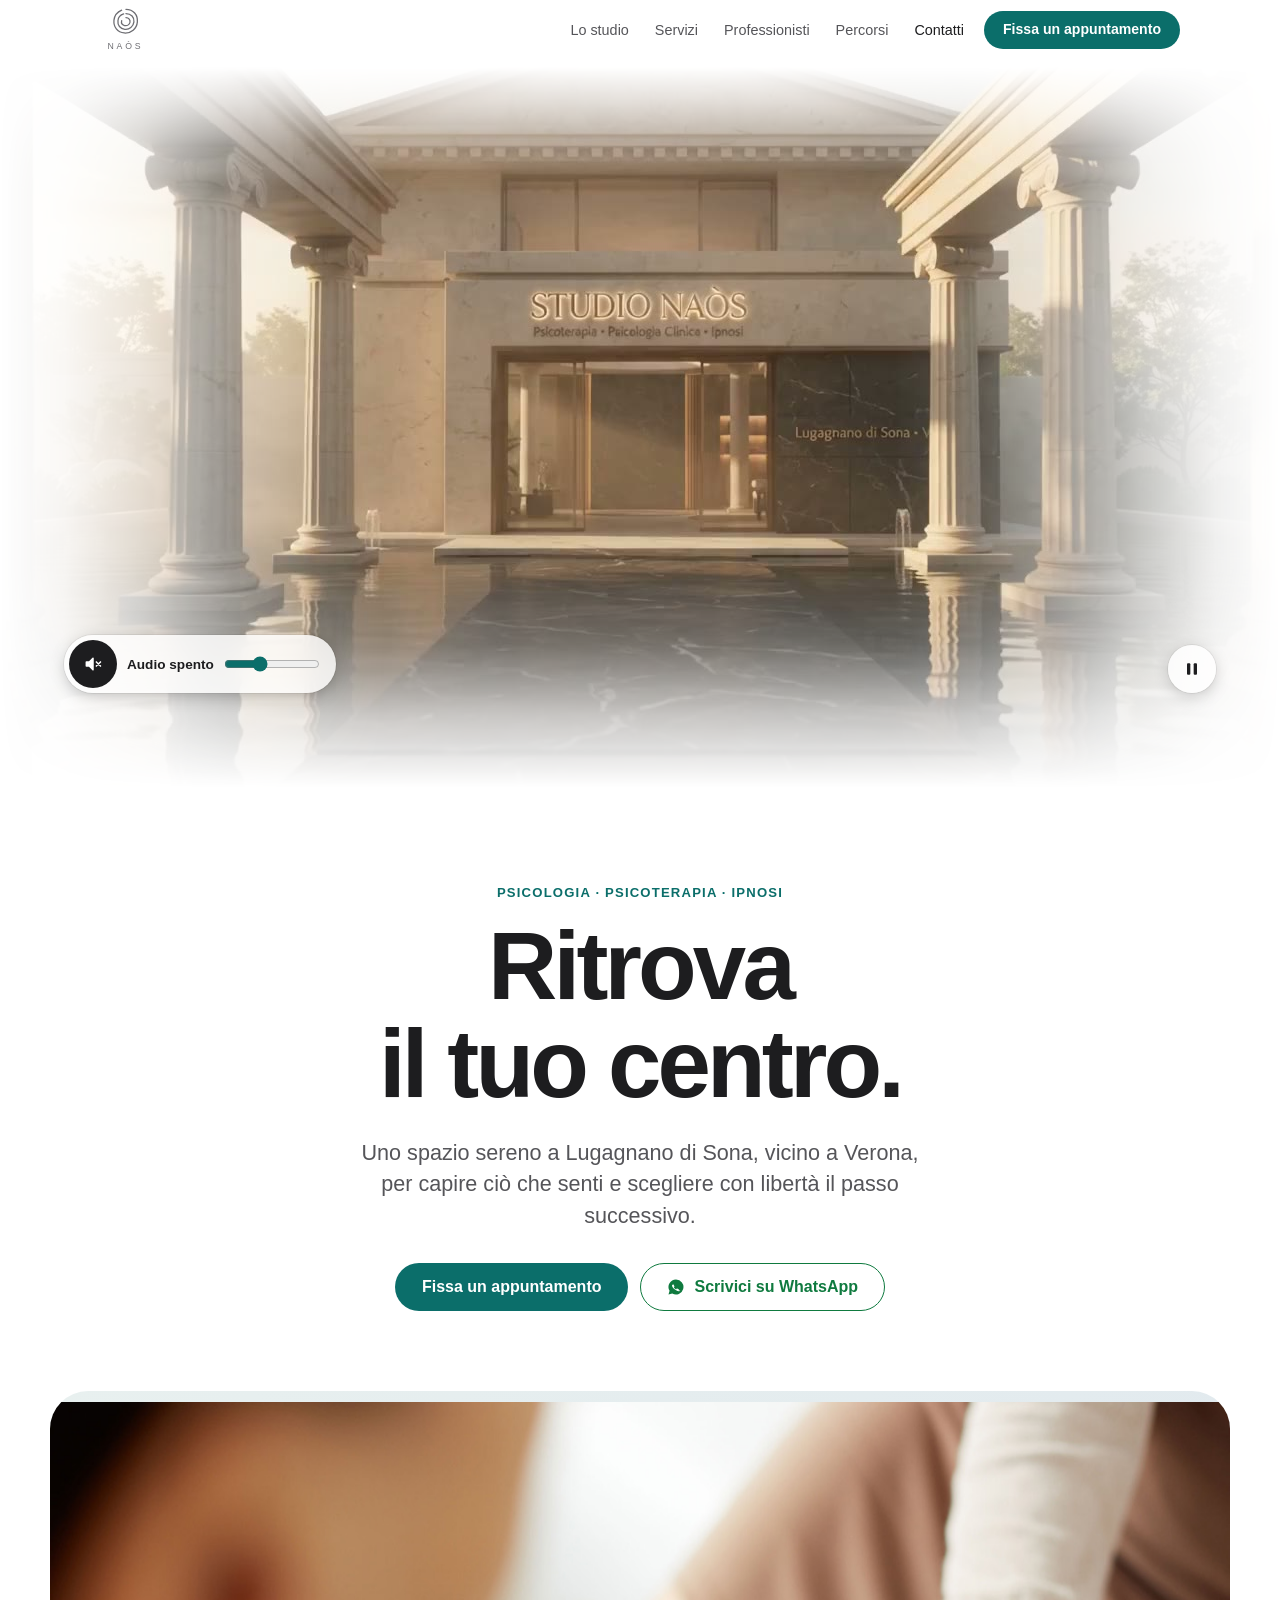
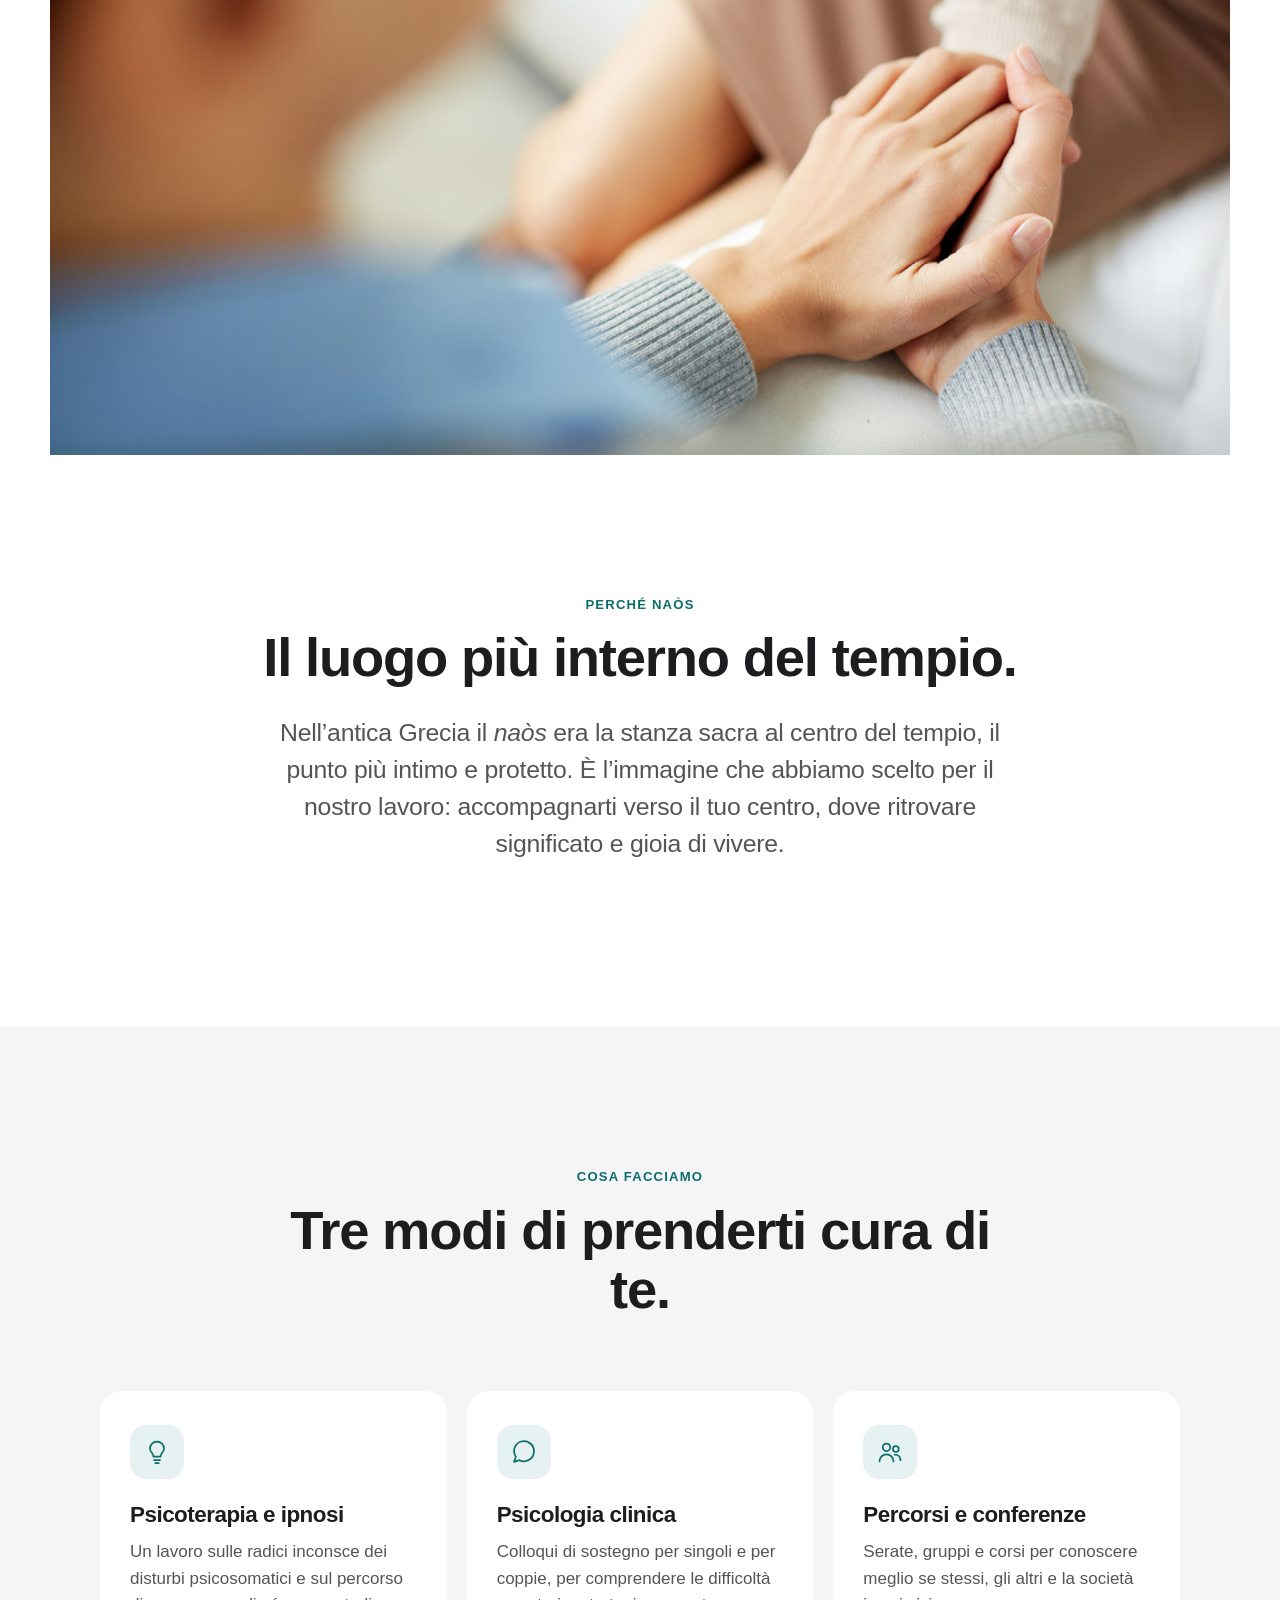
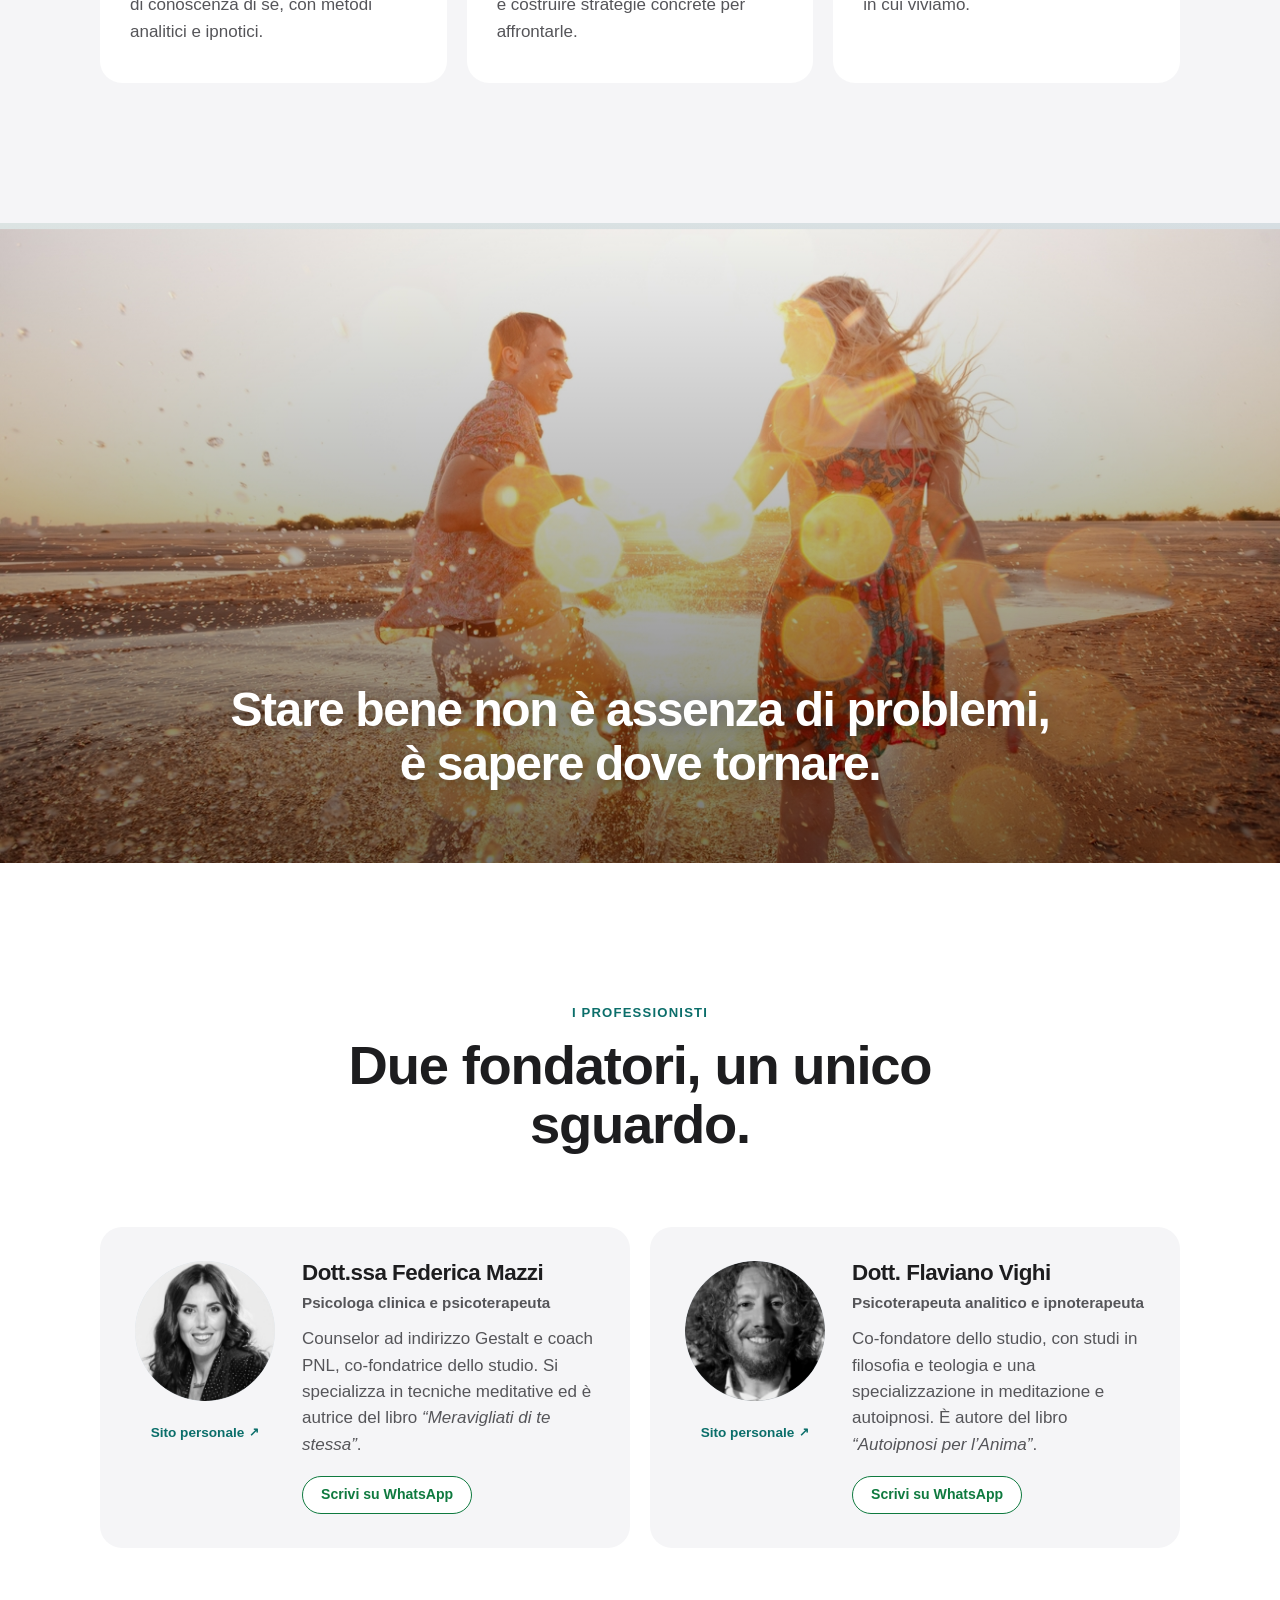
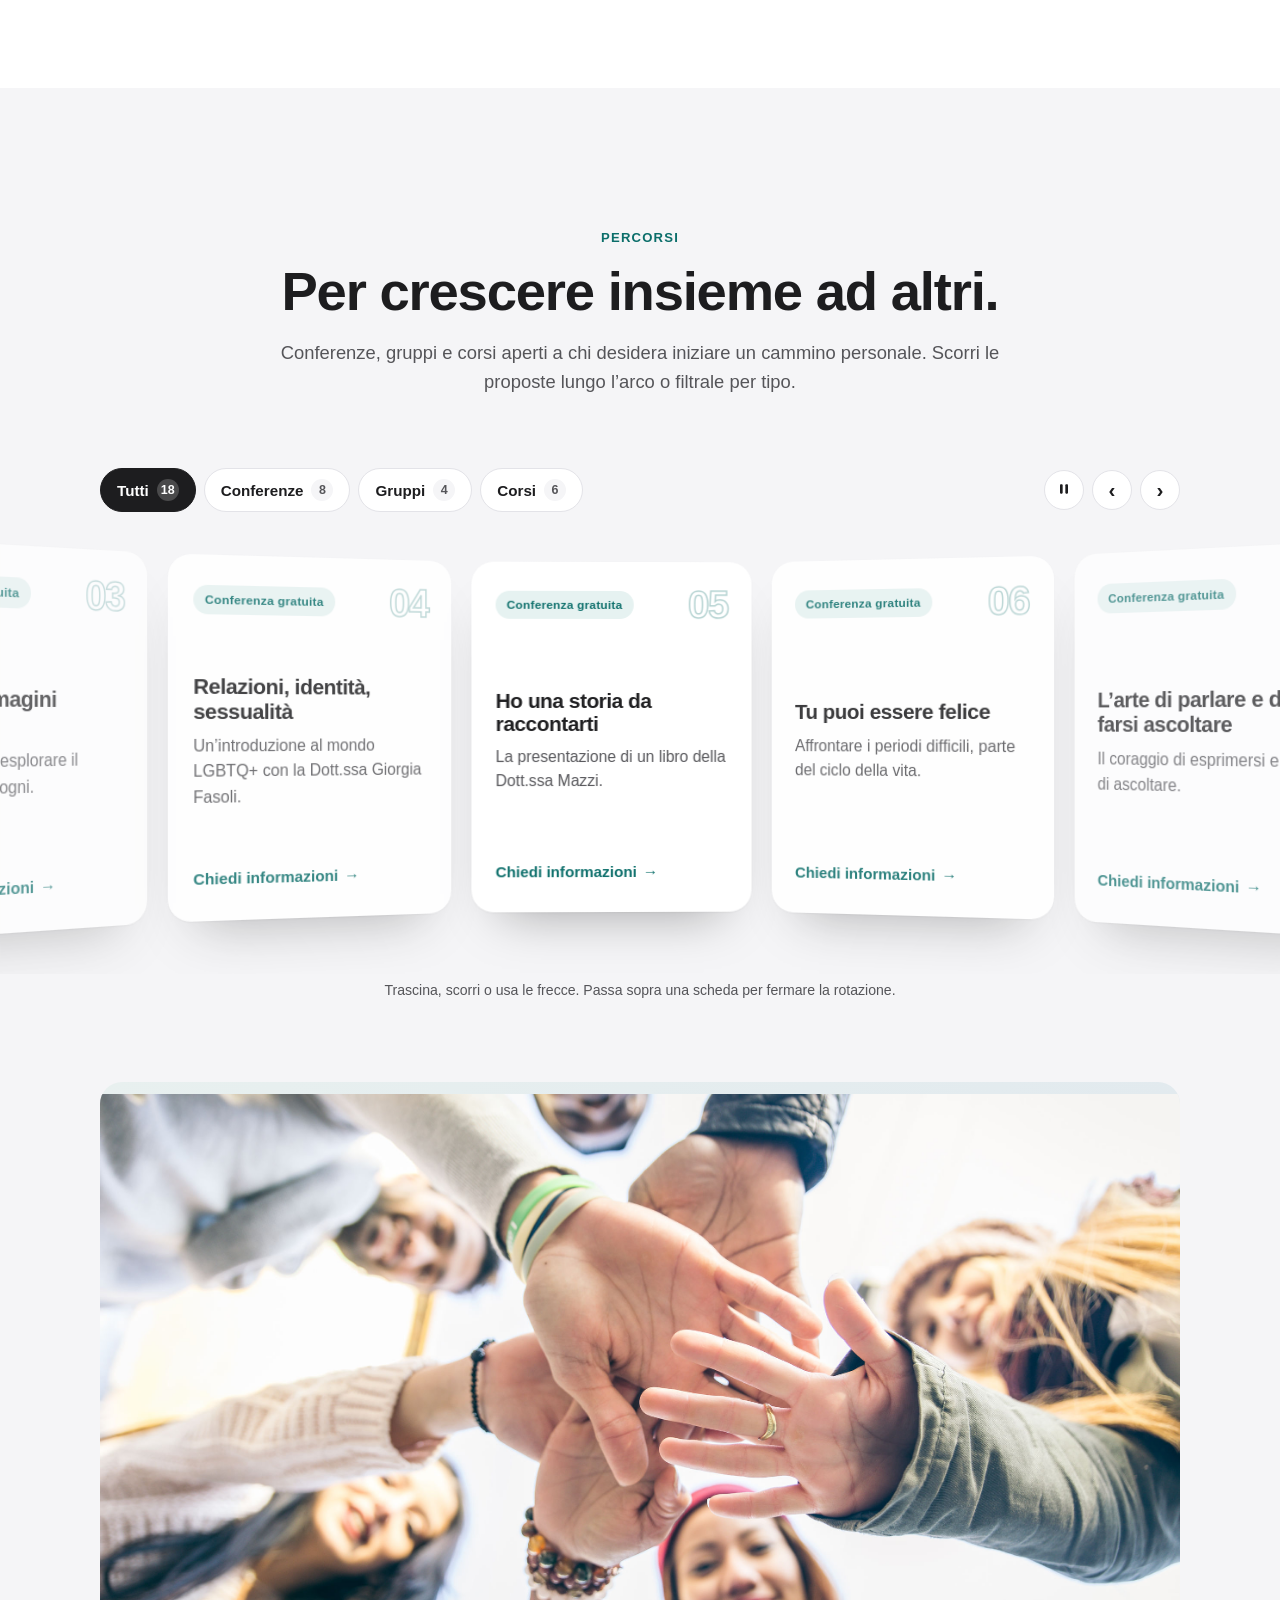
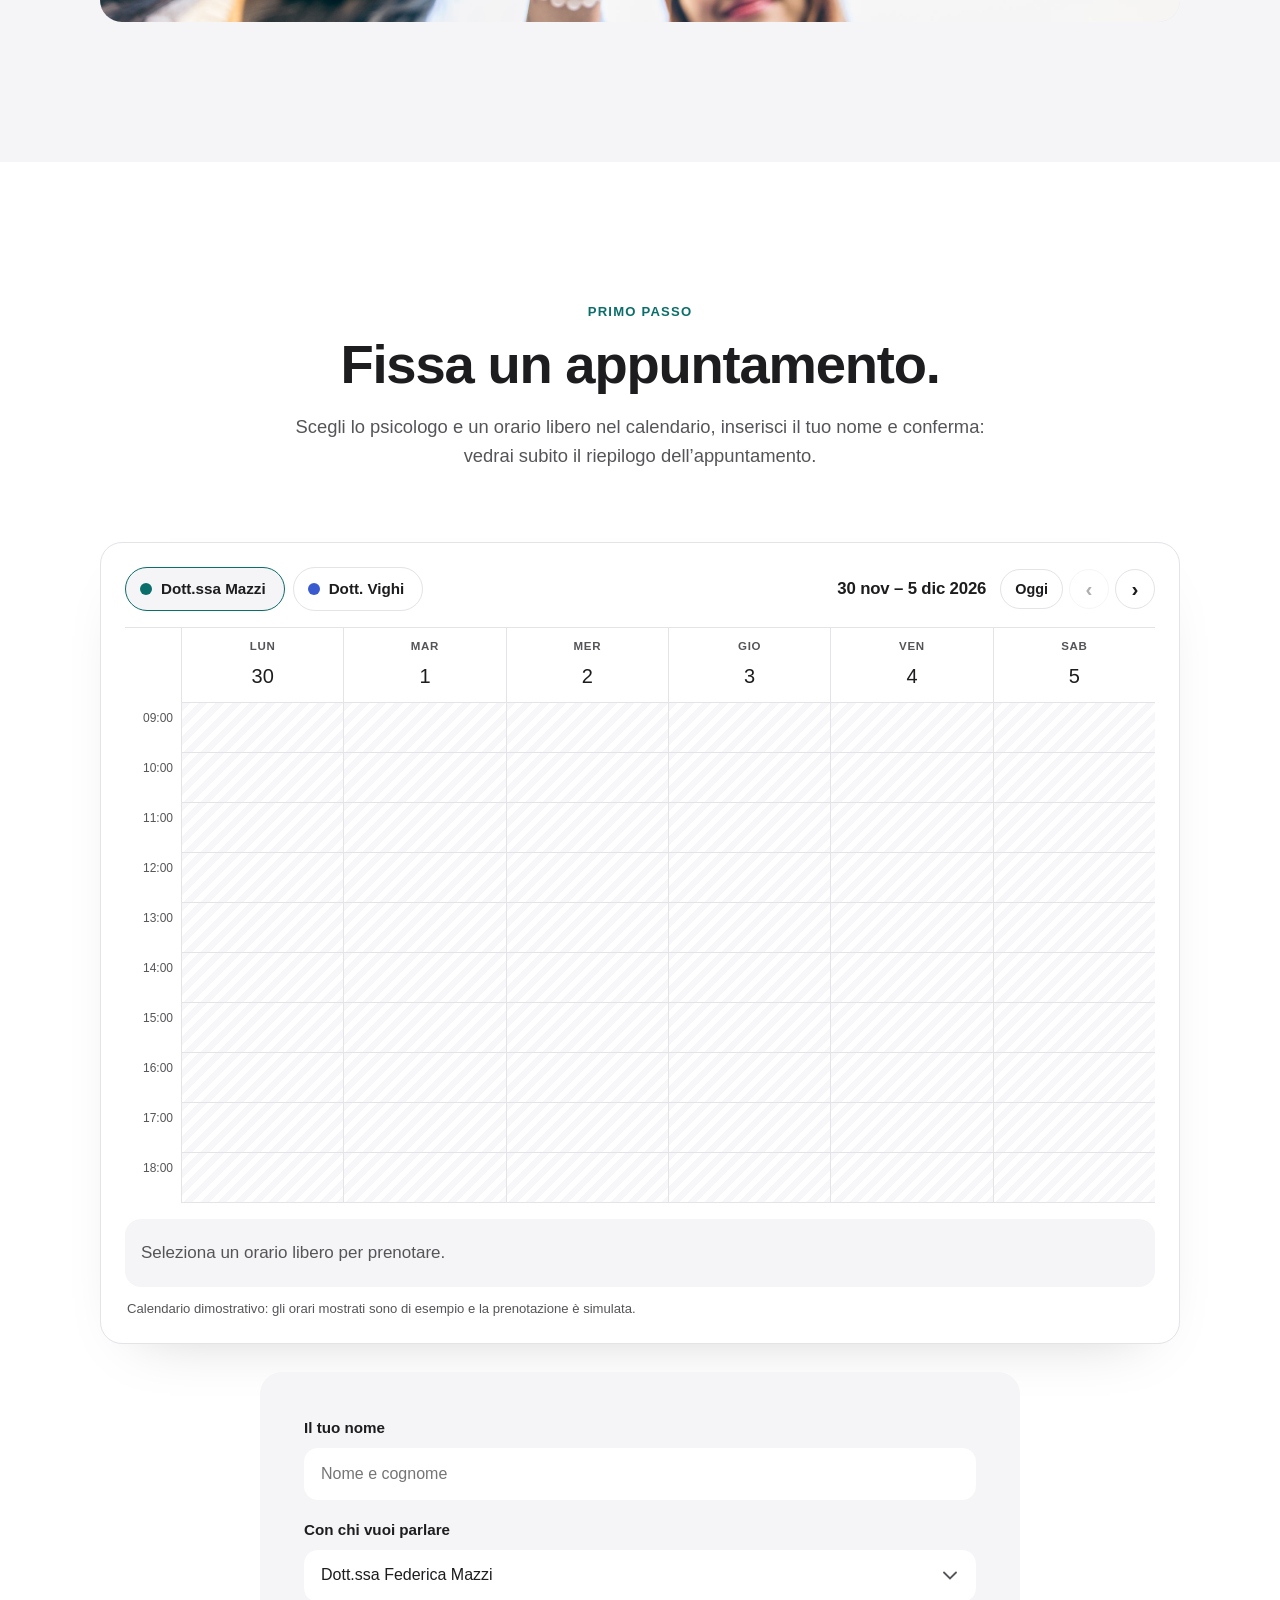
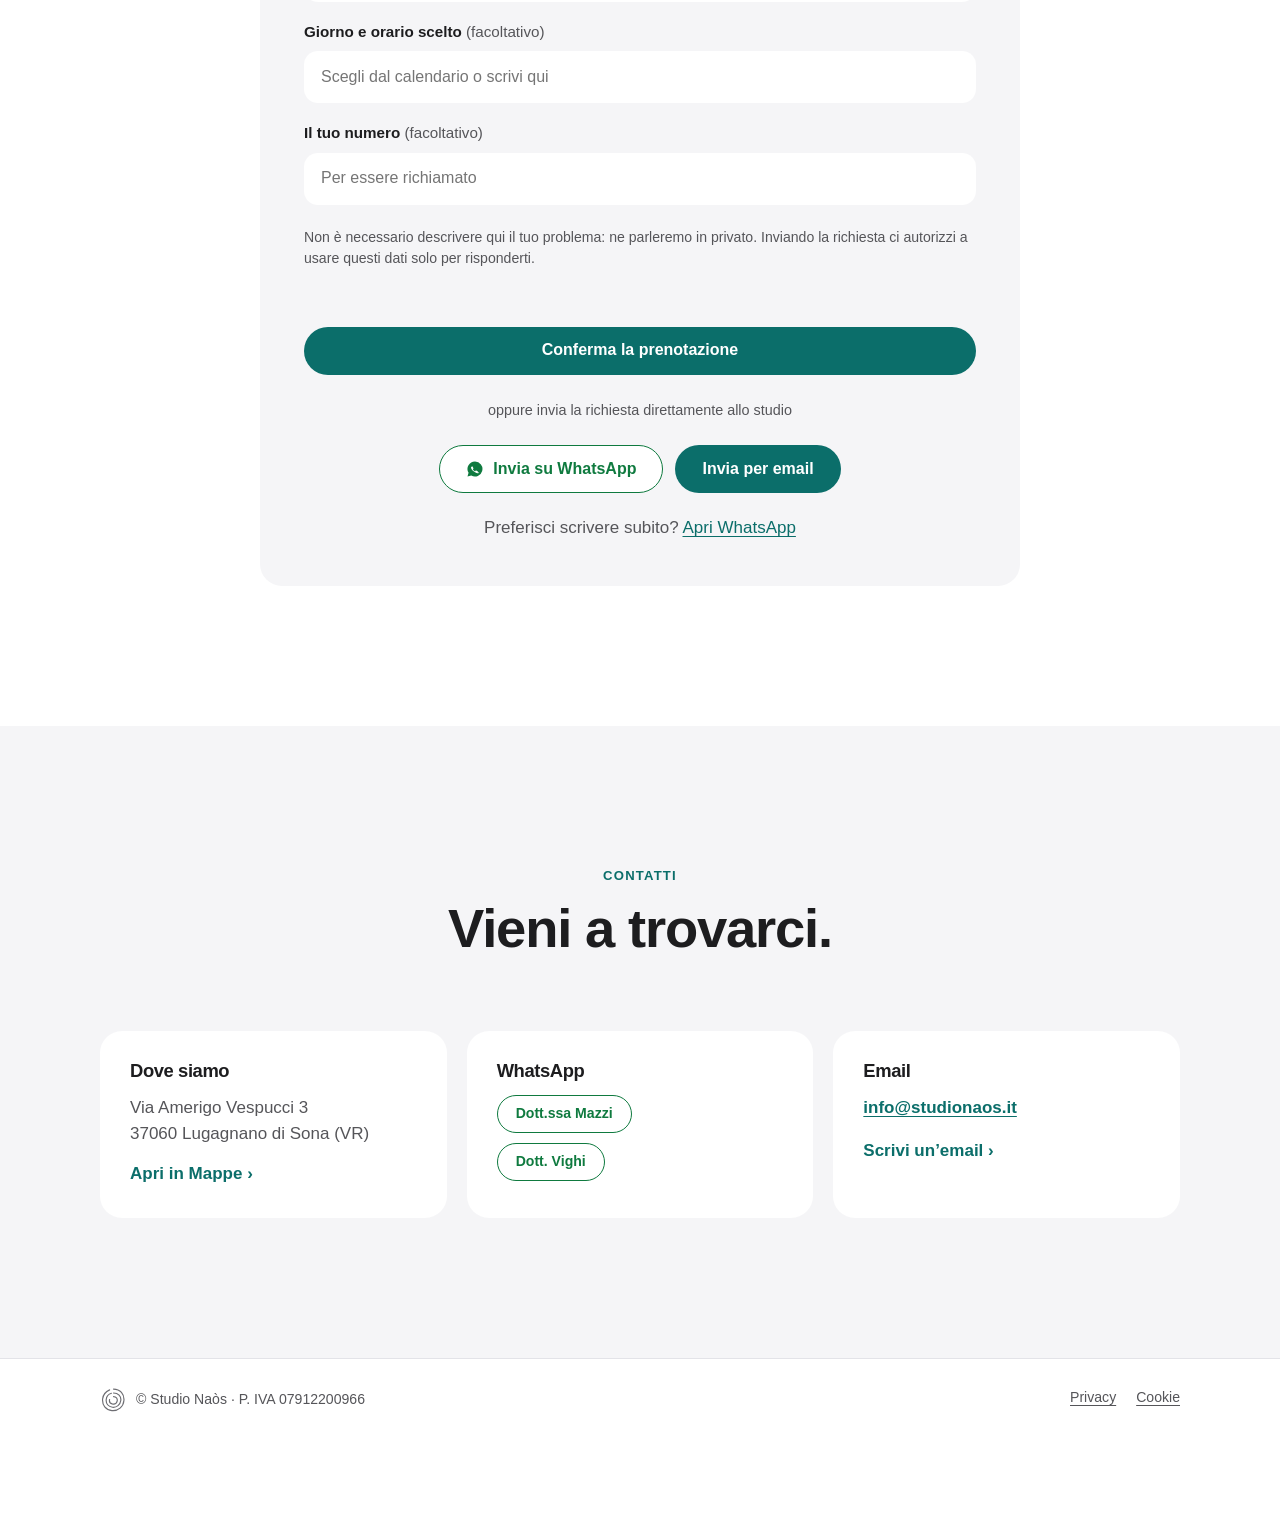
==== index.html @ 04831ac6 "Audio del video ripristinato con comando e volume, pagina sempre dall'alto, link alle sezioni Co-Aut" ====
<!doctype html>
<html lang="it">
<head>
<meta charset="utf-8">
<meta name="viewport" content="width=device-width, initial-scale=1, viewport-fit=cover">
<title>Studio Naòs – Psicologia e psicoterapia a Verona</title>
<meta name="description" content="Studio Naòs a Lugagnano di Sona (Verona): psicoterapia, ipnosi, psicologia clinica, percorsi di gruppo e conferenze con la Dott.ssa Federica Mazzi e il Dott. Flaviano Vighi.">
<meta name="theme-color" content="#ffffff">
<meta property="og:title" content="Studio Naòs – Psicologia e psicoterapia a Verona">
<meta property="og:description" content="Ritrova il tuo centro. Psicoterapia, ipnosi, psicologia clinica e percorsi di crescita personale.">
<meta property="og:type" content="website">
<meta property="og:locale" content="it_IT">
<link rel="icon" type="image/svg+xml" href="assets/favicon.svg">
<script>if("scrollRestoration" in history)history.scrollRestoration="manual";if(!location.hash)window.scrollTo(0,0);</script>
<link rel="stylesheet" href="styles.css?v=snd2">
<script type="application/ld+json">
{
  "@context": "https://schema.org",
  "@type": "MedicalBusiness",
  "name": "Studio Naòs",
  "logo": "assets/favicon.svg",
  "description": "Studio di psicologia, psicoterapia e ipnosi a Lugagnano di Sona (Verona).",
  "email": "info@studionaos.it",
  "address": {
    "@type": "PostalAddress",
    "streetAddress": "Via Amerigo Vespucci 3",
    "postalCode": "37060",
    "addressLocality": "Lugagnano di Sona",
    "addressRegion": "VR",
    "addressCountry": "IT"
  },
  "geo": {
    "@type": "GeoCoordinates",
    "latitude": 45.4351404,
    "longitude": 10.8882377
  },
  "hasMap": "https://maps.app.goo.gl/pe1WX2bRQaBid67b8"
}
</script>
</head>
<body>
<svg width="0" height="0" style="position:absolute" aria-hidden="true" focusable="false">
  <symbol id="naos-mark" viewBox="0 0 100 100">
    <g fill="none" stroke="currentColor" stroke-width="4.500" stroke-linecap="round" stroke-linejoin="round">
      <path d="M52 8C78 8 94 28 92 52C90 76 70 93 46 91C22 89 8 70 10 46C12 30 23 17 37 11"/>
      <path d="M52 23C70 23 82 36 80 52C78 68 64 80 48 78C32 76 22 64 24 48C25 36 33 27 44 24"/>
      <path d="M52 37C62 37 68 45 66 54C64 62 56 67 47 65C39 63 35 56 37 48"/>
    </g>
  </symbol>
</svg>
<a class="skip" href="#contenuto">Vai al contenuto</a>

<header class="site-header" id="top">
  <div class="bar">
    <a class="brand" href="#top" aria-label="Studio Naòs, torna in alto">
      <svg class="brand-logo" viewBox="0 0 64 58" role="img" aria-hidden="true">
        <use href="#naos-mark" x="14" y="0" width="36" height="36"/>
        <text x="32" y="53" text-anchor="middle">NAÒS</text>
      </svg>
    </a>
    <nav class="nav" id="nav" aria-label="Principale">
      <a href="#studio">Lo studio</a>
      <a href="#servizi">Servizi</a>
      <a href="#team">Professionisti</a>
      <a href="#percorsi">Percorsi</a>
      <a href="#contatti">Contatti</a>
    </nav>
    <div class="bar-actions">
      <a class="btn btn-small btn-primary" href="#appuntamento">Fissa un appuntamento</a>
      <button class="menu-btn" id="menuBtn" aria-expanded="false" aria-controls="nav" aria-label="Apri il menu">
        <span></span><span></span>
      </button>
    </div>
  </div>
</header>

<main id="contenuto">

  <!-- VIDEO DI PRESENTAZIONE -->
  <section class="film" aria-label="Video di presentazione">
    <div class="film-frame">
      <div class="film-media">
        <video id="filmVideo" muted playsinline preload="auto" controls poster="assets/intro-poster.jpg" aria-label="Video di presentazione: dall'esterno del tempio all'ingresso dello Studio Naòs, fino al logo dello studio">
          <source src="assets/intro.mp4" type="video/mp4">
        </video>
      </div>
      <button type="button" class="film-btn" id="filmBtn" data-state="paused" aria-label="Riproduci il video" hidden>
        <svg class="i-play" viewBox="0 0 24 24" width="20" height="20" aria-hidden="true"><path fill="currentColor" d="M8 5.500v13a1 1 0 0 0 1.500.9l10.500-6.500a1 1 0 0 0 0-1.700L9.500 4.600A1 1 0 0 0 8 5.500Z"/></svg>
        <svg class="i-pause" viewBox="0 0 24 24" width="20" height="20" aria-hidden="true"><rect x="6" y="5" width="4" height="14" rx="1.200" fill="currentColor"/><rect x="14" y="5" width="4" height="14" rx="1.200" fill="currentColor"/></svg>
        <svg class="i-replay" viewBox="0 0 24 24" width="20" height="20" fill="none" stroke="currentColor" stroke-width="2" stroke-linecap="round" stroke-linejoin="round" aria-hidden="true"><path d="M3.500 12a8.500 8.500 0 1 0 2.800-6.300M3.500 4v5h5"/></svg>
      </button>
      <div class="film-sound" id="filmSound" role="group" aria-label="Audio del video" hidden>
        <button type="button" class="film-snd-btn" id="soundBtn" aria-pressed="false" aria-label="Attiva l'audio del video">
          <svg class="i-off" viewBox="0 0 24 24" width="20" height="20" fill="none" stroke="currentColor" stroke-width="1.8" stroke-linecap="round" stroke-linejoin="round" aria-hidden="true"><path d="M4 9.500v5h3.500L12 19V5L7.500 9.500H4Z" fill="currentColor"/><path d="M16 9.500l5 5M21 9.500l-5 5"/></svg>
          <svg class="i-on" viewBox="0 0 24 24" width="20" height="20" fill="none" stroke="currentColor" stroke-width="1.8" stroke-linecap="round" stroke-linejoin="round" aria-hidden="true"><path d="M4 9.500v5h3.500L12 19V5L7.500 9.500H4Z" fill="currentColor"/><path d="M15.500 9a4 4 0 0 1 0 6M18.500 6.500a8 8 0 0 1 0 11"/></svg>
        </button>
        <span class="film-snd-label" id="soundLabel">Audio spento</span>
        <label class="film-vol"><span class="sr">Volume del video</span><input type="range" id="soundVol" min="0" max="100" step="1" value="35" aria-label="Volume del video"></label>
      </div>
    </div>
  </section>

  <!-- HERO -->
  <section class="hero" id="hero">
    <div class="wrap hero-text reveal">
      <p class="eyebrow">Psicologia · Psicoterapia · Ipnosi</p>
      <h1>Ritrova<br>il tuo centro.</h1>
      <p class="lead">Uno spazio sereno a Lugagnano di Sona, vicino a Verona, per capire ciò che senti e scegliere con libertà il passo successivo.</p>
      <div class="cta-row">
        <a class="btn btn-primary" href="#appuntamento">Fissa un appuntamento</a>
        <a class="btn btn-wa" href="https://wa.me/393772609553?text=Buongiorno%2C%20vorrei%20informazioni%20sullo%20Studio%20Na%C3%B2s." target="_blank" rel="noopener">
          <svg viewBox="0 0 24 24" width="18" height="18" aria-hidden="true"><path fill="currentColor" d="M12 2a10 10 0 0 0-8.6 15.1L2 22l5-1.3A10 10 0 1 0 12 2Zm5.8 14.2c-.2.7-1.4 1.3-1.9 1.3-.5.1-1.1.1-1.8-.1a14 14 0 0 1-4.9-3 10 10 0 0 1-2.2-3c-.3-.7-.5-1.600 0-2.200.2-.3.600-.6.900-.6h.5c.2 0 .4 0 .6.500l.8 1.900c.1.200.1.400 0 .5l-.4.600c-.2.200-.3.300-.1.600.600 1 1.400 1.800 2.400 2.300.3.200.5.100.700-.1l.6-.8c.2-.2.400-.2.600-.1l1.800.9c.2.100.4.200.4.400.100.200.1.800-.1 1.400Z"/></svg>
          Scrivici su WhatsApp
        </a>
      </div>
    </div>
    <figure class="hero-photo reveal" data-parallax>
      <img src="assets/hero.jpg" alt="Due mani che si stringono con delicatezza, immagine di ascolto e sostegno" fetchpriority="high" width="1200" height="700">
    </figure>
  </section>

  <!-- STUDIO -->
  <section class="section" id="studio">
    <div class="wrap narrow reveal">
      <p class="eyebrow">Perché Naòs</p>
      <h2>Il luogo più interno del tempio.</h2>
      <p class="big">Nell’antica Grecia il <em>naòs</em> era la stanza sacra al centro del tempio, il punto più intimo e protetto. È l’immagine che abbiamo scelto per il nostro lavoro: accompagnarti verso il tuo centro, dove ritrovare significato e gioia di vivere.</p>
    </div>
  </section>

  <!-- SERVIZI -->
  <section class="section tint" id="servizi">
    <div class="wrap">
      <div class="section-head reveal">
        <p class="eyebrow">Cosa facciamo</p>
        <h2>Tre modi di prenderti cura di te.</h2>
      </div>
      <div class="cards">
        <article class="card reveal">
          <div class="card-ico" aria-hidden="true">
            <svg viewBox="0 0 24 24" width="28" height="28" fill="none" stroke="currentColor" stroke-width="1.5" stroke-linecap="round"><path d="M12 3a6 6 0 0 0-6 6c0 2 1 3.200 2 4.300.700.800 1 1.500 1 2.700h6c0-1.200.3-1.900 1-2.700 1-1.100 2-2.300 2-4.300a6 6 0 0 0-6-6Z"/><path d="M9.500 19h5M10.500 21.500h3"/></svg>
          </div>
          <h3>Psicoterapia e ipnosi</h3>
          <p>Un lavoro sulle radici inconsce dei disturbi psicosomatici e sul percorso di conoscenza di sé, con metodi analitici e ipnotici.</p>
        </article>
        <article class="card reveal">
          <div class="card-ico" aria-hidden="true">
            <svg viewBox="0 0 24 24" width="28" height="28" fill="none" stroke="currentColor" stroke-width="1.5" stroke-linecap="round" stroke-linejoin="round"><path d="M20.500 11.500a8.500 8.500 0 0 1-12.400 7.500L3.500 20.500 5 16A8.500 8.500 0 1 1 20.500 11.500Z"/></svg>
          </div>
          <h3>Psicologia clinica</h3>
          <p>Colloqui di sostegno per singoli e per coppie, per comprendere le difficoltà e costruire strategie concrete per affrontarle.</p>
        </article>
        <article class="card reveal">
          <div class="card-ico" aria-hidden="true">
            <svg viewBox="0 0 24 24" width="28" height="28" fill="none" stroke="currentColor" stroke-width="1.5" stroke-linecap="round" stroke-linejoin="round"><circle cx="9" cy="8" r="3.200"/><circle cx="17" cy="9.500" r="2.500"/><path d="M3 20c0-3.300 2.700-6 6-6s6 2.700 6 6M16 14.200c2.800 0 5 2 5 4.800"/></svg>
          </div>
          <h3>Percorsi e conferenze</h3>
          <p>Serate, gruppi e corsi per conoscere meglio se stessi, gli altri e la società in cui viviamo.</p>
        </article>
      </div>
    </div>
  </section>

  <!-- IMMAGINE A TUTTA LARGHEZZA -->
  <section class="band" aria-hidden="false">
    <figure class="band-photo" data-parallax>
      <img src="assets/coppia.jpg" alt="Una coppia che corre felice sulla spiaggia, immagine di leggerezza e relazione" loading="lazy" width="1200" height="700">
      <figcaption class="band-caption reveal">
        <p>Stare bene non è assenza di problemi,<br>è sapere dove tornare.</p>
      </figcaption>
    </figure>
  </section>

  <!-- TEAM -->
  <section class="section" id="team">
    <div class="wrap">
      <div class="section-head reveal">
        <p class="eyebrow">I professionisti</p>
        <h2>Due fondatori, un unico sguardo.</h2>
      </div>
      <div class="people">
        <article class="person reveal">
          <div class="person-photo">
            <img src="assets/mazzi.png" alt="Ritratto della Dott.ssa Federica Mazzi" loading="lazy" width="160" height="160">
            <a class="site-link" href="https://www.federicamazzi.it" target="_blank" rel="noopener" aria-label="Sito personale della Dott.ssa Federica Mazzi (si apre in una nuova scheda)">Sito personale</a>
          </div>
          <div>
            <h3>Dott.ssa Federica Mazzi</h3>
            <p class="role">Psicologa clinica e psicoterapeuta</p>
            <p>Counselor ad indirizzo Gestalt e coach PNL, co-fondatrice dello studio. Si specializza in tecniche meditative ed è autrice del libro <em>“Meravigliati di te stessa”</em>.</p>
            <p class="person-links">
              <a class="btn btn-wa btn-small" href="https://wa.me/393772609553?text=Buongiorno%20Dott.ssa%20Mazzi%2C%20vorrei%20fissare%20un%20appuntamento." target="_blank" rel="noopener" aria-label="Scrivi alla Dott.ssa Mazzi su WhatsApp">Scrivi su WhatsApp</a>
            </p>
          </div>
        </article>
        <article class="person reveal">
          <div class="person-photo">
            <img src="assets/vighi.png" alt="Ritratto del Dott. Flaviano Vighi" loading="lazy" width="160" height="160">
            <a class="site-link" href="https://www.dottorflavianovighi.com" target="_blank" rel="noopener" aria-label="Sito personale del Dott. Flaviano Vighi (si apre in una nuova scheda)">Sito personale</a>
          </div>
          <div>
            <h3>Dott. Flaviano Vighi</h3>
            <p class="role">Psicoterapeuta analitico e ipnoterapeuta</p>
            <p>Co-fondatore dello studio, con studi in filosofia e teologia e una specializzazione in meditazione e autoipnosi. È autore del libro <em>“Autoipnosi per l’Anima”</em>.</p>
            <p class="person-links">
              <a class="btn btn-wa btn-small" href="https://wa.me/393356822198?text=Buongiorno%20Dott.%20Vighi%2C%20vorrei%20fissare%20un%20appuntamento." target="_blank" rel="noopener" aria-label="Scrivi al Dott. Vighi su WhatsApp">Scrivi su WhatsApp</a>
            </p>
          </div>
        </article>
      </div>
    </div>
  </section>

  <!-- PERCORSI -->
  <section class="section tint" id="percorsi">
    <div class="wrap">
      <div class="section-head reveal">
        <p class="eyebrow">Percorsi</p>
        <h2>Per crescere insieme ad altri.</h2>
        <p class="sub">Conferenze, gruppi e corsi aperti a chi desidera iniziare un cammino personale. Scorri le proposte lungo l’arco o filtrale per tipo.</p>
      </div>
      <div class="p-controls reveal">
        <div class="chips" role="group" aria-label="Filtra i percorsi">
          <button type="button" class="chip-f" data-filter="all" aria-pressed="true">Tutti <span>18</span></button>
          <button type="button" class="chip-f" data-filter="conf" aria-pressed="false">Conferenze <span>8</span></button>
          <button type="button" class="chip-f" data-filter="grup" aria-pressed="false">Gruppi <span>4</span></button>
          <button type="button" class="chip-f" data-filter="cors" aria-pressed="false">Corsi <span>6</span></button>
        </div>
        <div class="p-arrows">
          <button type="button" class="cal-btn cal-arrow" id="trackPrev" aria-label="Scheda precedente">‹</button>
          <button type="button" class="cal-btn cal-arrow" id="trackNext" aria-label="Scheda successiva">›</button>
        </div>
      </div>
    </div>

    <ul class="track reveal" id="track" tabindex="0" aria-label="Elenco dei percorsi, scorri in orizzontale">
          <li class="pcard" data-cat="conf" style="--i:0">
            <article>
              <div class="pc-top"><span class="tag tag-conf">Conferenza gratuita</span><span class="pc-num" aria-hidden="true">01</span></div>
              <h3>Non vivo più senza te</h3>
              <p>Riconoscere la dipendenza affettiva e imparare a volersi bene.</p>
              <a class="pc-link" href="https://wa.me/393772609553?text=Buongiorno%2C%20vorrei%20informazioni%20su%20%C2%ABNon%20vivo%20pi%C3%B9%20senza%20te%C2%BB." target="_blank" rel="noopener" aria-label="Chiedi informazioni su Non vivo più senza te su WhatsApp">Chiedi informazioni</a>
            </article>
          </li>
          <li class="pcard" data-cat="conf" style="--i:1">
            <article>
              <div class="pc-top"><span class="tag tag-conf">Conferenza gratuita</span><span class="pc-num" aria-hidden="true">02</span></div>
              <h3>Le carezze che nutrono</h3>
              <p>Il bisogno di riconoscimento e la motivazione nelle relazioni.</p>
              <a class="pc-link" href="https://wa.me/393772609553?text=Buongiorno%2C%20vorrei%20informazioni%20su%20%C2%ABLe%20carezze%20che%20nutrono%C2%BB." target="_blank" rel="noopener" aria-label="Chiedi informazioni su Le carezze che nutrono su WhatsApp">Chiedi informazioni</a>
            </article>
          </li>
          <li class="pcard" data-cat="conf" style="--i:2">
            <article>
              <div class="pc-top"><span class="tag tag-conf">Conferenza gratuita</span><span class="pc-num" aria-hidden="true">03</span></div>
              <h3>I sogni: immagini dell’anima</h3>
              <p>Una serata per esplorare il significato dei sogni.</p>
              <a class="pc-link" href="https://wa.me/393772609553?text=Buongiorno%2C%20vorrei%20informazioni%20su%20%C2%ABI%20sogni%3A%20immagini%20dell%E2%80%99anima%C2%BB." target="_blank" rel="noopener" aria-label="Chiedi informazioni su I sogni: immagini dell’anima su WhatsApp">Chiedi informazioni</a>
            </article>
          </li>
          <li class="pcard" data-cat="conf" style="--i:3">
            <article>
              <div class="pc-top"><span class="tag tag-conf">Conferenza gratuita</span><span class="pc-num" aria-hidden="true">04</span></div>
              <h3>Relazioni, identità, sessualità</h3>
              <p>Un’introduzione al mondo LGBTQ+ con la Dott.ssa Giorgia Fasoli.</p>
              <a class="pc-link" href="https://wa.me/393772609553?text=Buongiorno%2C%20vorrei%20informazioni%20su%20%C2%ABRelazioni%2C%20identit%C3%A0%2C%20sessualit%C3%A0%C2%BB." target="_blank" rel="noopener" aria-label="Chiedi informazioni su Relazioni, identità, sessualità su WhatsApp">Chiedi informazioni</a>
            </article>
          </li>
          <li class="pcard" data-cat="conf" style="--i:4">
            <article>
              <div class="pc-top"><span class="tag tag-conf">Conferenza gratuita</span><span class="pc-num" aria-hidden="true">05</span></div>
              <h3>Ho una storia da raccontarti</h3>
              <p>La presentazione di un libro della Dott.ssa Mazzi.</p>
              <a class="pc-link" href="https://wa.me/393772609553?text=Buongiorno%2C%20vorrei%20informazioni%20su%20%C2%ABHo%20una%20storia%20da%20raccontarti%C2%BB." target="_blank" rel="noopener" aria-label="Chiedi informazioni su Ho una storia da raccontarti su WhatsApp">Chiedi informazioni</a>
            </article>
          </li>
          <li class="pcard" data-cat="conf" style="--i:5">
            <article>
              <div class="pc-top"><span class="tag tag-conf">Conferenza gratuita</span><span class="pc-num" aria-hidden="true">06</span></div>
              <h3>Tu puoi essere felice</h3>
              <p>Affrontare i periodi difficili, parte del ciclo della vita.</p>
              <a class="pc-link" href="https://wa.me/393772609553?text=Buongiorno%2C%20vorrei%20informazioni%20su%20%C2%ABTu%20puoi%20essere%20felice%C2%BB." target="_blank" rel="noopener" aria-label="Chiedi informazioni su Tu puoi essere felice su WhatsApp">Chiedi informazioni</a>
            </article>
          </li>
          <li class="pcard" data-cat="conf" style="--i:6">
            <article>
              <div class="pc-top"><span class="tag tag-conf">Conferenza gratuita</span><span class="pc-num" aria-hidden="true">07</span></div>
              <h3>L’arte di parlare e di farsi ascoltare</h3>
              <p>Il coraggio di esprimersi e quello di ascoltare.</p>
              <a class="pc-link" href="https://wa.me/393772609553?text=Buongiorno%2C%20vorrei%20informazioni%20su%20%C2%ABL%E2%80%99arte%20di%20parlare%20e%20di%20farsi%20ascoltare%C2%BB." target="_blank" rel="noopener" aria-label="Chiedi informazioni su L’arte di parlare e di farsi ascoltare su WhatsApp">Chiedi informazioni</a>
            </article>
          </li>
          <li class="pcard" data-cat="conf" style="--i:7">
            <article>
              <div class="pc-top"><span class="tag tag-conf">Conferenza gratuita</span><span class="pc-num" aria-hidden="true">08</span></div>
              <h3>Meravigliati di te stesso</h3>
              <p>Amarsi e accettarsi, scegliendo con libertà ciò che è meglio per sé.</p>
              <a class="pc-link" href="https://wa.me/393772609553?text=Buongiorno%2C%20vorrei%20informazioni%20su%20%C2%ABMeravigliati%20di%20te%20stesso%C2%BB." target="_blank" rel="noopener" aria-label="Chiedi informazioni su Meravigliati di te stesso su WhatsApp">Chiedi informazioni</a>
            </article>
          </li>
          <li class="pcard" data-cat="grup" style="--i:8">
            <article>
              <div class="pc-top"><span class="tag tag-grup">Gruppo terapeutico</span><span class="pc-num" aria-hidden="true">09</span></div>
              <h3>Costellazioni sistemiche</h3>
              <p>Un metodo psicoterapeutico ispirato alle dinamiche dei sistemi familiari.</p>
              <a class="pc-link" href="https://wa.me/393772609553?text=Buongiorno%2C%20vorrei%20informazioni%20su%20%C2%ABCostellazioni%20sistemiche%C2%BB." target="_blank" rel="noopener" aria-label="Chiedi informazioni su Costellazioni sistemiche su WhatsApp">Chiedi informazioni</a>
            </article>
          </li>
          <li class="pcard" data-cat="grup" style="--i:9">
            <article>
              <div class="pc-top"><span class="tag tag-grup">Gruppo terapeutico</span><span class="pc-num" aria-hidden="true">10</span></div>
              <h3>La sabbiera di gruppo</h3>
              <p>Lavoro sui simboli creati nella sabbia per esplorare l’inconscio.</p>
              <a class="pc-link" href="https://wa.me/393772609553?text=Buongiorno%2C%20vorrei%20informazioni%20su%20%C2%ABLa%20sabbiera%20di%20gruppo%C2%BB." target="_blank" rel="noopener" aria-label="Chiedi informazioni su La sabbiera di gruppo su WhatsApp">Chiedi informazioni</a>
            </article>
          </li>
          <li class="pcard" data-cat="grup" style="--i:10">
            <article>
              <div class="pc-top"><span class="tag tag-grup">Gruppo terapeutico</span><span class="pc-num" aria-hidden="true">11</span></div>
              <h3>Donne al centro</h3>
              <p>Un percorso riservato alle donne, ispirato alle figure femminili delle antiche civiltà.</p>
              <a class="pc-link" href="https://wa.me/393772609553?text=Buongiorno%2C%20vorrei%20informazioni%20su%20%C2%ABDonne%20al%20centro%C2%BB." target="_blank" rel="noopener" aria-label="Chiedi informazioni su Donne al centro su WhatsApp">Chiedi informazioni</a>
            </article>
          </li>
          <li class="pcard" data-cat="grup" style="--i:11">
            <article>
              <div class="pc-top"><span class="tag tag-grup">Gruppo terapeutico</span><span class="pc-num" aria-hidden="true">12</span></div>
              <h3>La scatola delle meraviglie</h3>
              <p>Gruppo esperienziale di crescita personale con metodi artistici e creativi.</p>
              <a class="pc-link" href="https://wa.me/393772609553?text=Buongiorno%2C%20vorrei%20informazioni%20su%20%C2%ABLa%20scatola%20delle%20meraviglie%C2%BB." target="_blank" rel="noopener" aria-label="Chiedi informazioni su La scatola delle meraviglie su WhatsApp">Chiedi informazioni</a>
            </article>
          </li>
          <li class="pcard" data-cat="cors" style="--i:12">
            <article>
              <div class="pc-top"><span class="tag tag-cors">Corso</span><span class="tag tag-online">Online</span><span class="pc-num" aria-hidden="true">13</span></div>
              <h3>Meravigliati!</h3>
              <p>Riconoscere e attivare il proprio potere trasformativo.</p>
              <a class="pc-link" href="https://wa.me/393772609553?text=Buongiorno%2C%20vorrei%20informazioni%20su%20%C2%ABMeravigliati%21%C2%BB." target="_blank" rel="noopener" aria-label="Chiedi informazioni su Meravigliati! su WhatsApp">Chiedi informazioni</a>
            </article>
          </li>
          <li class="pcard" data-cat="cors" style="--i:13">
            <article>
              <div class="pc-top"><span class="tag tag-cors">Corso</span><span class="tag tag-online">Online</span><span class="pc-num" aria-hidden="true">14</span></div>
              <h3>Autoipnosi per l’Anima</h3>
              <p>Tecniche di autoipnosi per gestire ansia, stress e disturbi psicosomatici.</p>
              <a class="pc-link" href="https://wa.me/393772609553?text=Buongiorno%2C%20vorrei%20informazioni%20su%20%C2%ABAutoipnosi%20per%20l%E2%80%99Anima%C2%BB." target="_blank" rel="noopener" aria-label="Chiedi informazioni su Autoipnosi per l’Anima su WhatsApp">Chiedi informazioni</a>
            </article>
          </li>
          <li class="pcard" data-cat="cors" style="--i:14">
            <article>
              <div class="pc-top"><span class="tag tag-cors">Corso</span><span class="pc-num" aria-hidden="true">15</span></div>
              <h3>L’arte del rilassamento</h3>
              <p>Primo e secondo livello: autoipnosi per ansia e stress.</p>
              <a class="pc-link" href="https://wa.me/393772609553?text=Buongiorno%2C%20vorrei%20informazioni%20su%20%C2%ABL%E2%80%99arte%20del%20rilassamento%C2%BB." target="_blank" rel="noopener" aria-label="Chiedi informazioni su L’arte del rilassamento su WhatsApp">Chiedi informazioni</a>
            </article>
          </li>
          <li class="pcard" data-cat="cors" style="--i:15">
            <article>
              <div class="pc-top"><span class="tag tag-cors">Corso</span><span class="pc-num" aria-hidden="true">16</span></div>
              <h3>Gruppo di auto-aiuto sulle dipendenze</h3>
              <p>Per chi vive una dipendenza da sostanze, legali o illegali.</p>
              <a class="pc-link" href="https://wa.me/393772609553?text=Buongiorno%2C%20vorrei%20informazioni%20su%20%C2%ABGruppo%20di%20auto-aiuto%20sulle%20dipendenze%C2%BB." target="_blank" rel="noopener" aria-label="Chiedi informazioni su Gruppo di auto-aiuto sulle dipendenze su WhatsApp">Chiedi informazioni</a>
            </article>
          </li>
          <li class="pcard" data-cat="cors" style="--i:16">
            <article>
              <div class="pc-top"><span class="tag tag-cors">Corso</span><span class="pc-num" aria-hidden="true">17</span></div>
              <h3>Dimagrire con l’autoipnosi</h3>
              <p>Cinque incontri su tecniche di autoipnosi per metabolismo e peso.</p>
              <a class="pc-link" href="https://wa.me/393772609553?text=Buongiorno%2C%20vorrei%20informazioni%20su%20%C2%ABDimagrire%20con%20l%E2%80%99autoipnosi%C2%BB." target="_blank" rel="noopener" aria-label="Chiedi informazioni su Dimagrire con l’autoipnosi su WhatsApp">Chiedi informazioni</a>
            </article>
          </li>
          <li class="pcard" data-cat="cors" style="--i:17">
            <article>
              <div class="pc-top"><span class="tag tag-cors">Corso</span><span class="pc-num" aria-hidden="true">18</span></div>
              <h3>Crescere insieme</h3>
              <p>Comprendere le dinamiche di coppia e migliorare la comunicazione.</p>
              <a class="pc-link" href="https://wa.me/393772609553?text=Buongiorno%2C%20vorrei%20informazioni%20su%20%C2%ABCrescere%20insieme%C2%BB." target="_blank" rel="noopener" aria-label="Chiedi informazioni su Crescere insieme su WhatsApp">Chiedi informazioni</a>
            </article>
          </li>
    </ul>
    <div class="drum-wrap" id="drumWrap" hidden></div>
    <div class="wrap">
      <div class="track-progress" aria-hidden="true"><span id="trackBar"></span></div>

      <figure class="wide-photo reveal" data-parallax>
        <img src="assets/corsi.jpg" alt="Immagine dedicata ai corsi e ai percorsi di gruppo" loading="lazy" width="1200" height="600">
      </figure>
    </div>
  </section>

  <!-- APPUNTAMENTO -->
  <section class="section" id="appuntamento">
    <div class="wrap narrow">
      <div class="section-head reveal">
        <p class="eyebrow">Primo passo</p>
        <h2>Fissa un appuntamento.</h2>
        <p class="sub">Scegli lo psicologo e un orario libero nel calendario, inserisci il tuo nome e conferma: vedrai subito il riepilogo dell’appuntamento.</p>
      </div>
    </div>

    <!-- Calendario di prenotazione (dimostrativo) -->
    <div class="wrap">
      <div class="cal reveal" id="cal" hidden>
        <div class="cal-top">
          <fieldset class="cal-who">
            <legend class="sr">Calendario dello psicologo</legend>
            <label class="who who-m"><input type="radio" name="cal-who" value="m" checked><span class="dot" aria-hidden="true"></span>Dott.ssa Mazzi</label>
            <label class="who who-v"><input type="radio" name="cal-who" value="v"><span class="dot" aria-hidden="true"></span>Dott. Vighi</label>
          </fieldset>
          <div class="cal-nav">
            <button type="button" class="cal-btn" id="calToday">Oggi</button>
            <button type="button" class="cal-btn cal-arrow" id="calPrev" aria-label="Settimana precedente">‹</button>
            <button type="button" class="cal-btn cal-arrow" id="calNext" aria-label="Settimana successiva">›</button>
            <h3 class="cal-title" id="calTitle" aria-live="polite"></h3>
          </div>
        </div>
        <div class="cal-days" id="calDays" role="group" aria-label="Giorni della settimana"></div>
        <div class="cal-grid" id="calGrid"></div>
        <div class="cal-pick" id="calPick" aria-live="polite"></div>
        <p class="cal-note">Calendario dimostrativo: gli orari mostrati sono di esempio e la prenotazione è simulata.</p>
      </div>
    </div>

    <div class="wrap narrow">
      <form class="booking reveal" id="booking" novalidate>
        <div class="field">
          <label for="f-name">Il tuo nome</label>
          <input id="f-name" name="name" type="text" autocomplete="name" placeholder="Nome e cognome" aria-describedby="formErr">
        </div>
        <div class="field">
          <label for="f-who">Con chi vuoi parlare</label>
          <select id="f-who" name="who">
            <option value="393772609553|Dott.ssa Mazzi">Dott.ssa Federica Mazzi</option>
            <option value="393356822198|Dott. Vighi">Dott. Flaviano Vighi</option>
            <option value="393772609553|Studio Naòs">Non so, mi consigliate voi</option>
          </select>
        </div>
        <div class="field">
          <label for="f-when">Giorno e orario scelto <span class="opt">(facoltativo)</span></label>
          <input id="f-when" name="when" type="text" placeholder="Scegli dal calendario o scrivi qui">
        </div>
        <div class="field">
          <label for="f-tel">Il tuo numero <span class="opt">(facoltativo)</span></label>
          <input id="f-tel" name="tel" type="tel" autocomplete="tel" inputmode="tel" placeholder="Per essere richiamato">
        </div>
        <p class="privacy-note">Non è necessario descrivere qui il tuo problema: ne parleremo in privato. Inviando la richiesta ci autorizzi a usare questi dati solo per risponderti.</p>
        <p class="form-err" id="formErr" role="alert"></p>
        <button type="button" class="btn btn-primary btn-block" id="confirmBtn" hidden>Conferma la prenotazione</button>
        <p class="or" id="orLine" hidden>oppure invia la richiesta direttamente allo studio</p>
        <div class="cta-row">
          <a class="btn btn-wa" id="send-wa" href="https://wa.me/393772609553" target="_blank" rel="noopener">
            <svg viewBox="0 0 24 24" width="18" height="18" aria-hidden="true"><path fill="currentColor" d="M12 2a10 10 0 0 0-8.6 15.1L2 22l5-1.3A10 10 0 1 0 12 2Zm5.8 14.2c-.2.7-1.4 1.3-1.9 1.3-.5.1-1.1.1-1.8-.1a14 14 0 0 1-4.9-3 10 10 0 0 1-2.2-3c-.3-.7-.5-1.600 0-2.200.2-.3.600-.6.900-.6h.5c.2 0 .4 0 .6.500l.8 1.900c.1.200.1.400 0 .5l-.4.600c-.2.200-.3.300-.1.600.600 1 1.400 1.800 2.400 2.300.3.200.5.100.700-.1l.6-.8c.2-.2.400-.2.600-.1l1.800.9c.2.100.4.200.4.400.100.200.1.800-.1 1.400Z"/></svg>
            Invia su WhatsApp
          </a>
          <a class="btn btn-primary" id="send-mail" href="mailto:info@studionaos.it">Invia per email</a>
        </div>
        <p class="alt-call">Preferisci scrivere subito? <a href="https://wa.me/393772609553?text=Buongiorno%2C%20vorrei%20informazioni%20sullo%20Studio%20Na%C3%B2s." target="_blank" rel="noopener">Apri WhatsApp</a></p>
      </form>

      <!-- Conferma simulata: cosa vede il cliente dopo aver prenotato -->
      <div class="confirm" id="confirm" hidden tabindex="-1" aria-live="polite">
        <div class="confirm-check" aria-hidden="true">
          <svg viewBox="0 0 24 24" width="30" height="30" fill="none" stroke="currentColor" stroke-width="2.4" stroke-linecap="round" stroke-linejoin="round"><path d="M5 12.500l4.500 4.500L19 7.500"/></svg>
        </div>
        <h3>Appuntamento confermato</h3>
        <p class="confirm-lead" id="confLead"></p>
        <dl class="confirm-list">
          <div><dt>Quando</dt><dd id="confWhen"></dd></div>
          <div><dt>Con</dt><dd id="confWho"></dd></div>
          <div><dt>Dove</dt><dd>Via Amerigo Vespucci 3, 37060 Lugagnano di Sona (VR)</dd></div>
          <div><dt>A nome di</dt><dd id="confName"></dd></div>
        </dl>
        <div class="bubble-wrap">
          <p class="bubble-label">Il messaggio di conferma che riceveresti</p>
          <div class="bubble" id="confMsg"></div>
        </div>
        <div class="cta-row">
          <button type="button" class="btn btn-primary" id="confIcs">Aggiungi al calendario</button>
          <a class="btn btn-wa" id="confWa" href="https://wa.me/393772609553" target="_blank" rel="noopener">Scrivi allo studio</a>
        </div>
        <p class="confirm-actions"><button type="button" class="linklike" id="confCancel">Annulla appuntamento</button></p>
        <p class="cal-note">Simulazione dimostrativa: nessun appuntamento è stato realmente registrato.</p>
      </div>
    </div>
  </section>

  <!-- CONTATTI -->
  <section class="section tint" id="contatti">
    <div class="wrap">
      <div class="section-head reveal">
        <p class="eyebrow">Contatti</p>
        <h2>Vieni a trovarci.</h2>
      </div>
      <div class="contact-grid">
        <div class="contact-card reveal">
          <h3>Dove siamo</h3>
          <address>Via Amerigo Vespucci 3<br>37060 Lugagnano di Sona (VR)</address>
          <a class="link-arrow" href="https://maps.app.goo.gl/pe1WX2bRQaBid67b8" target="_blank" rel="noopener">Apri in Mappe</a>
        </div>
        <div class="contact-card reveal">
          <h3>WhatsApp</h3>
          <div class="wa-stack">
            <a class="btn btn-wa btn-small" href="https://wa.me/393772609553?text=Buongiorno%20Dott.ssa%20Mazzi%2C%20vorrei%20fissare%20un%20appuntamento." target="_blank" rel="noopener">Dott.ssa Mazzi</a>
            <a class="btn btn-wa btn-small" href="https://wa.me/393356822198?text=Buongiorno%20Dott.%20Vighi%2C%20vorrei%20fissare%20un%20appuntamento." target="_blank" rel="noopener">Dott. Vighi</a>
          </div>
        </div>
        <div class="contact-card reveal">
          <h3>Email</h3>
          <p><a href="mailto:info@studionaos.it">info@studionaos.it</a></p>
          <a class="link-arrow" href="mailto:info@studionaos.it?subject=Richiesta%20di%20appuntamento">Scrivi un’email</a>
        </div>
      </div>
    </div>
  </section>
</main>

<footer class="site-footer">
  <div class="wrap foot">
    <p class="foot-brand"><svg class="foot-mark" viewBox="0 0 100 100" aria-hidden="true"><use href="#naos-mark"/></svg>© Studio Naòs · P. IVA 07912200966</p>
    <p class="foot-links">
      <a href="https://www.studionaos.it/informativa-privacy/" target="_blank" rel="noopener">Privacy</a>
      <a href="https://www.studionaos.it/informativa-cookie/" target="_blank" rel="noopener">Cookie</a>
    </p>
  </div>
</footer>

<!-- Barra azioni mobile -->
<nav class="mobile-cta" aria-label="Azioni rapide">
  <a href="mailto:info@studionaos.it?subject=Richiesta%20di%20appuntamento">Email</a>
  <a href="https://wa.me/393772609553?text=Buongiorno%2C%20vorrei%20informazioni%20sullo%20Studio%20Na%C3%B2s." target="_blank" rel="noopener">WhatsApp</a>
  <a href="#appuntamento" class="accent">Prenota</a>
</nav>

<script src="script.js?v=snd2"></script>
<script src="calendar.js?v=snd2"></script>
</body>
</html>
---- styles.css ----
/* Studio Naòs – stile essenziale, ispirazione Apple */
:root{
  --bg:#ffffff;
  --tint:#f5f5f7;
  --ink:#1d1d1f;
  --ink-2:#555559;
  --line:#e3e3e8;
  --accent:#0b6e6a;
  --accent-ink:#ffffff;
  --accent-soft:#e6f2f1;
  --wa:#0f7a3f;
  --radius:22px;
  --ease:cubic-bezier(.22,.61,.36,1);
  --font:-apple-system,BlinkMacSystemFont,"SF Pro Display","SF Pro Text","Inter","Segoe UI",Roboto,"Helvetica Neue",Arial,sans-serif;
  --header-h:60px;
}
*,*::before,*::after{box-sizing:border-box}
html{scroll-behavior:smooth;scroll-padding-top:calc(var(--header-h) + 12px);-webkit-text-size-adjust:100%}
body{
  margin:0;background:var(--bg);color:var(--ink);font-family:var(--font);
  font-size:1.0625rem;line-height:1.55;-webkit-font-smoothing:antialiased;text-rendering:optimizeLegibility;
  padding-bottom:calc(76px + env(safe-area-inset-bottom));
}
img{max-width:100%;display:block}
a{color:var(--accent);text-underline-offset:3px}
a:hover{text-decoration:none}
h1,h2,h3{font-weight:650;letter-spacing:-.022em;line-height:1.08;margin:0}
p{margin:0 0 1em}
em{font-style:italic}
.sr{position:absolute;width:1px;height:1px;overflow:hidden;clip:rect(0 0 0 0);white-space:nowrap}
.wrap{width:min(1080px,100% - 40px);margin-inline:auto}
.wrap.narrow{width:min(760px,100% - 40px)}

:focus-visible{outline:3px solid #0a84ff;outline-offset:3px;border-radius:6px}
.skip{position:fixed;left:12px;top:-60px;background:var(--ink);color:#fff;padding:10px 16px;border-radius:10px;z-index:200;transition:top .2s}
.skip:focus{top:12px}

/* Header */
.site-header{position:sticky;top:0;z-index:50;background:rgba(255,255,255,.78);
  -webkit-backdrop-filter:saturate(180%) blur(20px);backdrop-filter:saturate(180%) blur(20px);
  border-bottom:1px solid transparent;transition:border-color .3s}
.site-header.scrolled{border-bottom-color:var(--line)}
.bar{width:min(1080px,100% - 32px);margin-inline:auto;height:var(--header-h);display:flex;align-items:center;gap:20px}
.brand{display:flex;align-items:center;gap:10px;color:var(--ink);text-decoration:none;font-weight:650;letter-spacing:-.01em;font-size:1.05rem;margin-right:auto}
.brand{color:#6e6e73}
.brand-logo{height:46px;width:auto;display:block}
.brand-logo text{font-family:var(--font);font-weight:500;font-size:11px;letter-spacing:.32em;fill:currentColor;text-anchor:middle}
.foot-brand{display:flex;align-items:center;gap:10px}
.foot-mark{width:26px;height:26px;color:#6e6e73;flex:none}
.nav{display:flex;gap:26px}
.nav a{color:var(--ink-2);text-decoration:none;font-size:.9rem;transition:color .2s}
.nav a:hover,.nav a[aria-current="true"]{color:var(--ink)}
.bar-actions{display:flex;align-items:center;gap:10px}
.menu-btn{display:none;width:44px;height:44px;border:0;background:none;border-radius:50%;cursor:pointer;position:relative}
.menu-btn span{position:absolute;left:12px;right:12px;height:1.5px;background:var(--ink);transition:transform .3s var(--ease),top .3s var(--ease)}
.menu-btn span:first-child{top:18px}.menu-btn span:last-child{top:25px}
.menu-btn[aria-expanded="true"] span:first-child{top:21.5px;transform:rotate(45deg)}
.menu-btn[aria-expanded="true"] span:last-child{top:21.5px;transform:rotate(-45deg)}

/* Pulsanti */
.btn{display:inline-flex;align-items:center;justify-content:center;gap:9px;min-height:48px;padding:0 26px;border-radius:999px;
  font:inherit;font-weight:560;font-size:1rem;text-decoration:none;border:1.5px solid transparent;cursor:pointer;
  transition:transform .25s var(--ease),background-color .25s,box-shadow .25s}
.btn:active{transform:scale(.97)}
.btn-primary{background:var(--accent);color:var(--accent-ink)}
.btn-primary:hover{background:#095c58;box-shadow:0 8px 24px -10px rgba(11,110,106,.7)}
.btn-wa{background:#fff;color:var(--wa);border-color:var(--wa)}
.btn-wa:hover{background:var(--wa);color:#fff}
.btn-small{min-height:38px;padding:0 18px;font-size:.88rem}
.cta-row{display:flex;flex-wrap:wrap;gap:12px;justify-content:center}

/* Tipografia di sezione */
.eyebrow{font-size:.82rem;font-weight:600;letter-spacing:.09em;text-transform:uppercase;color:var(--accent);margin-bottom:14px}
.section{padding:clamp(72px,12vw,140px) 0}
.tint{background:var(--tint)}
.section-head{text-align:center;max-width:720px;margin:0 auto clamp(40px,6vw,72px)}
.section-head h2,.narrow h2{font-size:clamp(2rem,5.4vw,3.4rem)}
.sub{color:var(--ink-2);font-size:1.15rem;margin:18px auto 0}
.big{font-size:clamp(1.2rem,2.6vw,1.55rem);line-height:1.5;color:var(--ink-2);margin-top:26px;letter-spacing:-.01em}
.narrow{text-align:center}

/* Video di presentazione, sfumato ai bordi come il colore della pagina */
.film{padding-top:6px;text-align:center}
.film-frame{position:relative;margin:0 auto;width:min(100%,1400px);width:min(100%,calc((100vh - 110px) * 1.7778),1400px);width:min(100%,calc((100svh - 110px) * 1.7778),1400px)}
.film-media{aspect-ratio:16/9;background:#fff;
  -webkit-mask-image:linear-gradient(to right,transparent 0,rgba(0,0,0,.08) 5%,rgba(0,0,0,.3) 11%,rgba(0,0,0,.65) 18%,rgba(0,0,0,.92) 25%,#000 30%,#000 70%,rgba(0,0,0,.92) 75%,rgba(0,0,0,.65) 82%,rgba(0,0,0,.3) 89%,rgba(0,0,0,.08) 95%,transparent 100%),linear-gradient(to bottom,transparent 0,rgba(0,0,0,.3) 5%,rgba(0,0,0,.75) 11%,#000 17%,#000 70%,rgba(0,0,0,.75) 80%,rgba(0,0,0,.3) 90%,transparent 100%);
  -webkit-mask-composite:source-in;
  mask-image:linear-gradient(to right,transparent 0,rgba(0,0,0,.08) 5%,rgba(0,0,0,.3) 11%,rgba(0,0,0,.65) 18%,rgba(0,0,0,.92) 25%,#000 30%,#000 70%,rgba(0,0,0,.92) 75%,rgba(0,0,0,.65) 82%,rgba(0,0,0,.3) 89%,rgba(0,0,0,.08) 95%,transparent 100%),linear-gradient(to bottom,transparent 0,rgba(0,0,0,.3) 5%,rgba(0,0,0,.75) 11%,#000 17%,#000 70%,rgba(0,0,0,.75) 80%,rgba(0,0,0,.3) 90%,transparent 100%);
  mask-composite:intersect}
.film video{display:block;width:100%;height:100%;object-fit:cover}
.film-btn{position:absolute;right:max(5%,12px);bottom:13%;width:48px;height:48px;border-radius:50%;border:0;cursor:pointer;color:var(--ink);
  background:rgba(255,255,255,.82);-webkit-backdrop-filter:saturate(180%) blur(14px);backdrop-filter:saturate(180%) blur(14px);
  box-shadow:0 4px 18px -4px rgba(0,0,0,.3),0 0 0 1px rgba(0,0,0,.06);display:grid;place-items:center;transition:transform .25s var(--ease),background-color .25s}
.film-btn:hover{background:#fff}
.film-btn:active{transform:scale(.92)}
.film-btn svg{display:none}
.film-btn[data-state="playing"] .i-pause,.film-btn[data-state="paused"] .i-play,.film-btn[data-state="ended"] .i-replay{display:block}
.film-sound{position:absolute;left:max(5%,12px);bottom:13%;display:flex;align-items:center;gap:10px;padding:5px 16px 5px 5px;border-radius:999px;color:var(--ink);
  background:rgba(255,255,255,.82);-webkit-backdrop-filter:saturate(180%) blur(14px);backdrop-filter:saturate(180%) blur(14px);
  box-shadow:0 4px 18px -4px rgba(0,0,0,.3),0 0 0 1px rgba(0,0,0,.06)}
.film-snd-btn{width:48px;height:48px;border-radius:50%;border:0;background:var(--ink);color:#fff;display:grid;place-items:center;cursor:pointer;flex:none;transition:transform .25s var(--ease),background-color .25s}
.film-snd-btn:hover{background:var(--accent)}
.film-snd-btn:active{transform:scale(.92)}
.film-snd-btn svg{display:none}
.film-snd-btn[aria-pressed="false"] .i-off,.film-snd-btn[aria-pressed="true"] .i-on{display:block}
.film-snd-btn[aria-pressed="true"]{background:var(--accent)}
.film-snd-label{font-size:.85rem;font-weight:600;white-space:nowrap}
.film-vol input{width:96px;height:28px;accent-color:var(--accent);cursor:pointer;margin:0;display:block}
@media (max-width:560px){.film-snd-label{display:none}.film-vol input{width:76px}.film-sound{padding-right:12px}}
@media (max-width:560px){.film-frame{margin-bottom:62px}.film-sound,.film-btn{bottom:-62px}.film-btn{right:16px}.film-sound{left:16px}}

/* Hero */
.hero{padding-top:clamp(40px,9vw,96px);text-align:center;overflow:hidden}
.hero h1{font-size:clamp(2.9rem,10vw,6rem);letter-spacing:-.04em;line-height:1.02;margin-bottom:24px}
.lead{max-width:560px;margin:0 auto 32px;font-size:clamp(1.1rem,2.4vw,1.35rem);color:var(--ink-2);line-height:1.45}
.hero-photo{margin:clamp(44px,8vw,80px) auto 0;width:min(1180px,100% - 24px);aspect-ratio:16/9;border-radius:clamp(22px,4vw,38px) clamp(22px,4vw,38px) 0 0;overflow:hidden;background:linear-gradient(135deg,#e8f0ef,#dfe7ee)}
.hero-photo img{width:100%;height:100%;object-fit:cover;animation:drift 28s ease-in-out infinite alternate;will-change:transform}

/* Foto in movimento delicato */
@keyframes drift{from{transform:scale(1.04) translate3d(-1%,0,0)}to{transform:scale(1.12) translate3d(1%,-1.5%,0)}}
[data-parallax] img{transition:transform .2s linear}
.wide-photo,.band-photo{margin:0;overflow:hidden;background:linear-gradient(135deg,#e8f0ef,#dfe7ee)}
.wide-photo{margin-top:clamp(40px,7vw,80px);border-radius:var(--radius);aspect-ratio:16/8}
.wide-photo img,.band-photo img{width:100%;height:100%;object-fit:cover;animation:drift 32s ease-in-out infinite alternate}

/* Fascia con immagine */
.band-photo{position:relative;aspect-ratio:16/10;max-height:640px;width:100%}
.band-photo::after{content:"";position:absolute;inset:0;background:linear-gradient(180deg,rgba(0,0,0,.05),rgba(0,0,0,.55))}
.band-caption{position:absolute;z-index:1;left:0;right:0;bottom:clamp(24px,6vw,72px);text-align:center;color:#fff;padding:0 24px}
.band-caption p{margin:0;font-size:clamp(1.5rem,4.6vw,3rem);font-weight:650;letter-spacing:-.03em;line-height:1.12;text-shadow:0 2px 18px rgba(0,0,0,.35)}

/* Schede */
.cards{display:grid;gap:20px;grid-template-columns:repeat(3,1fr)}
.card{background:#fff;border-radius:var(--radius);padding:34px 30px 38px;transition:transform .5s var(--ease),box-shadow .5s var(--ease)}
.card:hover{transform:translateY(-4px);box-shadow:0 24px 50px -28px rgba(0,0,0,.25)}
.card-ico{width:54px;height:54px;border-radius:16px;display:grid;place-items:center;background:var(--accent-soft);color:var(--accent);margin-bottom:24px}
.card h3{font-size:1.4rem;margin-bottom:12px}
.card p{color:var(--ink-2);margin:0}

/* Professionisti */
.people{display:grid;gap:20px;grid-template-columns:repeat(2,1fr)}
.person{background:var(--tint);border-radius:var(--radius);padding:34px 30px;display:flex;gap:22px;align-items:flex-start}
.person-photo{flex:none;width:150px;display:flex;flex-direction:column;align-items:center;gap:10px}
.person img{width:140px;height:140px;border-radius:50%;object-fit:cover;flex:none;background:#dfe7ee}
.site-link{display:inline-flex;align-items:center;justify-content:center;gap:5px;white-space:nowrap;min-height:44px;padding:0 6px;font-size:.85rem;font-weight:600;color:var(--accent);text-decoration:none;text-align:center;line-height:1.2}
.site-link::after{content:"↗";font-size:.9em;transition:transform .3s var(--ease)}
.site-link:hover{text-decoration:underline;text-underline-offset:4px}
.site-link:hover::after{transform:translate(2px,-2px)}
.person h3{font-size:1.4rem}
.role{color:var(--accent);font-weight:560;font-size:.95rem;margin:6px 0 12px}
.person p{color:var(--ink-2)}
.person-links{display:flex;gap:12px;flex-wrap:wrap;margin:18px 0 0!important}
.wa-stack{display:flex;flex-direction:column;align-items:flex-start;gap:10px}
.contact-card .btn{font-weight:560;text-decoration:none}

/* Percorsi: galleria orizzontale dinamica */
.p-controls{display:flex;align-items:center;justify-content:space-between;gap:16px;flex-wrap:wrap;margin-bottom:22px}
.chips{display:flex;gap:8px;flex-wrap:wrap}
.chip-f{font:inherit;font-size:.95rem;font-weight:560;min-height:44px;padding:0 16px;border-radius:999px;border:1.5px solid var(--line);background:#fff;color:var(--ink);cursor:pointer;display:inline-flex;align-items:center;gap:8px;transition:background-color .3s,color .3s,border-color .3s,transform .2s}
.chip-f span{font-size:.78rem;min-width:22px;height:22px;border-radius:11px;display:grid;place-items:center;background:var(--tint);color:var(--ink-2);transition:background-color .3s,color .3s}
.chip-f:hover{border-color:#c8c8d0}
.chip-f:active{transform:scale(.96)}
.chip-f[aria-pressed="true"]{background:var(--ink);border-color:var(--ink);color:#fff}
.chip-f[aria-pressed="true"] span{background:rgba(255,255,255,.2);color:#fff}
.p-arrows{display:flex;gap:8px}
.track{list-style:none;margin:0;display:flex;gap:16px;overflow-x:auto;overscroll-behavior-x:contain;scroll-snap-type:x mandatory;
  padding:10px max(20px,calc((100% - 1080px) / 2)) 28px;scroll-padding-inline:max(20px,calc((100% - 1080px) / 2));
  scrollbar-width:none;-webkit-overflow-scrolling:touch;cursor:grab}
.track::-webkit-scrollbar{display:none}
.track.dragging{cursor:grabbing;scroll-snap-type:none;scroll-behavior:auto}
.track:focus-visible{outline-offset:-3px}
.pcard{flex:0 0 min(300px,80vw);scroll-snap-align:start;transition:opacity .45s var(--ease)}
.pcard[hidden]{display:none}
.pcard article{position:relative;height:100%;min-height:300px;display:flex;flex-direction:column;background:#fff;border-radius:var(--radius);padding:24px 24px 22px;overflow:hidden;
  box-shadow:0 1px 2px rgba(0,0,0,.04);transform:translateY(var(--lift,0px)) scale(var(--s,1));transform-origin:center bottom;transition:box-shadow .4s var(--ease),transform .45s var(--ease);--c:#0b6e6a;--cs:#e6f2f1}
.pcard[data-cat="grup"] article{--c:#3a5bd0;--cs:#e8edfc}
.pcard[data-cat="cors"] article{--c:#a85a06;--cs:#fdf0df}
.pcard article::before{content:"";position:absolute;inset:0;pointer-events:none;opacity:0;transition:opacity .4s;
  background:radial-gradient(260px circle at var(--mx,50%) var(--my,0%),var(--cs),transparent 70%)}
.pcard article:hover{--lift:-6px;box-shadow:0 28px 50px -28px rgba(0,0,0,.3)}
.pcard article:hover::before{opacity:1}
.pcard article>*{position:relative}
.pc-top{display:flex;align-items:center;gap:6px;flex-wrap:wrap;margin-bottom:22px}
.tag{font-size:.74rem;font-weight:600;letter-spacing:.02em;padding:5px 11px;border-radius:999px;background:var(--cs);color:var(--c)}
.tag-online{background:var(--ink);color:#fff}
.pc-num{margin-left:auto;font-size:2.4rem;font-weight:650;letter-spacing:-.04em;line-height:1;color:transparent;-webkit-text-stroke:1.5px var(--c);opacity:.3;transition:opacity .4s,transform .5s var(--ease)}
.pcard article:hover .pc-num{opacity:.8;transform:translateY(-3px) scale(1.06)}
.pcard h3{font-size:1.35rem;margin-bottom:10px}
.pcard p{color:var(--ink-2);margin:0 0 20px;flex:1}
.pc-link{align-self:flex-start;font-weight:600;font-size:.95rem;color:var(--c);text-decoration:none;display:inline-flex;align-items:center;gap:6px;min-height:44px}
.pc-link::after{content:"→";transition:transform .3s var(--ease)}
.pc-link:hover::after{transform:translateX(5px)}
.pc-link:hover{text-decoration:underline;text-underline-offset:4px}
.js .track.in .pcard:not([hidden]) article{animation:cardIn .8s var(--ease) backwards;animation-delay:calc(var(--d,0) * 70ms)}
@keyframes cardIn{from{opacity:0;transform:translateX(40px) scale(.96)}to{opacity:1;transform:none}}
.track-progress{height:3px;border-radius:2px;background:#e3e3e8;margin:0 auto;max-width:360px;overflow:hidden}
.track-progress span{display:block;height:100%;width:30%;border-radius:2px;background:var(--ink);transition:width .3s}

/* Percorsi: schede nel tamburo (colori del sito invariati) */
.has-drum .track-progress{display:none}
.drum-wrap{width:100%;margin:8px auto 0}
.drum-wrap[hidden]{display:none}
.drum-stage{--cw:280px;--ch:350px;position:relative;height:calc(var(--ch) + 90px);perspective:2200px;perspective-origin:50% 42%;overflow:hidden;
  touch-action:pan-y;cursor:grab;user-select:none;-webkit-user-select:none;outline:none}
.drum-stage.dragging{cursor:grabbing}
.drum-stage:focus-visible{outline:3px solid #0a84ff;outline-offset:-3px;border-radius:12px}
.drum{position:absolute;left:50%;top:46%;width:0;height:0;transform-style:preserve-3d;will-change:transform}
.dcard{position:absolute;left:calc(var(--cw) / -2);top:calc(var(--ch) / -2);width:var(--cw);height:var(--ch);
  display:flex;flex-direction:column;padding:24px 24px 18px;background:#fff;border-radius:var(--radius);
  box-shadow:0 1px 2px rgba(0,0,0,.05),0 30px 50px -30px rgba(0,0,0,.35);
  backface-visibility:hidden;-webkit-backface-visibility:hidden;--c:#0b6e6a;--cs:#e6f2f1}
.dcard[data-cat="grup"]{--c:#3a5bd0;--cs:#e8edfc}
.dcard[data-cat="cors"]{--c:#a85a06;--cs:#fdf0df}
.dcard .pc-top{margin-bottom:auto}
.dcard h3{font-size:1.3rem;line-height:1.12;margin:22px 0 10px}
.dcard p{color:var(--ink-2);font-size:.98rem;margin:0 0 14px}
.dcard .pc-link{margin-top:auto;color:var(--c)}
.drum-hint{text-align:center;color:var(--ink-2);font-size:.88rem;margin:6px 20px 0}
@media (hover:none){.hover-hint{display:none}}
@media (max-width:520px){
  .dcard{padding:20px 20px 14px}
  .dcard h3{font-size:1.2rem}
}

/* Calendario di prenotazione (stile calendario settimanale) */
.cal{--c:#0b6e6a;--c-soft:#e6f2f1;--c-ink:#064643;background:#fff;border:1px solid var(--line);border-radius:var(--radius);padding:clamp(14px,3vw,24px);margin-bottom:28px;box-shadow:0 24px 60px -40px rgba(0,0,0,.25)}
.cal[data-prof="v"]{--c:#3a5bd0;--c-soft:#e8edfc;--c-ink:#1f3489}
.cal-top{display:flex;flex-wrap:wrap;gap:14px 24px;align-items:center;justify-content:space-between;margin-bottom:16px}
.cal-who{border:0;padding:0;margin:0;display:flex;gap:8px;flex-wrap:wrap}
.who{position:relative;display:inline-flex;align-items:center;gap:9px;min-height:44px;padding:0 18px 0 14px;border-radius:999px;border:1.5px solid var(--line);font-weight:560;font-size:.95rem;cursor:pointer;transition:background-color .2s,border-color .2s}
.who input{position:absolute;opacity:0;inset:0;margin:0;cursor:pointer}
.who .dot{width:12px;height:12px;border-radius:50%;background:var(--d)}
.who-m{--d:#0b6e6a}.who-v{--d:#3a5bd0}
.who:has(input:checked){background:var(--tint);border-color:var(--d)}
.who:has(input:focus-visible){outline:3px solid #0a84ff;outline-offset:2px}
.cal-nav{display:flex;align-items:center;gap:6px}
.cal-title{order:-1;font-size:1.05rem;letter-spacing:-.01em;font-weight:600;margin-right:8px;white-space:nowrap}
.cal-btn{font:inherit;font-size:.9rem;font-weight:560;min-height:40px;min-width:40px;padding:0 14px;border-radius:999px;border:1.5px solid var(--line);background:#fff;color:var(--ink);cursor:pointer;transition:background-color .2s}
.cal-btn:hover:not(:disabled){background:var(--tint)}
.cal-btn:disabled{opacity:.35;cursor:default}
.cal-arrow{padding:0;font-size:1.3rem;line-height:1}
.cal-days{display:none}
.cal-grid{display:grid;grid-template-columns:56px repeat(6,minmax(0,1fr));border-top:1px solid var(--line)}
.cal-grid .tl{font-size:.75rem;color:var(--ink-2);padding:6px 8px 0 0;text-align:right;border-bottom:1px solid transparent;min-height:50px}
.cal-grid .tl.hd{min-height:0}
.cal-grid .c{border-left:1px solid var(--line);border-bottom:1px solid var(--line);padding:3px;min-height:50px;position:relative}
.cal-grid .c.hd{min-height:0;display:flex;flex-direction:column;align-items:center;padding:10px 0 8px;border-bottom:1px solid var(--line)}
.cal-grid .hd .wd{font-size:.72rem;font-weight:600;letter-spacing:.06em;text-transform:uppercase;color:var(--ink-2)}
.cal-grid .hd .dn{font-size:1.25rem;font-weight:500;width:36px;height:36px;display:grid;place-items:center;border-radius:50%;margin-top:2px}
.cal-grid .hd.today .dn{background:var(--c);color:#fff}
.cal-grid .closed{background:repeating-linear-gradient(135deg,#f7f7f9 0 6px,#fff 6px 12px)}
.cal-grid .closed .cl{display:none}
.slot,.ev{width:100%;height:100%;min-height:44px;border-radius:8px;display:flex;flex-direction:column;justify-content:center;align-items:flex-start;padding:0 9px;font:inherit;text-align:left}
.slot .t,.ev .t{font-size:.78rem;font-weight:600;line-height:1.1}
.slot .s,.ev .s{font-size:.72rem;line-height:1.2}
.ev{background:var(--c-soft);border-left:3px solid var(--c);color:var(--c-ink)}
.slot{border:1.5px dashed #cfcfd6;background:#fff;color:var(--ink-2);cursor:pointer;transition:background-color .2s,border-color .2s,color .2s,transform .2s}
.slot:hover{border:1.5px solid var(--c);background:var(--c-soft);color:var(--c-ink)}
.slot:active{transform:scale(.97)}
.slot.sel{background:var(--c);border:1.5px solid var(--c);color:#fff}
.cal-pick{display:flex;align-items:center;justify-content:space-between;gap:16px;margin-top:16px;padding:14px 16px;border-radius:16px;background:var(--tint);min-height:68px}
.pick-empty{margin:0;color:var(--ink-2)}
.pick-txt{display:flex;align-items:center;gap:14px}
.pick-txt b{display:block;font-size:1.02rem}
.pick-txt span:not(.pick-dot){display:block;font-size:.88rem;color:var(--ink-2)}
.pick-dot{width:14px;height:14px;border-radius:50%;flex:none}
.pick-dot.m{background:#0b6e6a}.pick-dot.v{background:#3a5bd0}
.cal-note{margin:12px 2px 0;font-size:.82rem;color:var(--ink-2)}

[hidden]{display:none!important}
.ev.mine{background:var(--c);border-left-color:var(--c-ink);color:#fff}
.slot:disabled{opacity:.45;cursor:default}
.slot:disabled:hover{border:1.5px dashed #cfcfd6;background:#fff;color:var(--ink-2)}
.btn-block{width:100%}
.form-err{min-height:1.4em;margin:0;color:#b3261e;font-size:.92rem;font-weight:560}
.field input[aria-invalid="true"]{border-color:#b3261e;box-shadow:0 0 0 4px rgba(179,38,30,.14)}
.or{text-align:center;color:var(--ink-2);font-size:.9rem;margin:6px 0 0}
.confirm{background:var(--tint);border-radius:var(--radius);padding:clamp(24px,5vw,44px);text-align:center;outline:none;animation:fadeUp .6s var(--ease)}
.confirm[hidden]{display:none}
.confirm-check{width:64px;height:64px;border-radius:50%;background:var(--accent);color:#fff;display:grid;place-items:center;margin:0 auto 18px;animation:pop .6s var(--ease)}
@keyframes pop{from{transform:scale(.4);opacity:0}to{transform:none;opacity:1}}
.confirm h3{font-size:clamp(1.6rem,4vw,2.1rem)}
.confirm-lead{color:var(--ink-2);margin:10px 0 24px}
.confirm-list{text-align:left;background:#fff;border-radius:18px;margin:0 0 22px;padding:6px 20px}
.confirm-list div{display:flex;gap:16px;padding:13px 0;border-bottom:1px solid var(--line)}
.confirm-list div:last-child{border-bottom:0}
.confirm-list dt{flex:0 0 84px;color:var(--ink-2);font-size:.9rem}
.confirm-list dd{margin:0;font-weight:560}
.bubble-wrap{text-align:left;margin-bottom:24px}
.bubble-label{font-size:.82rem;color:var(--ink-2);margin:0 0 8px 4px}
.bubble{background:#fff;border-radius:18px 18px 18px 6px;padding:14px 16px;max-width:92%;box-shadow:0 1px 2px rgba(0,0,0,.08);font-size:.95rem;line-height:1.45}
.confirm-actions{margin:18px 0 6px}
.linklike{font:inherit;background:none;border:0;padding:8px;color:var(--ink-2);text-decoration:underline;text-underline-offset:3px;cursor:pointer;min-height:44px}
.linklike:hover{color:var(--ink)}
@media (max-width:520px){.confirm-list div{flex-direction:column;gap:2px}.confirm-list dt{flex:none}}

/* Modulo */
.booking{background:var(--tint);border-radius:var(--radius);padding:clamp(24px,5vw,44px);text-align:left;display:grid;gap:18px}
.field label{display:block;font-weight:560;font-size:.95rem;margin-bottom:8px}
.opt{color:var(--ink-2);font-weight:400}
.field input,.field select{width:100%;font:inherit;font-size:1rem;min-height:52px;padding:0 16px;border-radius:14px;border:1.5px solid transparent;background:#fff;color:var(--ink);transition:border-color .2s,box-shadow .2s;appearance:none;-webkit-appearance:none}
.field select{background-image:url("data:image/svg+xml,%3Csvg xmlns='http://www.w3.org/2000/svg' width='14' height='9' fill='none' stroke='%23555559' stroke-width='1.8' stroke-linecap='round'%3E%3Cpath d='m1 1.500 6 6 6-6'/%3E%3C/svg%3E");background-repeat:no-repeat;background-position:right 18px center;padding-right:44px}
.field input:focus,.field select:focus{outline:none;border-color:var(--accent);box-shadow:0 0 0 4px rgba(11,110,106,.18)}
.privacy-note{font-size:.88rem;color:var(--ink-2);margin:4px 0 0}
.booking .cta-row{margin-top:6px}
.alt-call{text-align:center;margin:4px 0 0;color:var(--ink-2)}

/* Contatti */
.contact-grid{display:grid;gap:20px;grid-template-columns:repeat(3,1fr)}
.contact-card{background:#fff;border-radius:var(--radius);padding:30px}
.contact-card h3{font-size:1.15rem;margin-bottom:14px}
.contact-card address{font-style:normal;color:var(--ink-2);margin-bottom:14px}
.contact-card p,.plain{color:var(--ink-2)}
.plain{list-style:none;margin:0;padding:0;display:grid;gap:8px}
.contact-card a{font-weight:560}
.link-arrow{display:inline-block;text-decoration:none}
.link-arrow::after{content:" ›";transition:margin .25s}
.link-arrow:hover::after{margin-left:4px}

/* Footer */
.site-footer{border-top:1px solid var(--line);padding:28px 0;font-size:.88rem;color:var(--ink-2)}
.foot{display:flex;justify-content:space-between;gap:16px;flex-wrap:wrap}
.foot p{margin:0}
.foot-links{display:flex;gap:20px}
.foot-links a{color:var(--ink-2)}

/* Barra mobile */
.mobile-cta{display:none}

/* Reveal */
.js .reveal{opacity:0;transform:translateY(24px);transition:opacity .9s var(--ease),transform .9s var(--ease)}
.js .reveal.in{opacity:1;transform:none}
.js .cards .reveal:nth-child(2),.js .people .reveal:nth-child(2),.js .contact-grid .reveal:nth-child(2){transition-delay:.1s}
.js .cards .reveal:nth-child(3),.js .contact-grid .reveal:nth-child(3){transition-delay:.2s}

/* Tablet e mobile */
@media (max-width:760px){
  /* calendario: un solo giorno per volta, scelto dalla riga dei giorni */
  .cal-days{display:grid;grid-template-columns:repeat(6,1fr);gap:6px;margin-bottom:12px}
  .chip{font:inherit;display:flex;flex-direction:column;align-items:center;gap:2px;min-height:58px;padding:8px 0;border-radius:14px;border:1.5px solid var(--line);background:#fff;color:var(--ink);cursor:pointer}
  .chip span{font-size:.7rem;font-weight:600;letter-spacing:.05em;text-transform:uppercase;color:var(--ink-2)}
  .chip b{font-size:1.1rem;font-weight:600}
  .chip.on{background:var(--c);border-color:var(--c);color:#fff}
  .chip.on span{color:rgba(255,255,255,.85)}
  .chip:disabled{opacity:.35;cursor:default}
  .cal-grid{grid-template-columns:52px minmax(0,1fr)}
  .cal-grid .hd{display:none!important}
  .cal-grid .c:not(.onday){display:none}
  .cal-grid .tl{min-height:48px;padding-top:14px}
  .cal-grid .c{border-left:0;padding:3px 0 3px 4px}
  .slot,.ev{flex-direction:row;align-items:center;justify-content:space-between;padding:0 14px;min-height:44px}
  .slot .t,.ev .t{font-size:.9rem}
  .slot .s,.ev .s{font-size:.82rem}
  .cal-grid .closed .cl{display:flex;align-items:center;height:100%;padding-left:12px;font-size:.82rem;color:var(--ink-2)}
  .cal-nav{width:100%;flex-wrap:wrap}
  .cal-title{width:100%;order:-1;margin:0 0 6px}
  .cal-pick{flex-direction:column;align-items:stretch}
  .cal-pick .btn{width:100%}
}
@media (min-width:761px){
  .chip{display:none}
}
@media (max-width:900px){
  .cards,.contact-grid{grid-template-columns:1fr}
  .people{grid-template-columns:1fr}
}
@media (max-width:820px){
  .bar-actions .btn{display:none}
  .menu-btn{display:block}
  .nav{position:fixed;top:var(--header-h);left:0;right:0;flex-direction:column;gap:0;background:rgba(255,255,255,.97);
    -webkit-backdrop-filter:blur(20px);backdrop-filter:blur(20px);padding:8px 24px 24px;border-bottom:1px solid var(--line);
    transform:translateY(-8px);opacity:0;visibility:hidden;transition:opacity .3s,transform .3s var(--ease),visibility .3s}
  .nav.open{opacity:1;transform:none;visibility:visible}
  .nav a{padding:16px 0;font-size:1.25rem;color:var(--ink);border-bottom:1px solid var(--line)}
  .nav a:last-child{border-bottom:0}
  .bar{gap:8px}
  .hero-photo{aspect-ratio:4/3}
  .band-photo{aspect-ratio:4/5;max-height:none}
  .wide-photo{aspect-ratio:4/3}
  .mobile-cta{display:grid;grid-template-columns:1fr 1fr 1.2fr;gap:8px;position:fixed;z-index:55;left:0;right:0;bottom:0;
    padding:10px 12px calc(10px + env(safe-area-inset-bottom));background:rgba(255,255,255,.9);
    -webkit-backdrop-filter:saturate(180%) blur(20px);backdrop-filter:saturate(180%) blur(20px);border-top:1px solid var(--line)}
  .mobile-cta a{display:flex;align-items:center;justify-content:center;min-height:48px;border-radius:999px;font-weight:600;font-size:.95rem;text-decoration:none;color:var(--ink);background:var(--tint)}
  .mobile-cta a.accent{background:var(--accent);color:#fff}
}
@media (max-width:440px){
  .person{flex-direction:column}
  .person-photo{width:auto;align-items:flex-start}
  .person img{width:128px;height:128px}
  .tabs button{padding:10px 16px}
}

/* Movimento ridotto */
@media (prefers-reduced-motion:reduce){
  html{scroll-behavior:auto}
  *,*::before,*::after{animation:none!important;transition-duration:.01ms!important}
  .js .reveal{opacity:1;transform:none}
}
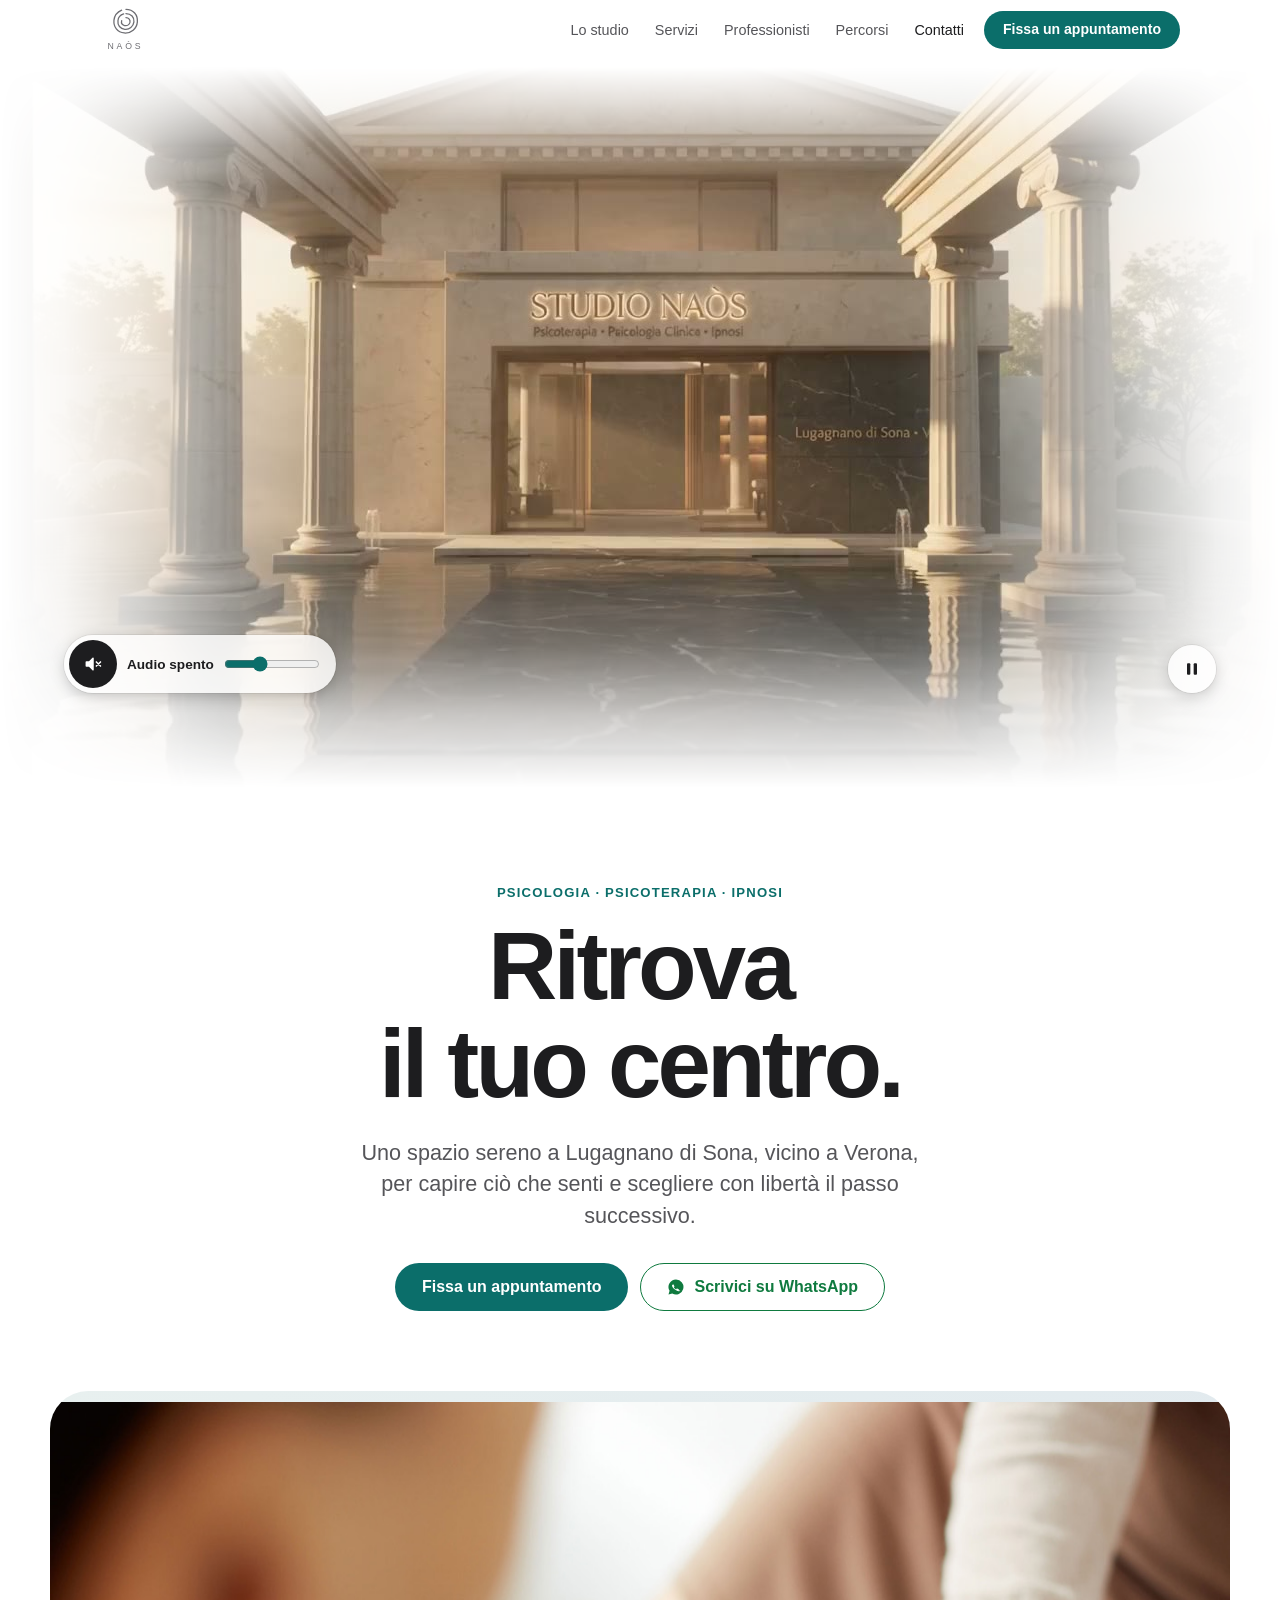
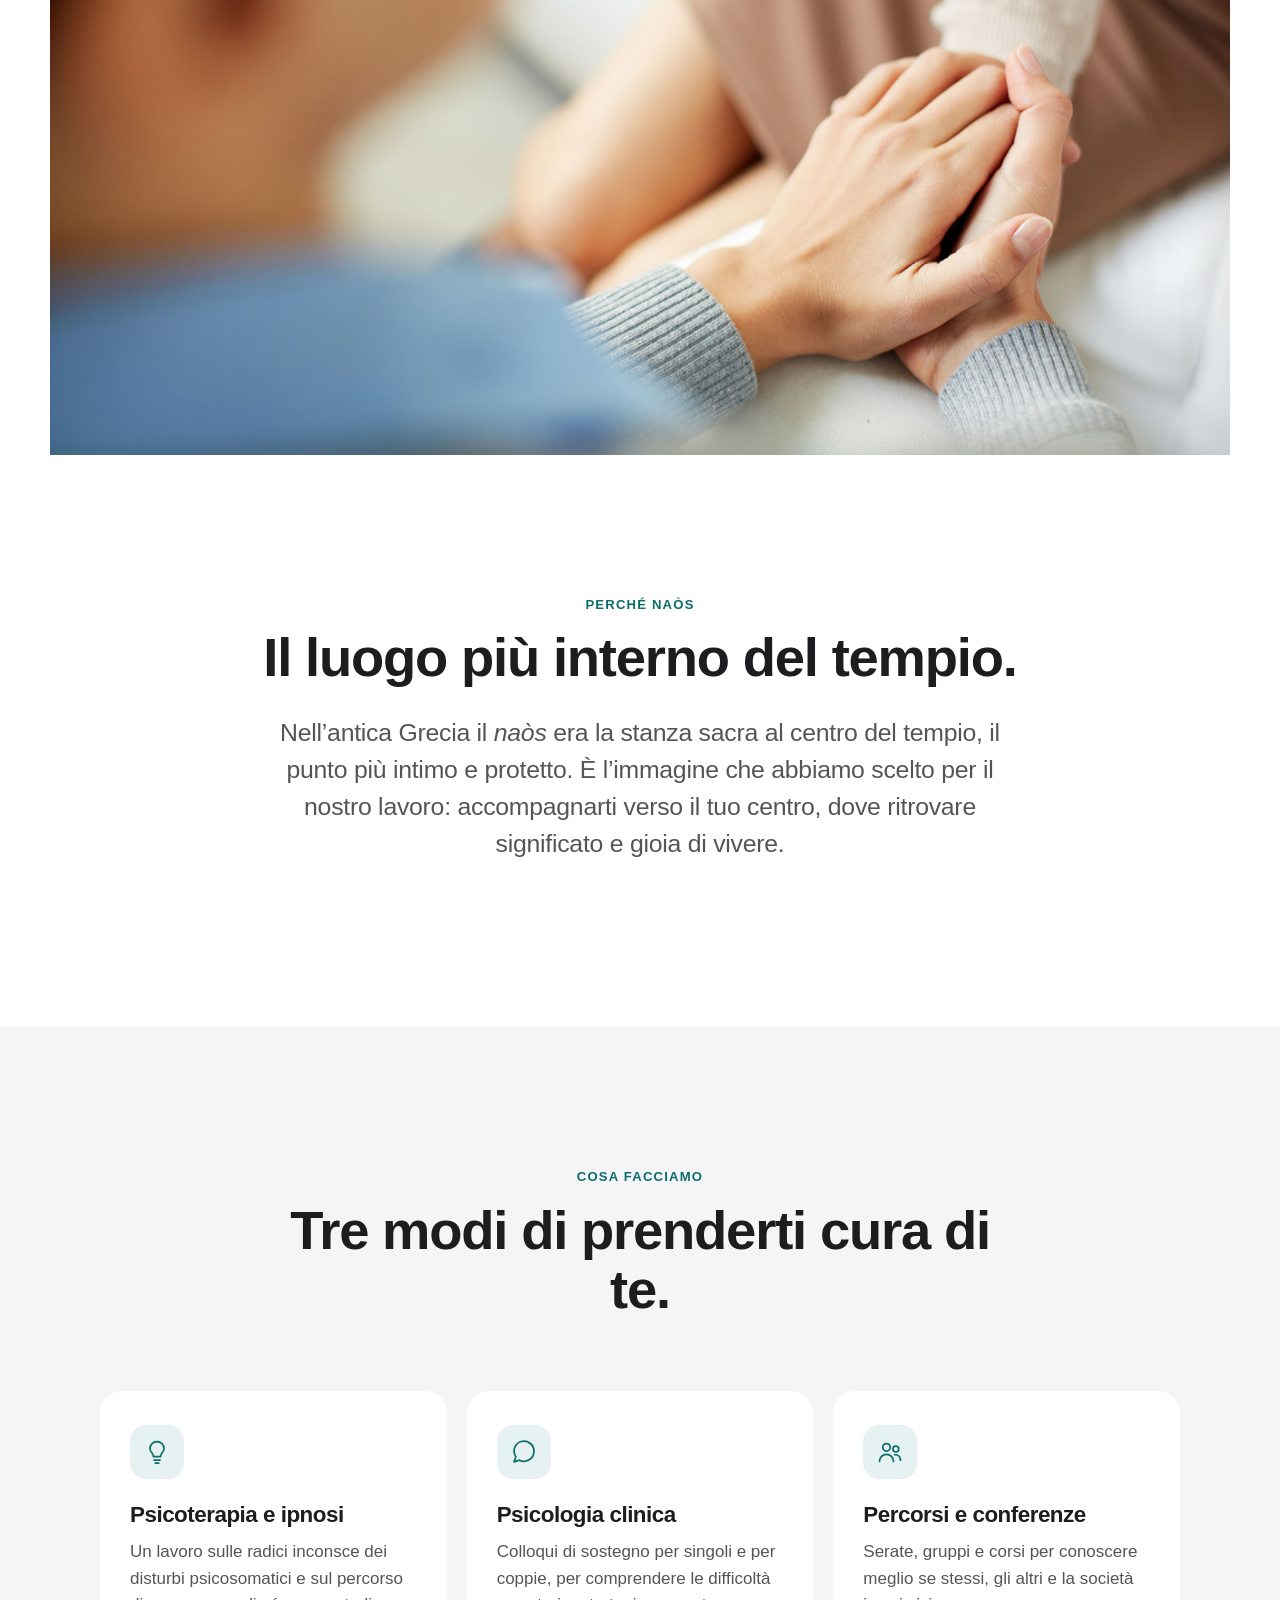
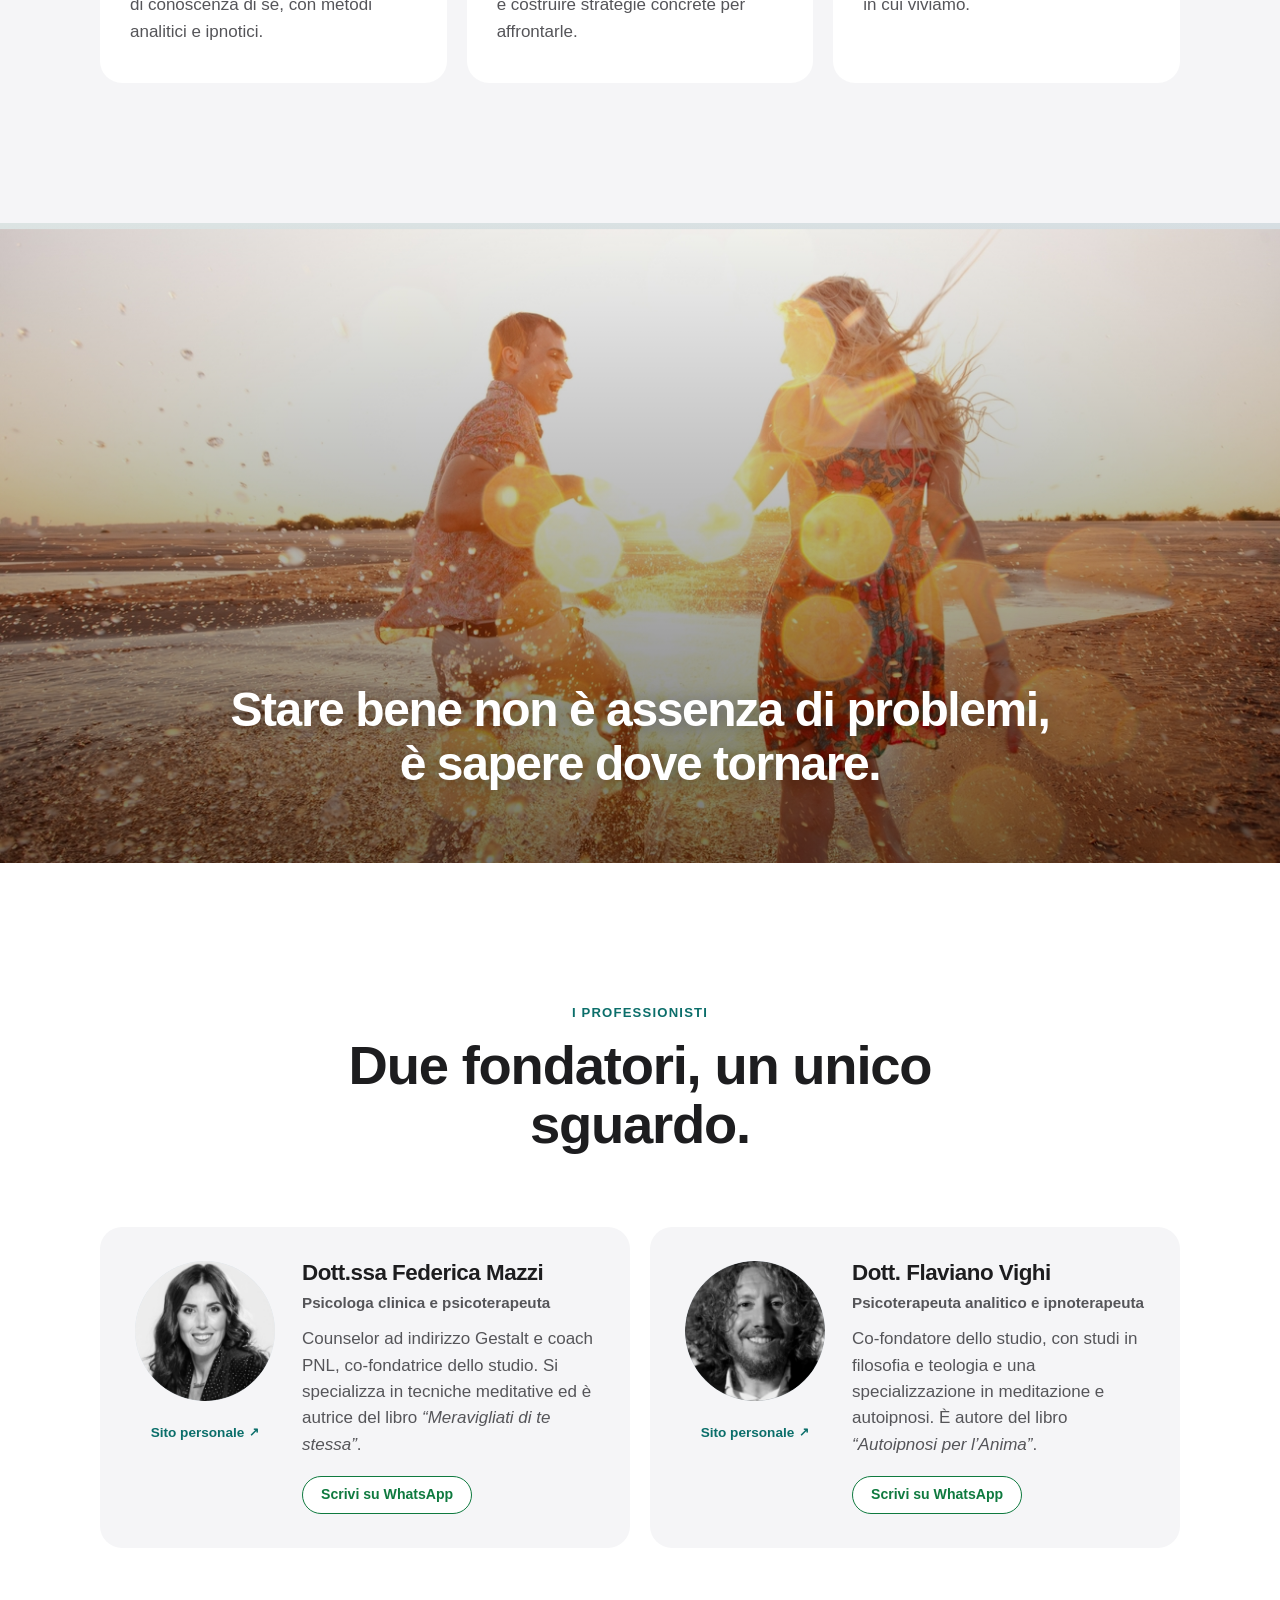
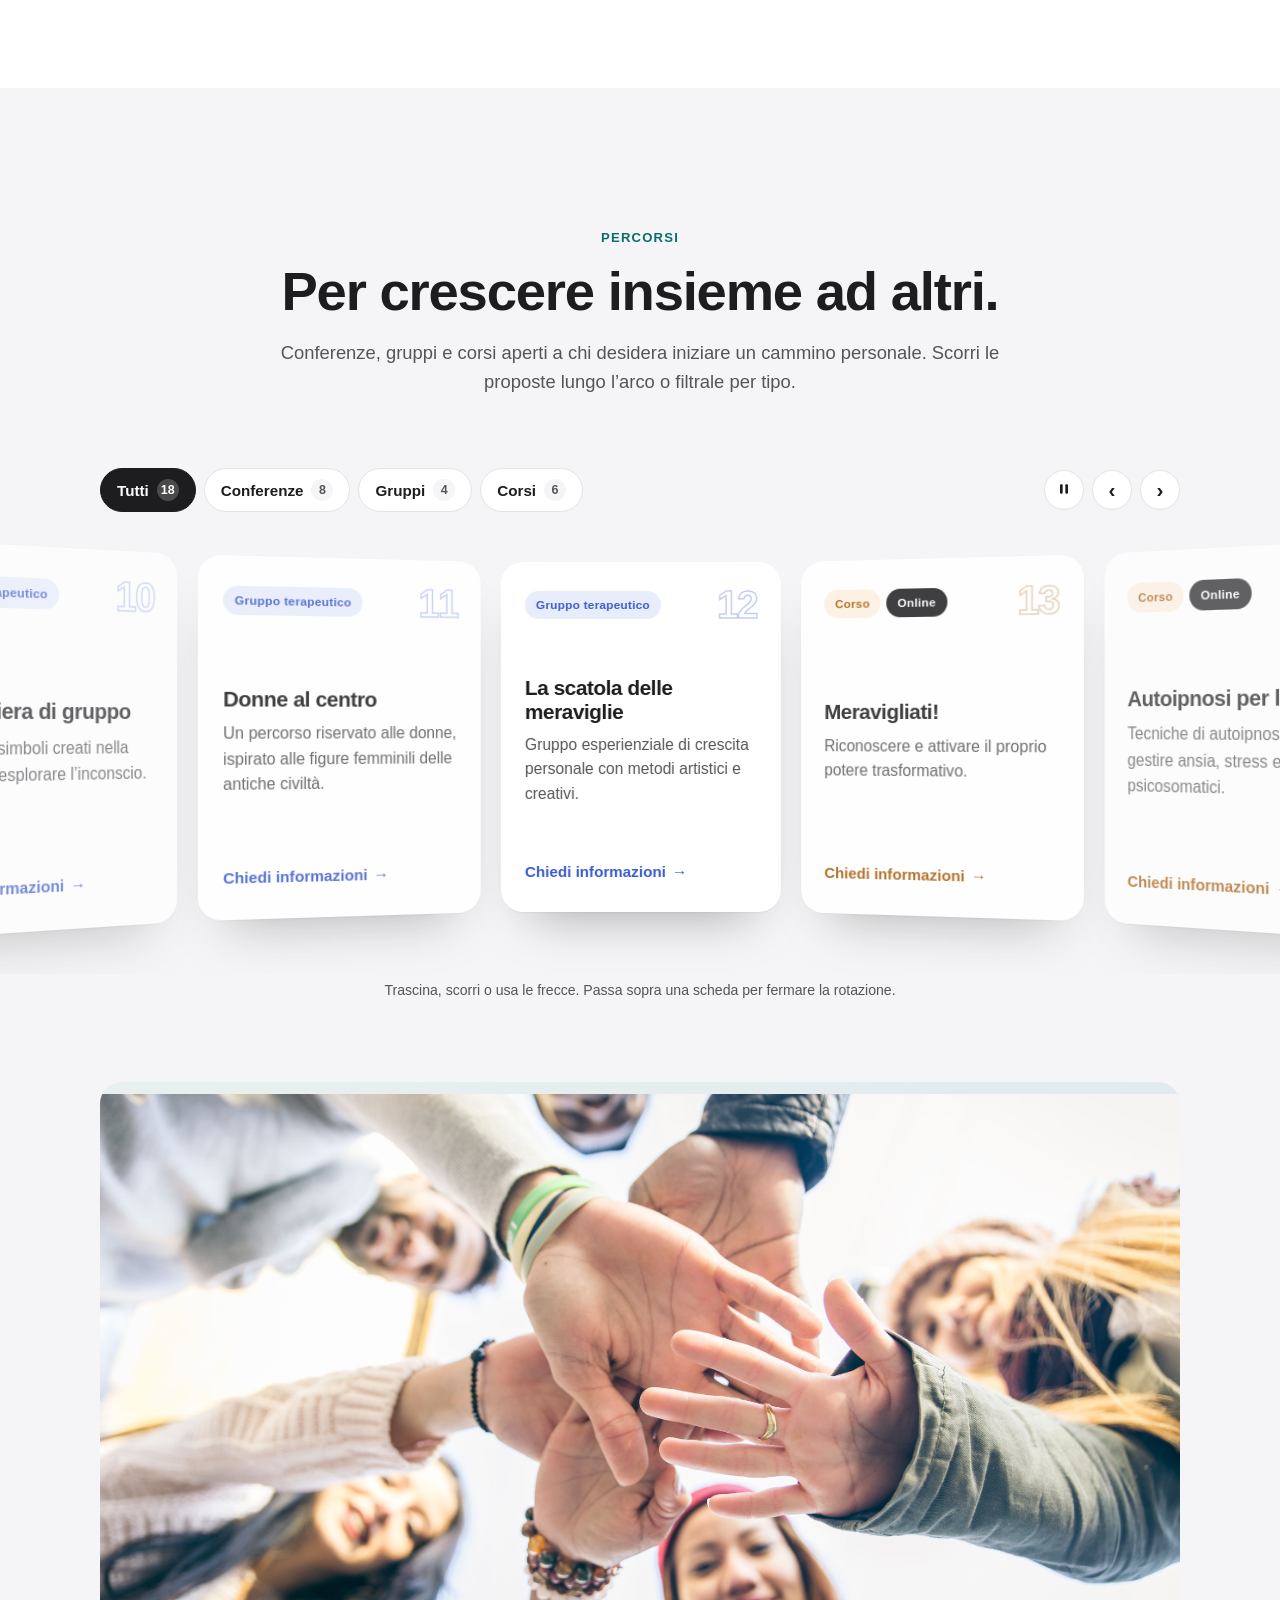
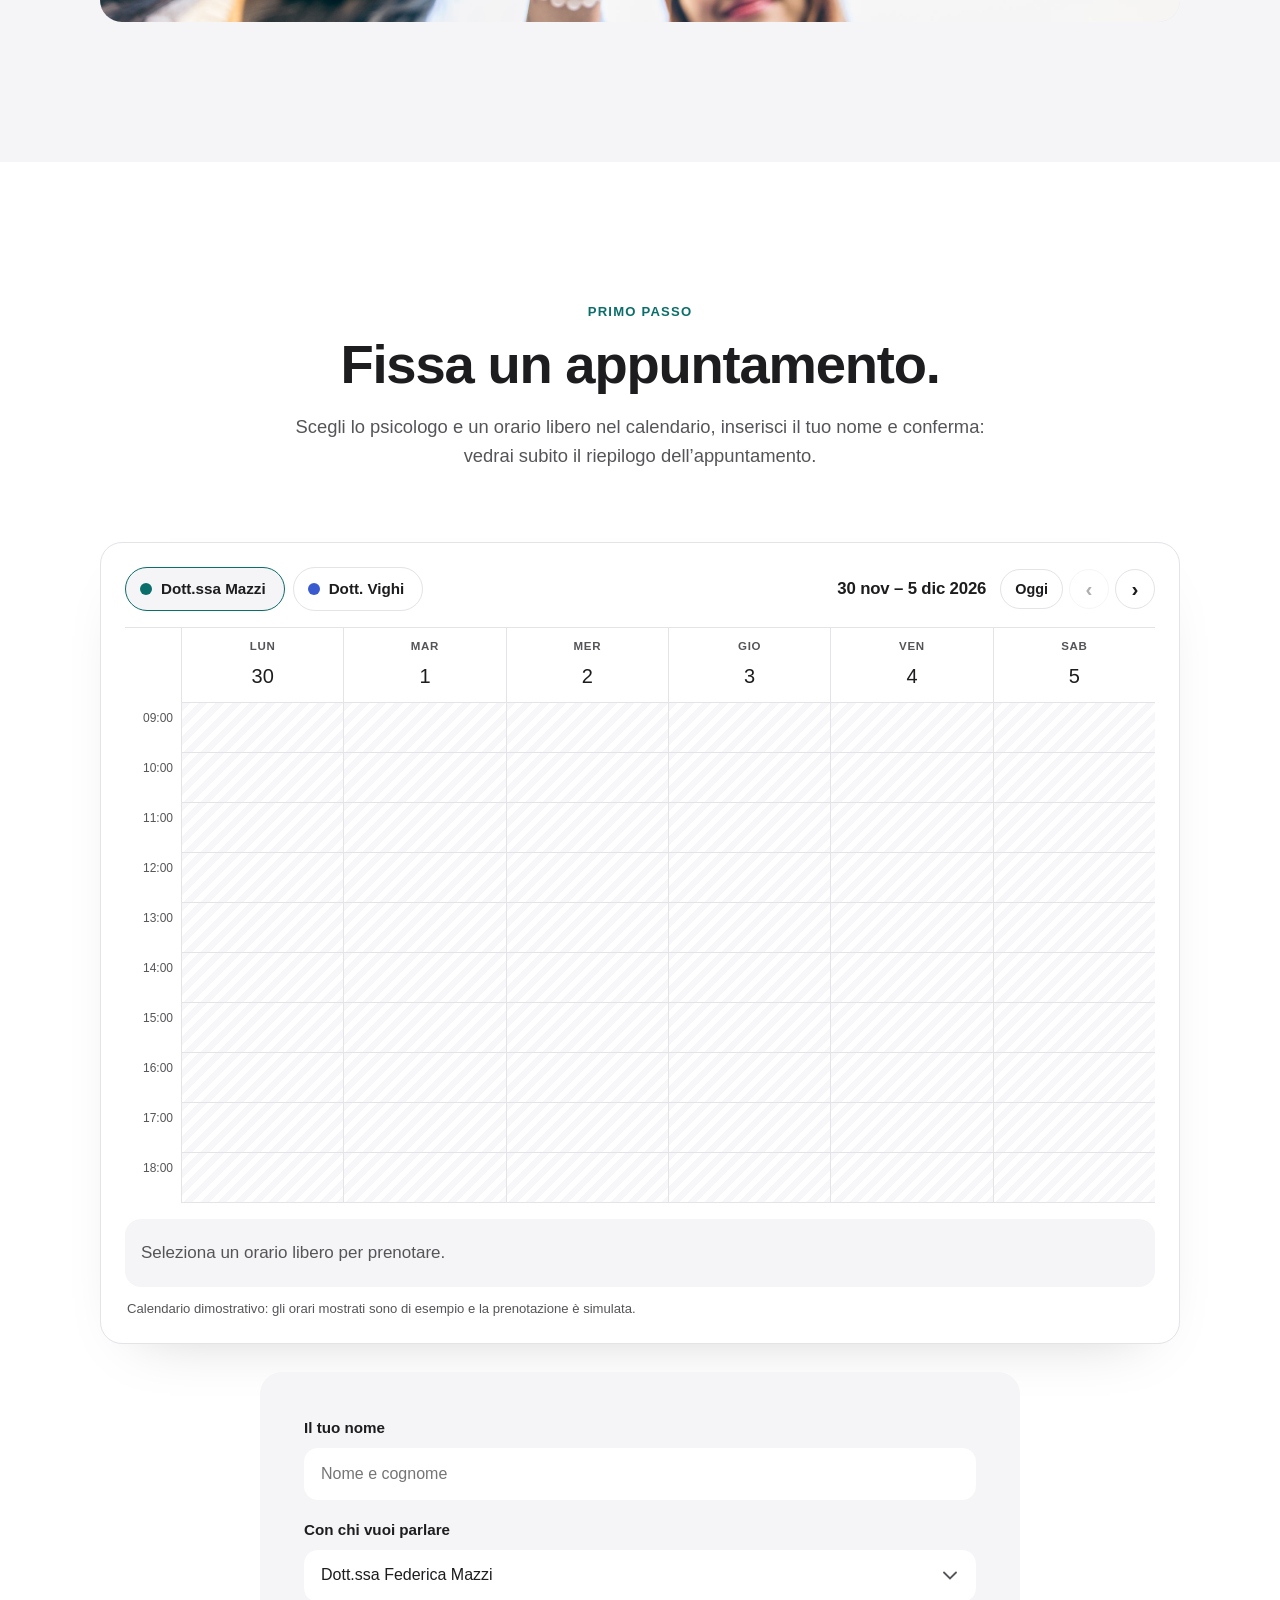
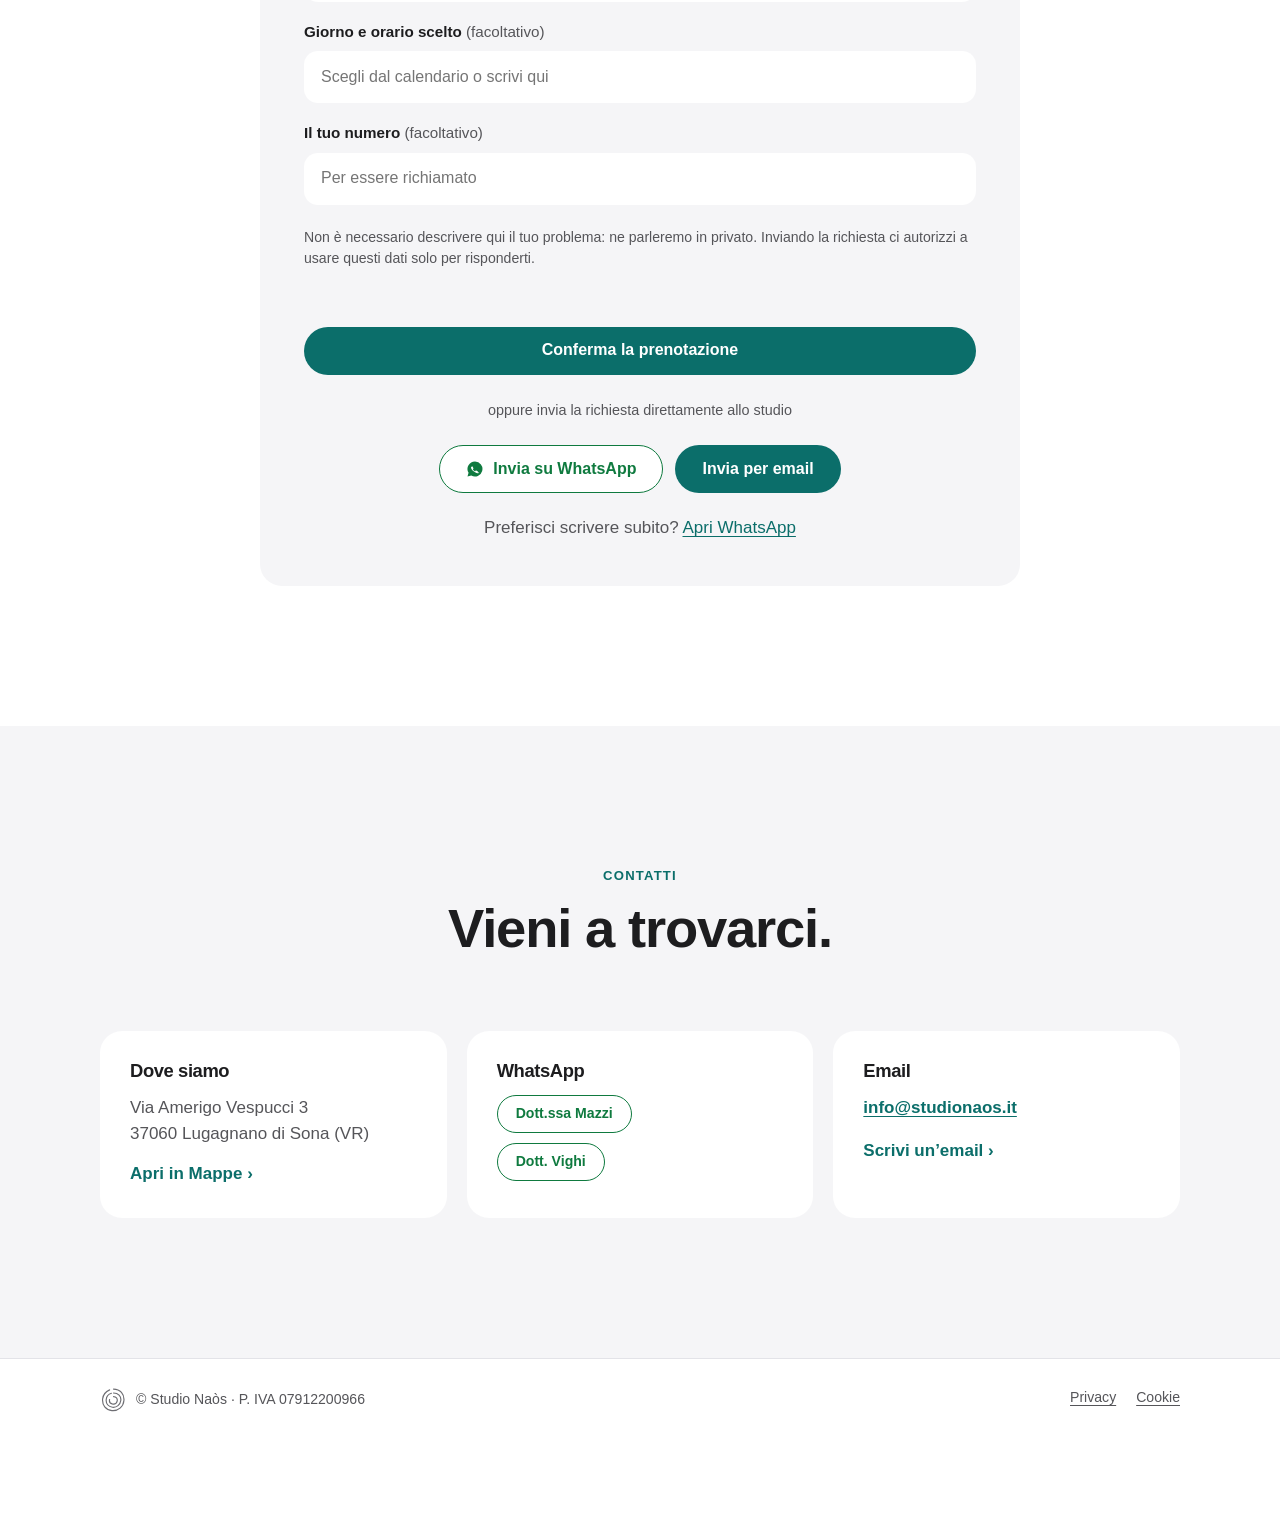
==== commit edcca68e: "Percorsi: scorrimento piu veloce Co-Authored-By: Claude Sonnet 5.5 <noreply@anthropic.com>" ====
--- a/index.html
+++ b/index.html
@@ -12,7 +12,7 @@
 <meta property="og:locale" content="it_IT">
 <link rel="icon" type="image/svg+xml" href="assets/favicon.svg">
 <script>if("scrollRestoration" in history)history.scrollRestoration="manual";if(!location.hash)window.scrollTo(0,0);</script>
-<link rel="stylesheet" href="styles.css?v=snd2">
+<link rel="stylesheet" href="styles.css?v=spd1">
 <script type="application/ld+json">
 {
   "@context": "https://schema.org",
@@ -532,7 +532,7 @@
   <a href="#appuntamento" class="accent">Prenota</a>
 </nav>
 
-<script src="script.js?v=snd2"></script>
-<script src="calendar.js?v=snd2"></script>
+<script src="script.js?v=spd1"></script>
+<script src="calendar.js?v=spd1"></script>
 </body>
 </html>
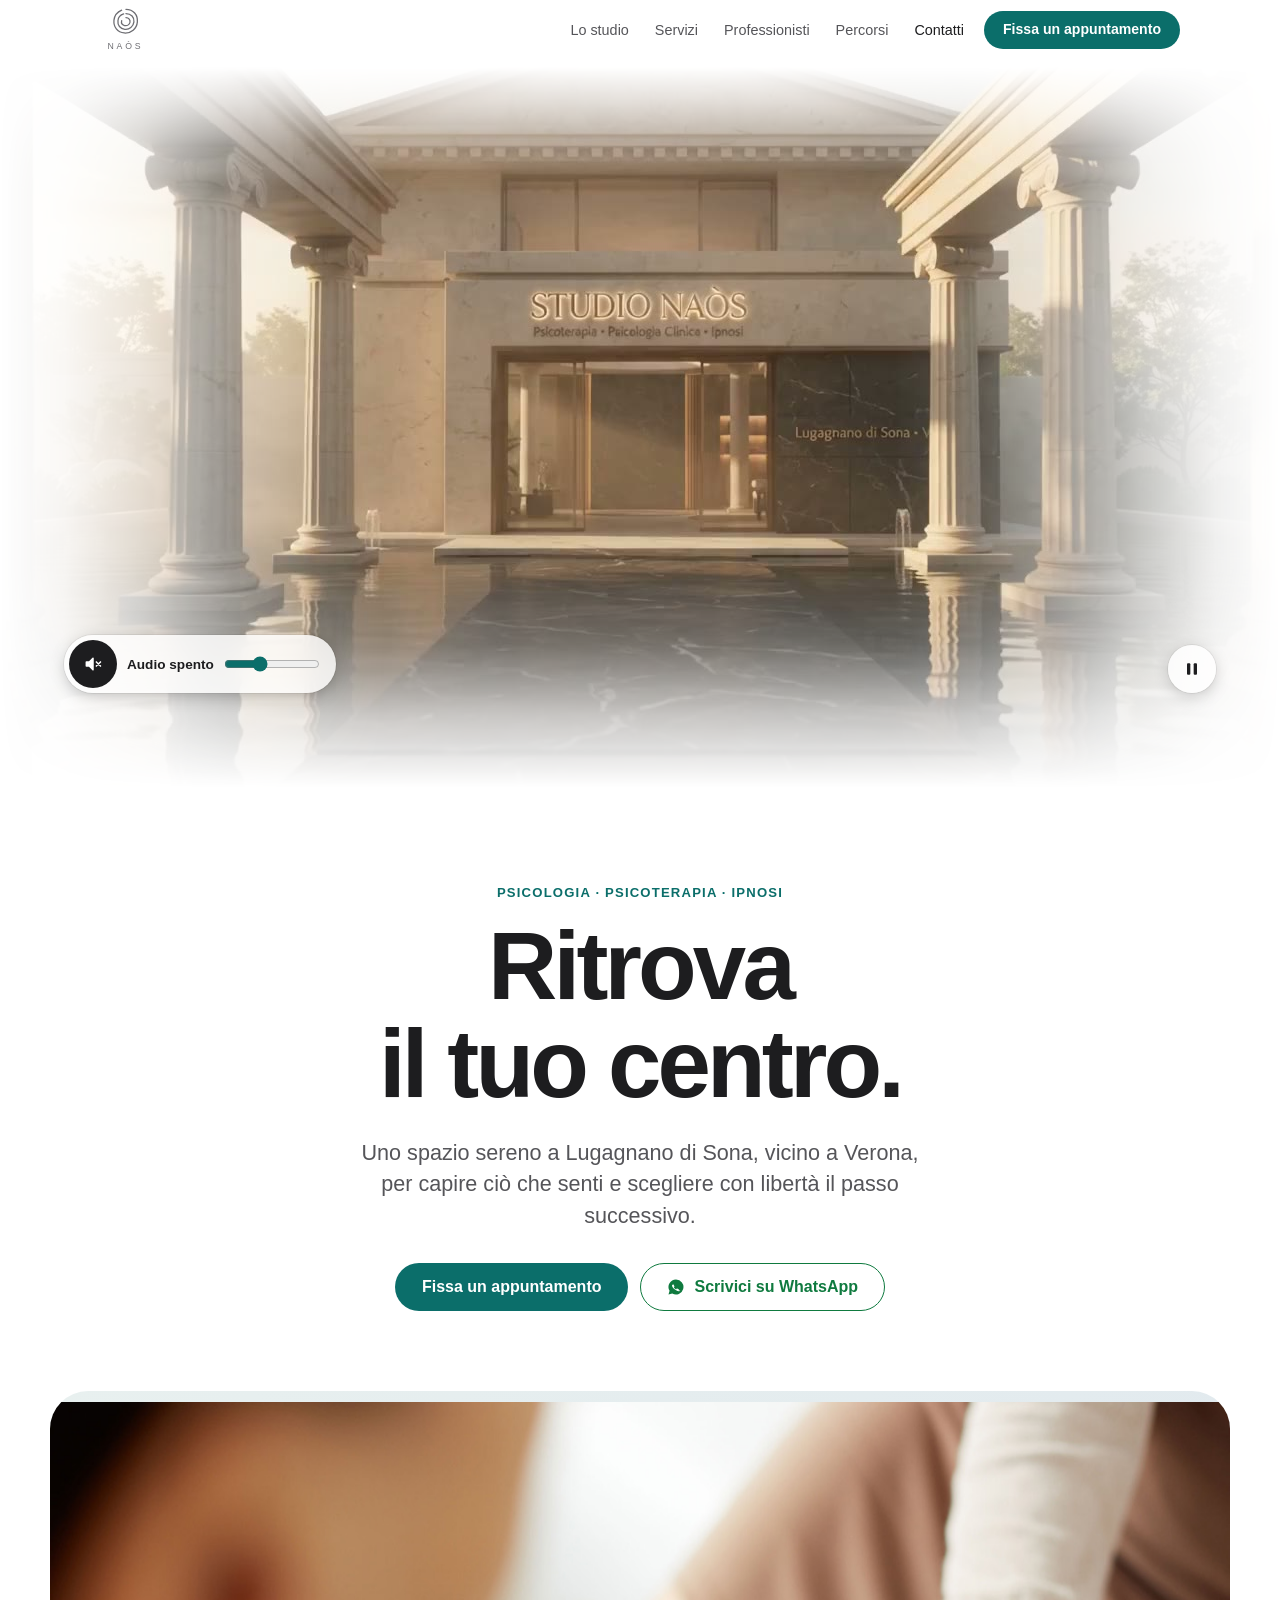
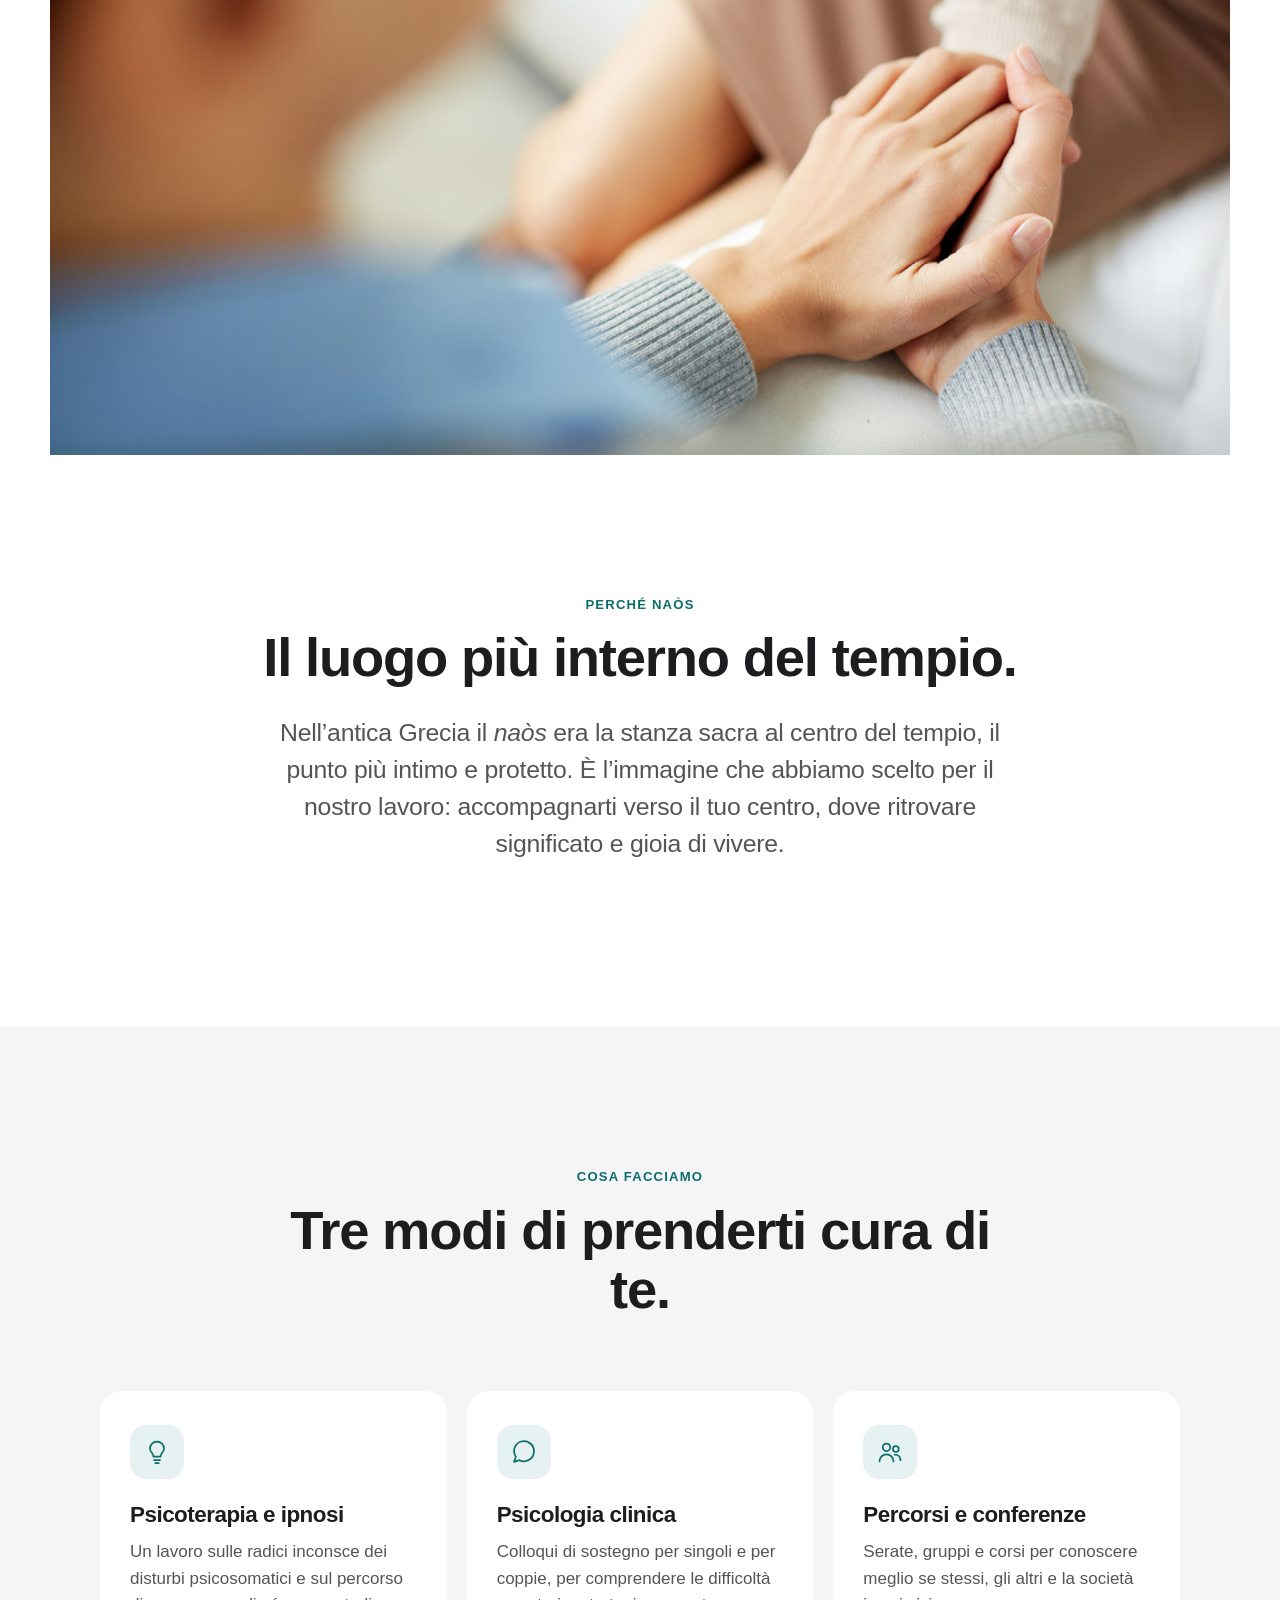
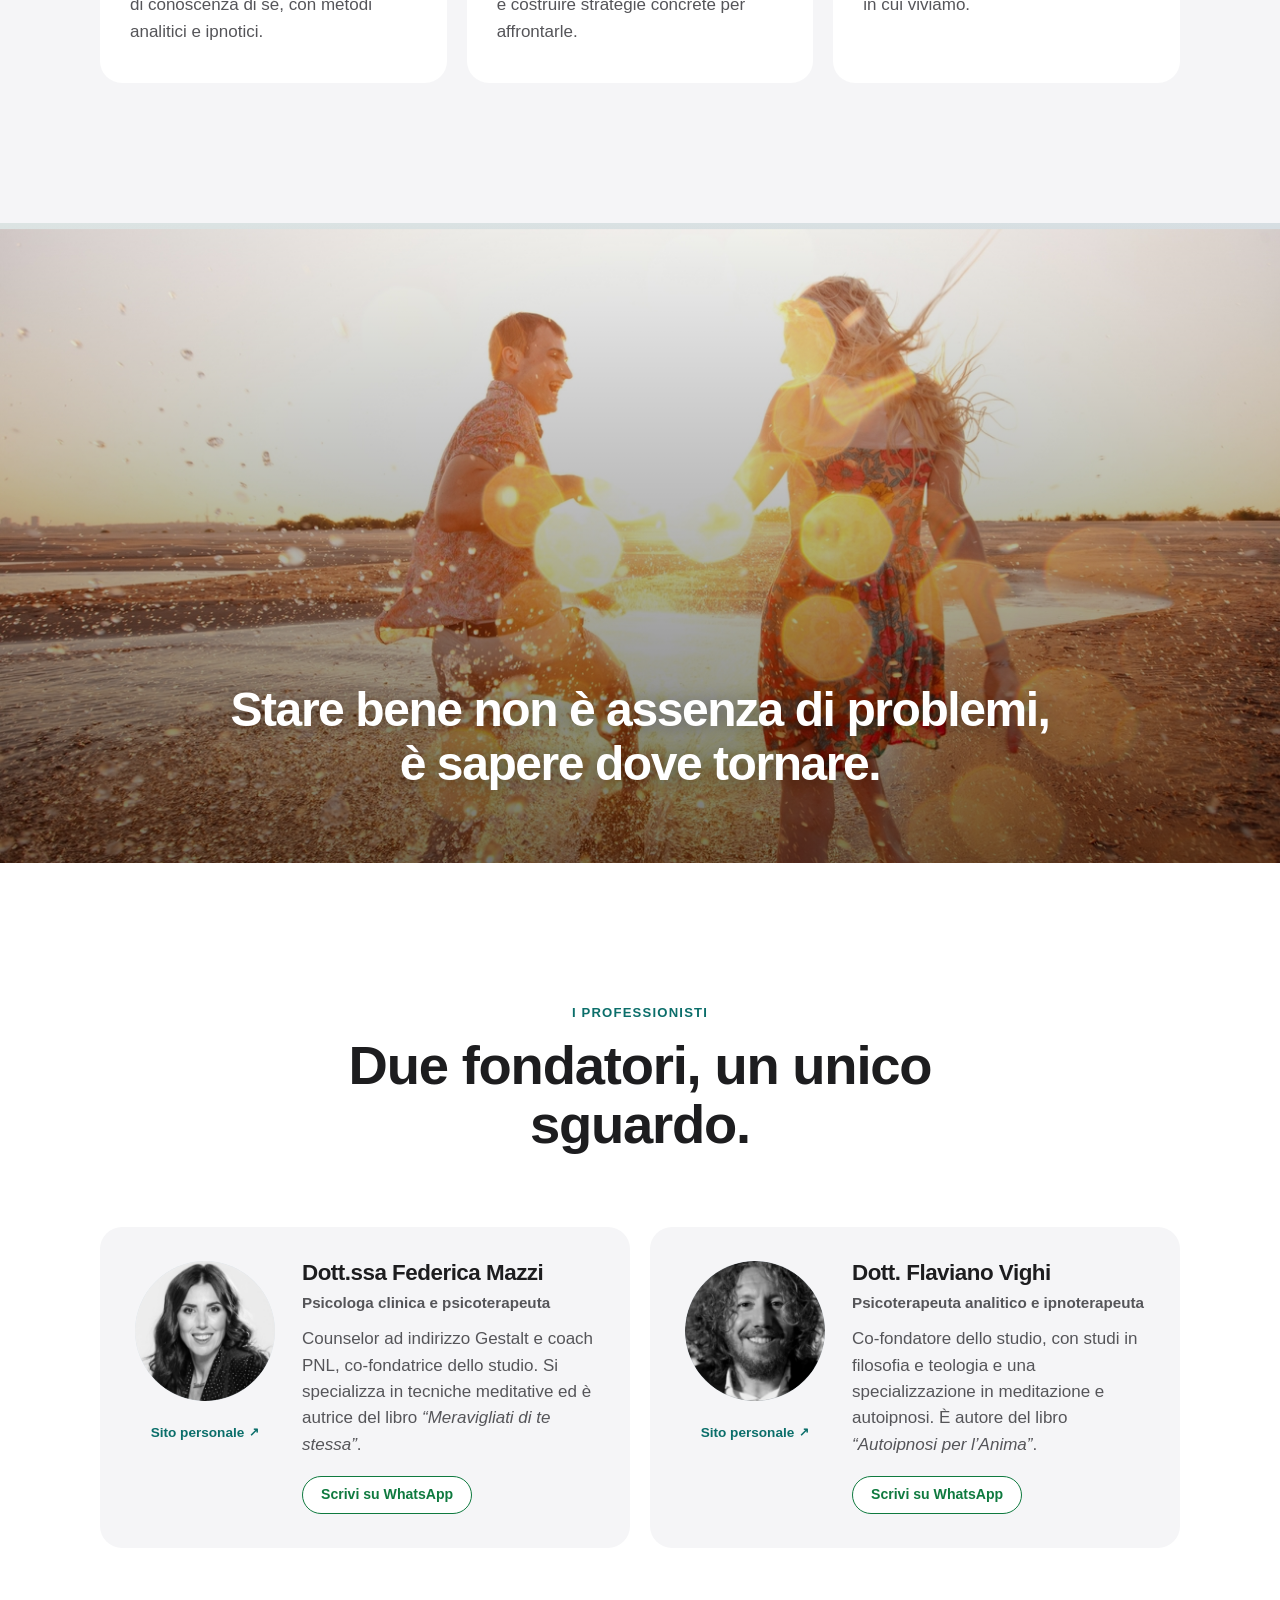
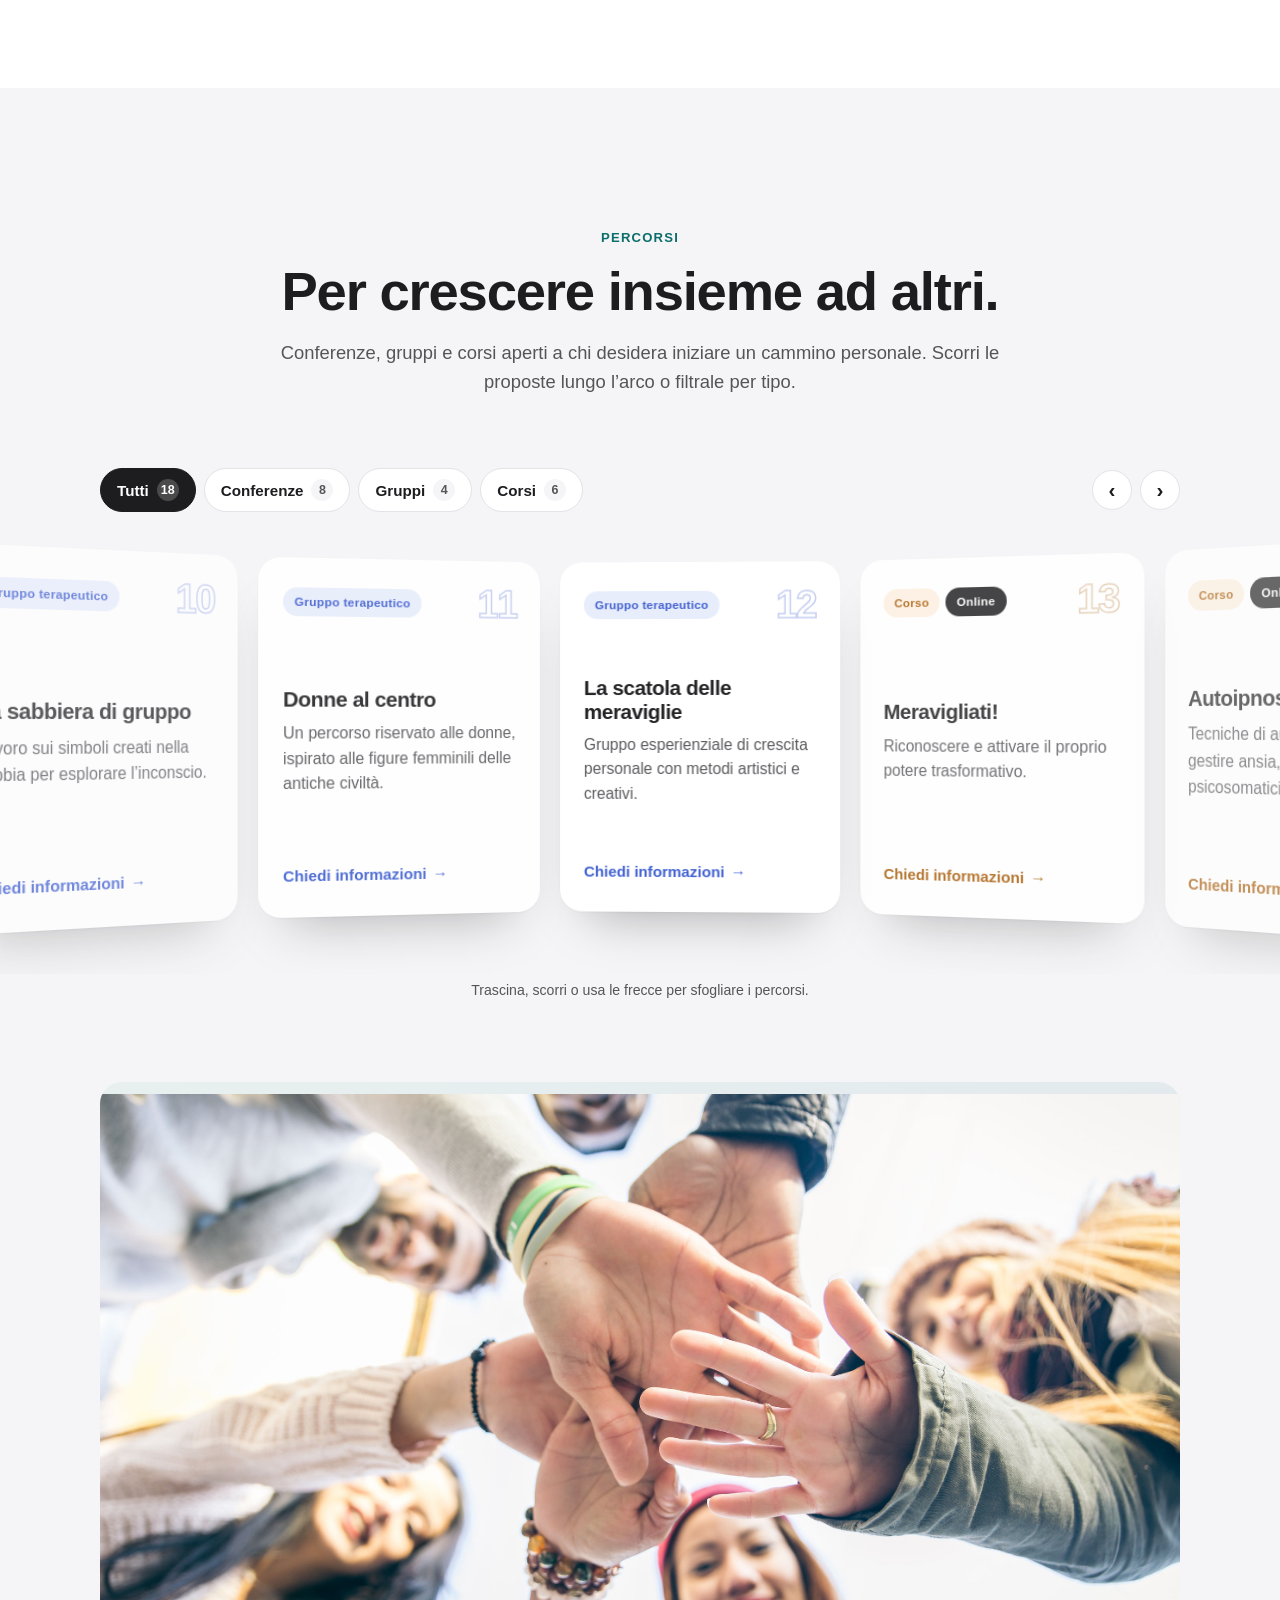
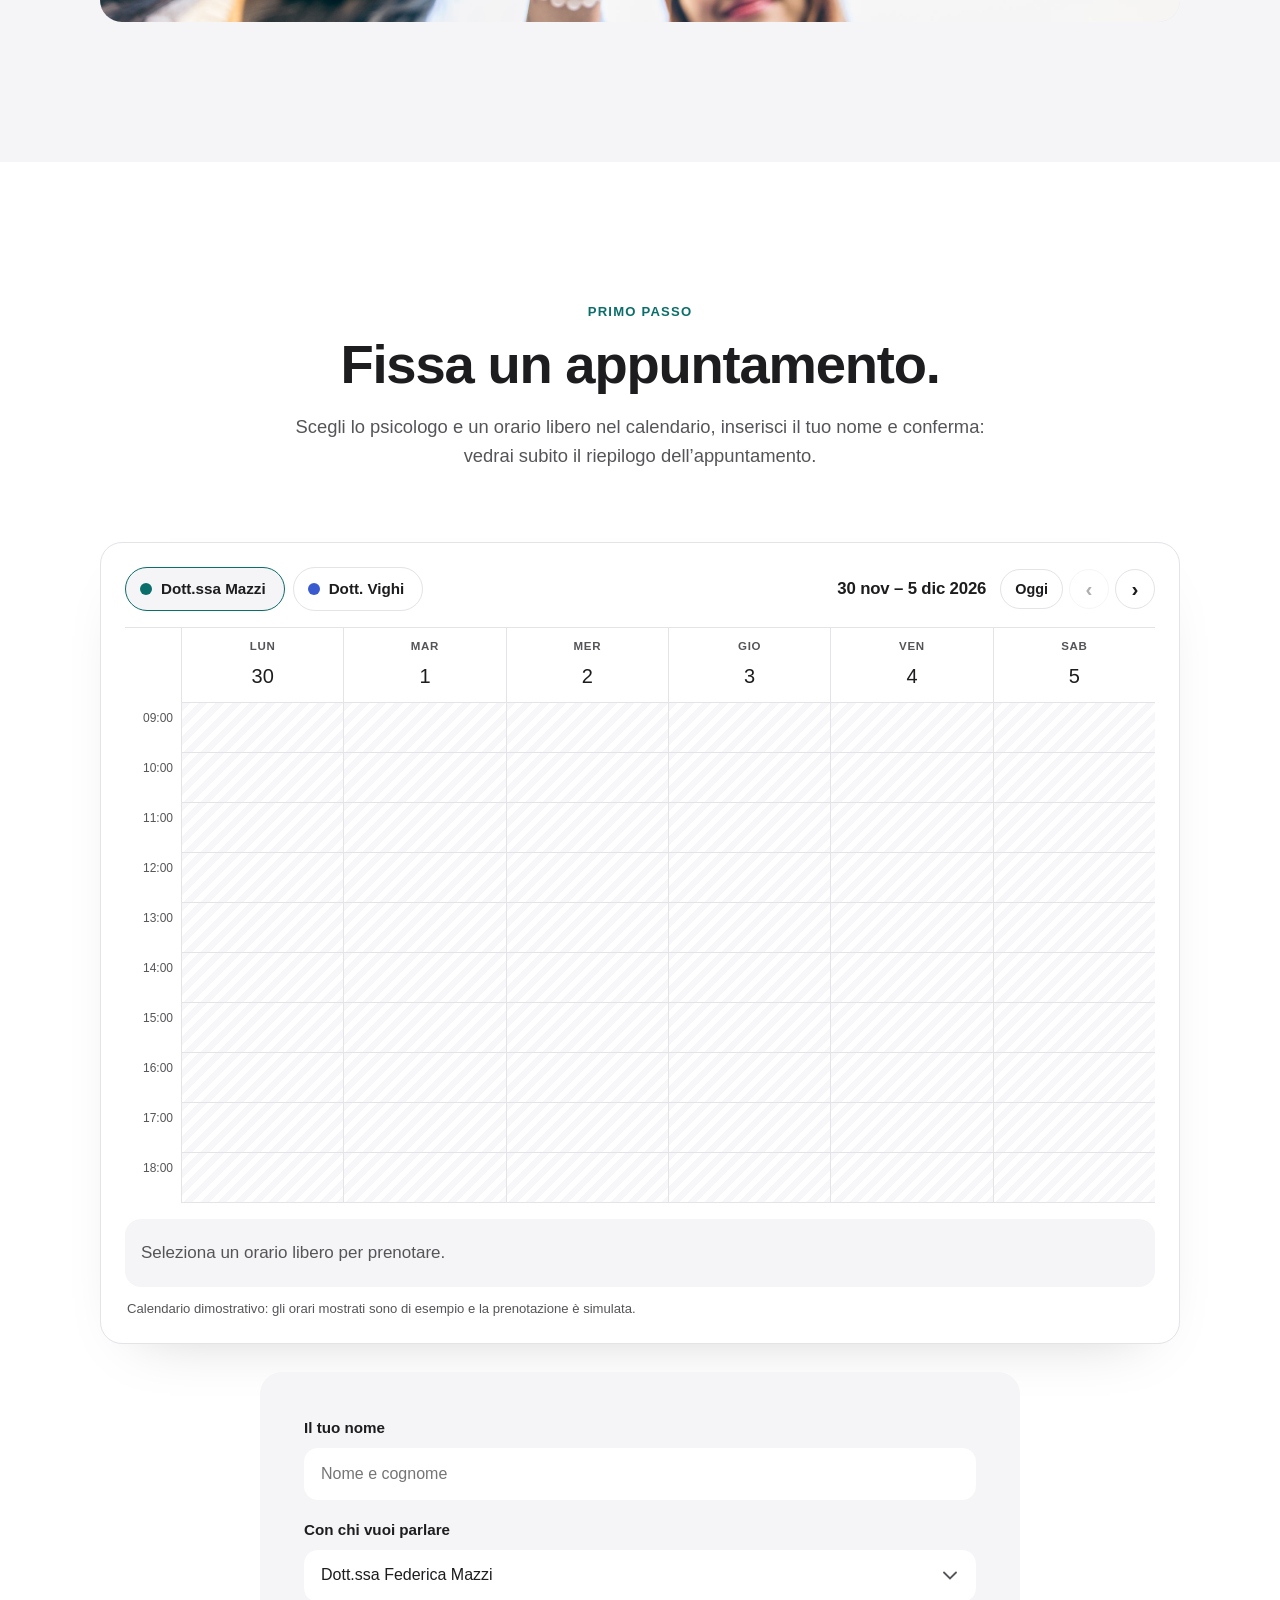
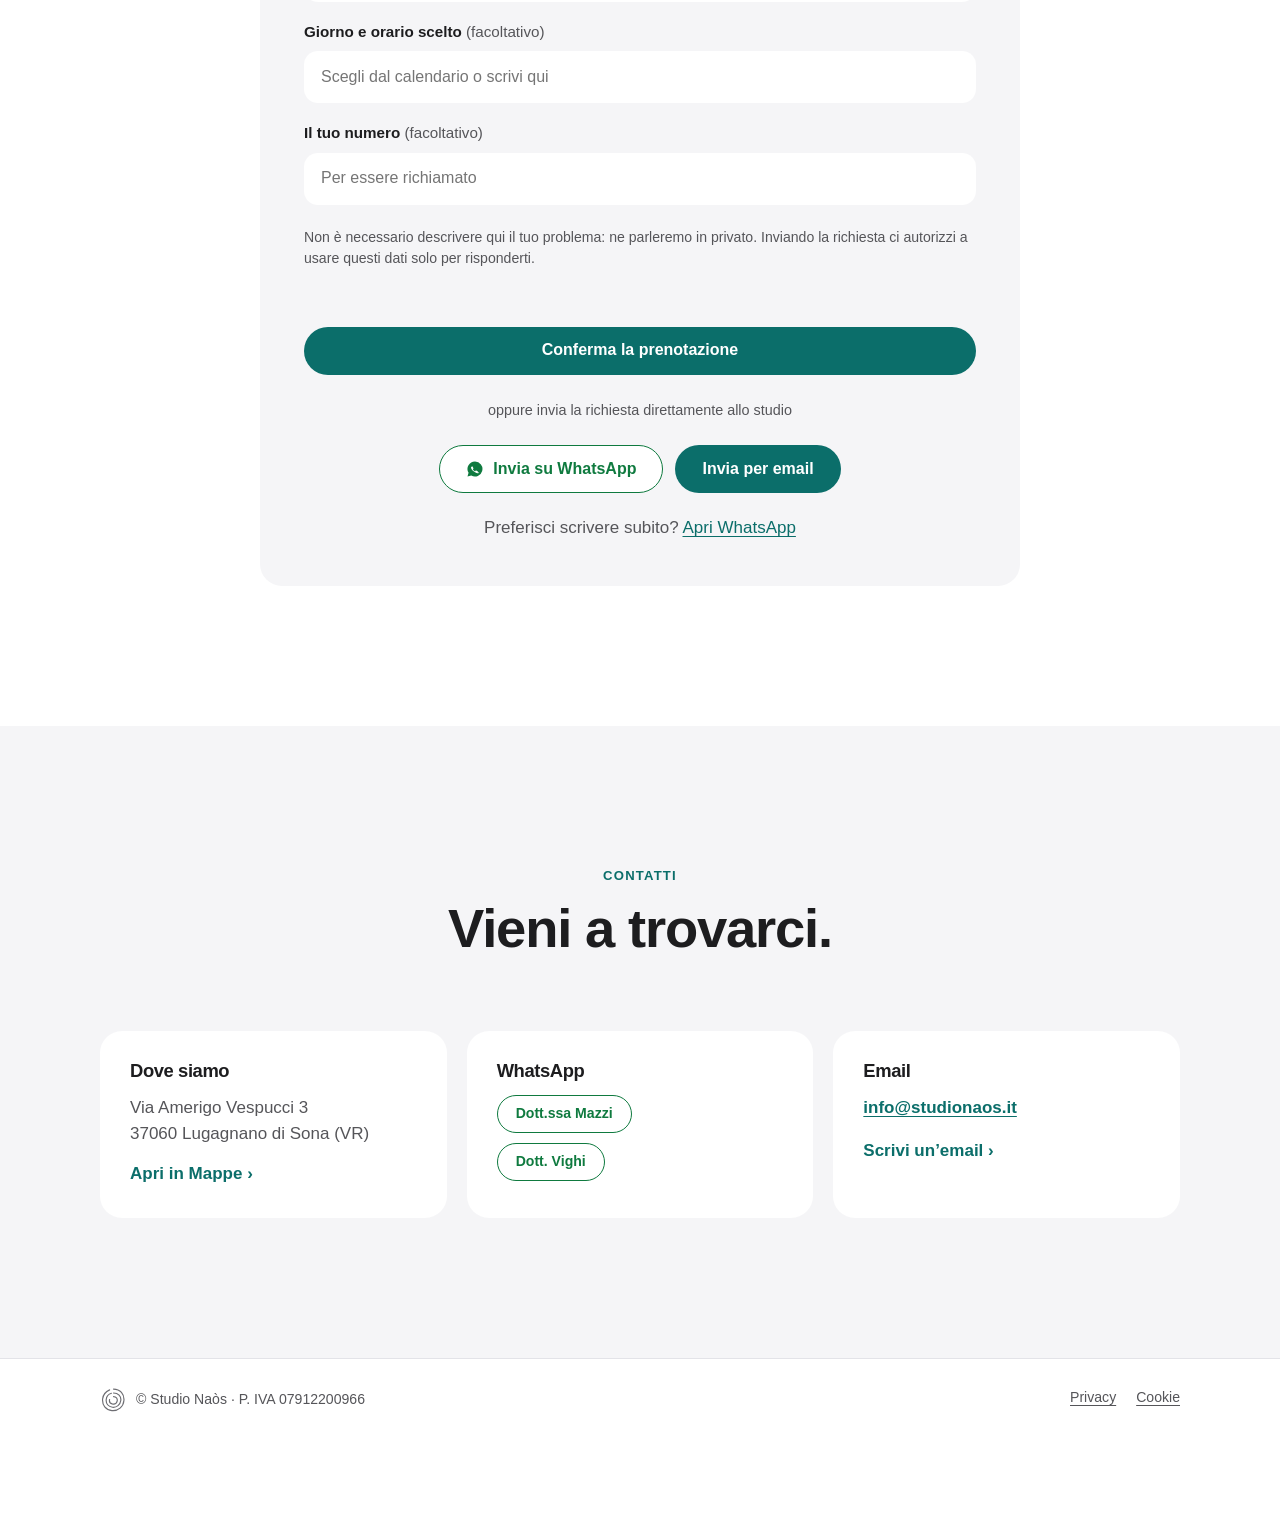
==== commit acdb2506: "Percorsi: nessun movimento automatico, le schede si muovono solo quando le sposta l'utente Co-Author" ====
--- a/index.html
+++ b/index.html
@@ -12,7 +12,7 @@
 <meta property="og:locale" content="it_IT">
 <link rel="icon" type="image/svg+xml" href="assets/favicon.svg">
 <script>if("scrollRestoration" in history)history.scrollRestoration="manual";if(!location.hash)window.scrollTo(0,0);</script>
-<link rel="stylesheet" href="styles.css?v=spd1">
+<link rel="stylesheet" href="styles.css?v=man3">
 <script type="application/ld+json">
 {
   "@context": "https://schema.org",
@@ -532,7 +532,7 @@
   <a href="#appuntamento" class="accent">Prenota</a>
 </nav>
 
-<script src="script.js?v=spd1"></script>
-<script src="calendar.js?v=spd1"></script>
+<script src="script.js?v=man3"></script>
+<script src="calendar.js?v=man3"></script>
 </body>
 </html>
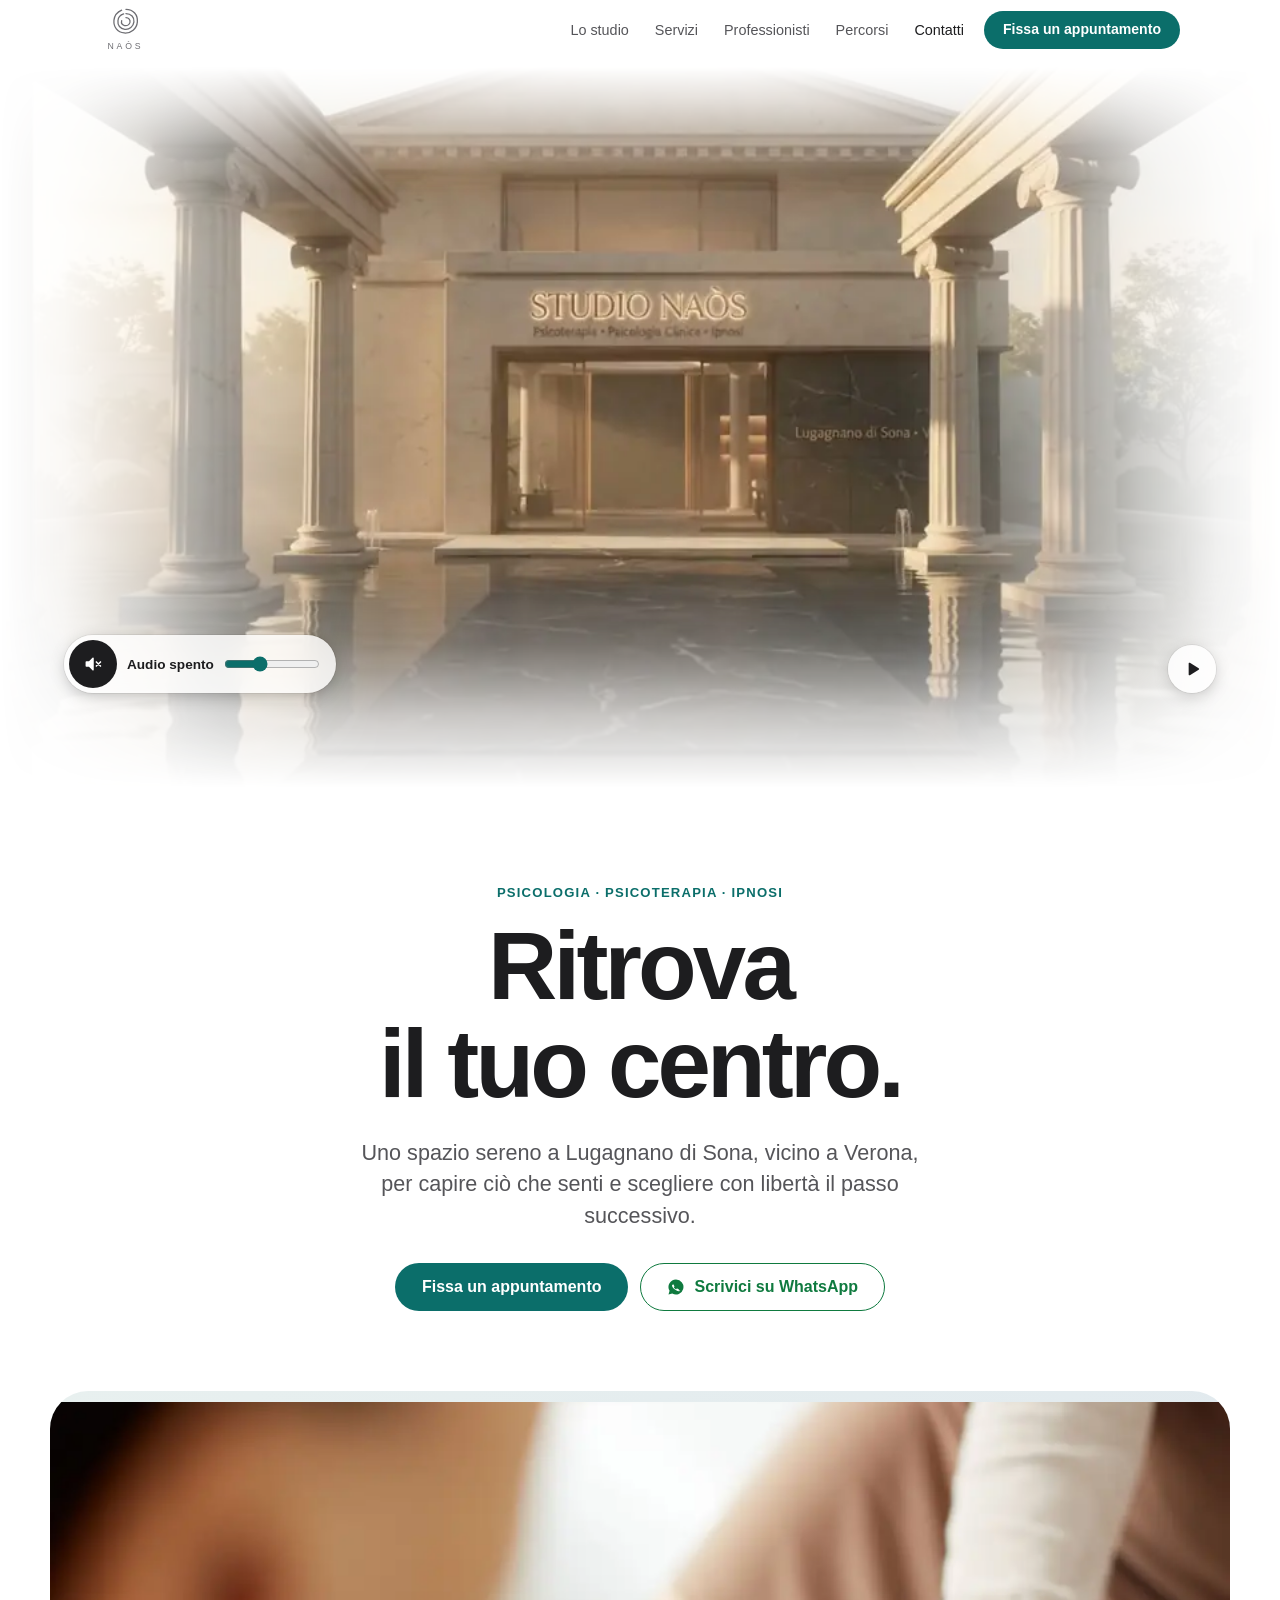
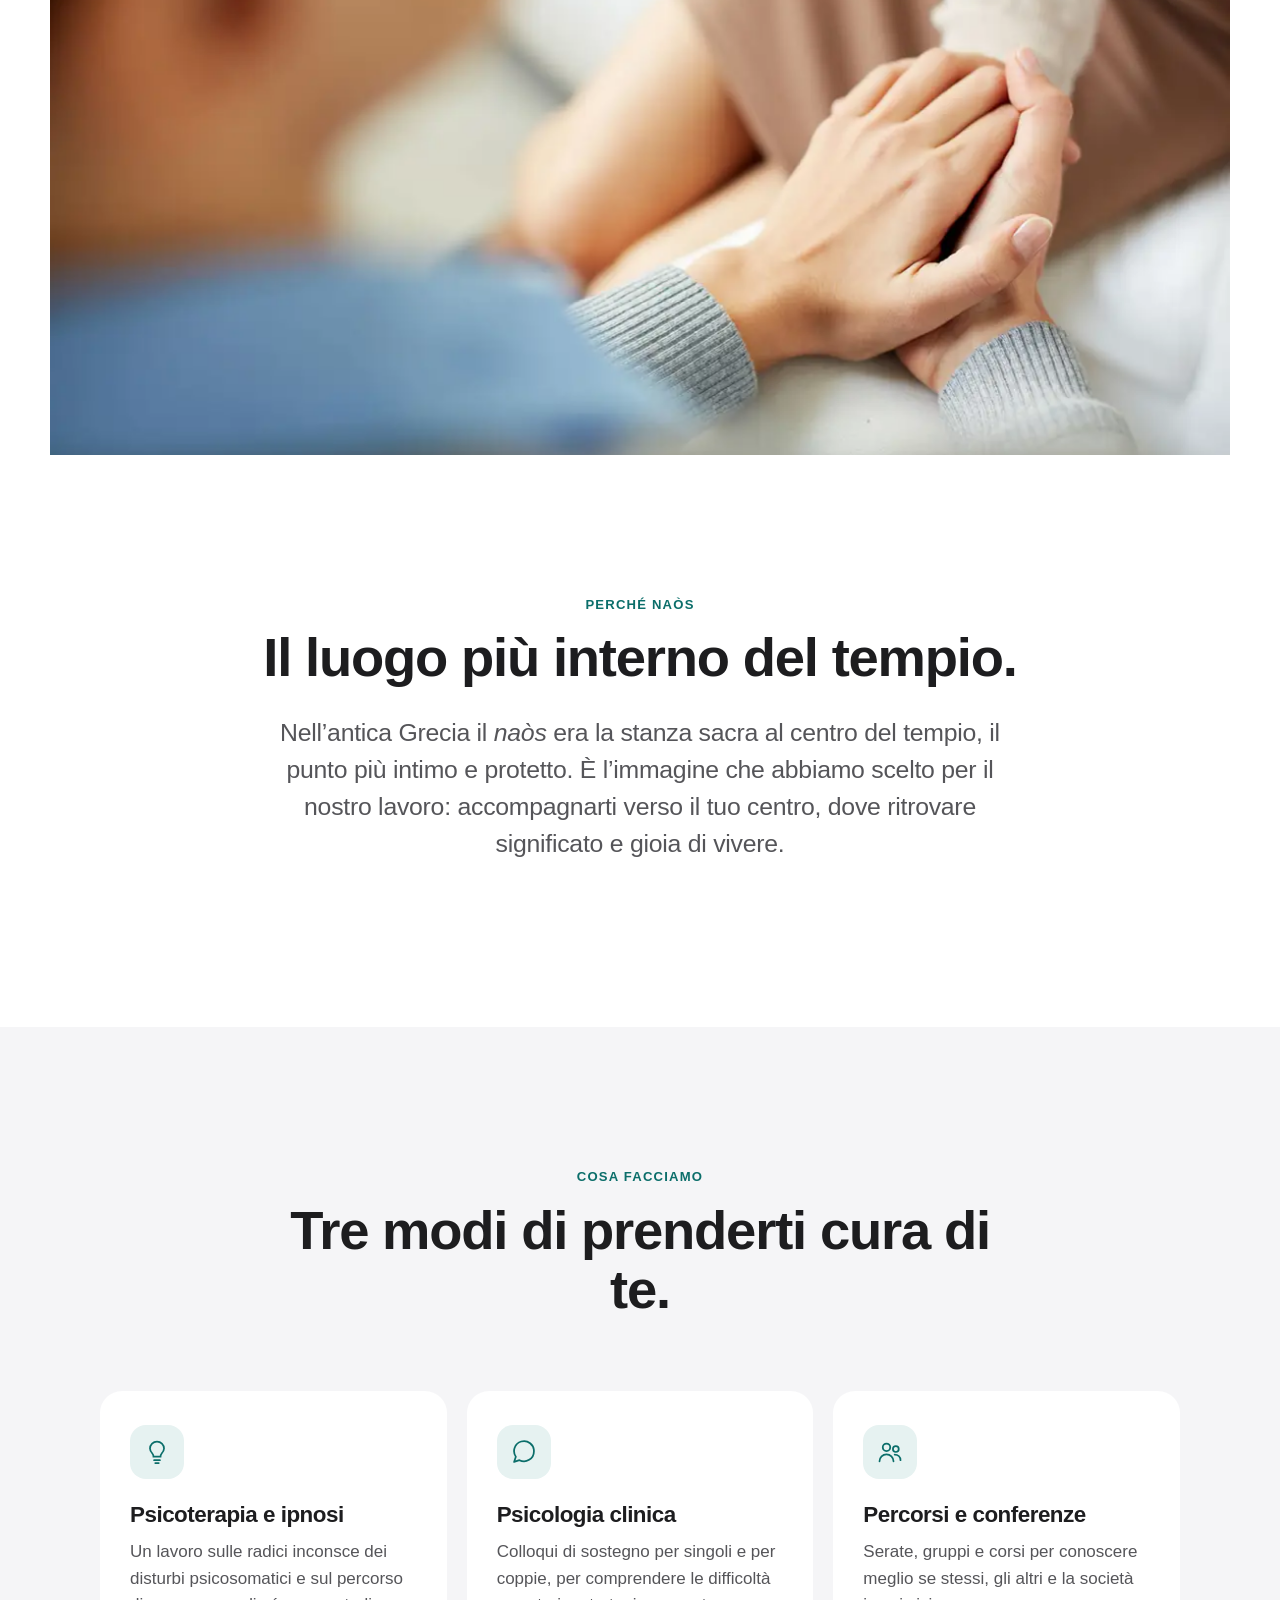
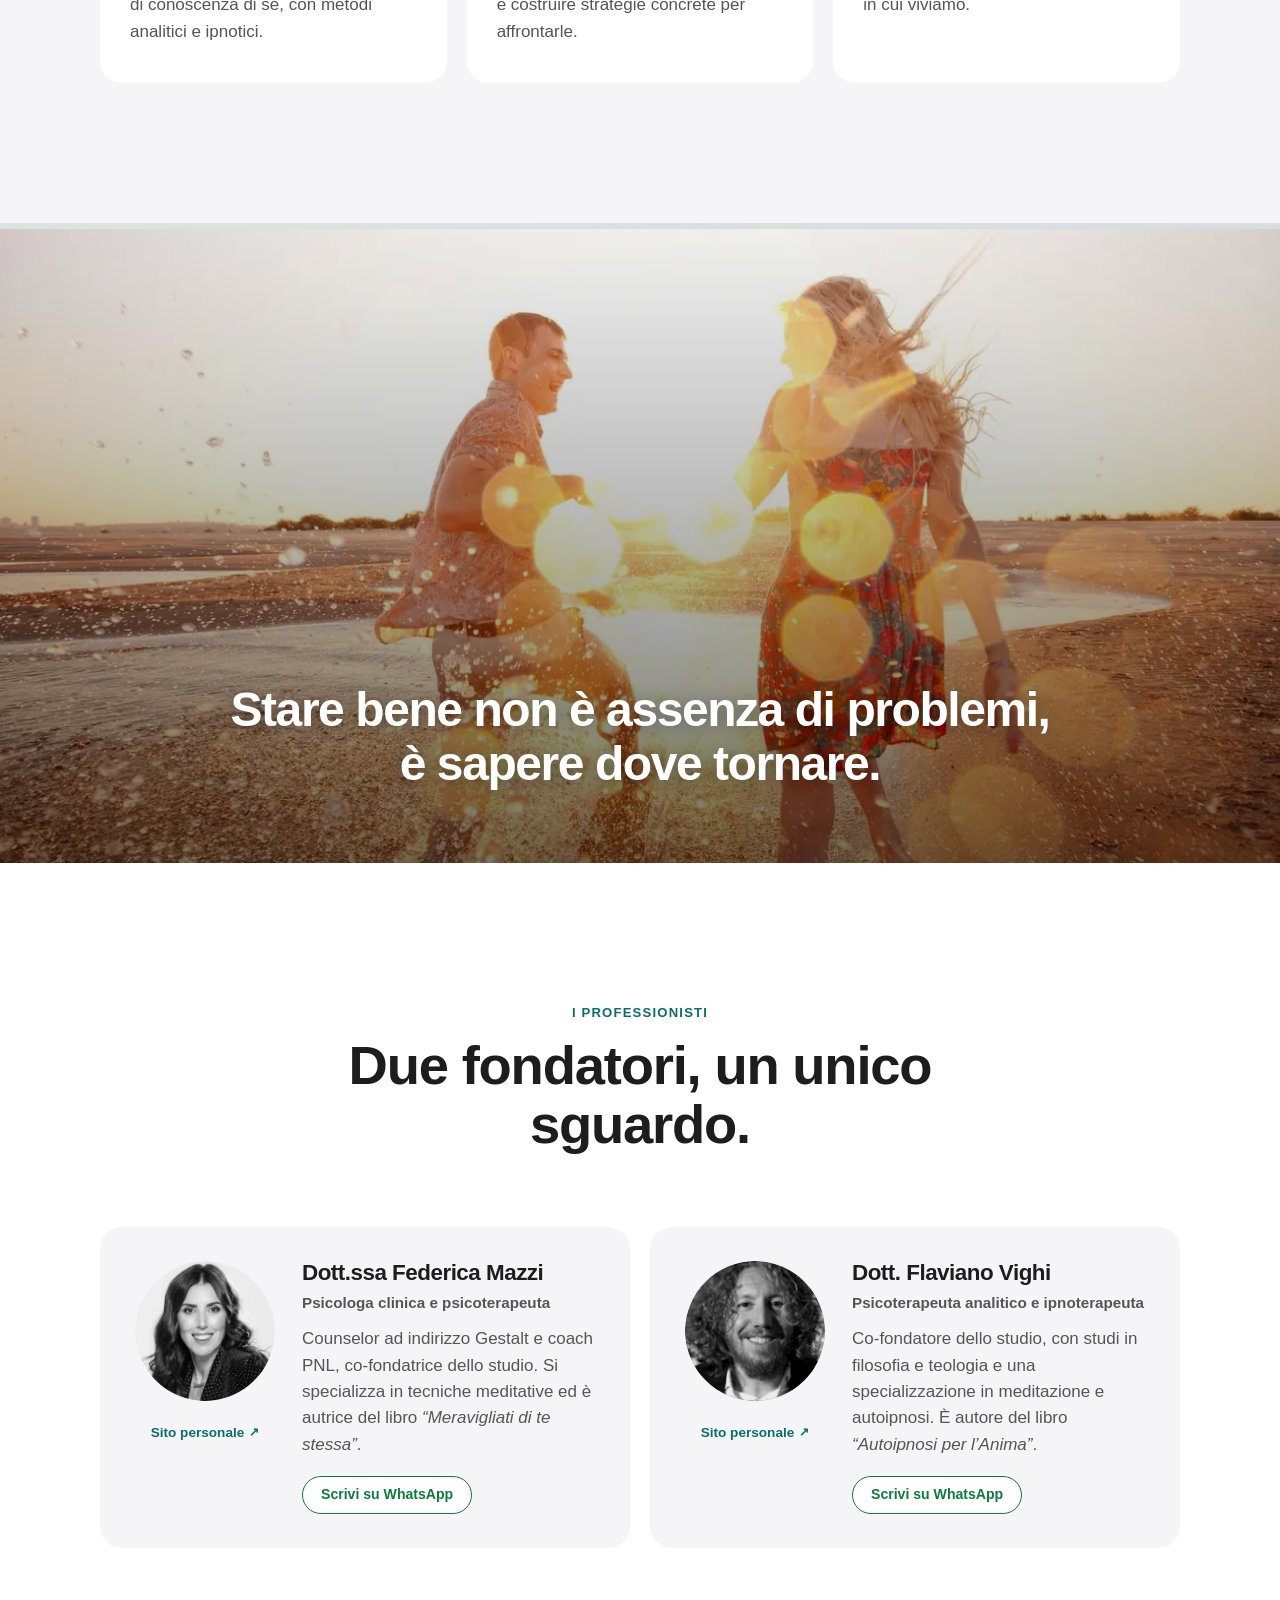
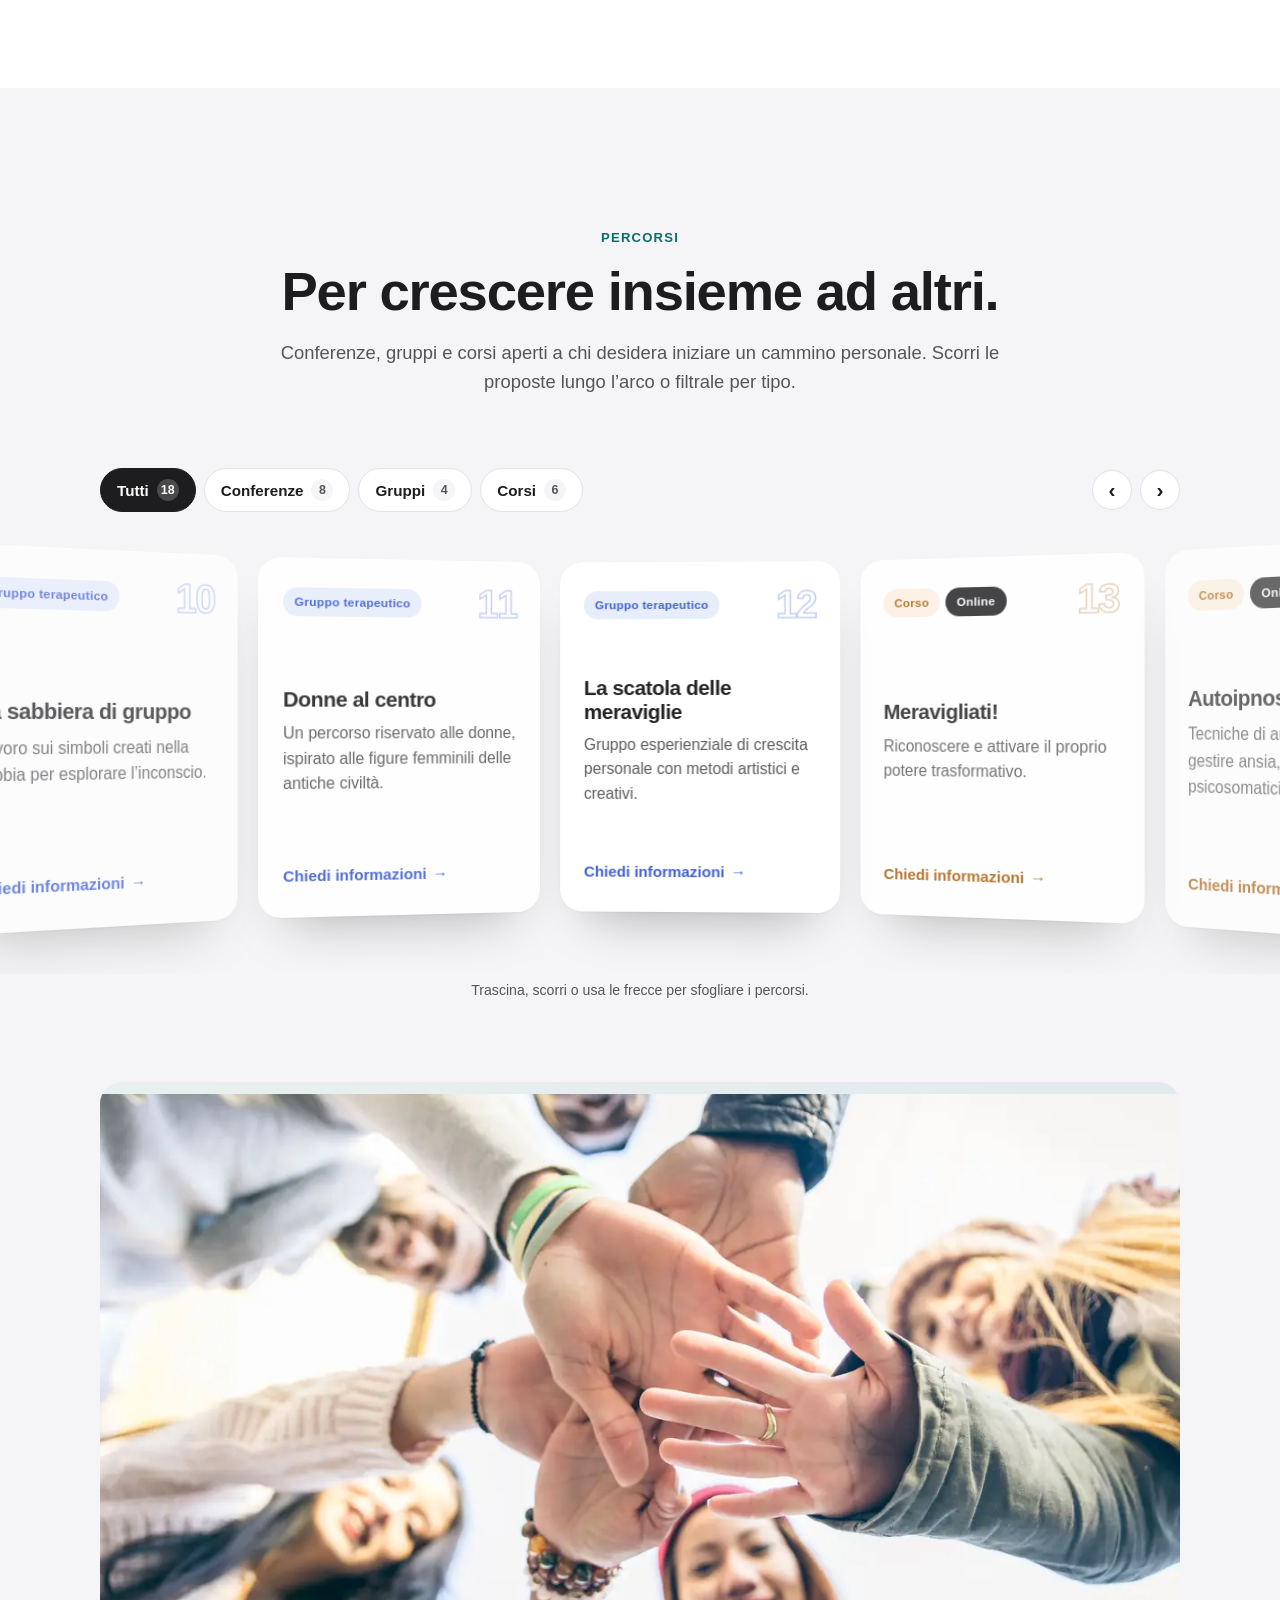
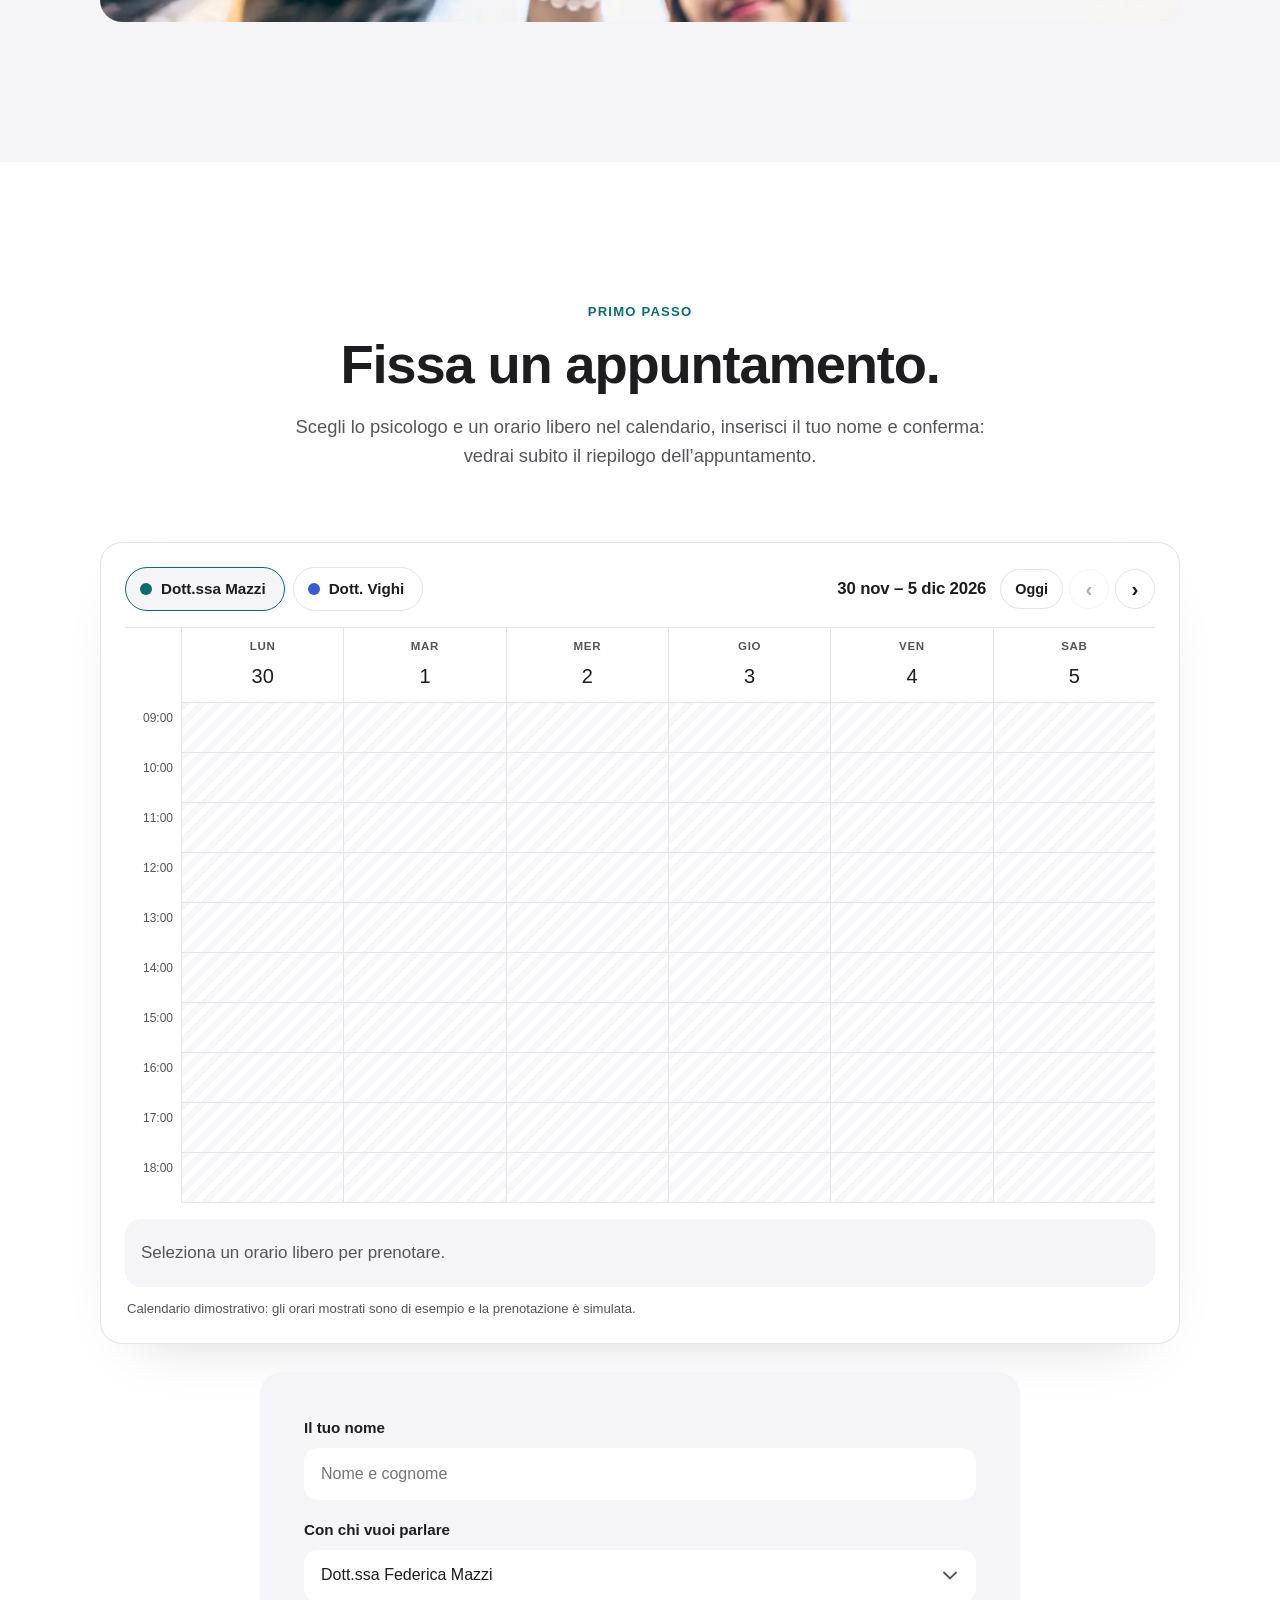
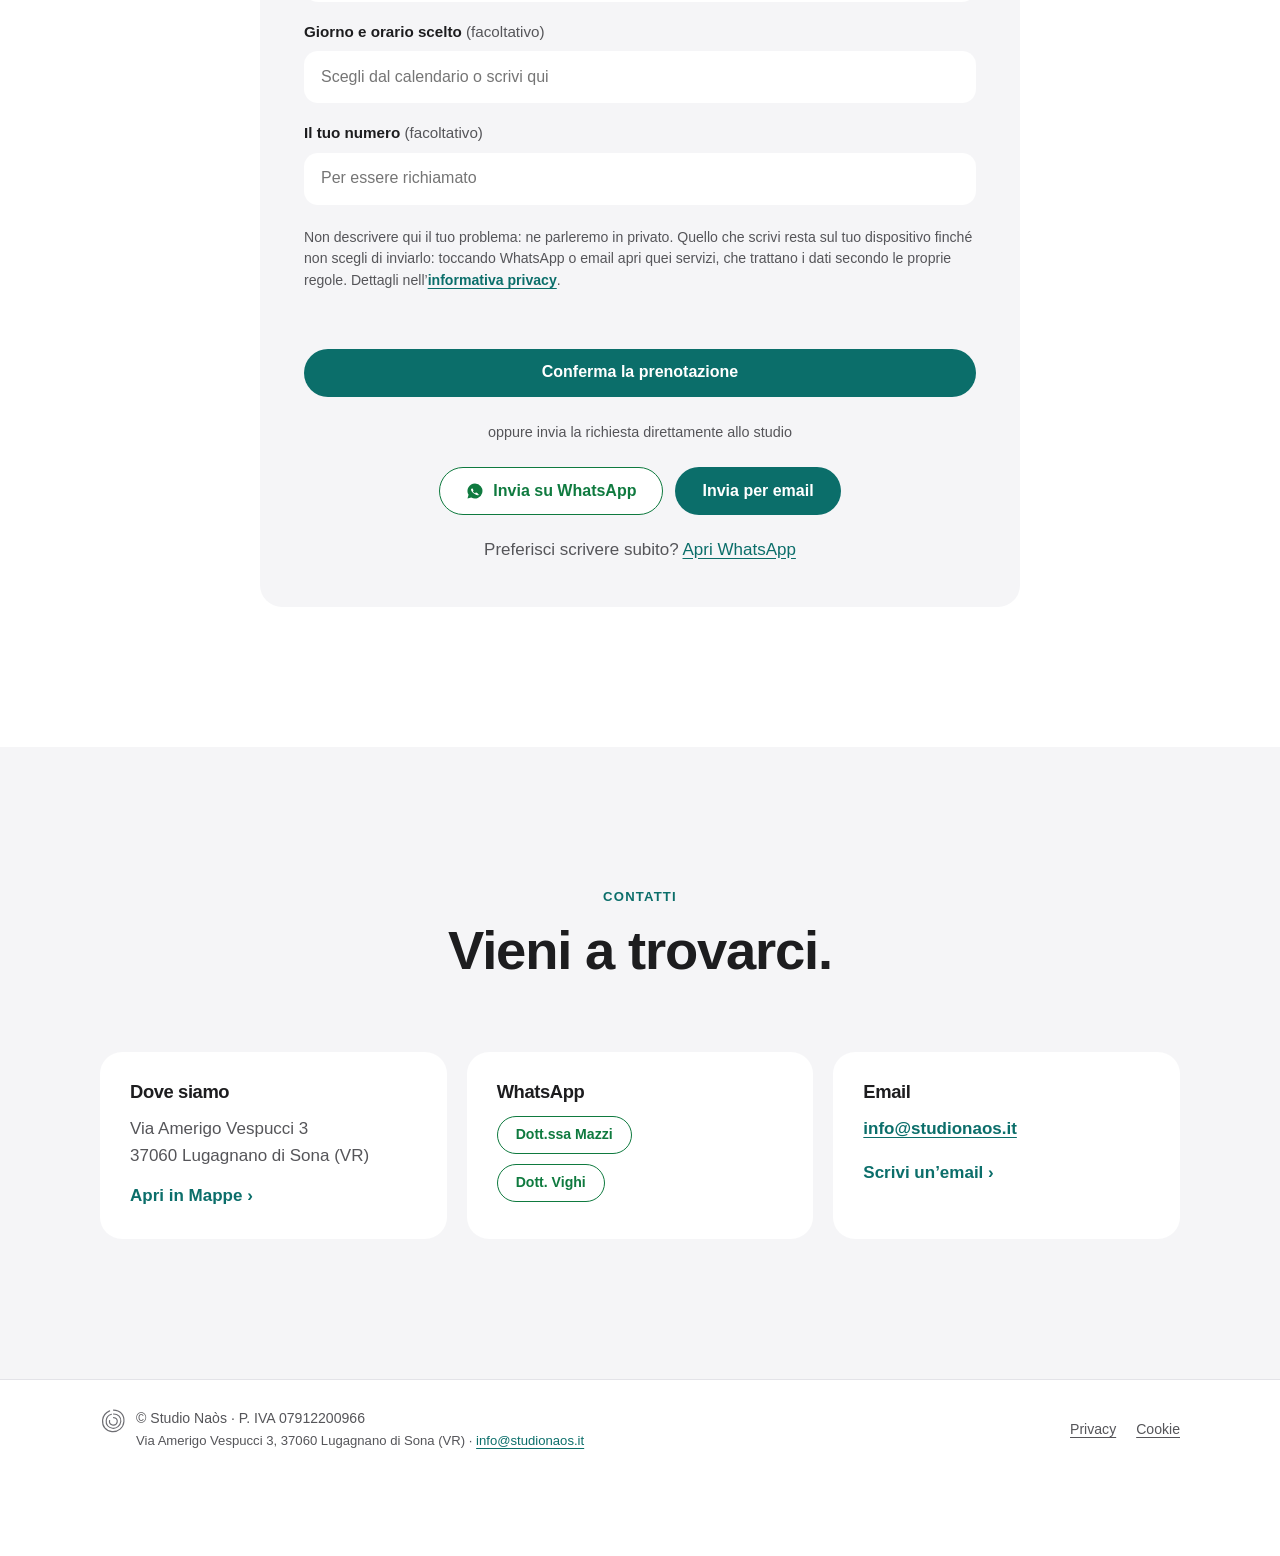
==== commit 16f4d137: "SEO, prestazioni, mobile e pagine privacy e cookie allineate al sito Co-Authored-By: Claude Sonnet 5" ====
--- a/index.html
+++ b/index.html
@@ -3,40 +3,171 @@
 <head>
 <meta charset="utf-8">
 <meta name="viewport" content="width=device-width, initial-scale=1, viewport-fit=cover">
-<title>Studio Naòs – Psicologia e psicoterapia a Verona</title>
-<meta name="description" content="Studio Naòs a Lugagnano di Sona (Verona): psicoterapia, ipnosi, psicologia clinica, percorsi di gruppo e conferenze con la Dott.ssa Federica Mazzi e il Dott. Flaviano Vighi.">
+<title>Studio Naòs · Psicologi e psicoterapia a Verona</title>
+<meta name="description" content="Psicologi a Lugagnano di Sona (Verona): psicoterapia, ipnosi, psicologia clinica, sostegno di coppia, gruppi e corsi. Fissa un appuntamento con lo Studio Naòs.">
+<meta name="robots" content="index, follow, max-image-preview:large, max-snippet:-1, max-video-preview:-1">
+<link rel="canonical" href="https://emanuele79ottolini-collab.github.io/NAOS_DEMO-v1/">
 <meta name="theme-color" content="#ffffff">
-<meta property="og:title" content="Studio Naòs – Psicologia e psicoterapia a Verona">
-<meta property="og:description" content="Ritrova il tuo centro. Psicoterapia, ipnosi, psicologia clinica e percorsi di crescita personale.">
+<meta name="color-scheme" content="light">
+<meta name="referrer" content="strict-origin-when-cross-origin">
+<meta name="format-detection" content="telephone=no">
+<meta name="application-name" content="Studio Naòs">
+<meta name="apple-mobile-web-app-title" content="Studio Naòs">
+<link rel="manifest" href="site.webmanifest">
+<link rel="icon" type="image/svg+xml" href="assets/favicon.svg">
+<link rel="icon" type="image/png" sizes="32x32" href="assets/favicon-32.png">
+<link rel="apple-touch-icon" href="assets/apple-touch-icon.png">
+<link rel="alternate" hreflang="it" href="https://emanuele79ottolini-collab.github.io/NAOS_DEMO-v1/">
+<meta property="og:site_name" content="Studio Naòs">
 <meta property="og:type" content="website">
 <meta property="og:locale" content="it_IT">
-<link rel="icon" type="image/svg+xml" href="assets/favicon.svg">
+<meta property="og:title" content="Studio Naòs · Psicologi e psicoterapia a Verona">
+<meta property="og:description" content="Psicologi a Lugagnano di Sona (Verona): psicoterapia, ipnosi, psicologia clinica, sostegno di coppia, gruppi e corsi. Fissa un appuntamento con lo Studio Naòs.">
+<meta property="og:url" content="https://emanuele79ottolini-collab.github.io/NAOS_DEMO-v1/">
+<meta property="og:image" content="https://emanuele79ottolini-collab.github.io/NAOS_DEMO-v1/assets/og-image.jpg">
+<meta property="og:image:width" content="1200">
+<meta property="og:image:height" content="630">
+<meta property="og:image:alt" content="Parete dello Studio Naòs con il logo e la scritta Psicoterapia, Psicologia Clinica, Ipnosi, Lugagnano di Sona (VR)">
+<meta name="twitter:card" content="summary_large_image">
+<meta name="twitter:title" content="Studio Naòs · Psicologi e psicoterapia a Verona">
+<meta name="twitter:description" content="Psicologi a Lugagnano di Sona (Verona): psicoterapia, ipnosi, psicologia clinica, sostegno di coppia, gruppi e corsi. Fissa un appuntamento con lo Studio Naòs.">
+<meta name="twitter:image" content="https://emanuele79ottolini-collab.github.io/NAOS_DEMO-v1/assets/og-image.jpg">
+<link rel="preload" as="image" href="assets/intro-poster.webp" type="image/webp" fetchpriority="high">
 <script>if("scrollRestoration" in history)history.scrollRestoration="manual";if(!location.hash)window.scrollTo(0,0);</script>
-<link rel="stylesheet" href="styles.css?v=man3">
 <script type="application/ld+json">
 {
   "@context": "https://schema.org",
-  "@type": "MedicalBusiness",
-  "name": "Studio Naòs",
-  "logo": "assets/favicon.svg",
-  "description": "Studio di psicologia, psicoterapia e ipnosi a Lugagnano di Sona (Verona).",
-  "email": "info@studionaos.it",
-  "address": {
-    "@type": "PostalAddress",
-    "streetAddress": "Via Amerigo Vespucci 3",
-    "postalCode": "37060",
-    "addressLocality": "Lugagnano di Sona",
-    "addressRegion": "VR",
-    "addressCountry": "IT"
-  },
-  "geo": {
-    "@type": "GeoCoordinates",
-    "latitude": 45.4351404,
-    "longitude": 10.8882377
-  },
-  "hasMap": "https://maps.app.goo.gl/pe1WX2bRQaBid67b8"
+  "@graph": [
+    {
+      "@type": "WebSite",
+      "@id": "https://emanuele79ottolini-collab.github.io/NAOS_DEMO-v1/#website",
+      "url": "https://emanuele79ottolini-collab.github.io/NAOS_DEMO-v1/",
+      "name": "Studio Naòs",
+      "inLanguage": "it-IT",
+      "publisher": {
+        "@id": "https://emanuele79ottolini-collab.github.io/NAOS_DEMO-v1/#studio"
+      }
+    },
+    {
+      "@type": [
+        "MedicalBusiness",
+        "LocalBusiness"
+      ],
+      "@id": "https://emanuele79ottolini-collab.github.io/NAOS_DEMO-v1/#studio",
+      "name": "Studio Naòs",
+      "url": "https://emanuele79ottolini-collab.github.io/NAOS_DEMO-v1/",
+      "description": "Studio di psicologia, psicoterapia e ipnosi a Lugagnano di Sona, vicino a Verona. Psicologia clinica per singoli e coppie, percorsi di gruppo, corsi e conferenze.",
+      "logo": {
+        "@type": "ImageObject",
+        "url": "https://emanuele79ottolini-collab.github.io/NAOS_DEMO-v1/assets/icon-512.png",
+        "width": 512,
+        "height": 512
+      },
+      "image": [
+        "https://emanuele79ottolini-collab.github.io/NAOS_DEMO-v1/assets/og-image.jpg"
+      ],
+      "email": "info@studionaos.it",
+      "vatID": "IT07912200966",
+      "address": {
+        "@type": "PostalAddress",
+        "streetAddress": "Via Amerigo Vespucci 3",
+        "postalCode": "37060",
+        "addressLocality": "Lugagnano di Sona",
+        "addressRegion": "VR",
+        "addressCountry": "IT"
+      },
+      "geo": {
+        "@type": "GeoCoordinates",
+        "latitude": 45.4351404,
+        "longitude": 10.8882377
+      },
+      "hasMap": "https://maps.app.goo.gl/pe1WX2bRQaBid67b8",
+      "areaServed": [
+        "Lugagnano di Sona",
+        "Sona",
+        "Verona"
+      ],
+      "knowsAbout": [
+        "Psicoterapia",
+        "Ipnosi",
+        "Autoipnosi",
+        "Psicologia clinica",
+        "Counseling",
+        "Costellazioni sistemiche"
+      ],
+      "contactPoint": {
+        "@type": "ContactPoint",
+        "contactType": "prenotazioni",
+        "email": "info@studionaos.it",
+        "availableLanguage": "it"
+      },
+      "founder": [
+        {
+          "@id": "https://emanuele79ottolini-collab.github.io/NAOS_DEMO-v1/#mazzi"
+        },
+        {
+          "@id": "https://emanuele79ottolini-collab.github.io/NAOS_DEMO-v1/#vighi"
+        }
+      ],
+      "hasOfferCatalog": {
+        "@type": "OfferCatalog",
+        "name": "Servizi dello studio",
+        "itemListElement": [
+          {
+            "@type": "Offer",
+            "itemOffered": {
+              "@type": "Service",
+              "name": "Psicoterapia e ipnosi",
+              "description": "Lavoro sulle radici inconsce dei disturbi psicosomatici e sul percorso di conoscenza di sé, con metodi analitici e ipnotici."
+            }
+          },
+          {
+            "@type": "Offer",
+            "itemOffered": {
+              "@type": "Service",
+              "name": "Psicologia clinica",
+              "description": "Colloqui di sostegno per singoli e per coppie, per comprendere le difficoltà e costruire strategie per affrontarle."
+            }
+          },
+          {
+            "@type": "Offer",
+            "itemOffered": {
+              "@type": "Service",
+              "name": "Percorsi, gruppi e conferenze",
+              "description": "Conferenze, gruppi terapeutici e corsi, anche online, per conoscere meglio se stessi, gli altri e la società."
+            }
+          }
+        ]
+      }
+    },
+    {
+      "@type": "Person",
+      "@id": "https://emanuele79ottolini-collab.github.io/NAOS_DEMO-v1/#mazzi",
+      "name": "Federica Mazzi",
+      "honorificPrefix": "Dott.ssa",
+      "jobTitle": "Psicologa clinica e psicoterapeuta",
+      "url": "https://www.federicamazzi.it",
+      "image": "https://emanuele79ottolini-collab.github.io/NAOS_DEMO-v1/assets/mazzi.jpg",
+      "worksFor": {
+        "@id": "https://emanuele79ottolini-collab.github.io/NAOS_DEMO-v1/#studio"
+      }
+    },
+    {
+      "@type": "Person",
+      "@id": "https://emanuele79ottolini-collab.github.io/NAOS_DEMO-v1/#vighi",
+      "name": "Flaviano Vighi",
+      "honorificPrefix": "Dott.",
+      "jobTitle": "Psicoterapeuta analitico e ipnoterapeuta",
+      "url": "https://www.dottorflavianovighi.com",
+      "image": "https://emanuele79ottolini-collab.github.io/NAOS_DEMO-v1/assets/vighi.jpg",
+      "worksFor": {
+        "@id": "https://emanuele79ottolini-collab.github.io/NAOS_DEMO-v1/#studio"
+      }
+    }
+  ]
 }
 </script>
+<link rel="stylesheet" href="styles.css?v=seo2">
 </head>
 <body>
 <svg width="0" height="0" style="position:absolute" aria-hidden="true" focusable="false">
@@ -80,8 +211,9 @@
   <section class="film" aria-label="Video di presentazione">
     <div class="film-frame">
       <div class="film-media">
-        <video id="filmVideo" muted playsinline preload="auto" controls poster="assets/intro-poster.jpg" aria-label="Video di presentazione: dall'esterno del tempio all'ingresso dello Studio Naòs, fino al logo dello studio">
-          <source src="assets/intro.mp4" type="video/mp4">
+        <video id="filmVideo" muted playsinline preload="none" controls width="1280" height="720" poster="assets/intro-poster.webp" data-sd="assets/intro-sd.mp4" data-hd="assets/intro-hd.mp4" aria-label="Video di presentazione: dall'esterno del tempio all'ingresso dello Studio Naòs, fino al logo dello studio">
+          <source src="assets/intro-sd.mp4" type="video/mp4">
+          <p>Il video non può essere riprodotto da questo browser. <a href="assets/intro-sd.mp4">Scarica il video di presentazione</a>.</p>
         </video>
       </div>
       <button type="button" class="film-btn" id="filmBtn" data-state="paused" aria-label="Riproduci il video" hidden>
@@ -104,18 +236,21 @@
   <section class="hero" id="hero">
     <div class="wrap hero-text reveal">
       <p class="eyebrow">Psicologia · Psicoterapia · Ipnosi</p>
-      <h1>Ritrova<br>il tuo centro.</h1>
+      <h1>Ritrova<br>il tuo centro.<span class="sr"> Studio Naòs, psicologi e psicoterapeuti a Lugagnano di Sona, Verona.</span></h1>
       <p class="lead">Uno spazio sereno a Lugagnano di Sona, vicino a Verona, per capire ciò che senti e scegliere con libertà il passo successivo.</p>
       <div class="cta-row">
         <a class="btn btn-primary" href="#appuntamento">Fissa un appuntamento</a>
-        <a class="btn btn-wa" href="https://wa.me/393772609553?text=Buongiorno%2C%20vorrei%20informazioni%20sullo%20Studio%20Na%C3%B2s." target="_blank" rel="noopener">
+        <a class="btn btn-wa" href="https://wa.me/393772609553?text=Buongiorno%2C%20vorrei%20informazioni%20sullo%20Studio%20Na%C3%B2s." target="_blank" rel="noopener noreferrer">
           <svg viewBox="0 0 24 24" width="18" height="18" aria-hidden="true"><path fill="currentColor" d="M12 2a10 10 0 0 0-8.6 15.1L2 22l5-1.3A10 10 0 1 0 12 2Zm5.8 14.2c-.2.7-1.4 1.3-1.9 1.3-.5.1-1.1.1-1.8-.1a14 14 0 0 1-4.9-3 10 10 0 0 1-2.2-3c-.3-.7-.5-1.600 0-2.200.2-.3.600-.6.900-.6h.5c.2 0 .4 0 .6.500l.8 1.900c.1.200.1.400 0 .5l-.4.600c-.2.200-.3.300-.1.600.600 1 1.400 1.800 2.400 2.300.3.200.5.100.700-.1l.6-.8c.2-.2.400-.2.600-.1l1.800.9c.2.100.4.200.4.400.100.200.1.800-.1 1.400Z"/></svg>
           Scrivici su WhatsApp
         </a>
       </div>
     </div>
     <figure class="hero-photo reveal" data-parallax>
-      <img src="assets/hero.jpg" alt="Due mani che si stringono con delicatezza, immagine di ascolto e sostegno" fetchpriority="high" width="1200" height="700">
+      <picture>
+        <source type="image/webp" srcset="assets/hero-640.webp 640w, assets/hero-1200.webp 1200w" sizes="(max-width: 1200px) 100vw, 1180px">
+        <img src="assets/hero.jpg" alt="Due mani che si stringono con delicatezza, immagine di ascolto e sostegno" width="1200" height="800" loading="lazy" decoding="async">
+      </picture>
     </figure>
   </section>
 
@@ -164,7 +299,10 @@
   <!-- IMMAGINE A TUTTA LARGHEZZA -->
   <section class="band" aria-hidden="false">
     <figure class="band-photo" data-parallax>
-      <img src="assets/coppia.jpg" alt="Una coppia che corre felice sulla spiaggia, immagine di leggerezza e relazione" loading="lazy" width="1200" height="700">
+      <picture>
+        <source type="image/webp" srcset="assets/coppia-700.webp 700w, assets/coppia-1300.webp 1300w" sizes="100vw">
+        <img src="assets/coppia.jpg" alt="Una coppia che corre felice sulla spiaggia, immagine di leggerezza e relazione" loading="lazy" decoding="async" width="1300" height="866">
+      </picture>
       <figcaption class="band-caption reveal">
         <p>Stare bene non è assenza di problemi,<br>è sapere dove tornare.</p>
       </figcaption>
@@ -181,29 +319,35 @@
       <div class="people">
         <article class="person reveal">
           <div class="person-photo">
-            <img src="assets/mazzi.png" alt="Ritratto della Dott.ssa Federica Mazzi" loading="lazy" width="160" height="160">
-            <a class="site-link" href="https://www.federicamazzi.it" target="_blank" rel="noopener" aria-label="Sito personale della Dott.ssa Federica Mazzi (si apre in una nuova scheda)">Sito personale</a>
+            <picture>
+              <source type="image/webp" srcset="assets/mazzi.webp">
+              <img src="assets/mazzi.jpg" alt="Ritratto della Dott.ssa Federica Mazzi" loading="lazy" decoding="async" width="300" height="300">
+            </picture>
+            <a class="site-link" href="https://www.federicamazzi.it" target="_blank" rel="noopener noreferrer" aria-label="Sito personale della Dott.ssa Federica Mazzi (si apre in una nuova scheda)">Sito personale</a>
           </div>
           <div>
             <h3>Dott.ssa Federica Mazzi</h3>
             <p class="role">Psicologa clinica e psicoterapeuta</p>
             <p>Counselor ad indirizzo Gestalt e coach PNL, co-fondatrice dello studio. Si specializza in tecniche meditative ed è autrice del libro <em>“Meravigliati di te stessa”</em>.</p>
             <p class="person-links">
-              <a class="btn btn-wa btn-small" href="https://wa.me/393772609553?text=Buongiorno%20Dott.ssa%20Mazzi%2C%20vorrei%20fissare%20un%20appuntamento." target="_blank" rel="noopener" aria-label="Scrivi alla Dott.ssa Mazzi su WhatsApp">Scrivi su WhatsApp</a>
+              <a class="btn btn-wa btn-small" href="https://wa.me/393772609553?text=Buongiorno%20Dott.ssa%20Mazzi%2C%20vorrei%20fissare%20un%20appuntamento." target="_blank" rel="noopener noreferrer" aria-label="Scrivi alla Dott.ssa Mazzi su WhatsApp">Scrivi su WhatsApp</a>
             </p>
           </div>
         </article>
         <article class="person reveal">
           <div class="person-photo">
-            <img src="assets/vighi.png" alt="Ritratto del Dott. Flaviano Vighi" loading="lazy" width="160" height="160">
-            <a class="site-link" href="https://www.dottorflavianovighi.com" target="_blank" rel="noopener" aria-label="Sito personale del Dott. Flaviano Vighi (si apre in una nuova scheda)">Sito personale</a>
+            <picture>
+              <source type="image/webp" srcset="assets/vighi.webp">
+              <img src="assets/vighi.jpg" alt="Ritratto del Dott. Flaviano Vighi" loading="lazy" decoding="async" width="300" height="300">
+            </picture>
+            <a class="site-link" href="https://www.dottorflavianovighi.com" target="_blank" rel="noopener noreferrer" aria-label="Sito personale del Dott. Flaviano Vighi (si apre in una nuova scheda)">Sito personale</a>
           </div>
           <div>
             <h3>Dott. Flaviano Vighi</h3>
             <p class="role">Psicoterapeuta analitico e ipnoterapeuta</p>
             <p>Co-fondatore dello studio, con studi in filosofia e teologia e una specializzazione in meditazione e autoipnosi. È autore del libro <em>“Autoipnosi per l’Anima”</em>.</p>
             <p class="person-links">
-              <a class="btn btn-wa btn-small" href="https://wa.me/393356822198?text=Buongiorno%20Dott.%20Vighi%2C%20vorrei%20fissare%20un%20appuntamento." target="_blank" rel="noopener" aria-label="Scrivi al Dott. Vighi su WhatsApp">Scrivi su WhatsApp</a>
+              <a class="btn btn-wa btn-small" href="https://wa.me/393356822198?text=Buongiorno%20Dott.%20Vighi%2C%20vorrei%20fissare%20un%20appuntamento." target="_blank" rel="noopener noreferrer" aria-label="Scrivi al Dott. Vighi su WhatsApp">Scrivi su WhatsApp</a>
             </p>
           </div>
         </article>
@@ -239,7 +383,7 @@
               <div class="pc-top"><span class="tag tag-conf">Conferenza gratuita</span><span class="pc-num" aria-hidden="true">01</span></div>
               <h3>Non vivo più senza te</h3>
               <p>Riconoscere la dipendenza affettiva e imparare a volersi bene.</p>
-              <a class="pc-link" href="https://wa.me/393772609553?text=Buongiorno%2C%20vorrei%20informazioni%20su%20%C2%ABNon%20vivo%20pi%C3%B9%20senza%20te%C2%BB." target="_blank" rel="noopener" aria-label="Chiedi informazioni su Non vivo più senza te su WhatsApp">Chiedi informazioni</a>
+              <a class="pc-link" href="https://wa.me/393772609553?text=Buongiorno%2C%20vorrei%20informazioni%20su%20%C2%ABNon%20vivo%20pi%C3%B9%20senza%20te%C2%BB." target="_blank" rel="noopener noreferrer" aria-label="Chiedi informazioni su Non vivo più senza te su WhatsApp">Chiedi informazioni</a>
             </article>
           </li>
           <li class="pcard" data-cat="conf" style="--i:1">
@@ -247,7 +391,7 @@
               <div class="pc-top"><span class="tag tag-conf">Conferenza gratuita</span><span class="pc-num" aria-hidden="true">02</span></div>
               <h3>Le carezze che nutrono</h3>
               <p>Il bisogno di riconoscimento e la motivazione nelle relazioni.</p>
-              <a class="pc-link" href="https://wa.me/393772609553?text=Buongiorno%2C%20vorrei%20informazioni%20su%20%C2%ABLe%20carezze%20che%20nutrono%C2%BB." target="_blank" rel="noopener" aria-label="Chiedi informazioni su Le carezze che nutrono su WhatsApp">Chiedi informazioni</a>
+              <a class="pc-link" href="https://wa.me/393772609553?text=Buongiorno%2C%20vorrei%20informazioni%20su%20%C2%ABLe%20carezze%20che%20nutrono%C2%BB." target="_blank" rel="noopener noreferrer" aria-label="Chiedi informazioni su Le carezze che nutrono su WhatsApp">Chiedi informazioni</a>
             </article>
           </li>
           <li class="pcard" data-cat="conf" style="--i:2">
@@ -255,7 +399,7 @@
               <div class="pc-top"><span class="tag tag-conf">Conferenza gratuita</span><span class="pc-num" aria-hidden="true">03</span></div>
               <h3>I sogni: immagini dell’anima</h3>
               <p>Una serata per esplorare il significato dei sogni.</p>
-              <a class="pc-link" href="https://wa.me/393772609553?text=Buongiorno%2C%20vorrei%20informazioni%20su%20%C2%ABI%20sogni%3A%20immagini%20dell%E2%80%99anima%C2%BB." target="_blank" rel="noopener" aria-label="Chiedi informazioni su I sogni: immagini dell’anima su WhatsApp">Chiedi informazioni</a>
+              <a class="pc-link" href="https://wa.me/393772609553?text=Buongiorno%2C%20vorrei%20informazioni%20su%20%C2%ABI%20sogni%3A%20immagini%20dell%E2%80%99anima%C2%BB." target="_blank" rel="noopener noreferrer" aria-label="Chiedi informazioni su I sogni: immagini dell’anima su WhatsApp">Chiedi informazioni</a>
             </article>
           </li>
           <li class="pcard" data-cat="conf" style="--i:3">
@@ -263,7 +407,7 @@
               <div class="pc-top"><span class="tag tag-conf">Conferenza gratuita</span><span class="pc-num" aria-hidden="true">04</span></div>
               <h3>Relazioni, identità, sessualità</h3>
               <p>Un’introduzione al mondo LGBTQ+ con la Dott.ssa Giorgia Fasoli.</p>
-              <a class="pc-link" href="https://wa.me/393772609553?text=Buongiorno%2C%20vorrei%20informazioni%20su%20%C2%ABRelazioni%2C%20identit%C3%A0%2C%20sessualit%C3%A0%C2%BB." target="_blank" rel="noopener" aria-label="Chiedi informazioni su Relazioni, identità, sessualità su WhatsApp">Chiedi informazioni</a>
+              <a class="pc-link" href="https://wa.me/393772609553?text=Buongiorno%2C%20vorrei%20informazioni%20su%20%C2%ABRelazioni%2C%20identit%C3%A0%2C%20sessualit%C3%A0%C2%BB." target="_blank" rel="noopener noreferrer" aria-label="Chiedi informazioni su Relazioni, identità, sessualità su WhatsApp">Chiedi informazioni</a>
             </article>
           </li>
           <li class="pcard" data-cat="conf" style="--i:4">
@@ -271,7 +415,7 @@
               <div class="pc-top"><span class="tag tag-conf">Conferenza gratuita</span><span class="pc-num" aria-hidden="true">05</span></div>
               <h3>Ho una storia da raccontarti</h3>
               <p>La presentazione di un libro della Dott.ssa Mazzi.</p>
-              <a class="pc-link" href="https://wa.me/393772609553?text=Buongiorno%2C%20vorrei%20informazioni%20su%20%C2%ABHo%20una%20storia%20da%20raccontarti%C2%BB." target="_blank" rel="noopener" aria-label="Chiedi informazioni su Ho una storia da raccontarti su WhatsApp">Chiedi informazioni</a>
+              <a class="pc-link" href="https://wa.me/393772609553?text=Buongiorno%2C%20vorrei%20informazioni%20su%20%C2%ABHo%20una%20storia%20da%20raccontarti%C2%BB." target="_blank" rel="noopener noreferrer" aria-label="Chiedi informazioni su Ho una storia da raccontarti su WhatsApp">Chiedi informazioni</a>
             </article>
           </li>
           <li class="pcard" data-cat="conf" style="--i:5">
@@ -279,7 +423,7 @@
               <div class="pc-top"><span class="tag tag-conf">Conferenza gratuita</span><span class="pc-num" aria-hidden="true">06</span></div>
               <h3>Tu puoi essere felice</h3>
               <p>Affrontare i periodi difficili, parte del ciclo della vita.</p>
-              <a class="pc-link" href="https://wa.me/393772609553?text=Buongiorno%2C%20vorrei%20informazioni%20su%20%C2%ABTu%20puoi%20essere%20felice%C2%BB." target="_blank" rel="noopener" aria-label="Chiedi informazioni su Tu puoi essere felice su WhatsApp">Chiedi informazioni</a>
+              <a class="pc-link" href="https://wa.me/393772609553?text=Buongiorno%2C%20vorrei%20informazioni%20su%20%C2%ABTu%20puoi%20essere%20felice%C2%BB." target="_blank" rel="noopener noreferrer" aria-label="Chiedi informazioni su Tu puoi essere felice su WhatsApp">Chiedi informazioni</a>
             </article>
           </li>
           <li class="pcard" data-cat="conf" style="--i:6">
@@ -287,7 +431,7 @@
               <div class="pc-top"><span class="tag tag-conf">Conferenza gratuita</span><span class="pc-num" aria-hidden="true">07</span></div>
               <h3>L’arte di parlare e di farsi ascoltare</h3>
               <p>Il coraggio di esprimersi e quello di ascoltare.</p>
-              <a class="pc-link" href="https://wa.me/393772609553?text=Buongiorno%2C%20vorrei%20informazioni%20su%20%C2%ABL%E2%80%99arte%20di%20parlare%20e%20di%20farsi%20ascoltare%C2%BB." target="_blank" rel="noopener" aria-label="Chiedi informazioni su L’arte di parlare e di farsi ascoltare su WhatsApp">Chiedi informazioni</a>
+              <a class="pc-link" href="https://wa.me/393772609553?text=Buongiorno%2C%20vorrei%20informazioni%20su%20%C2%ABL%E2%80%99arte%20di%20parlare%20e%20di%20farsi%20ascoltare%C2%BB." target="_blank" rel="noopener noreferrer" aria-label="Chiedi informazioni su L’arte di parlare e di farsi ascoltare su WhatsApp">Chiedi informazioni</a>
             </article>
           </li>
           <li class="pcard" data-cat="conf" style="--i:7">
@@ -295,7 +439,7 @@
               <div class="pc-top"><span class="tag tag-conf">Conferenza gratuita</span><span class="pc-num" aria-hidden="true">08</span></div>
               <h3>Meravigliati di te stesso</h3>
               <p>Amarsi e accettarsi, scegliendo con libertà ciò che è meglio per sé.</p>
-              <a class="pc-link" href="https://wa.me/393772609553?text=Buongiorno%2C%20vorrei%20informazioni%20su%20%C2%ABMeravigliati%20di%20te%20stesso%C2%BB." target="_blank" rel="noopener" aria-label="Chiedi informazioni su Meravigliati di te stesso su WhatsApp">Chiedi informazioni</a>
+              <a class="pc-link" href="https://wa.me/393772609553?text=Buongiorno%2C%20vorrei%20informazioni%20su%20%C2%ABMeravigliati%20di%20te%20stesso%C2%BB." target="_blank" rel="noopener noreferrer" aria-label="Chiedi informazioni su Meravigliati di te stesso su WhatsApp">Chiedi informazioni</a>
             </article>
           </li>
           <li class="pcard" data-cat="grup" style="--i:8">
@@ -303,7 +447,7 @@
               <div class="pc-top"><span class="tag tag-grup">Gruppo terapeutico</span><span class="pc-num" aria-hidden="true">09</span></div>
               <h3>Costellazioni sistemiche</h3>
               <p>Un metodo psicoterapeutico ispirato alle dinamiche dei sistemi familiari.</p>
-              <a class="pc-link" href="https://wa.me/393772609553?text=Buongiorno%2C%20vorrei%20informazioni%20su%20%C2%ABCostellazioni%20sistemiche%C2%BB." target="_blank" rel="noopener" aria-label="Chiedi informazioni su Costellazioni sistemiche su WhatsApp">Chiedi informazioni</a>
+              <a class="pc-link" href="https://wa.me/393772609553?text=Buongiorno%2C%20vorrei%20informazioni%20su%20%C2%ABCostellazioni%20sistemiche%C2%BB." target="_blank" rel="noopener noreferrer" aria-label="Chiedi informazioni su Costellazioni sistemiche su WhatsApp">Chiedi informazioni</a>
             </article>
           </li>
           <li class="pcard" data-cat="grup" style="--i:9">
@@ -311,7 +455,7 @@
               <div class="pc-top"><span class="tag tag-grup">Gruppo terapeutico</span><span class="pc-num" aria-hidden="true">10</span></div>
               <h3>La sabbiera di gruppo</h3>
               <p>Lavoro sui simboli creati nella sabbia per esplorare l’inconscio.</p>
-              <a class="pc-link" href="https://wa.me/393772609553?text=Buongiorno%2C%20vorrei%20informazioni%20su%20%C2%ABLa%20sabbiera%20di%20gruppo%C2%BB." target="_blank" rel="noopener" aria-label="Chiedi informazioni su La sabbiera di gruppo su WhatsApp">Chiedi informazioni</a>
+              <a class="pc-link" href="https://wa.me/393772609553?text=Buongiorno%2C%20vorrei%20informazioni%20su%20%C2%ABLa%20sabbiera%20di%20gruppo%C2%BB." target="_blank" rel="noopener noreferrer" aria-label="Chiedi informazioni su La sabbiera di gruppo su WhatsApp">Chiedi informazioni</a>
             </article>
           </li>
           <li class="pcard" data-cat="grup" style="--i:10">
@@ -319,7 +463,7 @@
               <div class="pc-top"><span class="tag tag-grup">Gruppo terapeutico</span><span class="pc-num" aria-hidden="true">11</span></div>
               <h3>Donne al centro</h3>
               <p>Un percorso riservato alle donne, ispirato alle figure femminili delle antiche civiltà.</p>
-              <a class="pc-link" href="https://wa.me/393772609553?text=Buongiorno%2C%20vorrei%20informazioni%20su%20%C2%ABDonne%20al%20centro%C2%BB." target="_blank" rel="noopener" aria-label="Chiedi informazioni su Donne al centro su WhatsApp">Chiedi informazioni</a>
+              <a class="pc-link" href="https://wa.me/393772609553?text=Buongiorno%2C%20vorrei%20informazioni%20su%20%C2%ABDonne%20al%20centro%C2%BB." target="_blank" rel="noopener noreferrer" aria-label="Chiedi informazioni su Donne al centro su WhatsApp">Chiedi informazioni</a>
             </article>
           </li>
           <li class="pcard" data-cat="grup" style="--i:11">
@@ -327,7 +471,7 @@
               <div class="pc-top"><span class="tag tag-grup">Gruppo terapeutico</span><span class="pc-num" aria-hidden="true">12</span></div>
               <h3>La scatola delle meraviglie</h3>
               <p>Gruppo esperienziale di crescita personale con metodi artistici e creativi.</p>
-              <a class="pc-link" href="https://wa.me/393772609553?text=Buongiorno%2C%20vorrei%20informazioni%20su%20%C2%ABLa%20scatola%20delle%20meraviglie%C2%BB." target="_blank" rel="noopener" aria-label="Chiedi informazioni su La scatola delle meraviglie su WhatsApp">Chiedi informazioni</a>
+              <a class="pc-link" href="https://wa.me/393772609553?text=Buongiorno%2C%20vorrei%20informazioni%20su%20%C2%ABLa%20scatola%20delle%20meraviglie%C2%BB." target="_blank" rel="noopener noreferrer" aria-label="Chiedi informazioni su La scatola delle meraviglie su WhatsApp">Chiedi informazioni</a>
             </article>
           </li>
           <li class="pcard" data-cat="cors" style="--i:12">
@@ -335,7 +479,7 @@
               <div class="pc-top"><span class="tag tag-cors">Corso</span><span class="tag tag-online">Online</span><span class="pc-num" aria-hidden="true">13</span></div>
               <h3>Meravigliati!</h3>
               <p>Riconoscere e attivare il proprio potere trasformativo.</p>
-              <a class="pc-link" href="https://wa.me/393772609553?text=Buongiorno%2C%20vorrei%20informazioni%20su%20%C2%ABMeravigliati%21%C2%BB." target="_blank" rel="noopener" aria-label="Chiedi informazioni su Meravigliati! su WhatsApp">Chiedi informazioni</a>
+              <a class="pc-link" href="https://wa.me/393772609553?text=Buongiorno%2C%20vorrei%20informazioni%20su%20%C2%ABMeravigliati%21%C2%BB." target="_blank" rel="noopener noreferrer" aria-label="Chiedi informazioni su Meravigliati! su WhatsApp">Chiedi informazioni</a>
             </article>
           </li>
           <li class="pcard" data-cat="cors" style="--i:13">
@@ -343,7 +487,7 @@
               <div class="pc-top"><span class="tag tag-cors">Corso</span><span class="tag tag-online">Online</span><span class="pc-num" aria-hidden="true">14</span></div>
               <h3>Autoipnosi per l’Anima</h3>
               <p>Tecniche di autoipnosi per gestire ansia, stress e disturbi psicosomatici.</p>
-              <a class="pc-link" href="https://wa.me/393772609553?text=Buongiorno%2C%20vorrei%20informazioni%20su%20%C2%ABAutoipnosi%20per%20l%E2%80%99Anima%C2%BB." target="_blank" rel="noopener" aria-label="Chiedi informazioni su Autoipnosi per l’Anima su WhatsApp">Chiedi informazioni</a>
+              <a class="pc-link" href="https://wa.me/393772609553?text=Buongiorno%2C%20vorrei%20informazioni%20su%20%C2%ABAutoipnosi%20per%20l%E2%80%99Anima%C2%BB." target="_blank" rel="noopener noreferrer" aria-label="Chiedi informazioni su Autoipnosi per l’Anima su WhatsApp">Chiedi informazioni</a>
             </article>
           </li>
           <li class="pcard" data-cat="cors" style="--i:14">
@@ -351,7 +495,7 @@
               <div class="pc-top"><span class="tag tag-cors">Corso</span><span class="pc-num" aria-hidden="true">15</span></div>
               <h3>L’arte del rilassamento</h3>
               <p>Primo e secondo livello: autoipnosi per ansia e stress.</p>
-              <a class="pc-link" href="https://wa.me/393772609553?text=Buongiorno%2C%20vorrei%20informazioni%20su%20%C2%ABL%E2%80%99arte%20del%20rilassamento%C2%BB." target="_blank" rel="noopener" aria-label="Chiedi informazioni su L’arte del rilassamento su WhatsApp">Chiedi informazioni</a>
+              <a class="pc-link" href="https://wa.me/393772609553?text=Buongiorno%2C%20vorrei%20informazioni%20su%20%C2%ABL%E2%80%99arte%20del%20rilassamento%C2%BB." target="_blank" rel="noopener noreferrer" aria-label="Chiedi informazioni su L’arte del rilassamento su WhatsApp">Chiedi informazioni</a>
             </article>
           </li>
           <li class="pcard" data-cat="cors" style="--i:15">
@@ -359,7 +503,7 @@
               <div class="pc-top"><span class="tag tag-cors">Corso</span><span class="pc-num" aria-hidden="true">16</span></div>
               <h3>Gruppo di auto-aiuto sulle dipendenze</h3>
               <p>Per chi vive una dipendenza da sostanze, legali o illegali.</p>
-              <a class="pc-link" href="https://wa.me/393772609553?text=Buongiorno%2C%20vorrei%20informazioni%20su%20%C2%ABGruppo%20di%20auto-aiuto%20sulle%20dipendenze%C2%BB." target="_blank" rel="noopener" aria-label="Chiedi informazioni su Gruppo di auto-aiuto sulle dipendenze su WhatsApp">Chiedi informazioni</a>
+              <a class="pc-link" href="https://wa.me/393772609553?text=Buongiorno%2C%20vorrei%20informazioni%20su%20%C2%ABGruppo%20di%20auto-aiuto%20sulle%20dipendenze%C2%BB." target="_blank" rel="noopener noreferrer" aria-label="Chiedi informazioni su Gruppo di auto-aiuto sulle dipendenze su WhatsApp">Chiedi informazioni</a>
             </article>
           </li>
           <li class="pcard" data-cat="cors" style="--i:16">
@@ -367,7 +511,7 @@
               <div class="pc-top"><span class="tag tag-cors">Corso</span><span class="pc-num" aria-hidden="true">17</span></div>
               <h3>Dimagrire con l’autoipnosi</h3>
               <p>Cinque incontri su tecniche di autoipnosi per metabolismo e peso.</p>
-              <a class="pc-link" href="https://wa.me/393772609553?text=Buongiorno%2C%20vorrei%20informazioni%20su%20%C2%ABDimagrire%20con%20l%E2%80%99autoipnosi%C2%BB." target="_blank" rel="noopener" aria-label="Chiedi informazioni su Dimagrire con l’autoipnosi su WhatsApp">Chiedi informazioni</a>
+              <a class="pc-link" href="https://wa.me/393772609553?text=Buongiorno%2C%20vorrei%20informazioni%20su%20%C2%ABDimagrire%20con%20l%E2%80%99autoipnosi%C2%BB." target="_blank" rel="noopener noreferrer" aria-label="Chiedi informazioni su Dimagrire con l’autoipnosi su WhatsApp">Chiedi informazioni</a>
             </article>
           </li>
           <li class="pcard" data-cat="cors" style="--i:17">
@@ -375,7 +519,7 @@
               <div class="pc-top"><span class="tag tag-cors">Corso</span><span class="pc-num" aria-hidden="true">18</span></div>
               <h3>Crescere insieme</h3>
               <p>Comprendere le dinamiche di coppia e migliorare la comunicazione.</p>
-              <a class="pc-link" href="https://wa.me/393772609553?text=Buongiorno%2C%20vorrei%20informazioni%20su%20%C2%ABCrescere%20insieme%C2%BB." target="_blank" rel="noopener" aria-label="Chiedi informazioni su Crescere insieme su WhatsApp">Chiedi informazioni</a>
+              <a class="pc-link" href="https://wa.me/393772609553?text=Buongiorno%2C%20vorrei%20informazioni%20su%20%C2%ABCrescere%20insieme%C2%BB." target="_blank" rel="noopener noreferrer" aria-label="Chiedi informazioni su Crescere insieme su WhatsApp">Chiedi informazioni</a>
             </article>
           </li>
     </ul>
@@ -384,7 +528,10 @@
       <div class="track-progress" aria-hidden="true"><span id="trackBar"></span></div>
 
       <figure class="wide-photo reveal" data-parallax>
-        <img src="assets/corsi.jpg" alt="Immagine dedicata ai corsi e ai percorsi di gruppo" loading="lazy" width="1200" height="600">
+        <picture>
+          <source type="image/webp" srcset="assets/corsi-640.webp 640w, assets/corsi-1200.webp 1200w" sizes="(max-width: 1120px) 100vw, 1080px">
+          <img src="assets/corsi.jpg" alt="Immagine dedicata ai corsi e ai percorsi di gruppo" loading="lazy" decoding="async" width="1200" height="801">
+        </picture>
       </figure>
     </div>
   </section>
@@ -444,18 +591,18 @@
           <label for="f-tel">Il tuo numero <span class="opt">(facoltativo)</span></label>
           <input id="f-tel" name="tel" type="tel" autocomplete="tel" inputmode="tel" placeholder="Per essere richiamato">
         </div>
-        <p class="privacy-note">Non è necessario descrivere qui il tuo problema: ne parleremo in privato. Inviando la richiesta ci autorizzi a usare questi dati solo per risponderti.</p>
+        <p class="privacy-note">Non descrivere qui il tuo problema: ne parleremo in privato. Quello che scrivi resta sul tuo dispositivo finché non scegli di inviarlo: toccando WhatsApp o email apri quei servizi, che trattano i dati secondo le proprie regole. Dettagli nell’<a href="privacy.html">informativa privacy</a>.</p>
         <p class="form-err" id="formErr" role="alert"></p>
         <button type="button" class="btn btn-primary btn-block" id="confirmBtn" hidden>Conferma la prenotazione</button>
         <p class="or" id="orLine" hidden>oppure invia la richiesta direttamente allo studio</p>
         <div class="cta-row">
-          <a class="btn btn-wa" id="send-wa" href="https://wa.me/393772609553" target="_blank" rel="noopener">
+          <a class="btn btn-wa" id="send-wa" href="https://wa.me/393772609553" target="_blank" rel="noopener noreferrer">
             <svg viewBox="0 0 24 24" width="18" height="18" aria-hidden="true"><path fill="currentColor" d="M12 2a10 10 0 0 0-8.6 15.1L2 22l5-1.3A10 10 0 1 0 12 2Zm5.8 14.2c-.2.7-1.4 1.3-1.9 1.3-.5.1-1.1.1-1.8-.1a14 14 0 0 1-4.9-3 10 10 0 0 1-2.2-3c-.3-.7-.5-1.600 0-2.200.2-.3.600-.6.900-.6h.5c.2 0 .4 0 .6.500l.8 1.900c.1.200.1.400 0 .5l-.4.600c-.2.200-.3.300-.1.600.600 1 1.400 1.800 2.400 2.300.3.200.5.100.700-.1l.6-.8c.2-.2.400-.2.600-.1l1.800.9c.2.100.4.200.4.400.100.200.1.800-.1 1.400Z"/></svg>
             Invia su WhatsApp
           </a>
           <a class="btn btn-primary" id="send-mail" href="mailto:info@studionaos.it">Invia per email</a>
         </div>
-        <p class="alt-call">Preferisci scrivere subito? <a href="https://wa.me/393772609553?text=Buongiorno%2C%20vorrei%20informazioni%20sullo%20Studio%20Na%C3%B2s." target="_blank" rel="noopener">Apri WhatsApp</a></p>
+        <p class="alt-call">Preferisci scrivere subito? <a href="https://wa.me/393772609553?text=Buongiorno%2C%20vorrei%20informazioni%20sullo%20Studio%20Na%C3%B2s." target="_blank" rel="noopener noreferrer">Apri WhatsApp</a></p>
       </form>
 
       <!-- Conferma simulata: cosa vede il cliente dopo aver prenotato -->
@@ -477,10 +624,10 @@
         </div>
         <div class="cta-row">
           <button type="button" class="btn btn-primary" id="confIcs">Aggiungi al calendario</button>
-          <a class="btn btn-wa" id="confWa" href="https://wa.me/393772609553" target="_blank" rel="noopener">Scrivi allo studio</a>
+          <a class="btn btn-wa" id="confWa" href="https://wa.me/393772609553" target="_blank" rel="noopener noreferrer">Scrivi allo studio</a>
         </div>
         <p class="confirm-actions"><button type="button" class="linklike" id="confCancel">Annulla appuntamento</button></p>
-        <p class="cal-note">Simulazione dimostrativa: nessun appuntamento è stato realmente registrato.</p>
+        <p class="cal-note">Simulazione dimostrativa: nessun appuntamento è stato realmente registrato e i dati restano solo su questo dispositivo, finché non annulli. Vedi l’<a href="privacy.html">informativa privacy</a>.</p>
       </div>
     </div>
   </section>
@@ -496,13 +643,13 @@
         <div class="contact-card reveal">
           <h3>Dove siamo</h3>
           <address>Via Amerigo Vespucci 3<br>37060 Lugagnano di Sona (VR)</address>
-          <a class="link-arrow" href="https://maps.app.goo.gl/pe1WX2bRQaBid67b8" target="_blank" rel="noopener">Apri in Mappe</a>
+          <a class="link-arrow" href="https://maps.app.goo.gl/pe1WX2bRQaBid67b8" target="_blank" rel="noopener noreferrer">Apri in Mappe</a>
         </div>
         <div class="contact-card reveal">
           <h3>WhatsApp</h3>
           <div class="wa-stack">
-            <a class="btn btn-wa btn-small" href="https://wa.me/393772609553?text=Buongiorno%20Dott.ssa%20Mazzi%2C%20vorrei%20fissare%20un%20appuntamento." target="_blank" rel="noopener">Dott.ssa Mazzi</a>
-            <a class="btn btn-wa btn-small" href="https://wa.me/393356822198?text=Buongiorno%20Dott.%20Vighi%2C%20vorrei%20fissare%20un%20appuntamento." target="_blank" rel="noopener">Dott. Vighi</a>
+            <a class="btn btn-wa btn-small" href="https://wa.me/393772609553?text=Buongiorno%20Dott.ssa%20Mazzi%2C%20vorrei%20fissare%20un%20appuntamento." target="_blank" rel="noopener noreferrer">Dott.ssa Mazzi</a>
+            <a class="btn btn-wa btn-small" href="https://wa.me/393356822198?text=Buongiorno%20Dott.%20Vighi%2C%20vorrei%20fissare%20un%20appuntamento." target="_blank" rel="noopener noreferrer">Dott. Vighi</a>
           </div>
         </div>
         <div class="contact-card reveal">
@@ -517,10 +664,10 @@
 
 <footer class="site-footer">
   <div class="wrap foot">
-    <p class="foot-brand"><svg class="foot-mark" viewBox="0 0 100 100" aria-hidden="true"><use href="#naos-mark"/></svg>© Studio Naòs · P. IVA 07912200966</p>
+    <p class="foot-brand"><svg class="foot-mark" viewBox="0 0 100 100" aria-hidden="true"><use href="#naos-mark"/></svg><span>© Studio Naòs · P. IVA 07912200966<br><small>Via Amerigo Vespucci 3, 37060 Lugagnano di Sona (VR) · <a href="mailto:info@studionaos.it">info@studionaos.it</a></small></span></p>
     <p class="foot-links">
-      <a href="https://www.studionaos.it/informativa-privacy/" target="_blank" rel="noopener">Privacy</a>
-      <a href="https://www.studionaos.it/informativa-cookie/" target="_blank" rel="noopener">Cookie</a>
+      <a href="privacy.html">Privacy</a>
+      <a href="cookie.html">Cookie</a>
     </p>
   </div>
 </footer>
@@ -528,11 +675,11 @@
 <!-- Barra azioni mobile -->
 <nav class="mobile-cta" aria-label="Azioni rapide">
   <a href="mailto:info@studionaos.it?subject=Richiesta%20di%20appuntamento">Email</a>
-  <a href="https://wa.me/393772609553?text=Buongiorno%2C%20vorrei%20informazioni%20sullo%20Studio%20Na%C3%B2s." target="_blank" rel="noopener">WhatsApp</a>
+  <a href="https://wa.me/393772609553?text=Buongiorno%2C%20vorrei%20informazioni%20sullo%20Studio%20Na%C3%B2s." target="_blank" rel="noopener noreferrer">WhatsApp</a>
   <a href="#appuntamento" class="accent">Prenota</a>
 </nav>
 
-<script src="script.js?v=man3"></script>
-<script src="calendar.js?v=man3"></script>
+<script src="script.js?v=seo2" defer></script>
+<script src="calendar.js?v=seo2" defer></script>
 </body>
 </html>
--- a/styles.css
+++ b/styles.css
@@ -396,3 +396,28 @@
   *,*::before,*::after{animation:none!important;transition-duration:.01ms!important}
   .js .reveal{opacity:1;transform:none}
 }
+
+/* Pagine legali */
+body.plain{padding-bottom:0}
+.legal{padding:clamp(36px,7vw,84px) 0 clamp(56px,9vw,110px)}
+.legal-wrap{width:min(760px,100% - 40px);margin:0 auto}
+.legal h1{font-size:clamp(2rem,6vw,3.1rem);margin-bottom:10px}
+.legal .upd{color:var(--ink-2);font-size:.95rem;margin-bottom:34px}
+.legal h2{font-size:1.4rem;letter-spacing:-.015em;margin:2.1em 0 .6em}
+.legal h3{font-size:1.08rem;margin:1.4em 0 .4em}
+.legal p,.legal li{color:#3a3a3e;line-height:1.65}
+.legal ul{padding-left:1.2em;margin:0 0 1em}
+.legal li{margin:.35em 0}
+.legal a{font-weight:560}
+.legal .box{background:var(--tint);border-radius:18px;padding:18px 22px;margin:1.2em 0}
+.legal .box p{margin:.3em 0}
+.legal table{width:100%;border-collapse:collapse;margin:1em 0;font-size:.95rem}
+.legal th,.legal td{text-align:left;padding:12px 10px;border-bottom:1px solid var(--line);vertical-align:top}
+.legal th{font-size:.82rem;text-transform:uppercase;letter-spacing:.06em;color:var(--ink-2)}
+.legal code{font-size:.9em;background:var(--tint);padding:2px 6px;border-radius:6px}
+.table-scroll{overflow-x:auto}
+.foot small{font-size:.82rem;line-height:1.5}
+.foot-links a{display:inline-flex;align-items:center;min-height:44px}
+.foot-brand{align-items:flex-start}
+.privacy-note a,.cal-note a{font-weight:560}
+body.plain .bar-actions .btn{display:inline-flex}
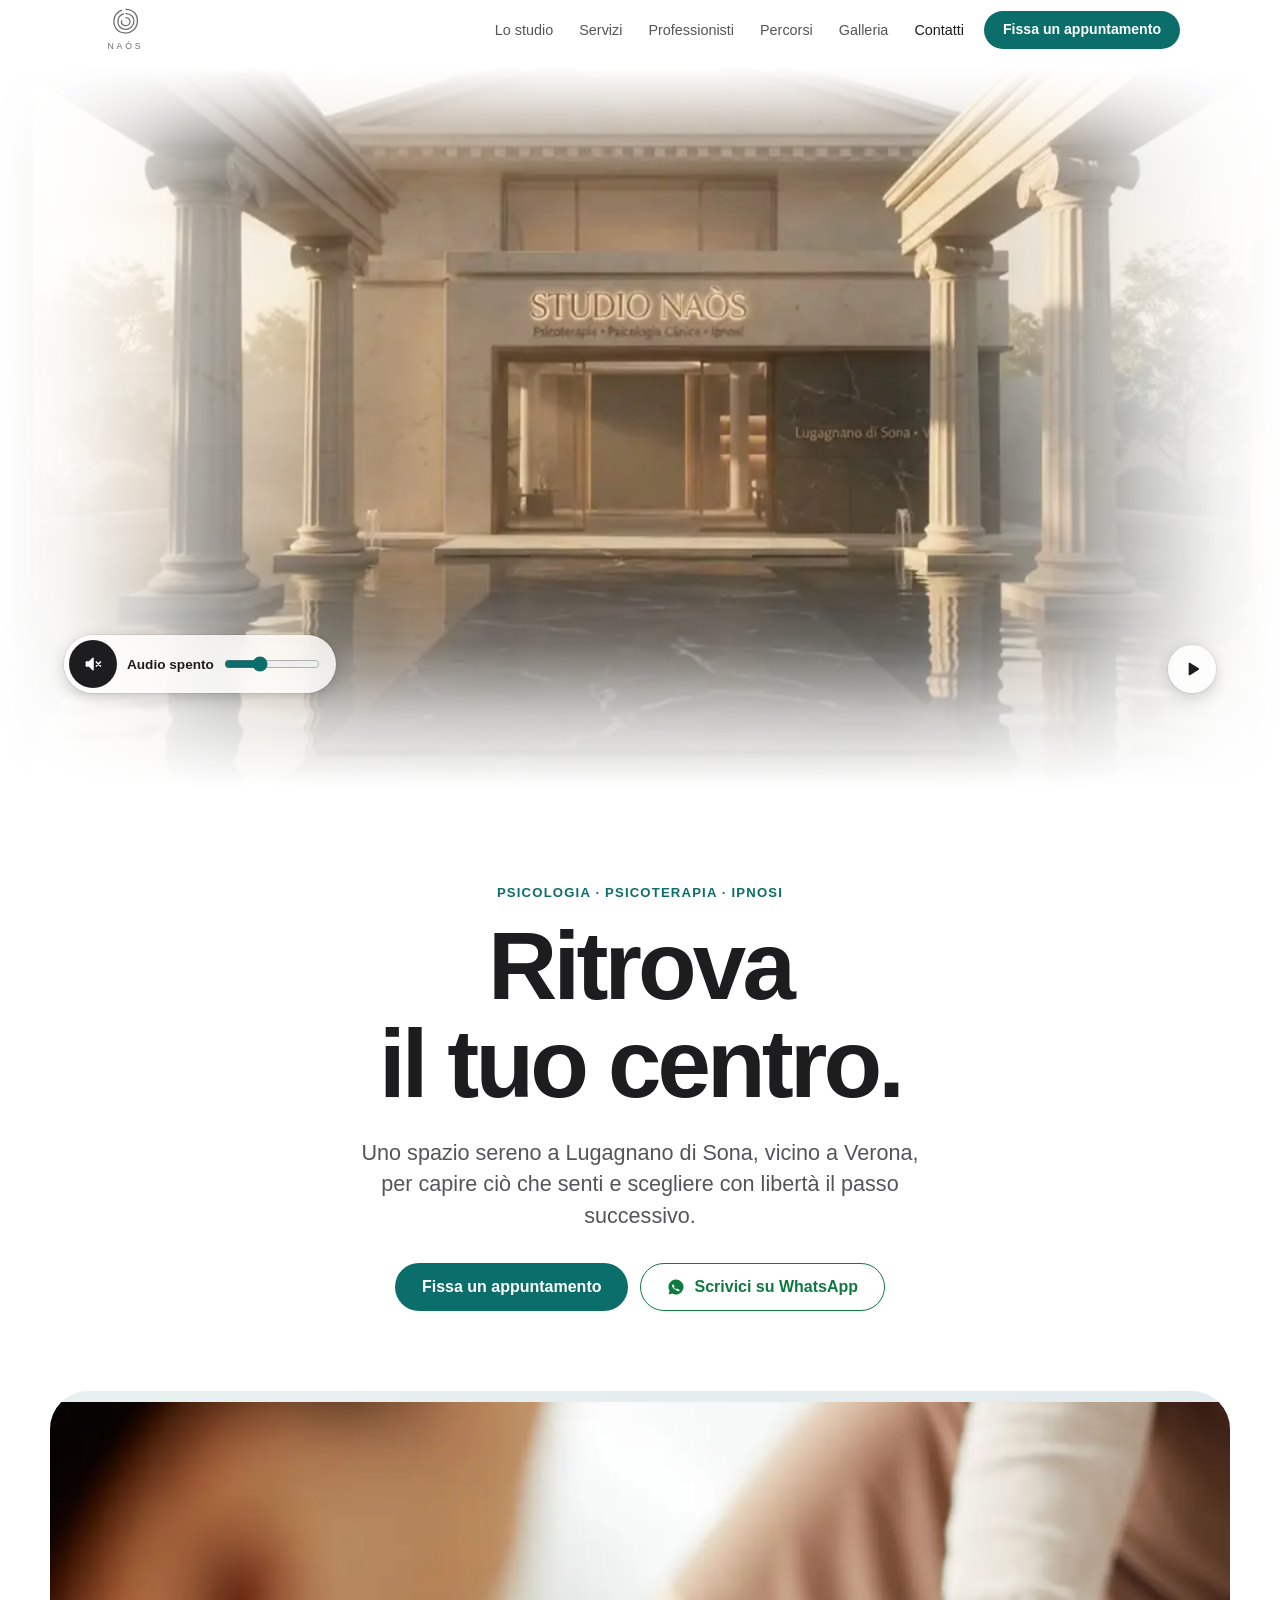
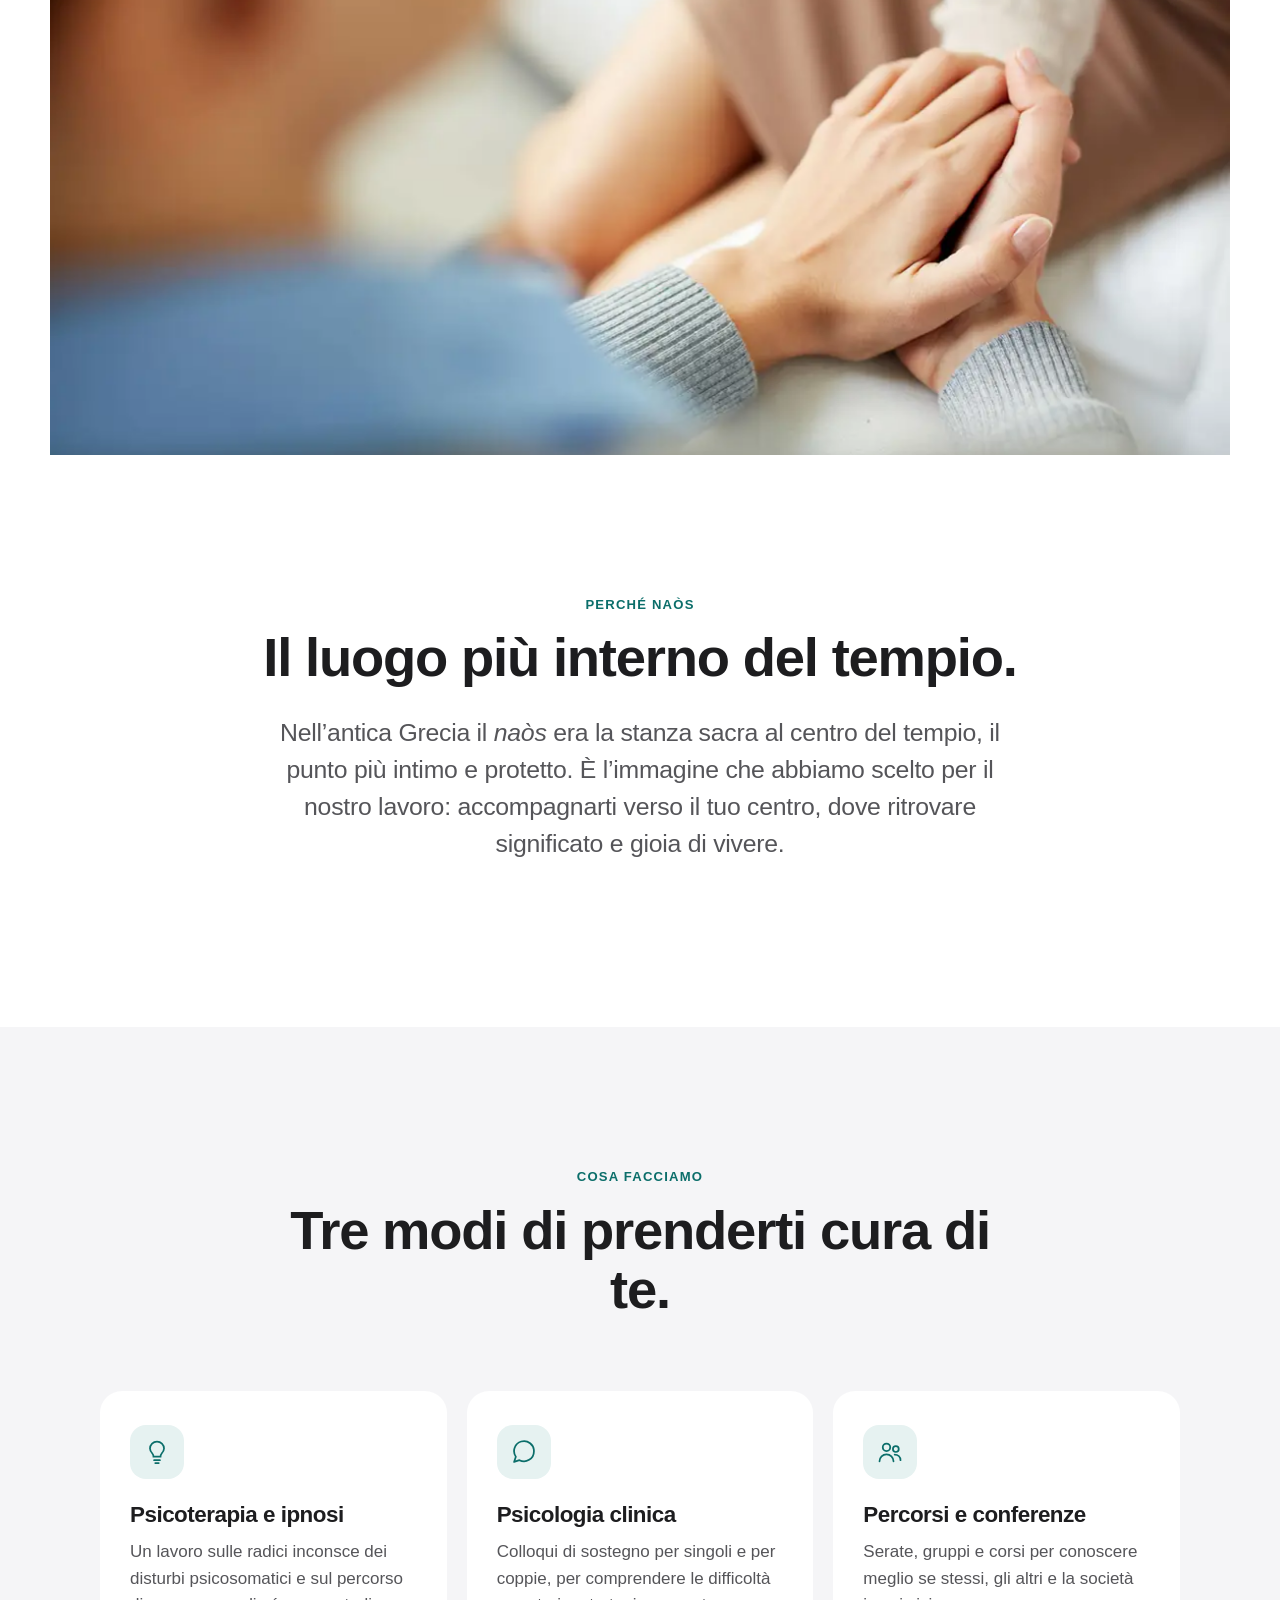
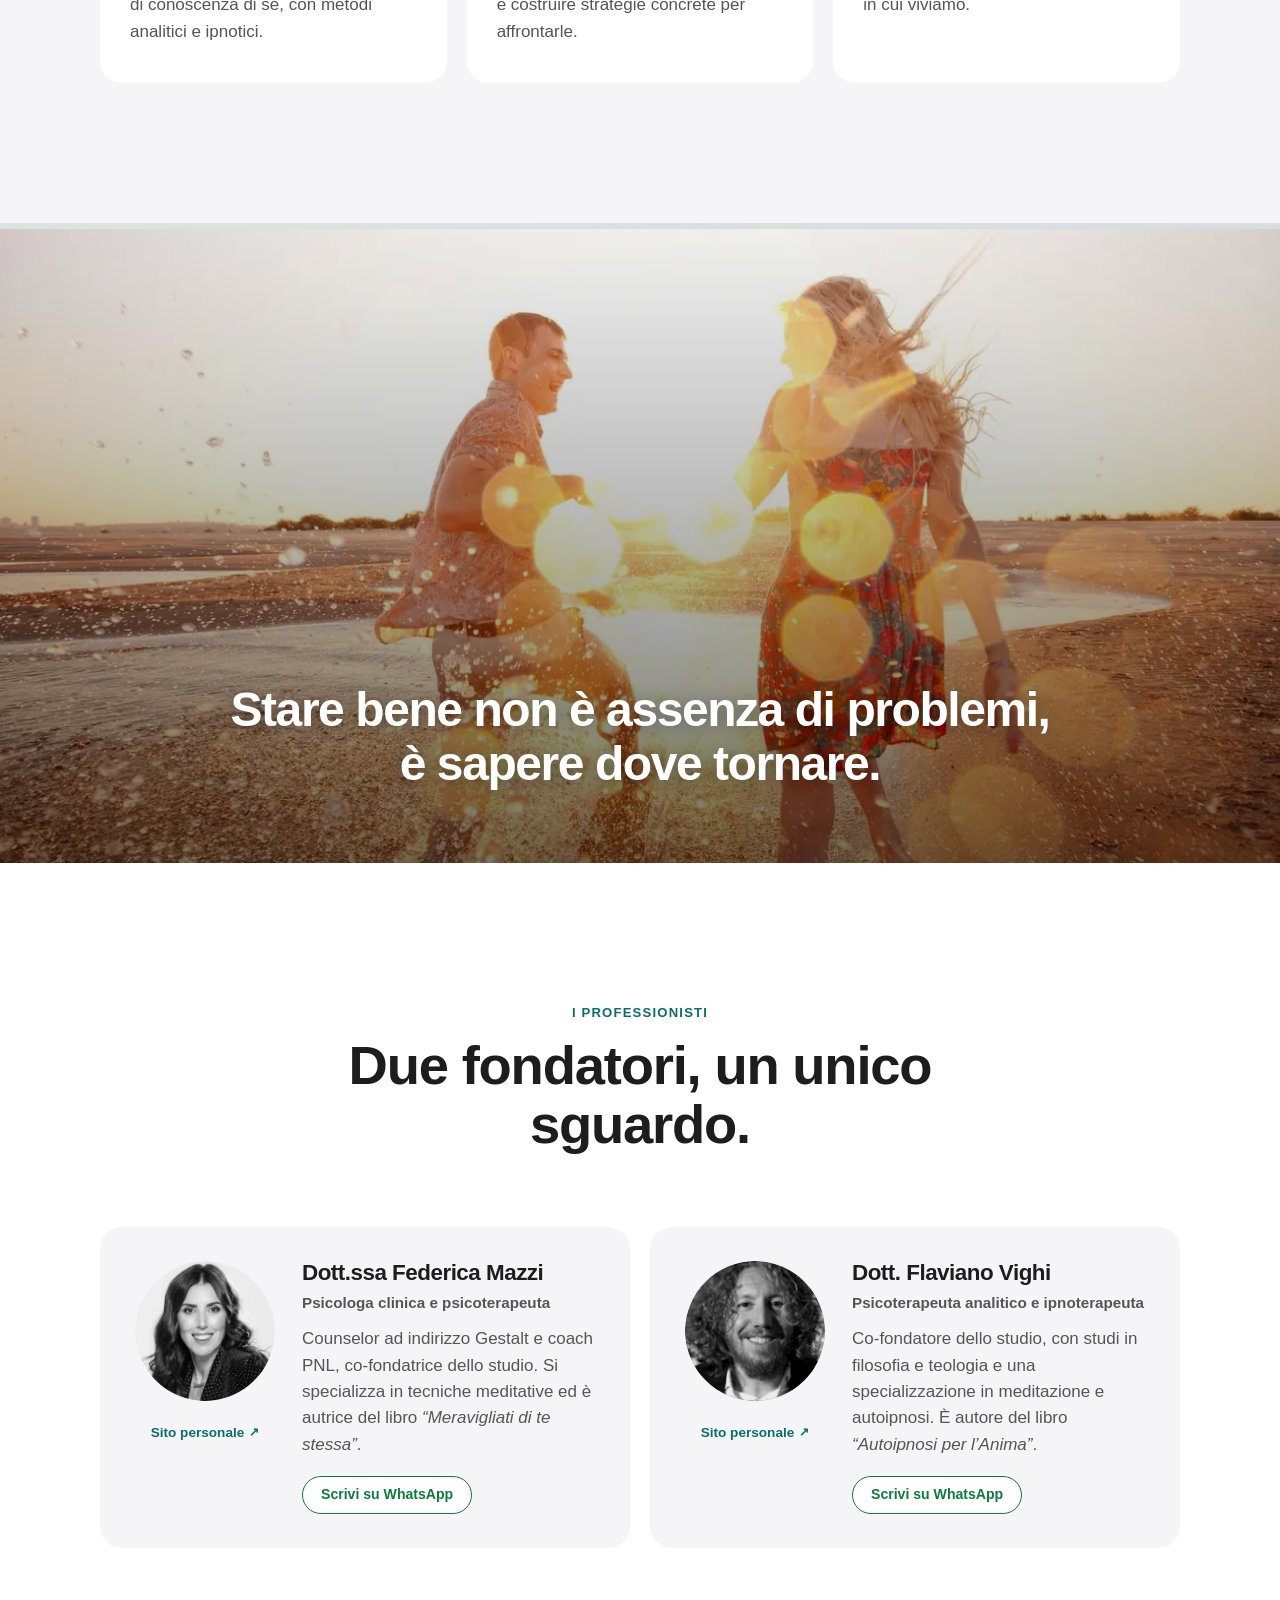
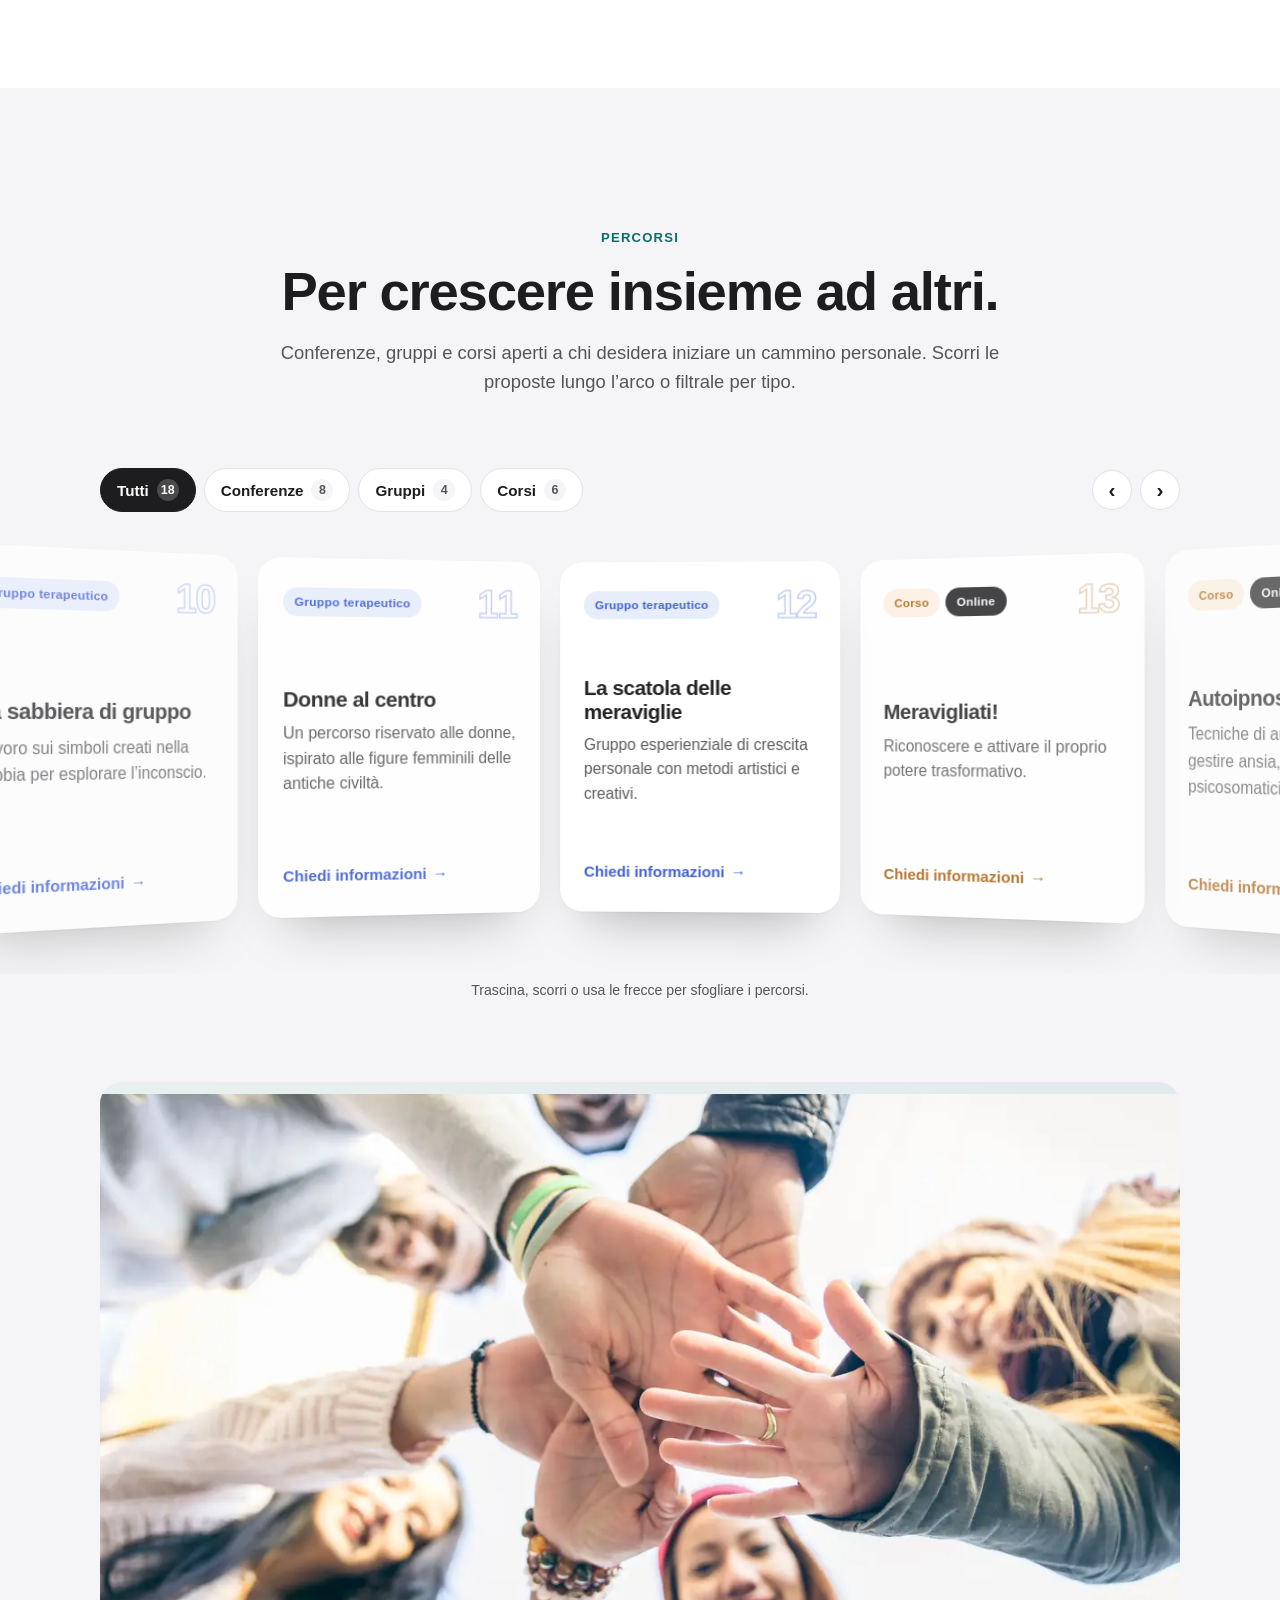
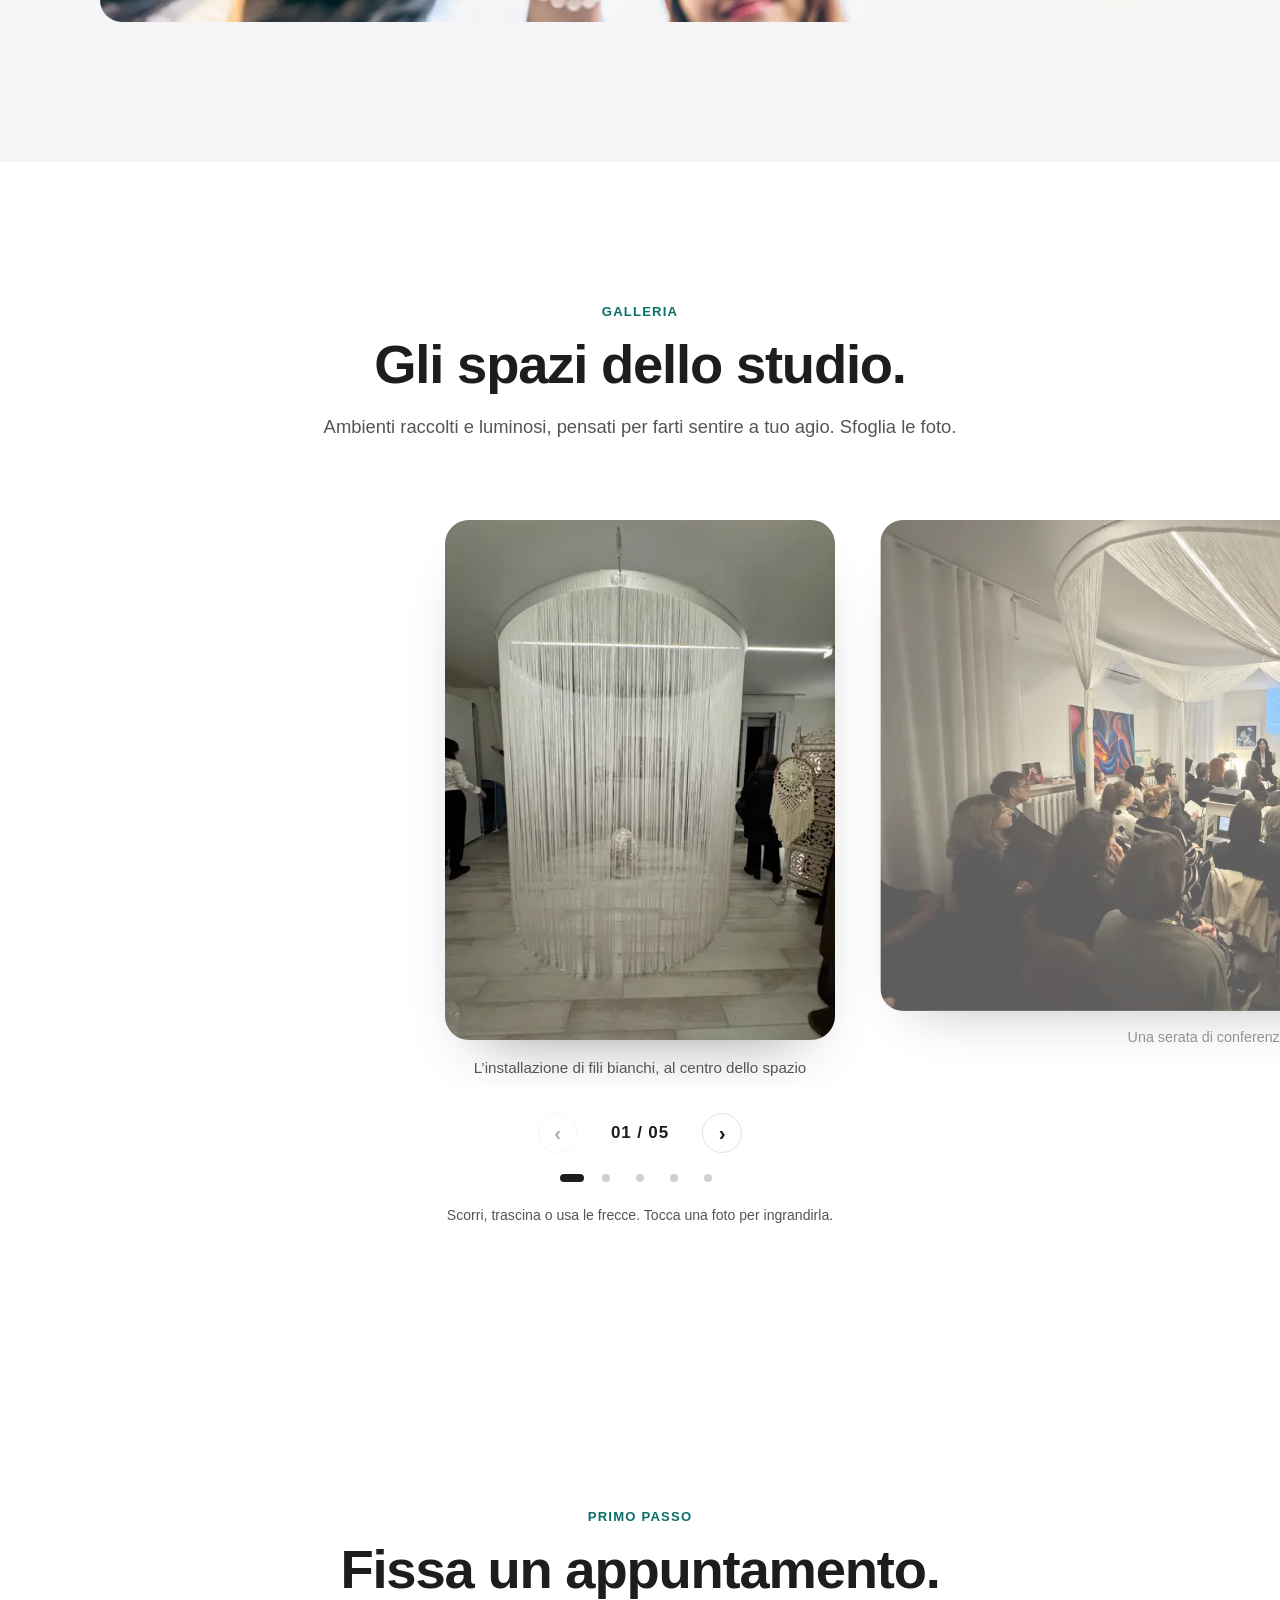
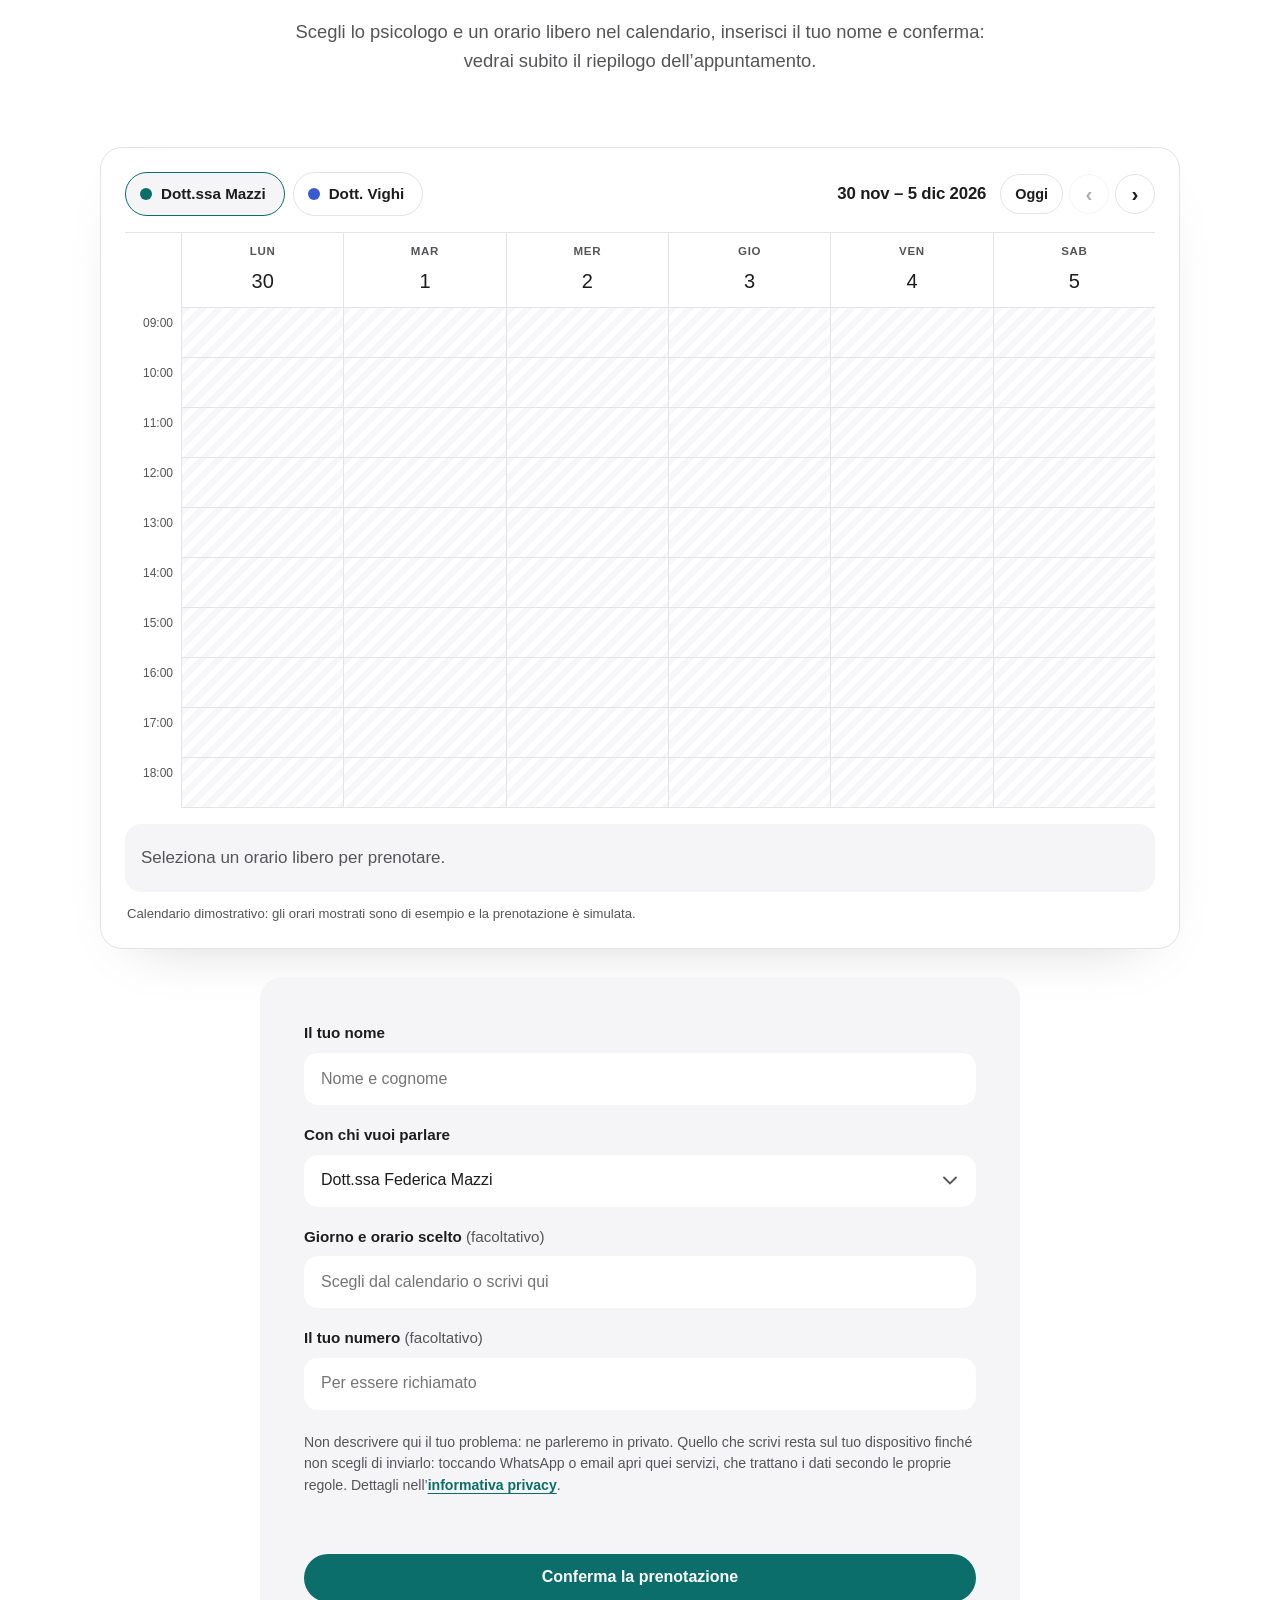
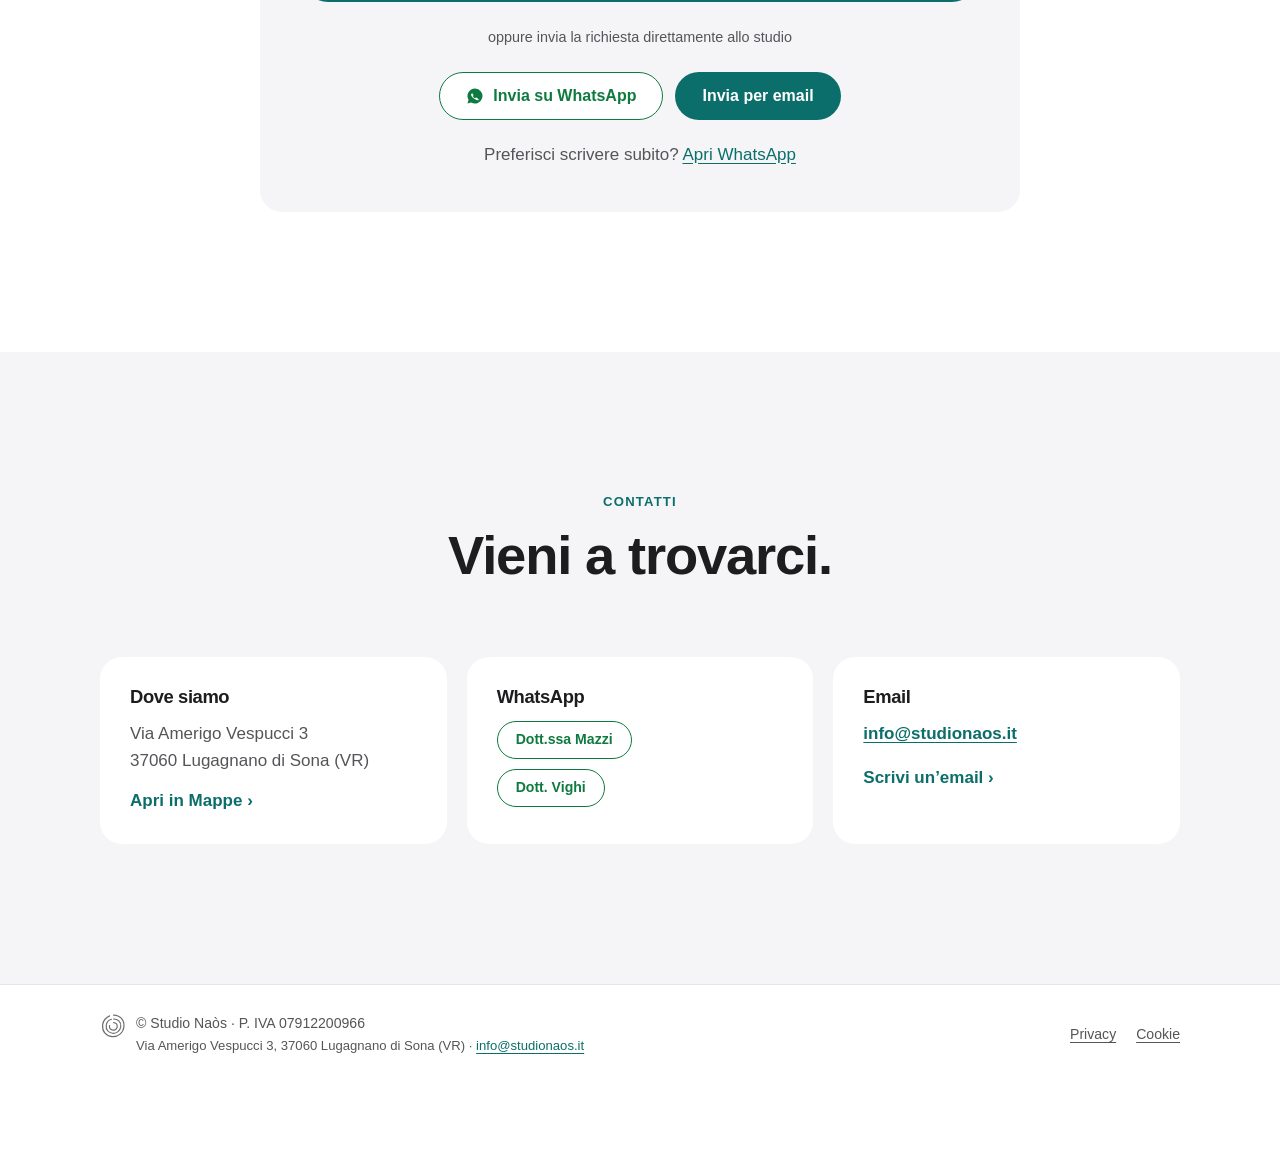
==== commit 3661307f: "Galleria sfogliabile con le foto dello studio e ingrandimento a schermo intero Co-Authored-By: Claud" ====
--- a/index.html
+++ b/index.html
@@ -64,7 +64,12 @@
         "height": 512
       },
       "image": [
-        "https://emanuele79ottolini-collab.github.io/NAOS_DEMO-v1/assets/og-image.jpg"
+        "https://emanuele79ottolini-collab.github.io/NAOS_DEMO-v1/assets/og-image.jpg",
+        "https://emanuele79ottolini-collab.github.io/NAOS_DEMO-v1/assets/studio-1.jpg",
+        "https://emanuele79ottolini-collab.github.io/NAOS_DEMO-v1/assets/studio-2.jpg",
+        "https://emanuele79ottolini-collab.github.io/NAOS_DEMO-v1/assets/studio-3.jpg",
+        "https://emanuele79ottolini-collab.github.io/NAOS_DEMO-v1/assets/studio-4.jpg",
+        "https://emanuele79ottolini-collab.github.io/NAOS_DEMO-v1/assets/studio-5.jpg"
       ],
       "email": "info@studionaos.it",
       "vatID": "IT07912200966",
@@ -167,7 +172,7 @@
   ]
 }
 </script>
-<link rel="stylesheet" href="styles.css?v=seo2">
+<link rel="stylesheet" href="styles.css?v=gal3">
 </head>
 <body>
 <svg width="0" height="0" style="position:absolute" aria-hidden="true" focusable="false">
@@ -194,6 +199,7 @@
       <a href="#servizi">Servizi</a>
       <a href="#team">Professionisti</a>
       <a href="#percorsi">Percorsi</a>
+      <a href="#galleria">Galleria</a>
       <a href="#contatti">Contatti</a>
     </nav>
     <div class="bar-actions">
@@ -533,6 +539,83 @@
           <img src="assets/corsi.jpg" alt="Immagine dedicata ai corsi e ai percorsi di gruppo" loading="lazy" decoding="async" width="1200" height="801">
         </picture>
       </figure>
+    </div>
+  </section>
+
+  <!-- GALLERIA -->
+  <section class="section" id="galleria" aria-labelledby="galleria-t">
+    <div class="wrap">
+      <div class="section-head reveal">
+        <p class="eyebrow">Galleria</p>
+        <h2 id="galleria-t">Gli spazi dello studio.</h2>
+        <p class="sub">Ambienti raccolti e luminosi, pensati per farti sentire a tuo agio. Sfoglia le foto.</p>
+      </div>
+    </div>
+    <div class="gal reveal" role="group" aria-roledescription="carosello" aria-label="Foto dello studio">
+      <ul class="gal-track" id="galTrack" tabindex="0" aria-label="Foto dello studio, scorri in orizzontale">
+          <li class="gal-slide" style="--ar:0.75">
+            <figure>
+              <a class="gal-open" href="assets/studio-1-1500.webp" data-full="assets/studio-1-1500.webp" data-set="assets/studio-1-480.webp 480w, assets/studio-1-900.webp 900w, assets/studio-1-1500.webp 1500w" aria-label="Ingrandisci la foto: L’installazione di fili bianchi, al centro dello spazio">
+                <picture>
+                  <source type="image/webp" srcset="assets/studio-1-480.webp 480w, assets/studio-1-900.webp 900w, assets/studio-1-1500.webp 1500w" sizes="(max-width: 760px) 84vw, 390px">
+                  <img src="assets/studio-1.jpg" alt="Installazione circolare di fili bianchi sospesa al soffitto, con una scultura al centro" width="900" height="1200" loading="lazy" decoding="async" draggable="false">
+                </picture>
+              </a>
+              <figcaption>L’installazione di fili bianchi, al centro dello spazio</figcaption>
+            </figure>
+          </li>
+          <li class="gal-slide" style="--ar:1.3333">
+            <figure>
+              <a class="gal-open" href="assets/studio-2-1600.webp" data-full="assets/studio-2-1600.webp" data-set="assets/studio-2-640.webp 640w, assets/studio-2-1000.webp 1000w, assets/studio-2-1600.webp 1600w" aria-label="Ingrandisci la foto: Una serata di conferenza">
+                <picture>
+                  <source type="image/webp" srcset="assets/studio-2-640.webp 640w, assets/studio-2-1000.webp 1000w, assets/studio-2-1600.webp 1600w" sizes="(max-width: 760px) 84vw, 693px">
+                  <img src="assets/studio-2.jpg" alt="Una conferenza nello studio: il pubblico seduto ascolta una relatrice davanti a uno schermo, sotto una struttura di fili bianchi" width="1200" height="900" loading="lazy" decoding="async" draggable="false">
+                </picture>
+              </a>
+              <figcaption>Una serata di conferenza</figcaption>
+            </figure>
+          </li>
+          <li class="gal-slide" style="--ar:1.3333">
+            <figure>
+              <a class="gal-open" href="assets/studio-3-1600.webp" data-full="assets/studio-3-1600.webp" data-set="assets/studio-3-640.webp 640w, assets/studio-3-1000.webp 1000w, assets/studio-3-1600.webp 1600w" aria-label="Ingrandisci la foto: La sala per serate e gruppi">
+                <picture>
+                  <source type="image/webp" srcset="assets/studio-3-640.webp 640w, assets/studio-3-1000.webp 1000w, assets/studio-3-1600.webp 1600w" sizes="(max-width: 760px) 84vw, 693px">
+                  <img src="assets/studio-3.jpg" alt="Sala con schermo di proiezione, sedie e quadri alle pareti, con piante e luci soffuse" width="1200" height="900" loading="lazy" decoding="async" draggable="false">
+                </picture>
+              </a>
+              <figcaption>La sala per serate e gruppi</figcaption>
+            </figure>
+          </li>
+          <li class="gal-slide" style="--ar:1.3333">
+            <figure>
+              <a class="gal-open" href="assets/studio-4-1600.webp" data-full="assets/studio-4-1600.webp" data-set="assets/studio-4-640.webp 640w, assets/studio-4-1000.webp 1000w, assets/studio-4-1600.webp 1600w" aria-label="Ingrandisci la foto: Una delle stanze dei colloqui">
+                <picture>
+                  <source type="image/webp" srcset="assets/studio-4-640.webp 640w, assets/studio-4-1000.webp 1000w, assets/studio-4-1600.webp 1600w" sizes="(max-width: 760px) 84vw, 693px">
+                  <img src="assets/studio-4.jpg" alt="Stanza dei colloqui con divano, poltrone, tappeto giallo e parete verde acqua" width="1200" height="900" loading="lazy" decoding="async" draggable="false">
+                </picture>
+              </a>
+              <figcaption>Una delle stanze dei colloqui</figcaption>
+            </figure>
+          </li>
+          <li class="gal-slide" style="--ar:1.3333">
+            <figure>
+              <a class="gal-open" href="assets/studio-5-1600.webp" data-full="assets/studio-5-1600.webp" data-set="assets/studio-5-640.webp 640w, assets/studio-5-1000.webp 1000w, assets/studio-5-1600.webp 1600w" aria-label="Ingrandisci la foto: Un angolo dello studio, tra luce e piante">
+                <picture>
+                  <source type="image/webp" srcset="assets/studio-5-640.webp 640w, assets/studio-5-1000.webp 1000w, assets/studio-5-1600.webp 1600w" sizes="(max-width: 760px) 84vw, 693px">
+                  <img src="assets/studio-5.jpg" alt="Angolo con tre lampade in rame, quadri, piante e un diploma incorniciato" width="1200" height="900" loading="lazy" decoding="async" draggable="false">
+                </picture>
+              </a>
+              <figcaption>Un angolo dello studio, tra luce e piante</figcaption>
+            </figure>
+          </li>
+      </ul>
+      <div class="gal-ctrl">
+        <button type="button" class="cal-btn cal-arrow" id="galPrev" aria-label="Foto precedente">‹</button>
+        <span class="gal-count" id="galCount" aria-live="polite">01 / 05</span>
+        <button type="button" class="cal-btn cal-arrow" id="galNext" aria-label="Foto successiva">›</button>
+      </div>
+      <div class="gal-dots" id="galDots"></div>
+      <p class="gal-hint">Scorri, trascina o usa le frecce. Tocca una foto per ingrandirla.</p>
     </div>
   </section>
 
@@ -679,7 +762,18 @@
   <a href="#appuntamento" class="accent">Prenota</a>
 </nav>
 
-<script src="script.js?v=seo2" defer></script>
-<script src="calendar.js?v=seo2" defer></script>
+<dialog class="lb" id="lb" aria-label="Foto ingrandita">
+  <button type="button" class="lb-close" id="lbClose" aria-label="Chiudi la foto">×</button>
+  <button type="button" class="lb-nav lb-prev" id="lbPrev" aria-label="Foto precedente">‹</button>
+  <figure class="lb-fig">
+    <img id="lbImg" alt="" decoding="async">
+    <figcaption id="lbCap"></figcaption>
+  </figure>
+  <button type="button" class="lb-nav lb-next" id="lbNext" aria-label="Foto successiva">›</button>
+  <p class="lb-count" id="lbCount" aria-live="polite"></p>
+</dialog>
+
+<script src="script.js?v=gal3" defer></script>
+<script src="calendar.js?v=gal3" defer></script>
 </body>
 </html>
--- a/styles.css
+++ b/styles.css
@@ -421,3 +421,54 @@
 .foot-brand{align-items:flex-start}
 .privacy-note a,.cal-note a{font-weight:560}
 body.plain .bar-actions .btn{display:inline-flex}
+
+/* Galleria sfogliabile */
+.gal{position:relative}
+.gal-track{list-style:none;margin:0;padding:6px 20px 8px;display:flex;align-items:flex-start;gap:clamp(14px,2vw,26px);overflow-x:auto;
+  scroll-snap-type:x mandatory;overscroll-behavior-x:contain;scrollbar-width:none;-webkit-overflow-scrolling:touch;cursor:grab;touch-action:pan-x pan-y}
+.gal-track::-webkit-scrollbar{display:none}
+.gal-track.dragging{cursor:grabbing;scroll-snap-type:none}
+.gal-track:focus-visible{outline:3px solid #0a84ff;outline-offset:-3px;border-radius:12px}
+.gal{--h:520px}
+.gal-slide{flex:0 0 auto;width:min(calc(var(--ar) * var(--h)),84vw);scroll-snap-align:center;scroll-snap-stop:always}
+.gal-slide figure{margin:0;transform:scale(var(--s,1));opacity:var(--o,1);transform-origin:center top;transition:transform .5s var(--ease),opacity .5s var(--ease)}
+.gal-open{display:block;border-radius:24px;overflow:hidden;background:linear-gradient(135deg,#e8f0ef,#dfe7ee);box-shadow:0 30px 60px -36px rgba(0,0,0,.45);cursor:zoom-in}
+.gal-open img{display:block;width:100%;height:auto;aspect-ratio:var(--ar);object-fit:cover;-webkit-user-drag:none;user-select:none}
+.gal-open:focus-visible{outline:3px solid #0a84ff;outline-offset:4px}
+.gal-slide figcaption{margin-top:16px;text-align:center;font-size:.95rem;color:var(--ink-2);padding:0 8px}
+.gal-ctrl{display:flex;align-items:center;justify-content:center;gap:18px;margin-top:26px}
+.gal-count{font-weight:650;font-variant-numeric:tabular-nums;letter-spacing:.05em;min-width:5.2em;text-align:center}
+.gal-dots{display:flex;gap:4px;justify-content:center;margin-top:10px}
+.gal-dot{width:30px;height:30px;border:0;background:none;padding:0;cursor:pointer;display:grid;place-items:center}
+.gal-dot::before{content:"";width:8px;height:8px;border-radius:50%;background:#cfcfd6;transition:width .35s var(--ease),background-color .35s}
+.gal-dot[aria-current="true"]::before{width:24px;border-radius:4px;background:var(--ink)}
+.gal-hint{text-align:center;color:var(--ink-2);font-size:.88rem;margin:12px 20px 0}
+
+/* Foto a schermo intero */
+html.lb-open{overflow:hidden}
+.lb{border:0;padding:0;width:100vw;height:100vh;height:100dvh;max-width:none;max-height:none;background:rgba(255,255,255,.97);color:var(--ink)}
+.lb:not([open]){display:none}
+.lb[open]{display:grid;grid-template-columns:auto minmax(0,1fr) auto;grid-template-rows:1fr auto;align-items:center;gap:0 8px;padding:56px 12px 12px;animation:lbIn .35s var(--ease)}
+@keyframes lbIn{from{opacity:0}to{opacity:1}}
+.lb::backdrop{background:transparent}
+.lb-fig{grid-column:2;grid-row:1;margin:0;min-height:0;display:flex;flex-direction:column;align-items:center;justify-content:center;gap:14px;height:100%}
+.lb-fig img{max-width:100%;max-height:calc(100dvh - 190px);width:auto;height:auto;object-fit:contain;border-radius:16px;box-shadow:0 30px 70px -30px rgba(0,0,0,.5);touch-action:pan-y;user-select:none;-webkit-user-drag:none}
+.lb-fig figcaption{text-align:center;color:var(--ink-2);font-size:1rem;max-width:60ch}
+.lb-nav,.lb-close{width:48px;height:48px;border-radius:50%;border:0;background:var(--tint);color:var(--ink);font-size:1.5rem;line-height:1;cursor:pointer;display:grid;place-items:center;transition:background-color .25s,transform .2s}
+.lb-nav:hover,.lb-close:hover{background:#e8e8ed}
+.lb-nav:active,.lb-close:active{transform:scale(.92)}
+.lb-prev{grid-column:1;grid-row:1}.lb-next{grid-column:3;grid-row:1}
+.lb-close{position:absolute;top:max(10px,env(safe-area-inset-top));right:12px;font-size:1.6rem}
+.lb-count{grid-column:1 / -1;grid-row:2;text-align:center;margin:10px 0 0;font-weight:650;letter-spacing:.05em;font-variant-numeric:tabular-nums;color:var(--ink-2)}
+@media (max-width:760px){
+  .gal{--h:400px}
+  .gal-track{align-items:center}
+  .lb[open]{grid-template-columns:minmax(0,1fr);padding:60px 10px 12px}
+  .lb-fig{grid-column:1}
+  .lb-prev,.lb-next{grid-row:2;position:static}
+  .lb-nav{position:absolute;bottom:14px}
+  .lb-prev{left:14px}.lb-next{right:14px}
+  .lb-count{grid-row:2;margin:0;align-self:end;padding-bottom:26px}
+  .lb-fig img{max-height:calc(100dvh - 200px)}
+}
+@media (min-width:761px) and (max-width:1100px){.gal{--h:420px}}
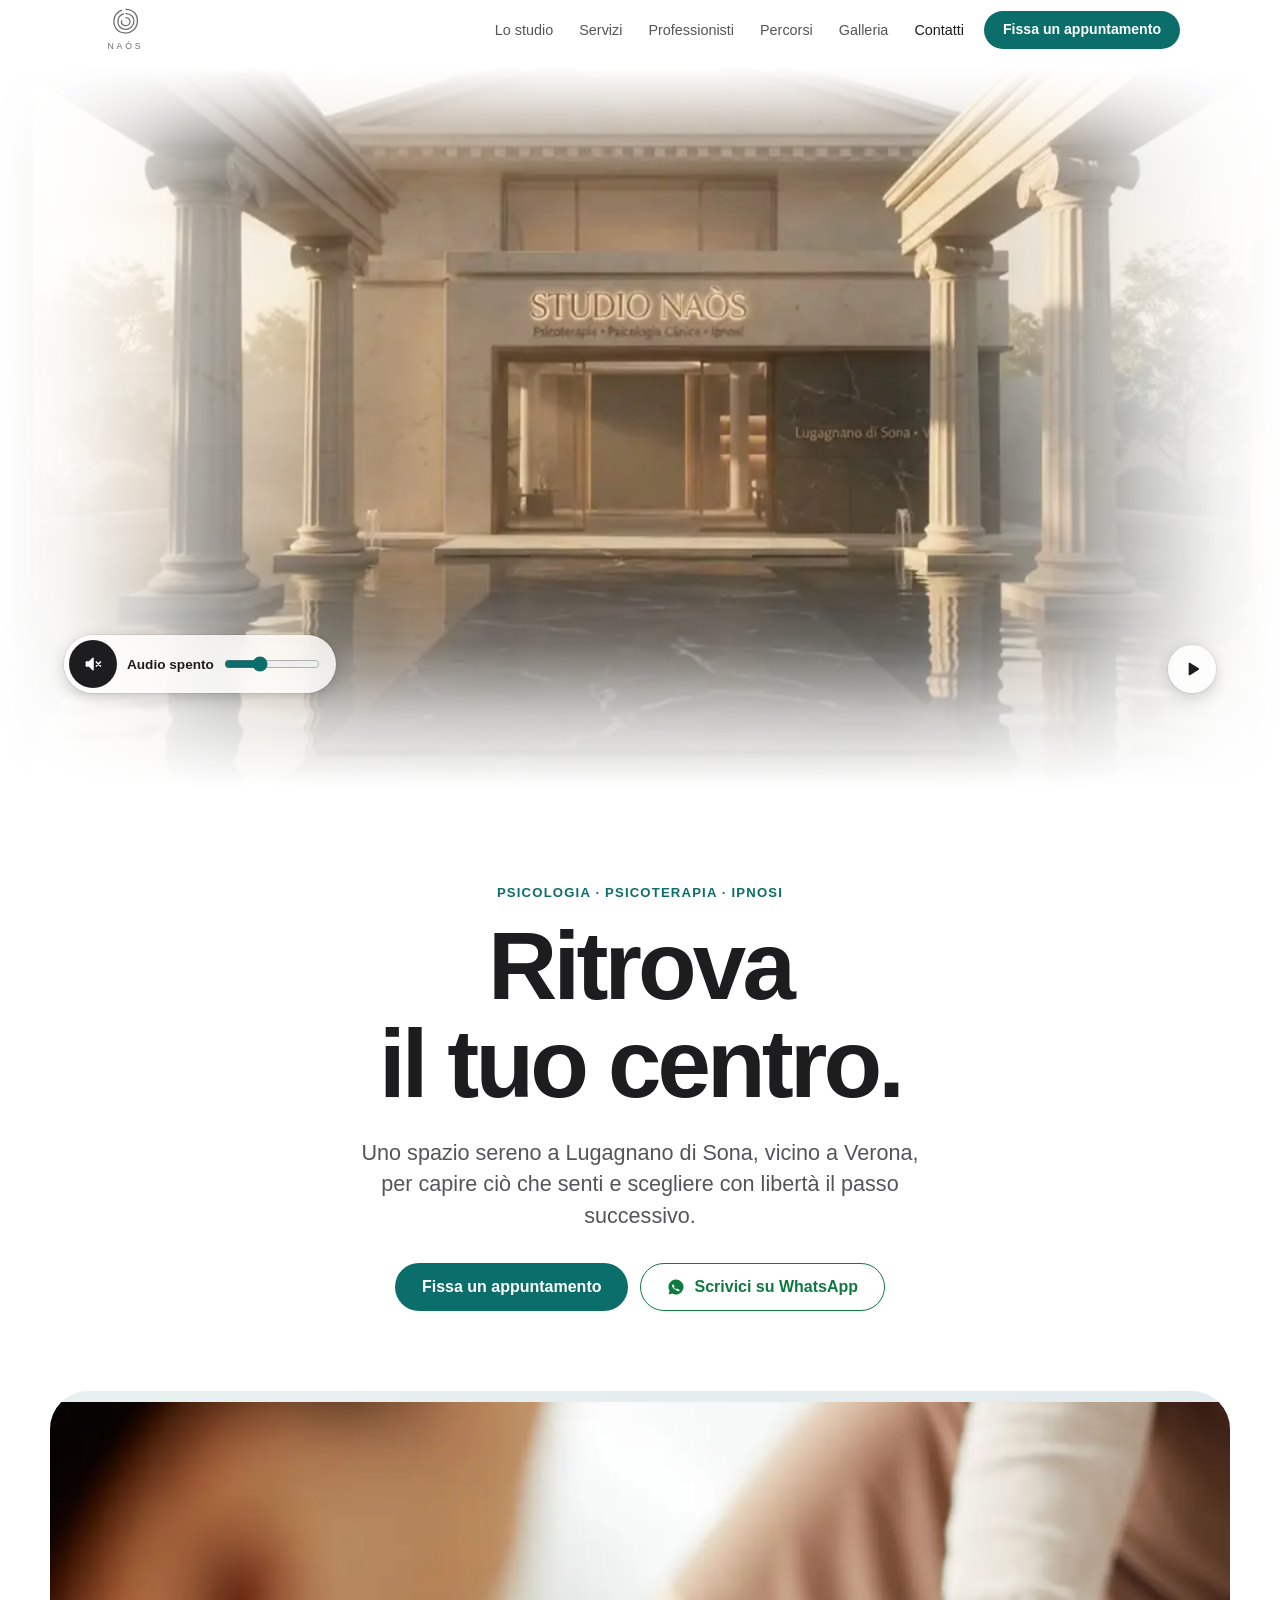
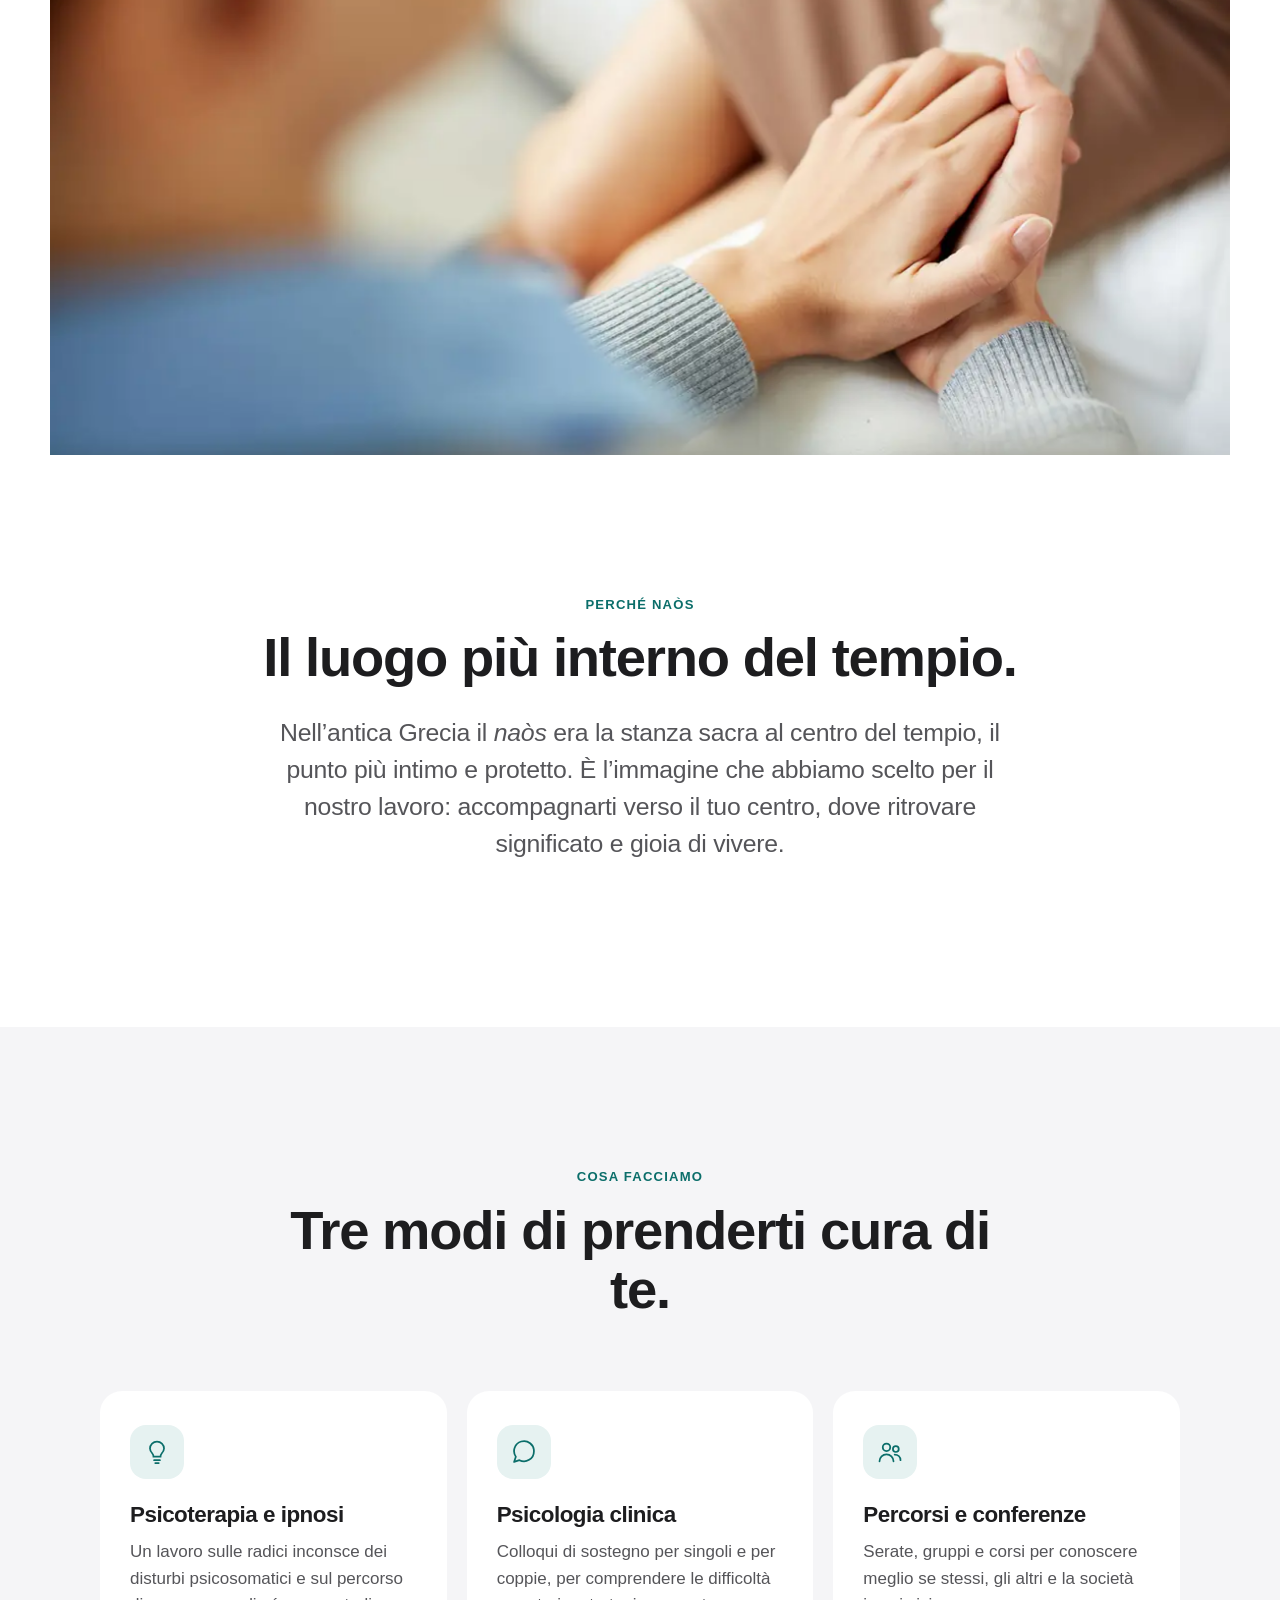
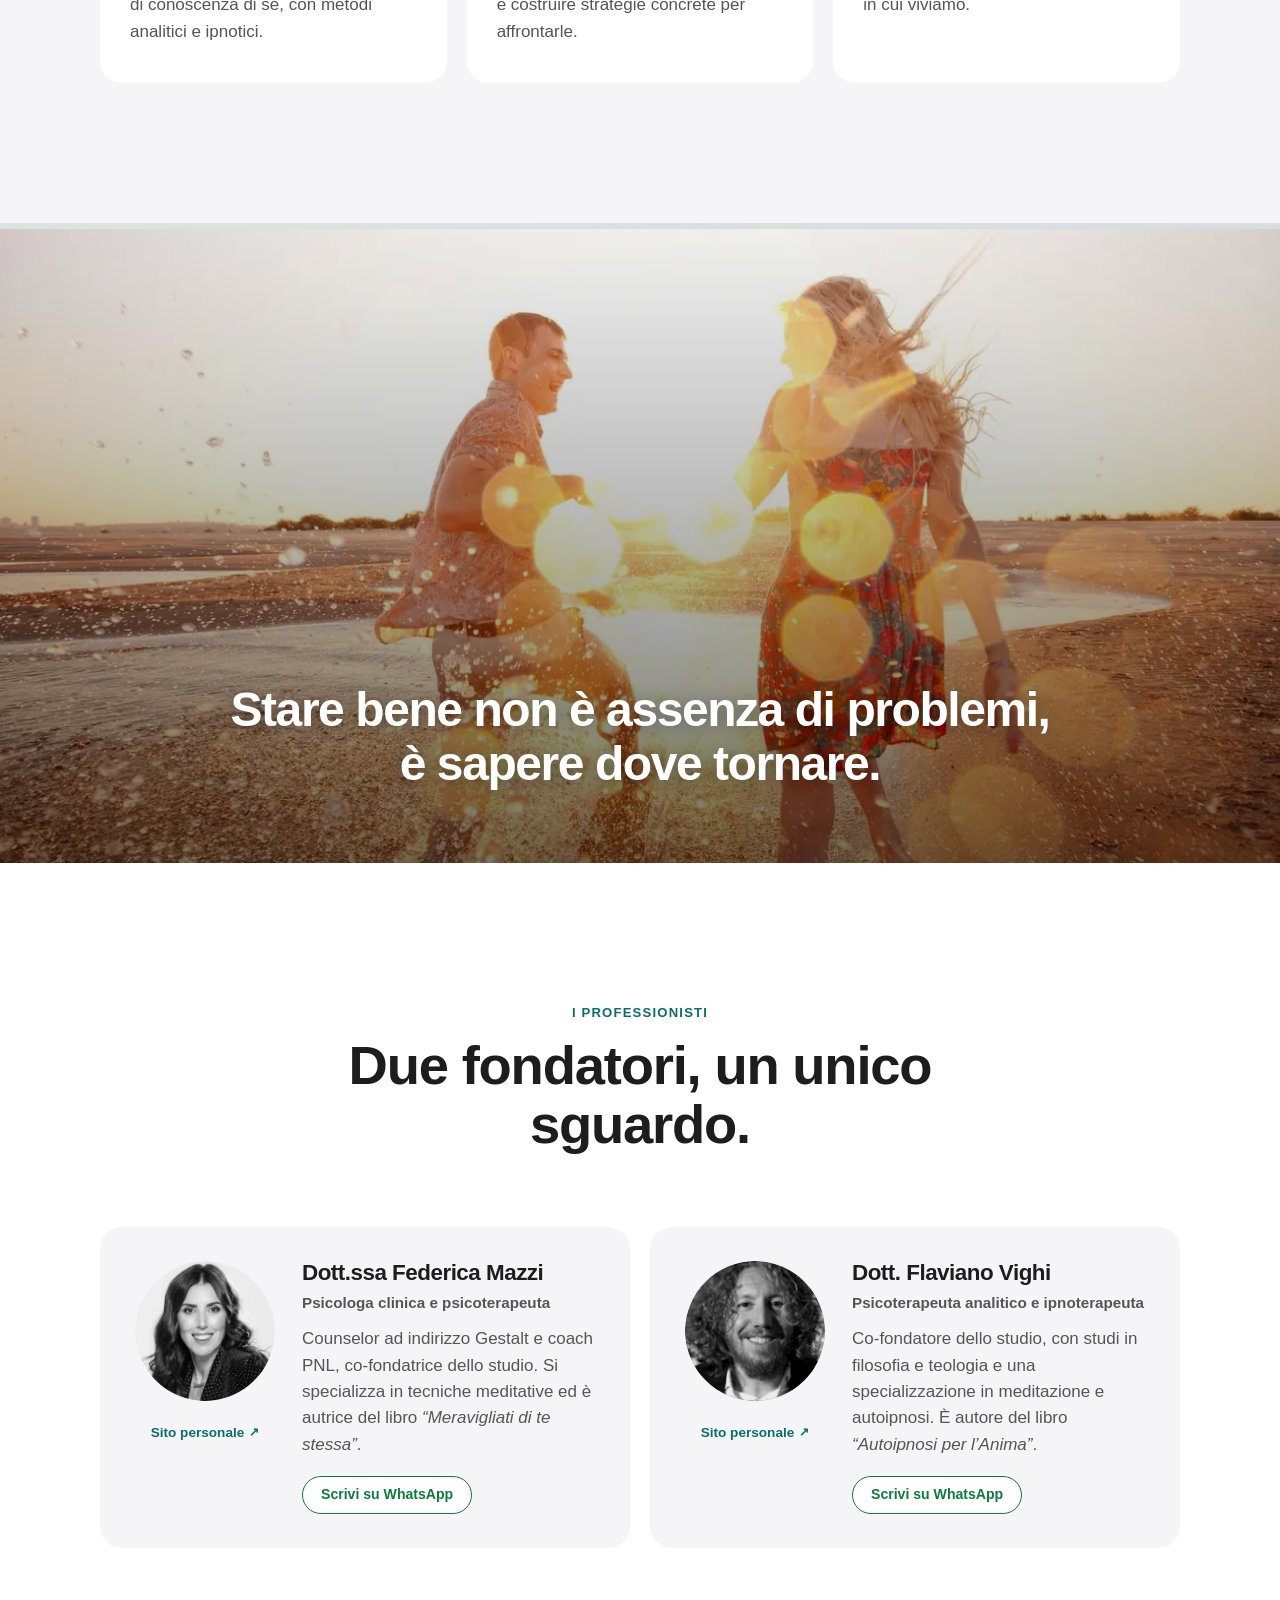
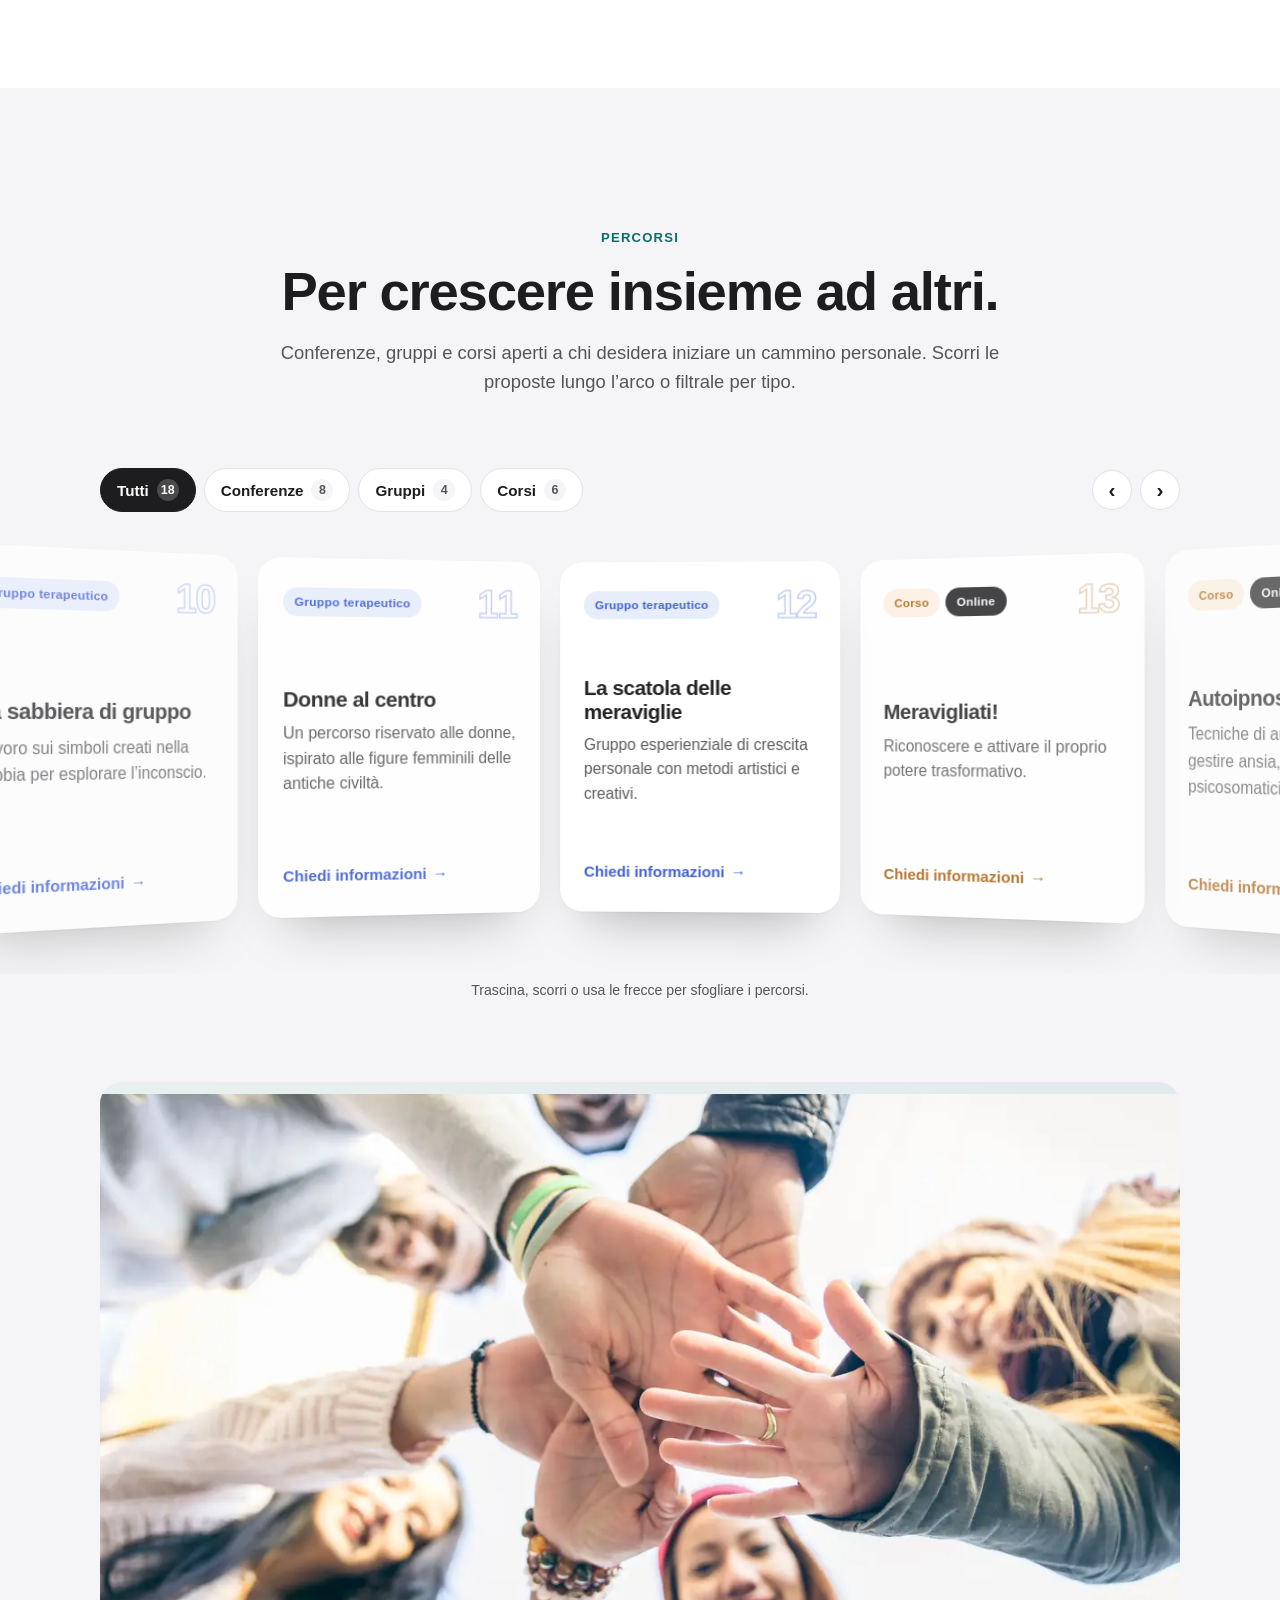
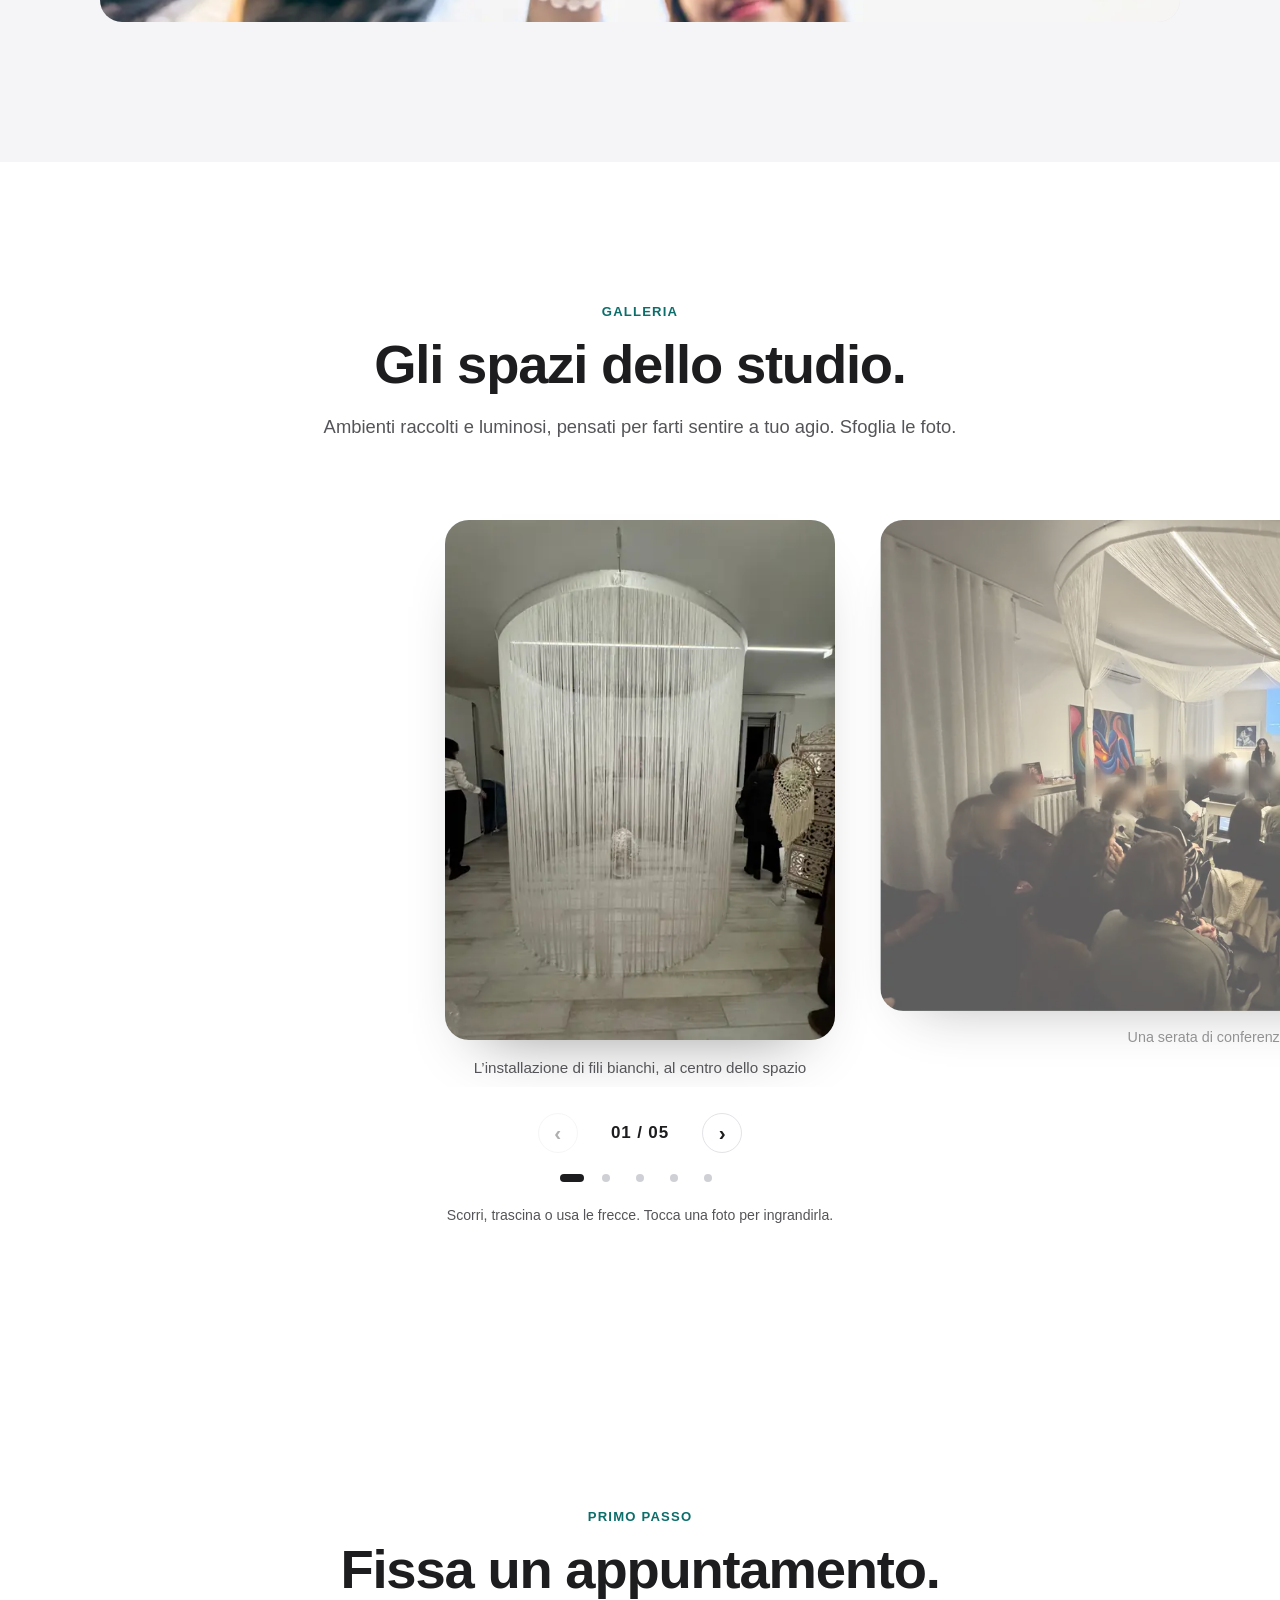
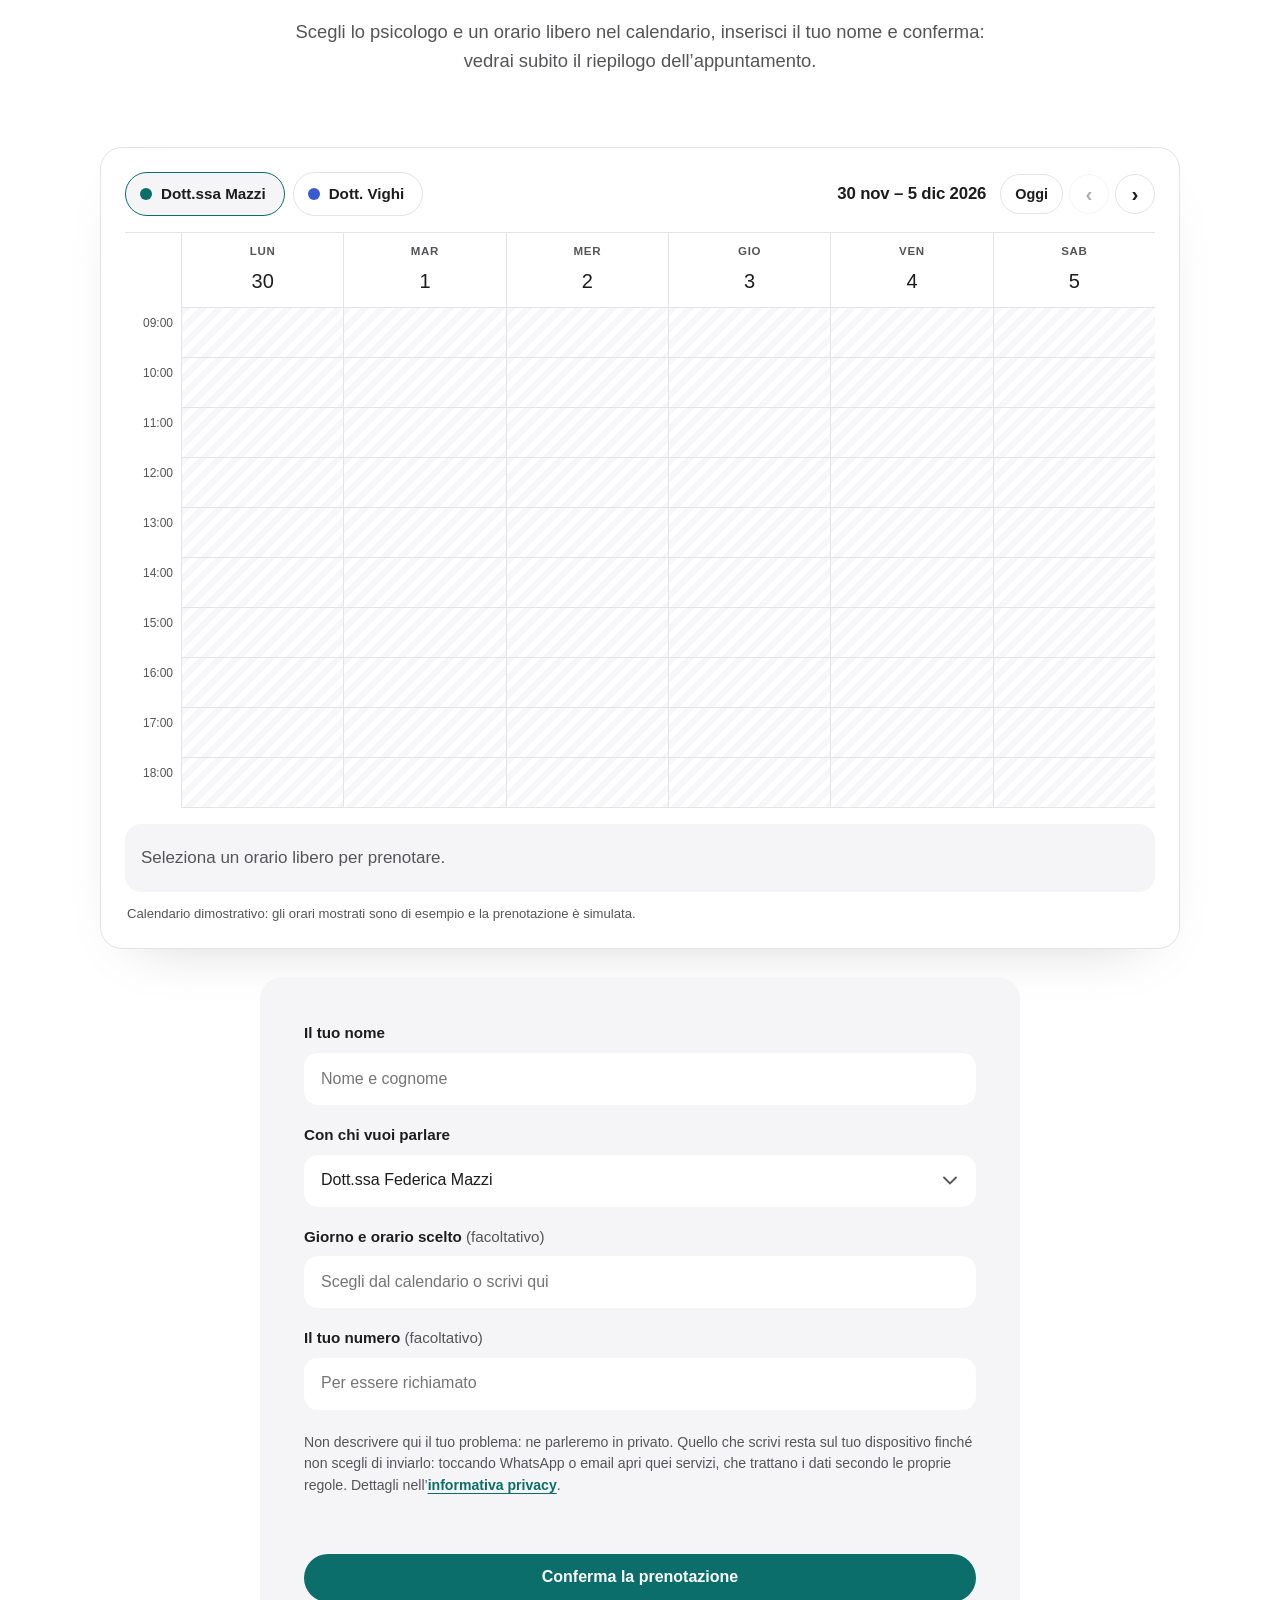
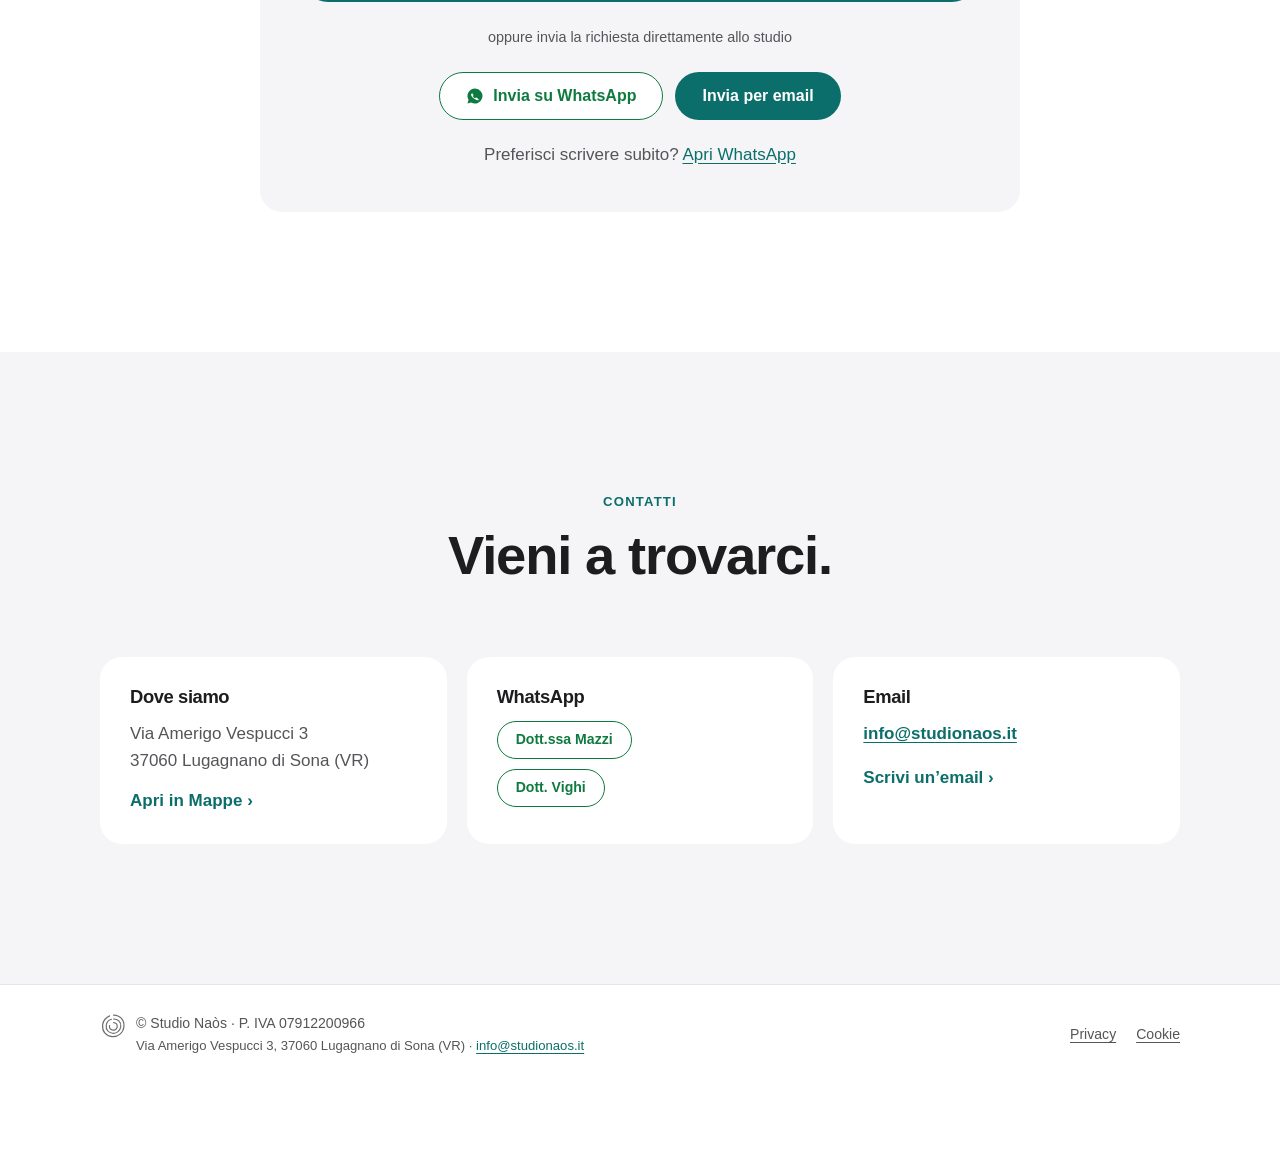
==== commit eedd6e0e: "Galleria: volti del pubblico sfocati nella foto della conferenza Co-Authored-By: Claude Sonnet 5.5 <" ====
--- a/index.html
+++ b/index.html
@@ -172,7 +172,7 @@
   ]
 }
 </script>
-<link rel="stylesheet" href="styles.css?v=gal3">
+<link rel="stylesheet" href="styles.css?v=gal4">
 </head>
 <body>
 <svg width="0" height="0" style="position:absolute" aria-hidden="true" focusable="false">
@@ -773,7 +773,7 @@
   <p class="lb-count" id="lbCount" aria-live="polite"></p>
 </dialog>
 
-<script src="script.js?v=gal3" defer></script>
-<script src="calendar.js?v=gal3" defer></script>
+<script src="script.js?v=gal4" defer></script>
+<script src="calendar.js?v=gal4" defer></script>
 </body>
 </html>
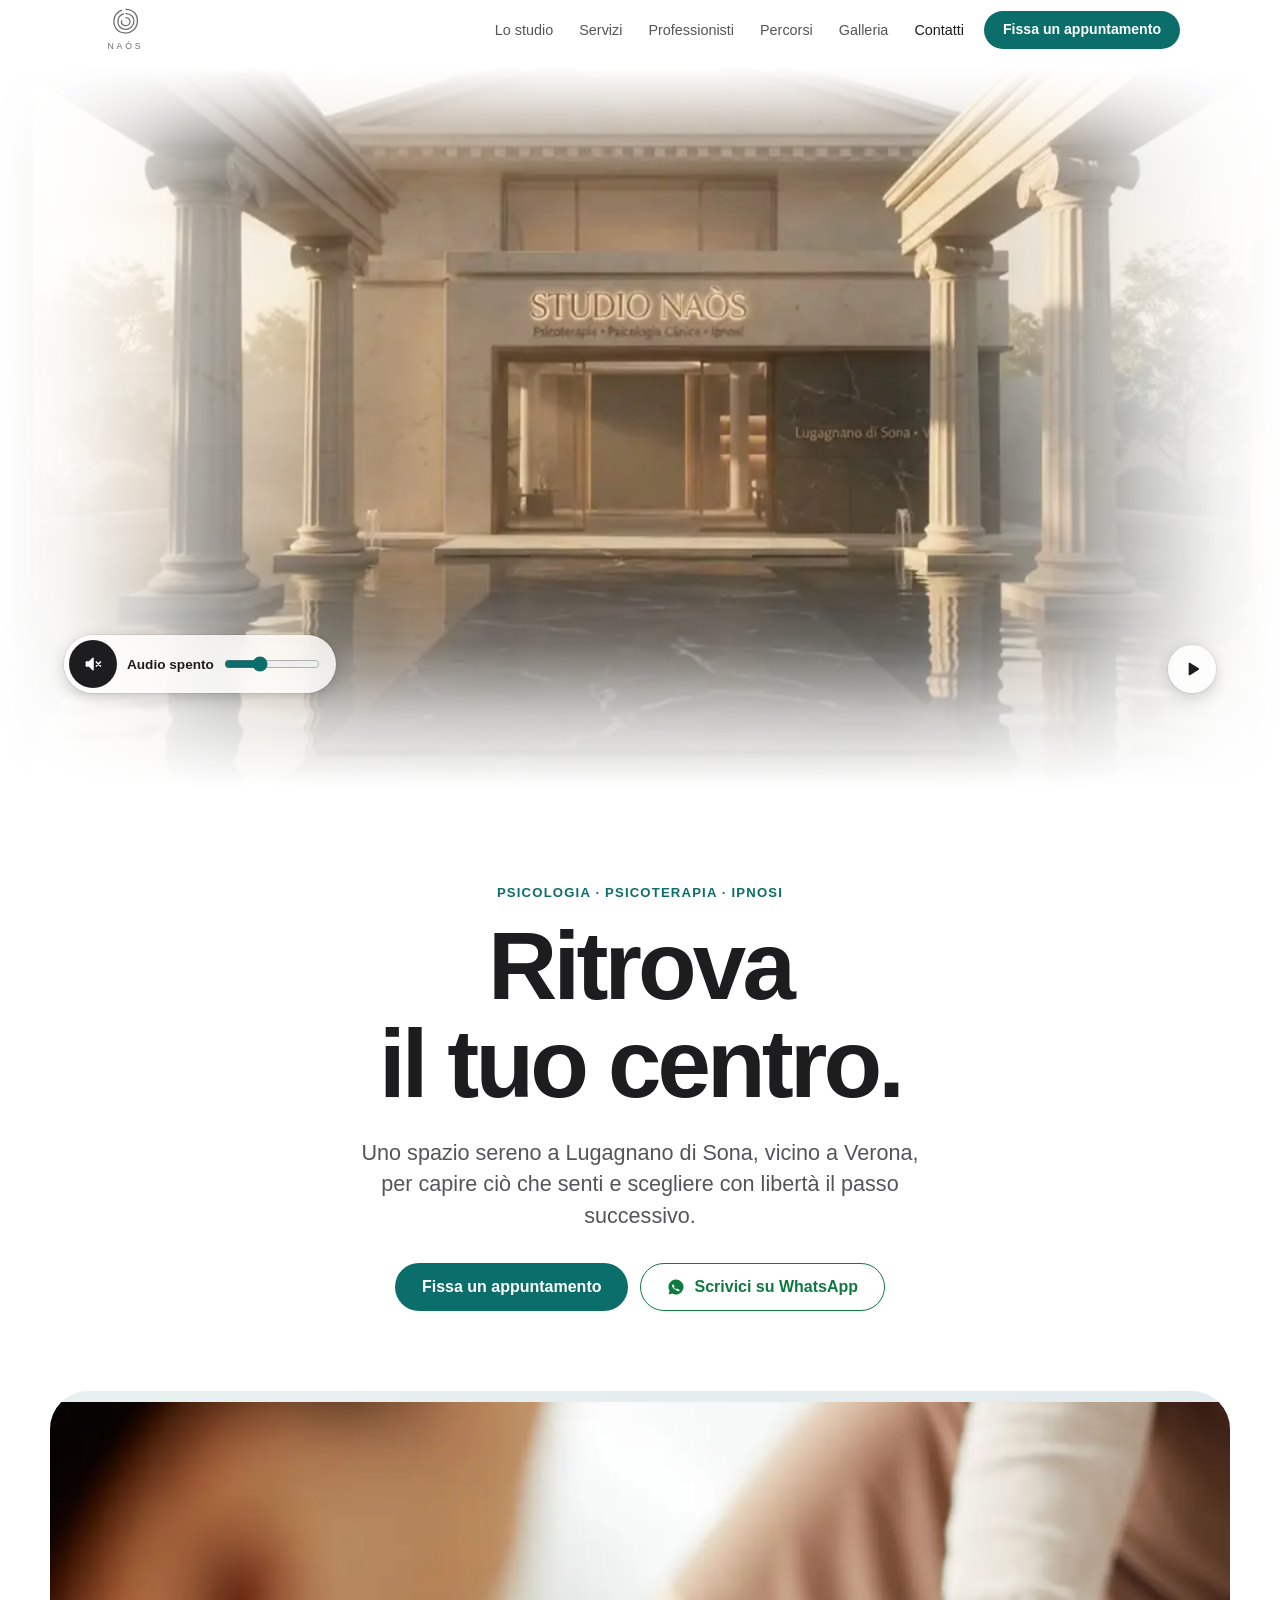
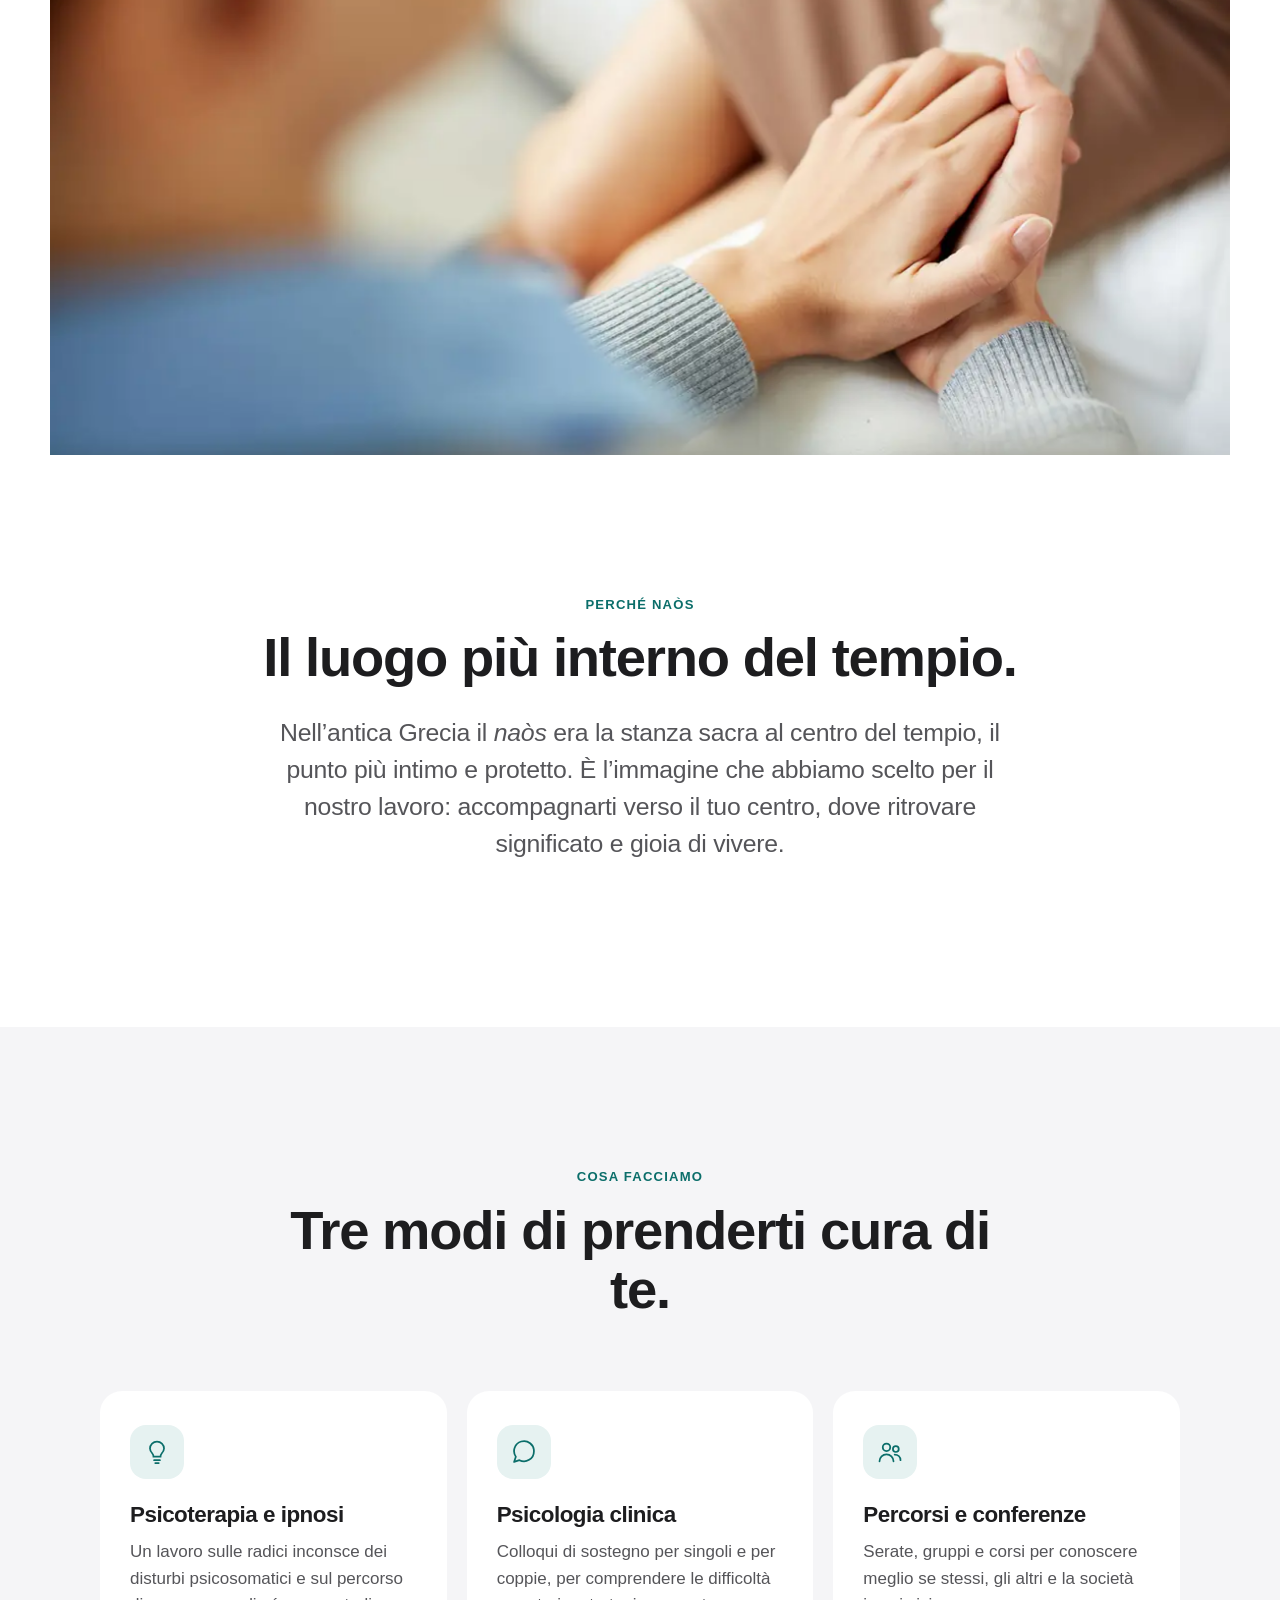
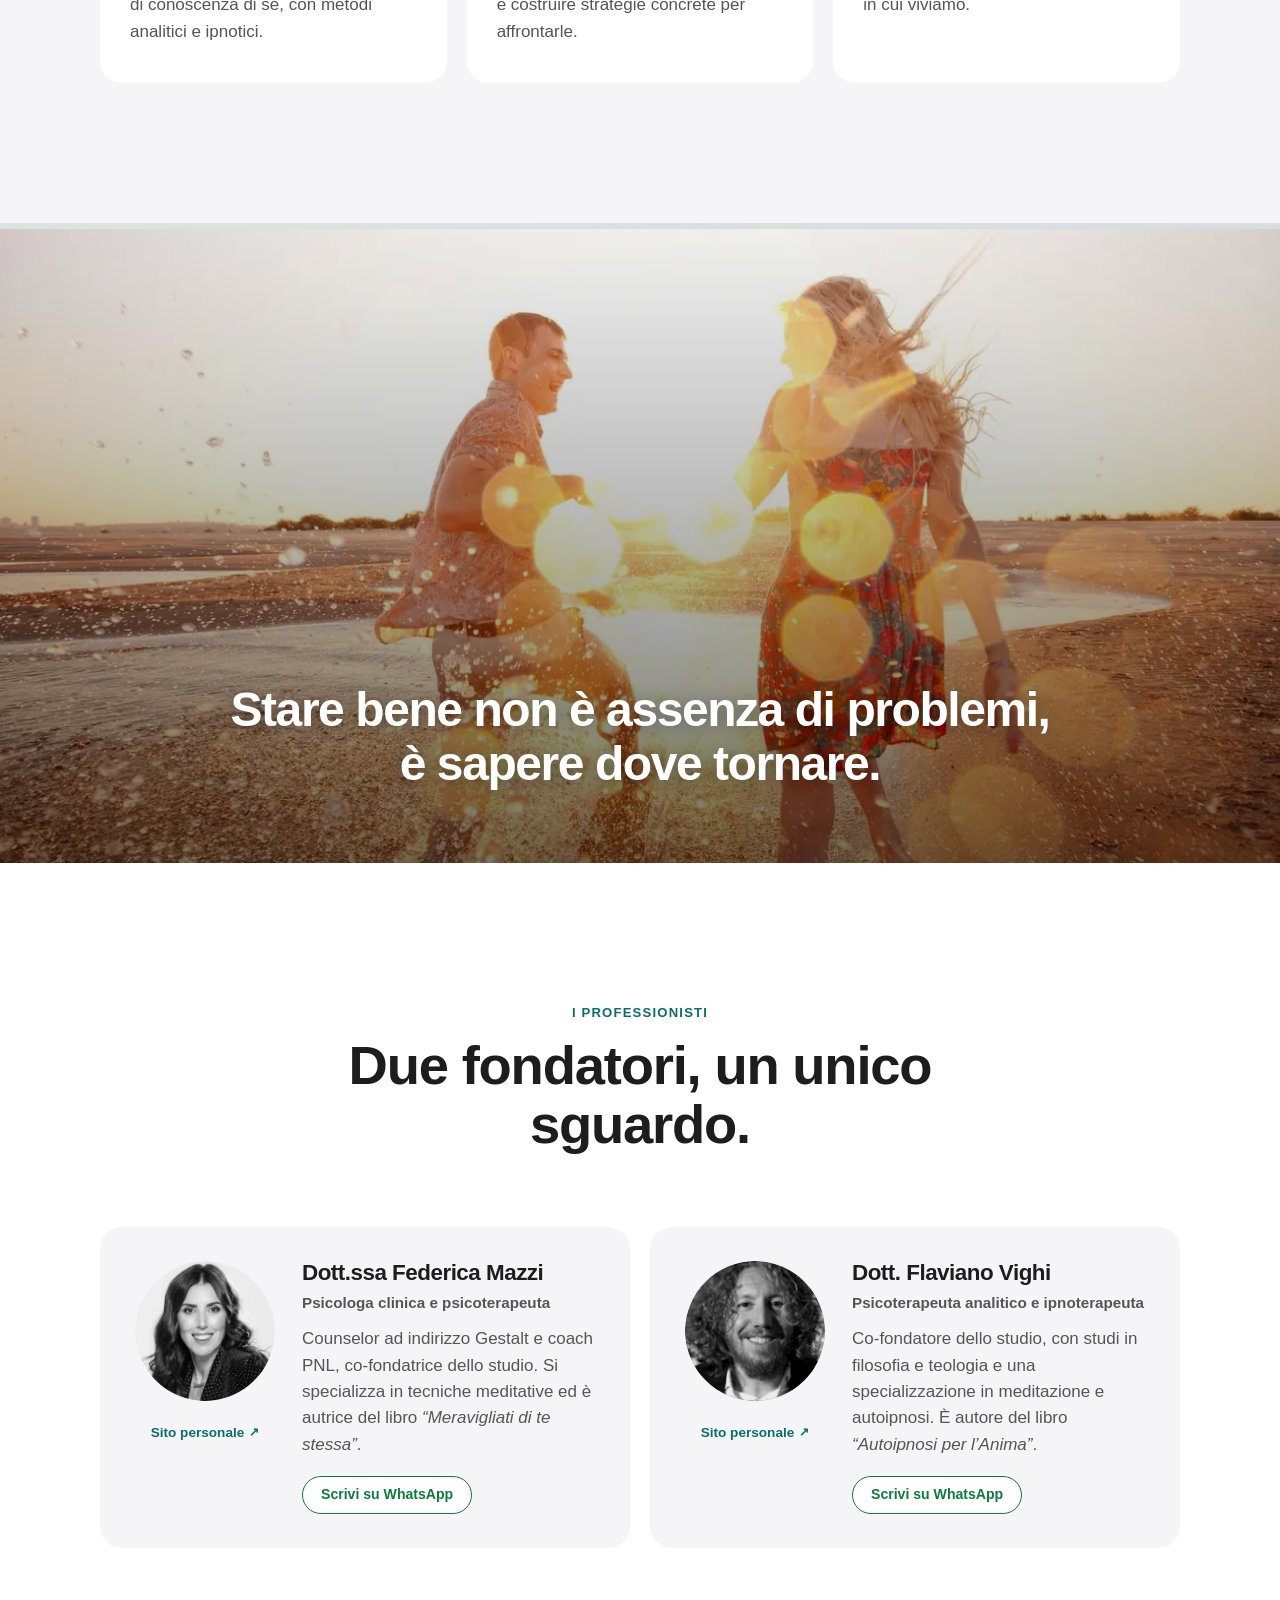
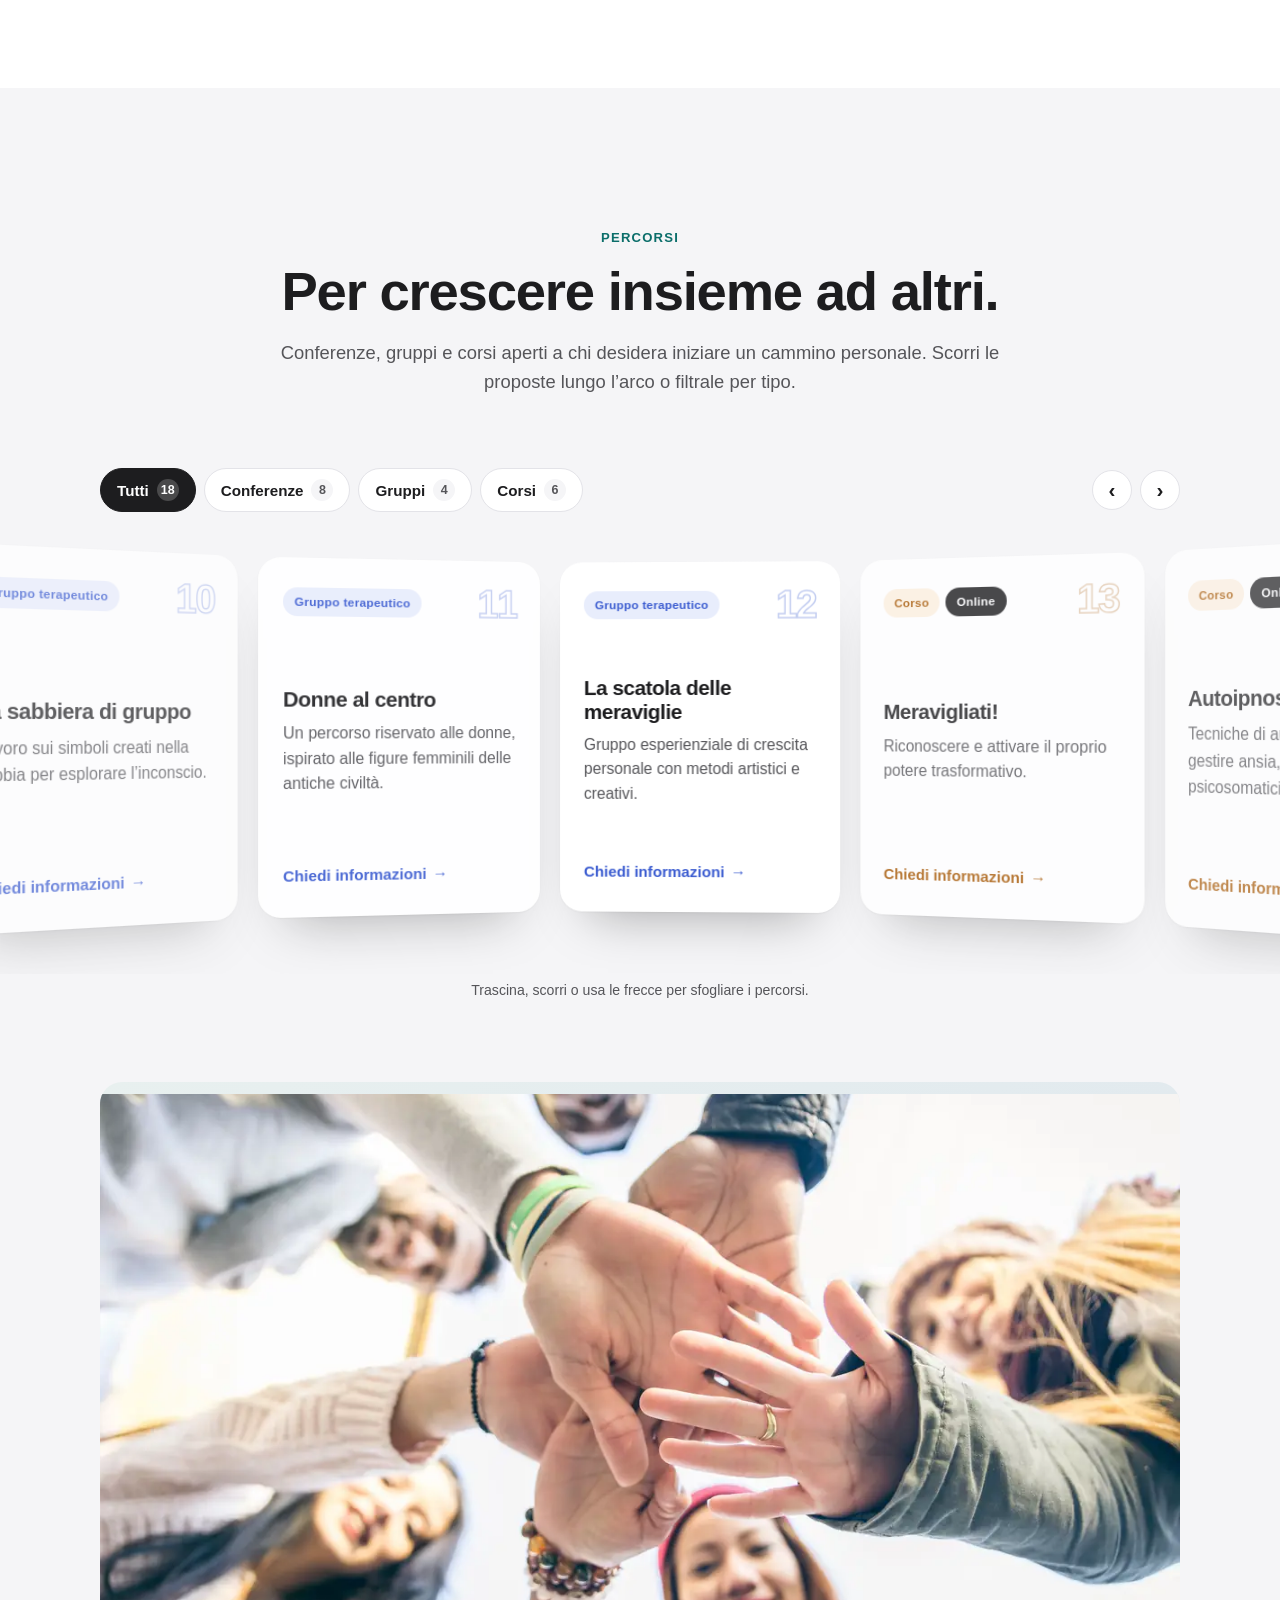
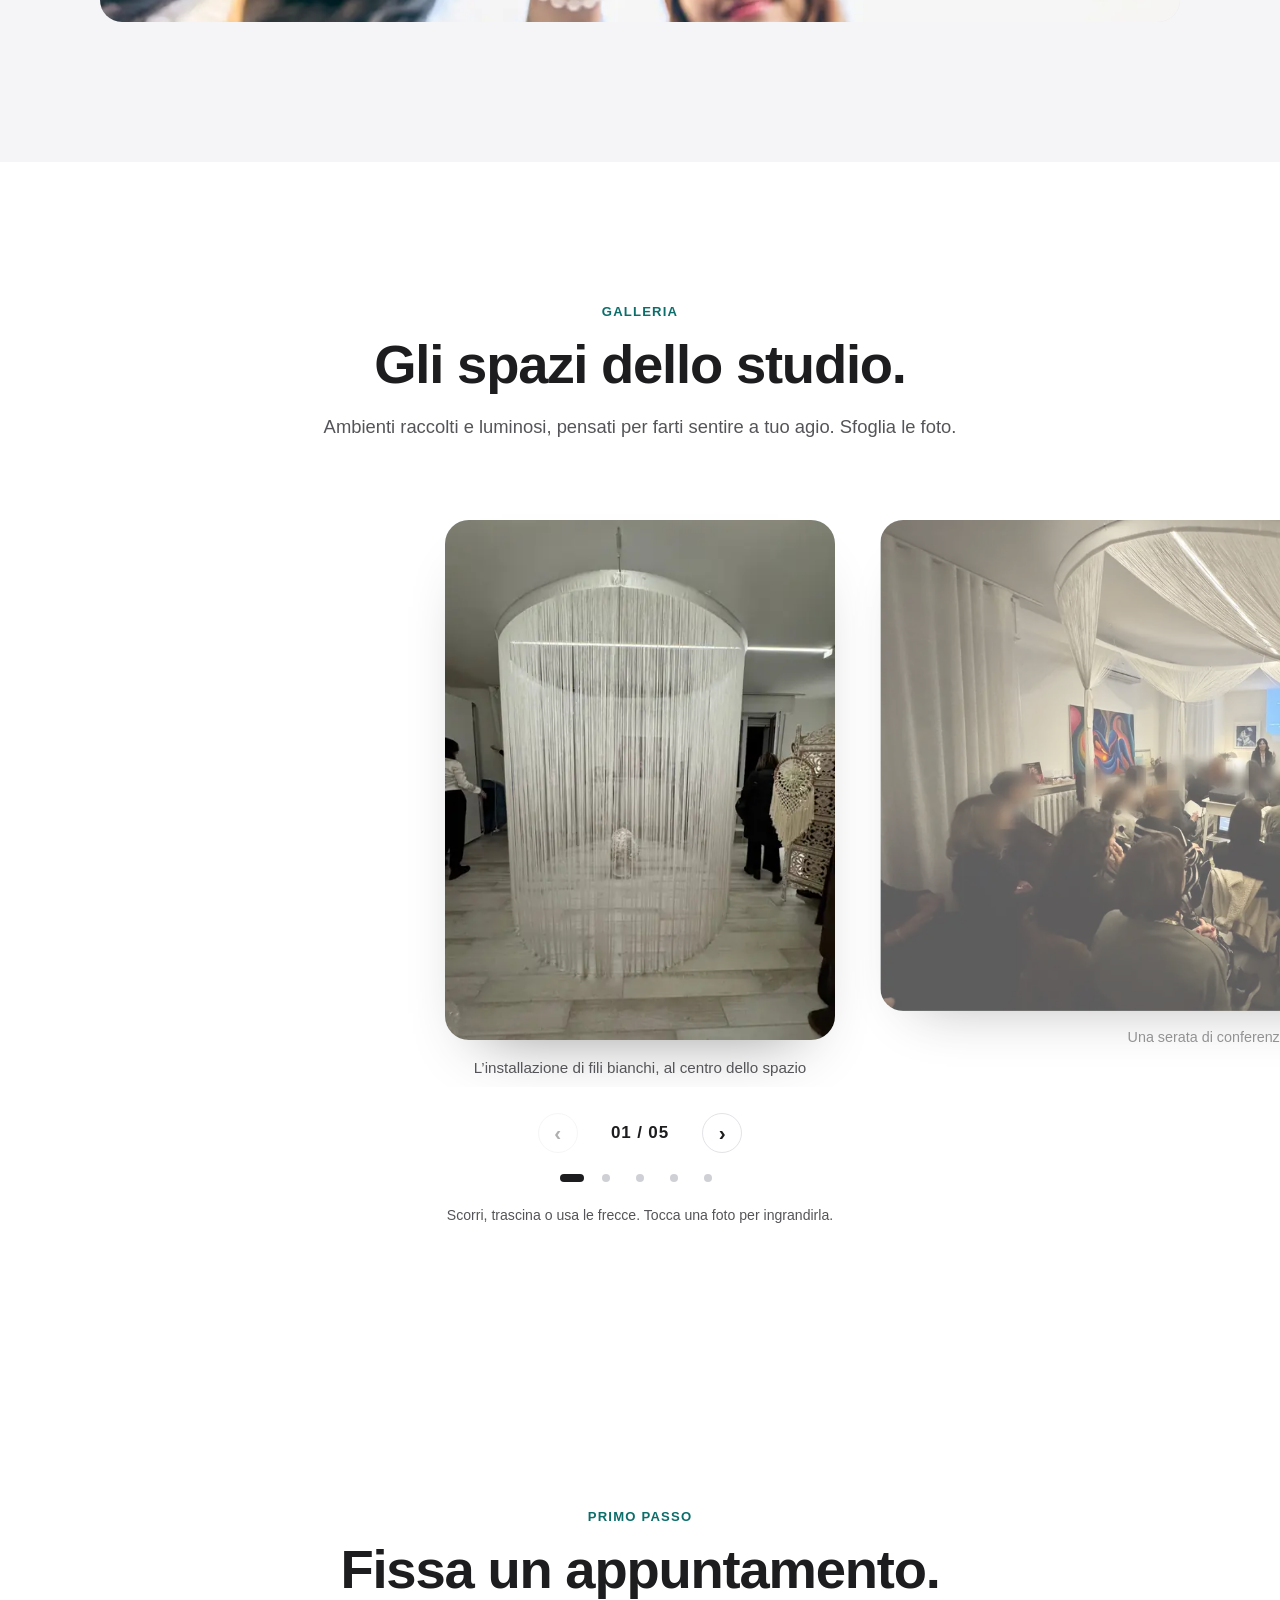
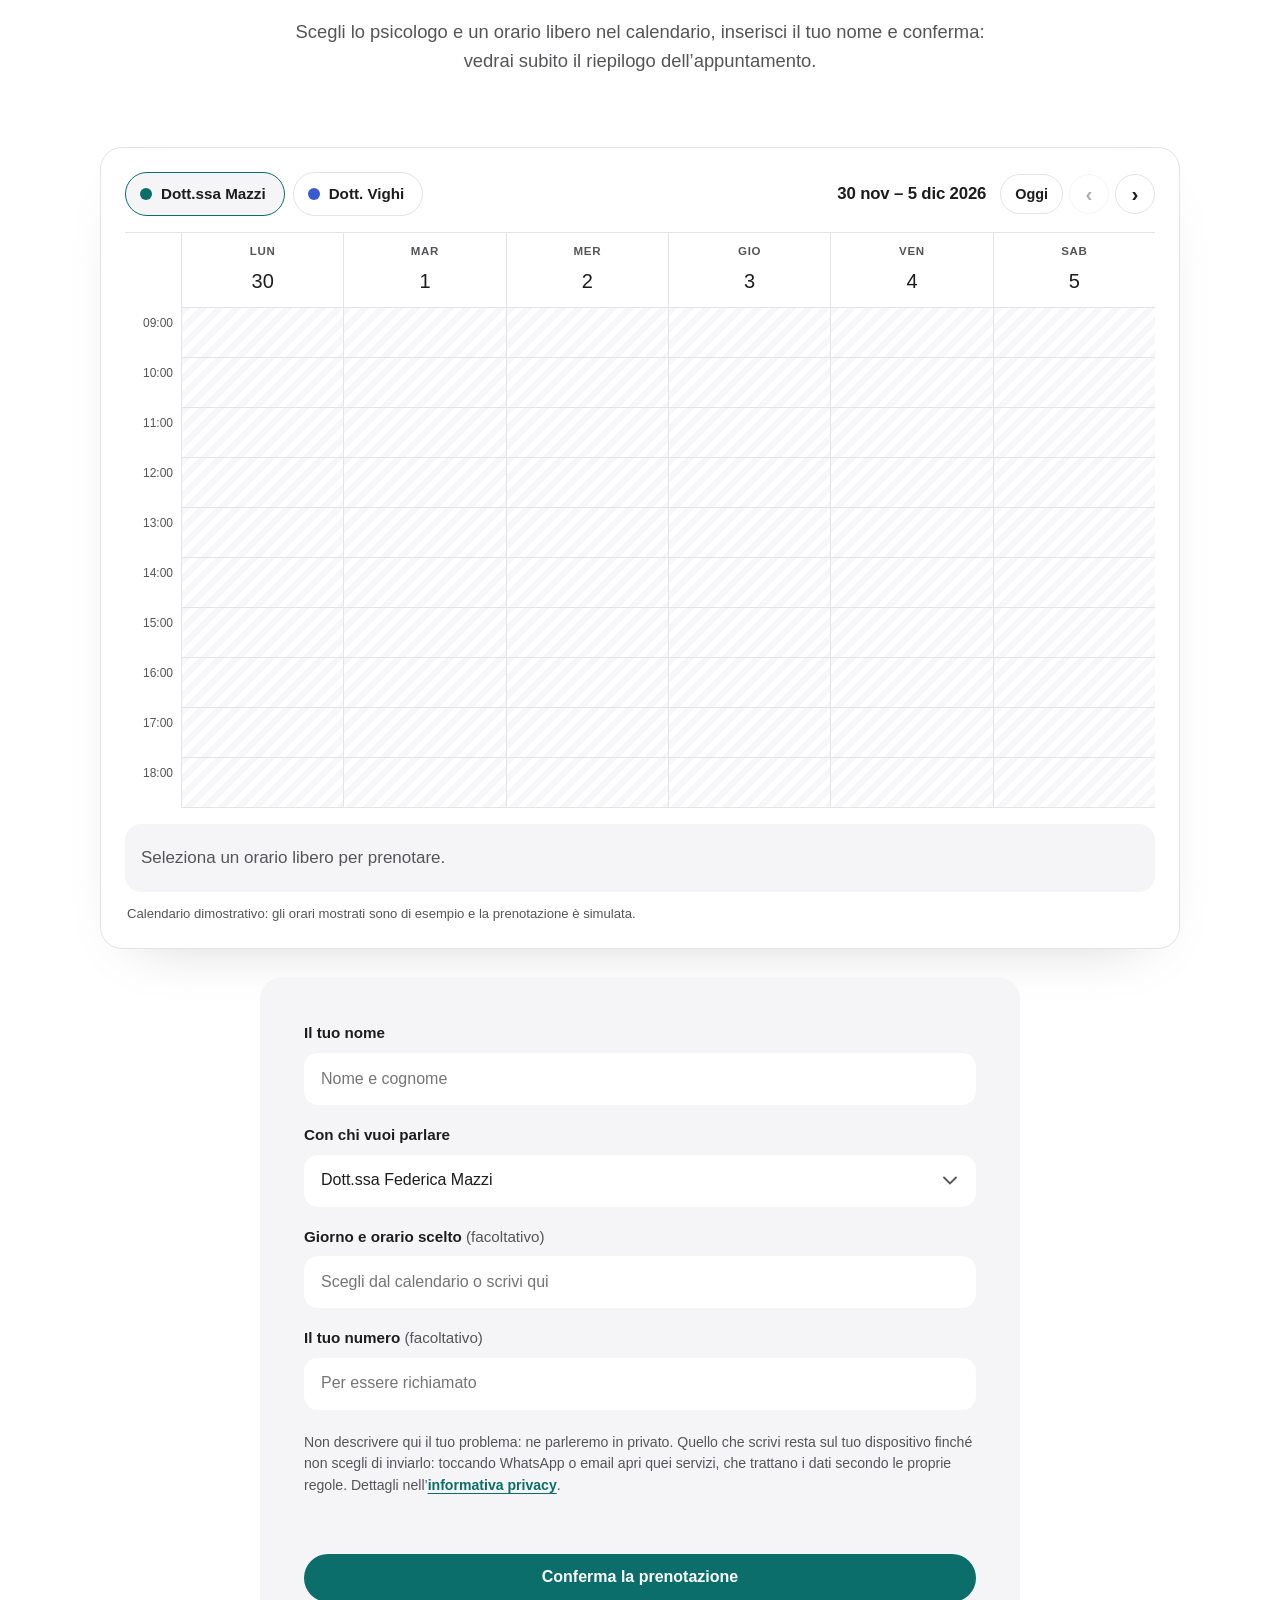
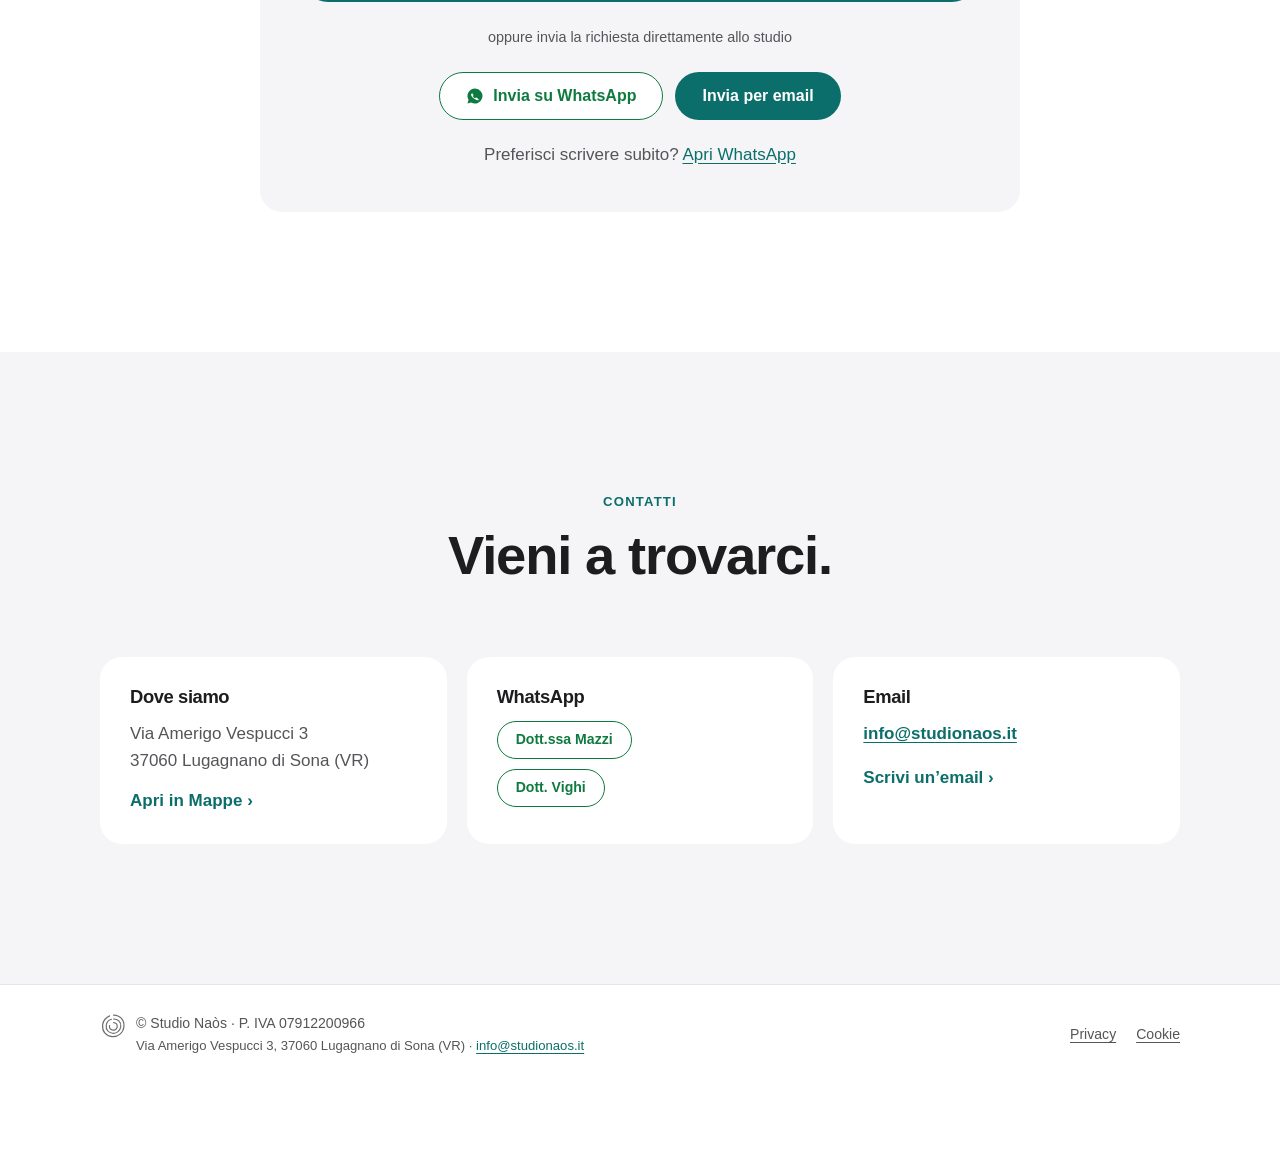
==== commit 9c82d13a: "Percorsi: trascinamento col dito piu' rapido e fluido, lancio con scorrimento di piu' schede e arres" ====
--- a/index.html
+++ b/index.html
@@ -172,7 +172,7 @@
   ]
 }
 </script>
-<link rel="stylesheet" href="styles.css?v=gal4">
+<link rel="stylesheet" href="styles.css?v=drum2">
 </head>
 <body>
 <svg width="0" height="0" style="position:absolute" aria-hidden="true" focusable="false">
@@ -773,7 +773,7 @@
   <p class="lb-count" id="lbCount" aria-live="polite"></p>
 </dialog>
 
-<script src="script.js?v=gal4" defer></script>
-<script src="calendar.js?v=gal4" defer></script>
+<script src="script.js?v=drum2" defer></script>
+<script src="calendar.js?v=drum2" defer></script>
 </body>
 </html>
--- a/styles.css
+++ b/styles.css
@@ -201,7 +201,7 @@
 .drum-wrap{width:100%;margin:8px auto 0}
 .drum-wrap[hidden]{display:none}
 .drum-stage{--cw:280px;--ch:350px;position:relative;height:calc(var(--ch) + 90px);perspective:2200px;perspective-origin:50% 42%;overflow:hidden;
-  touch-action:pan-y;cursor:grab;user-select:none;-webkit-user-select:none;outline:none}
+  touch-action:pan-y;overscroll-behavior-x:contain;cursor:grab;user-select:none;-webkit-user-select:none;outline:none}
 .drum-stage.dragging{cursor:grabbing}
 .drum-stage:focus-visible{outline:3px solid #0a84ff;outline-offset:-3px;border-radius:12px}
 .drum{position:absolute;left:50%;top:46%;width:0;height:0;transform-style:preserve-3d;will-change:transform}
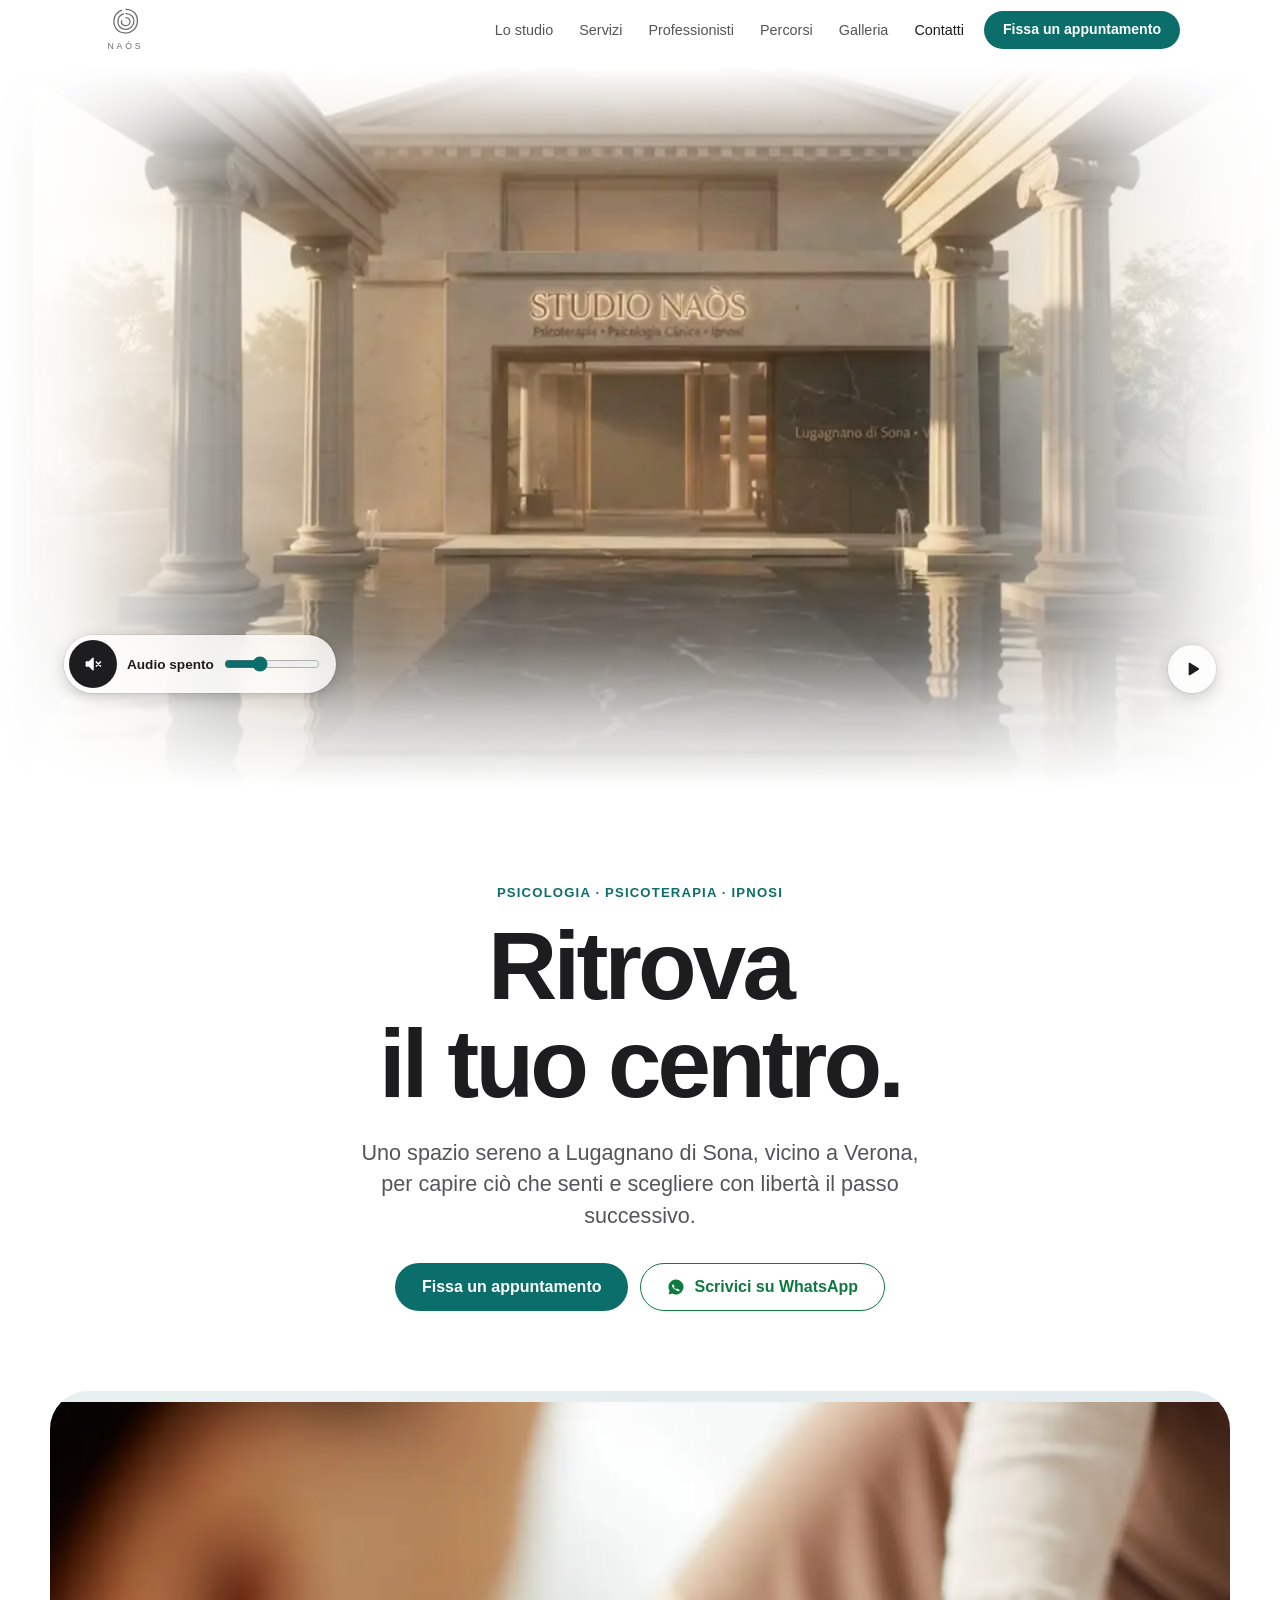
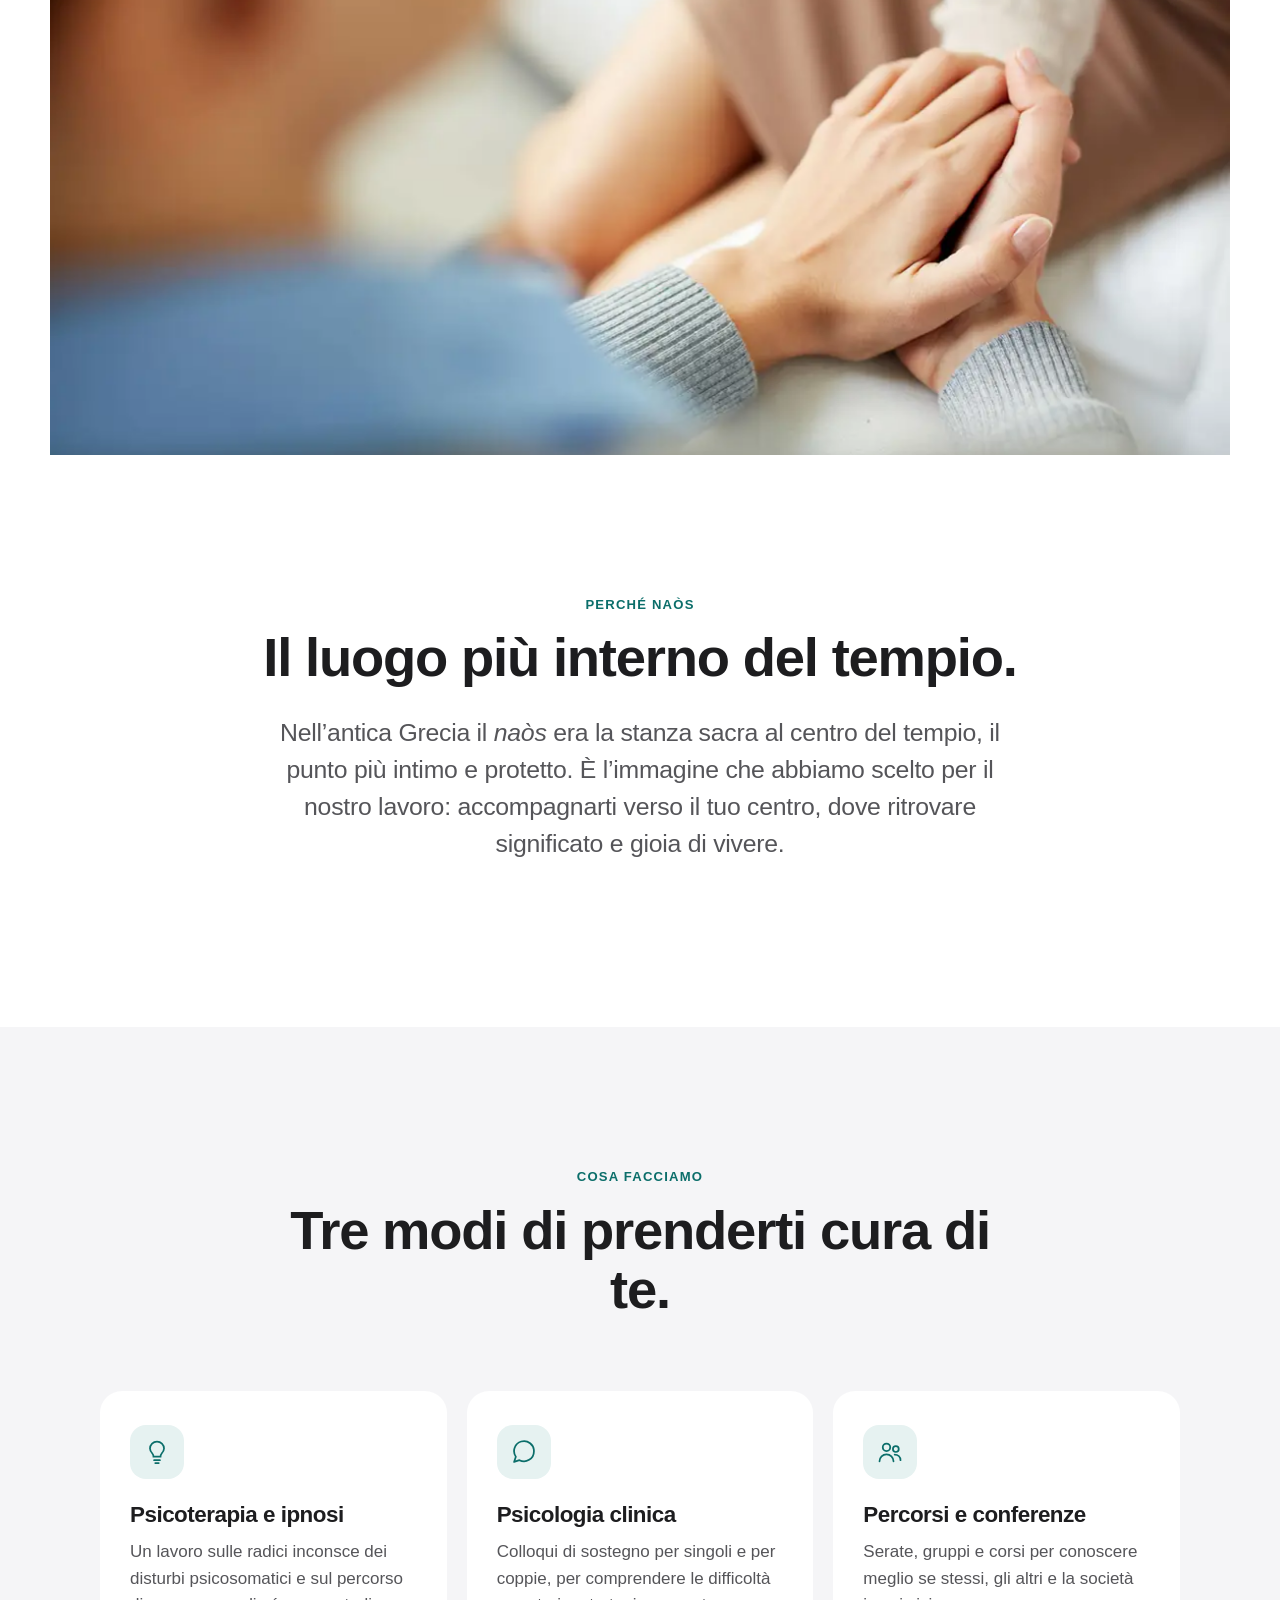
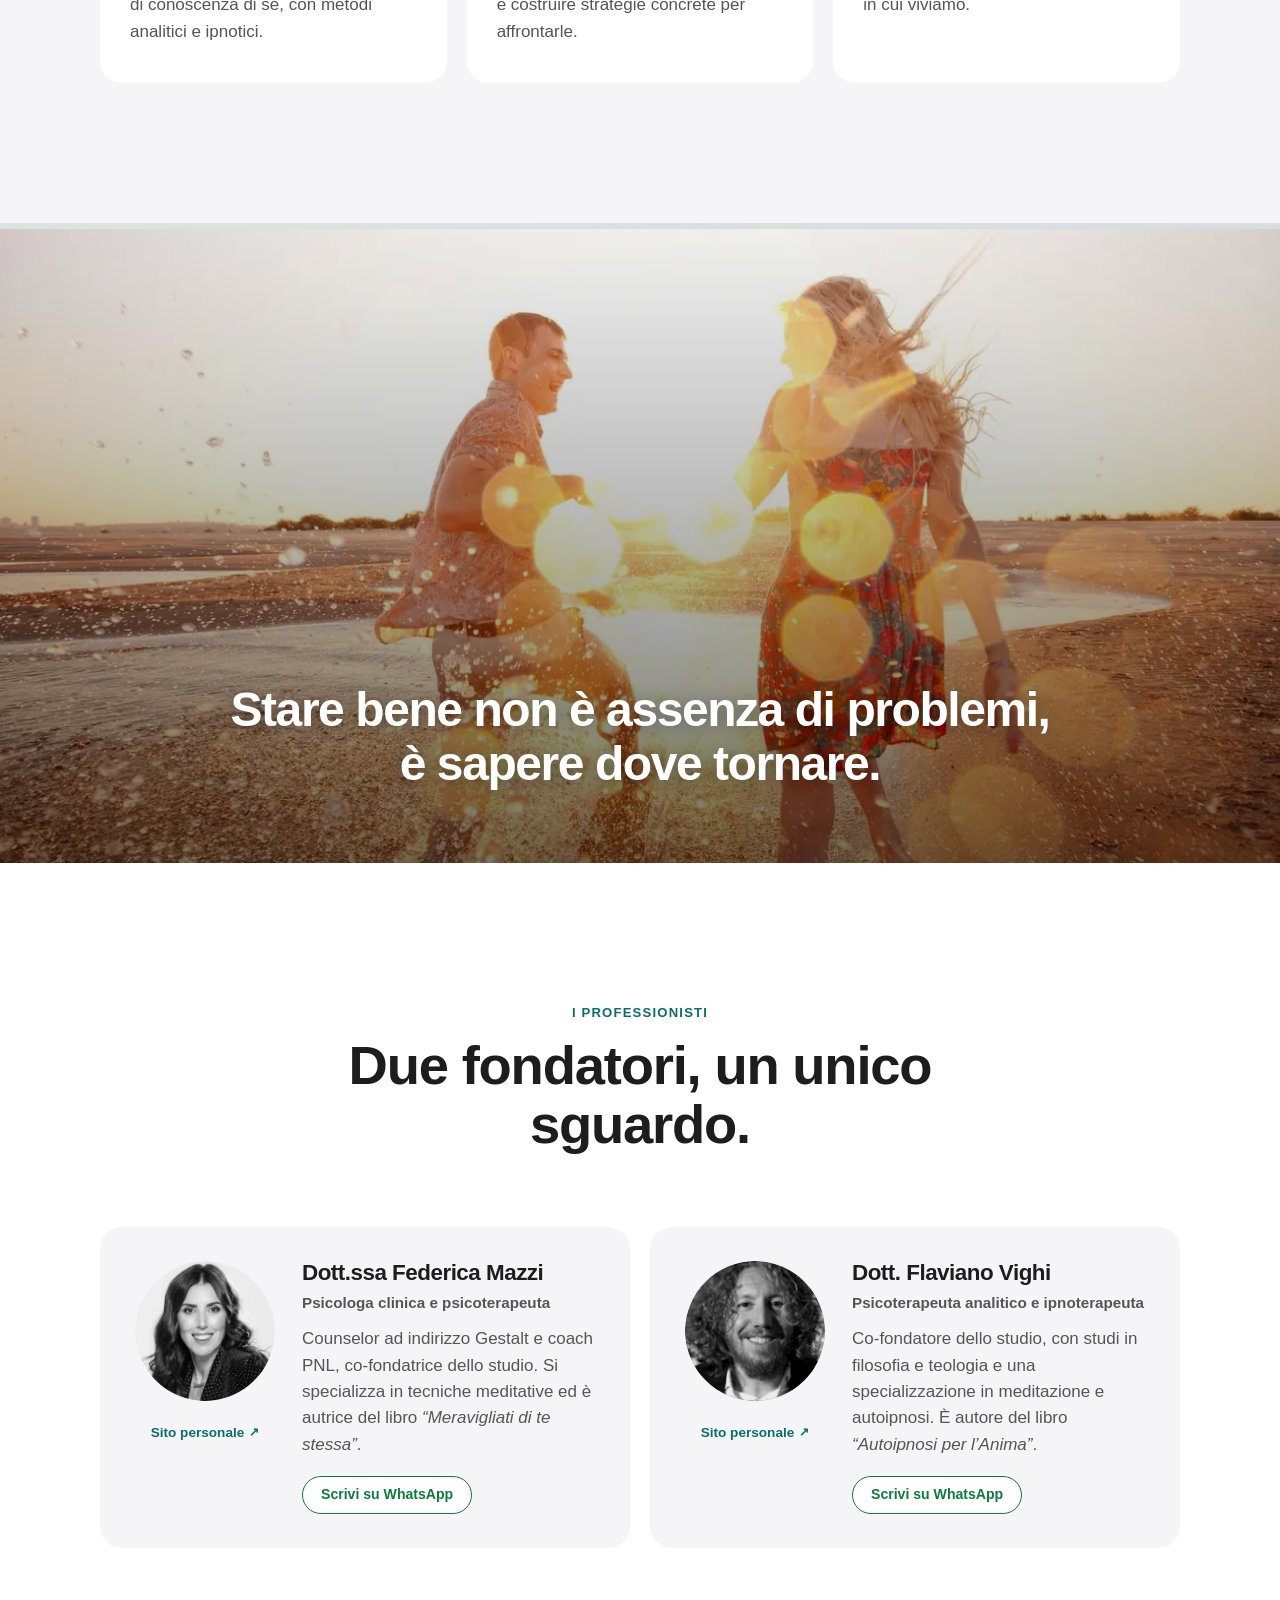
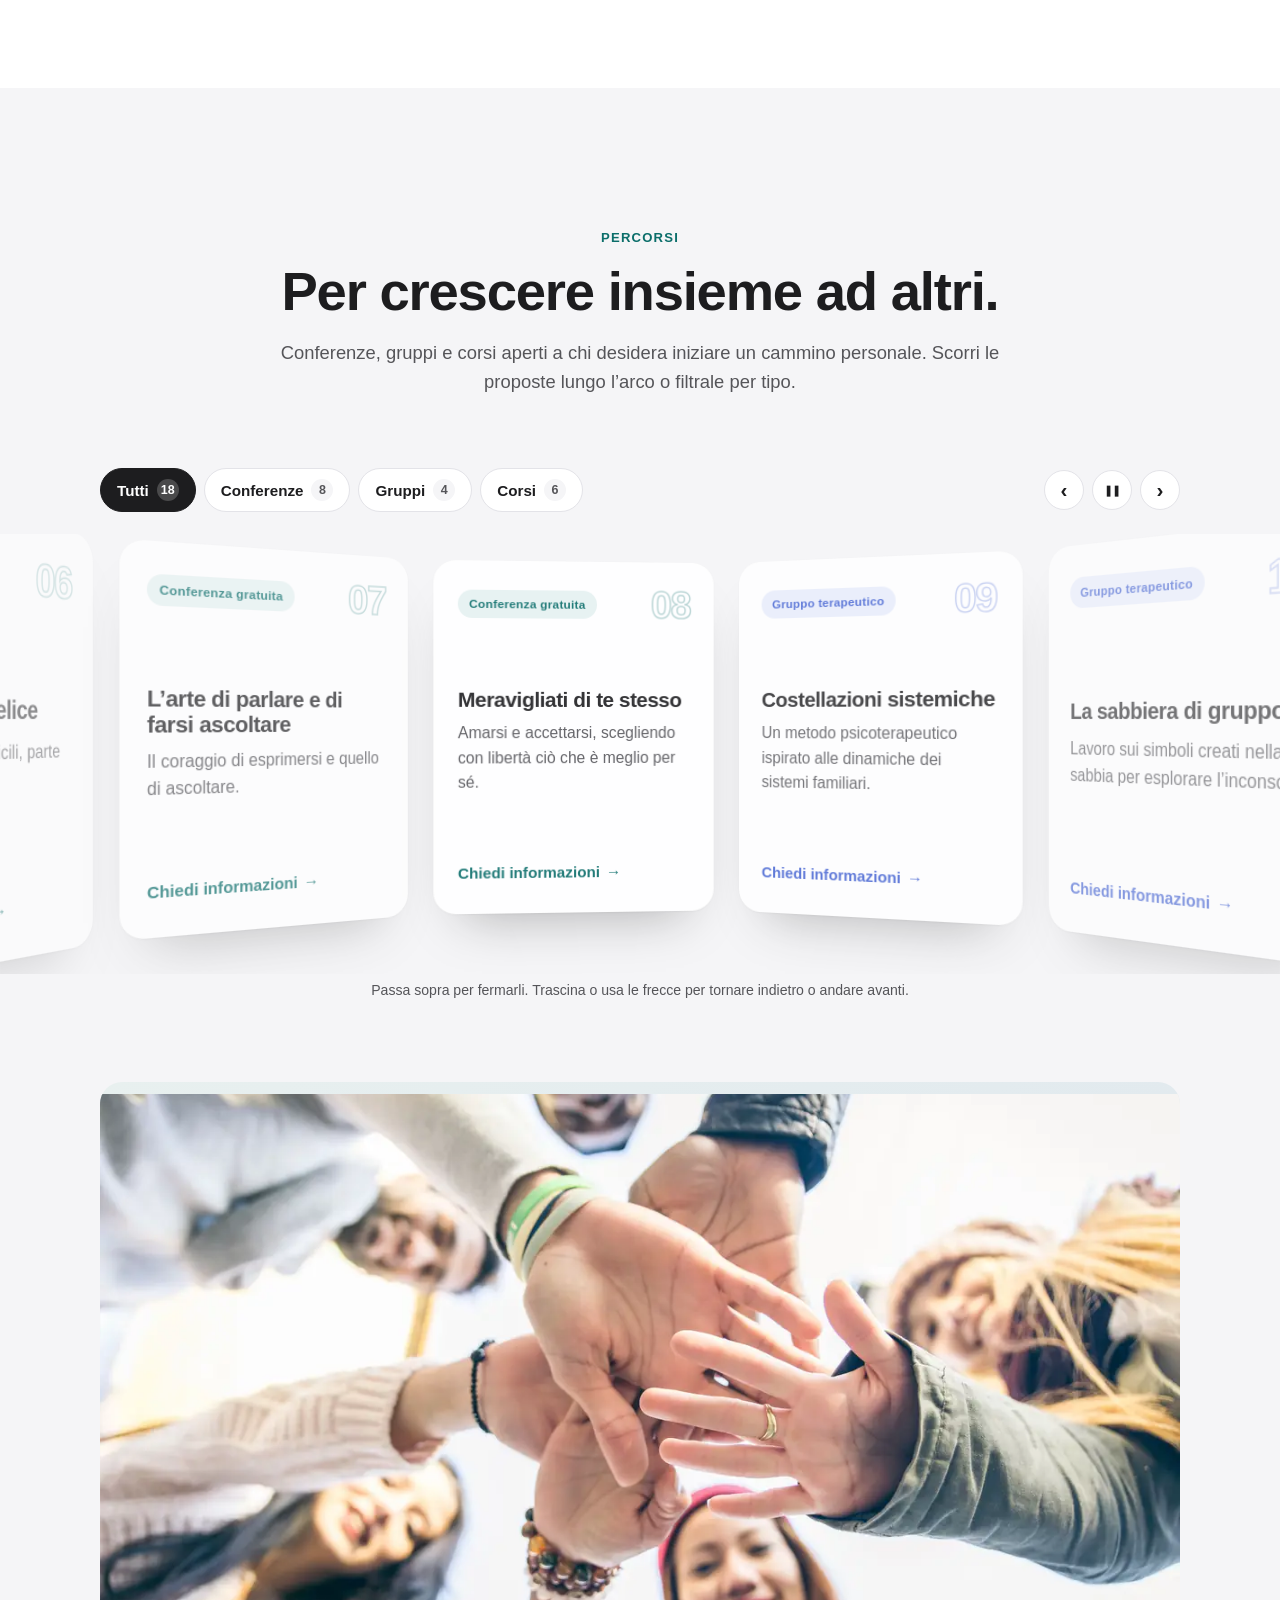
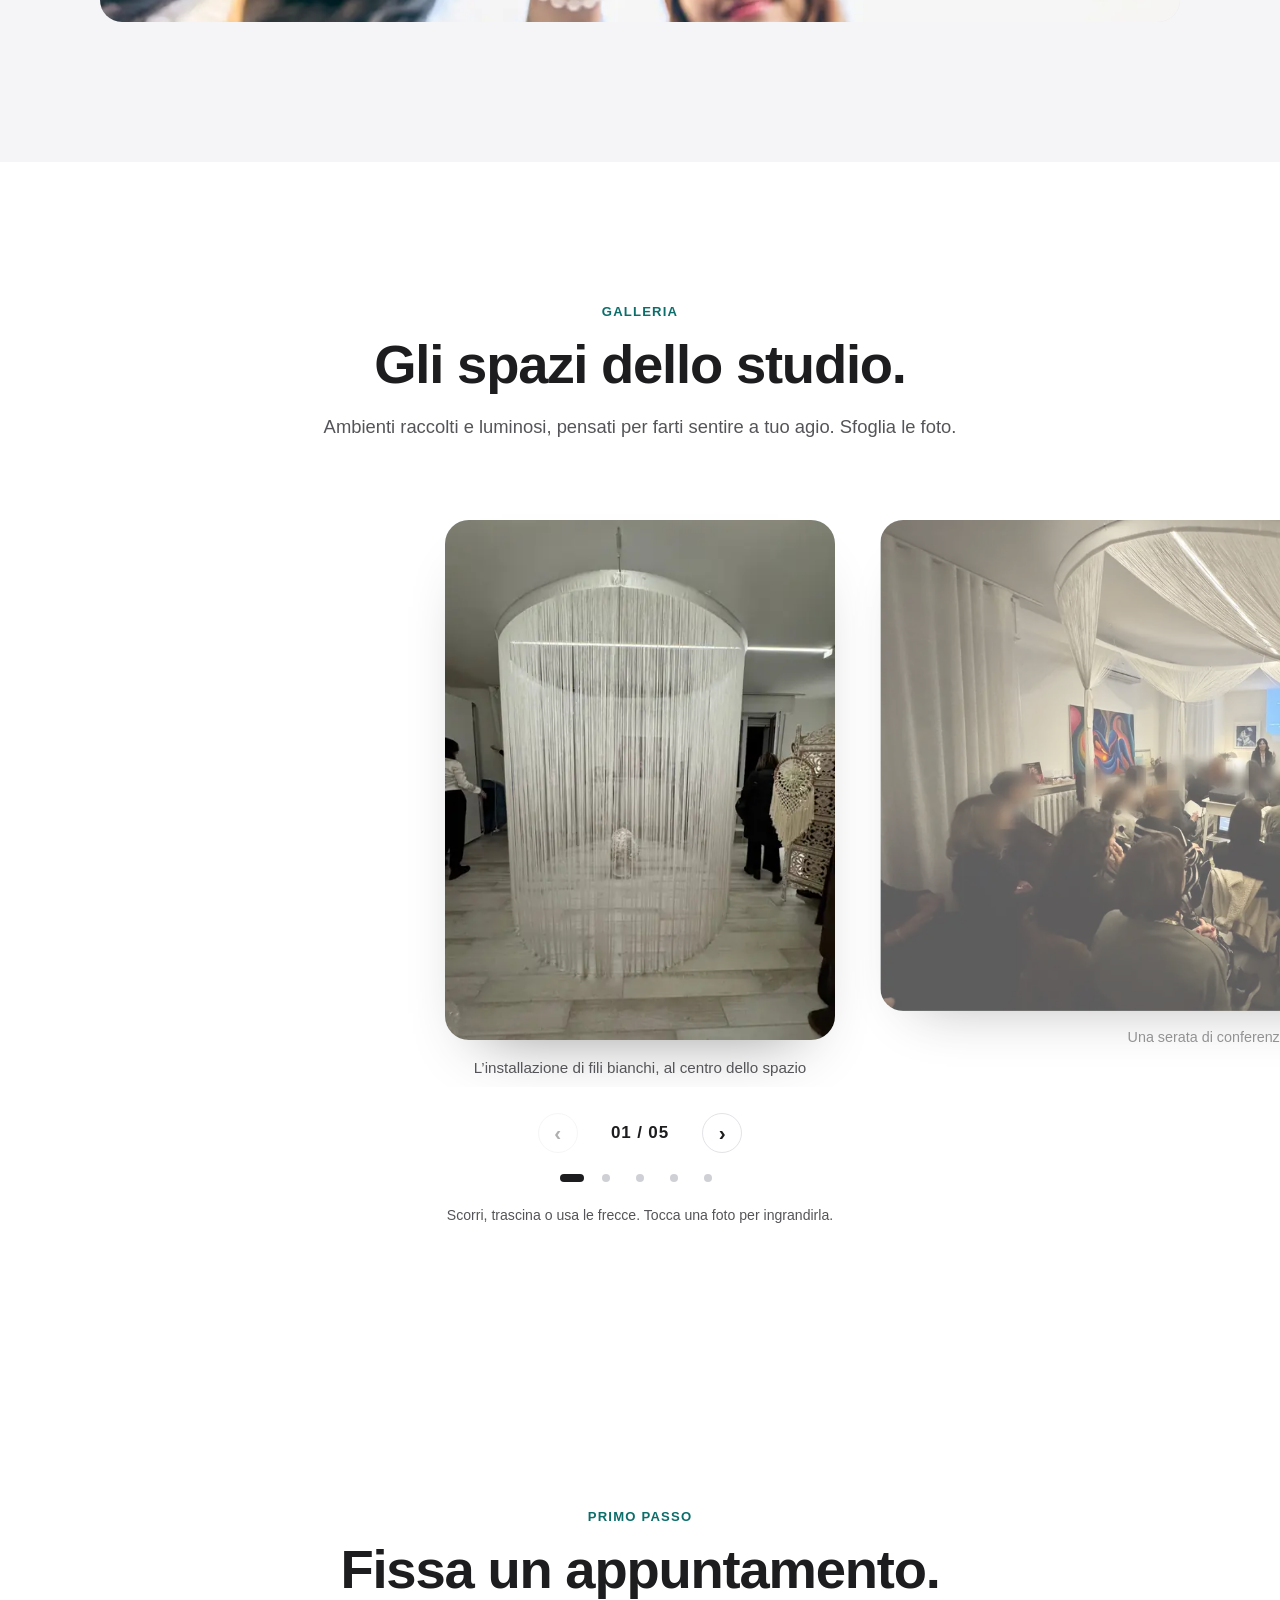
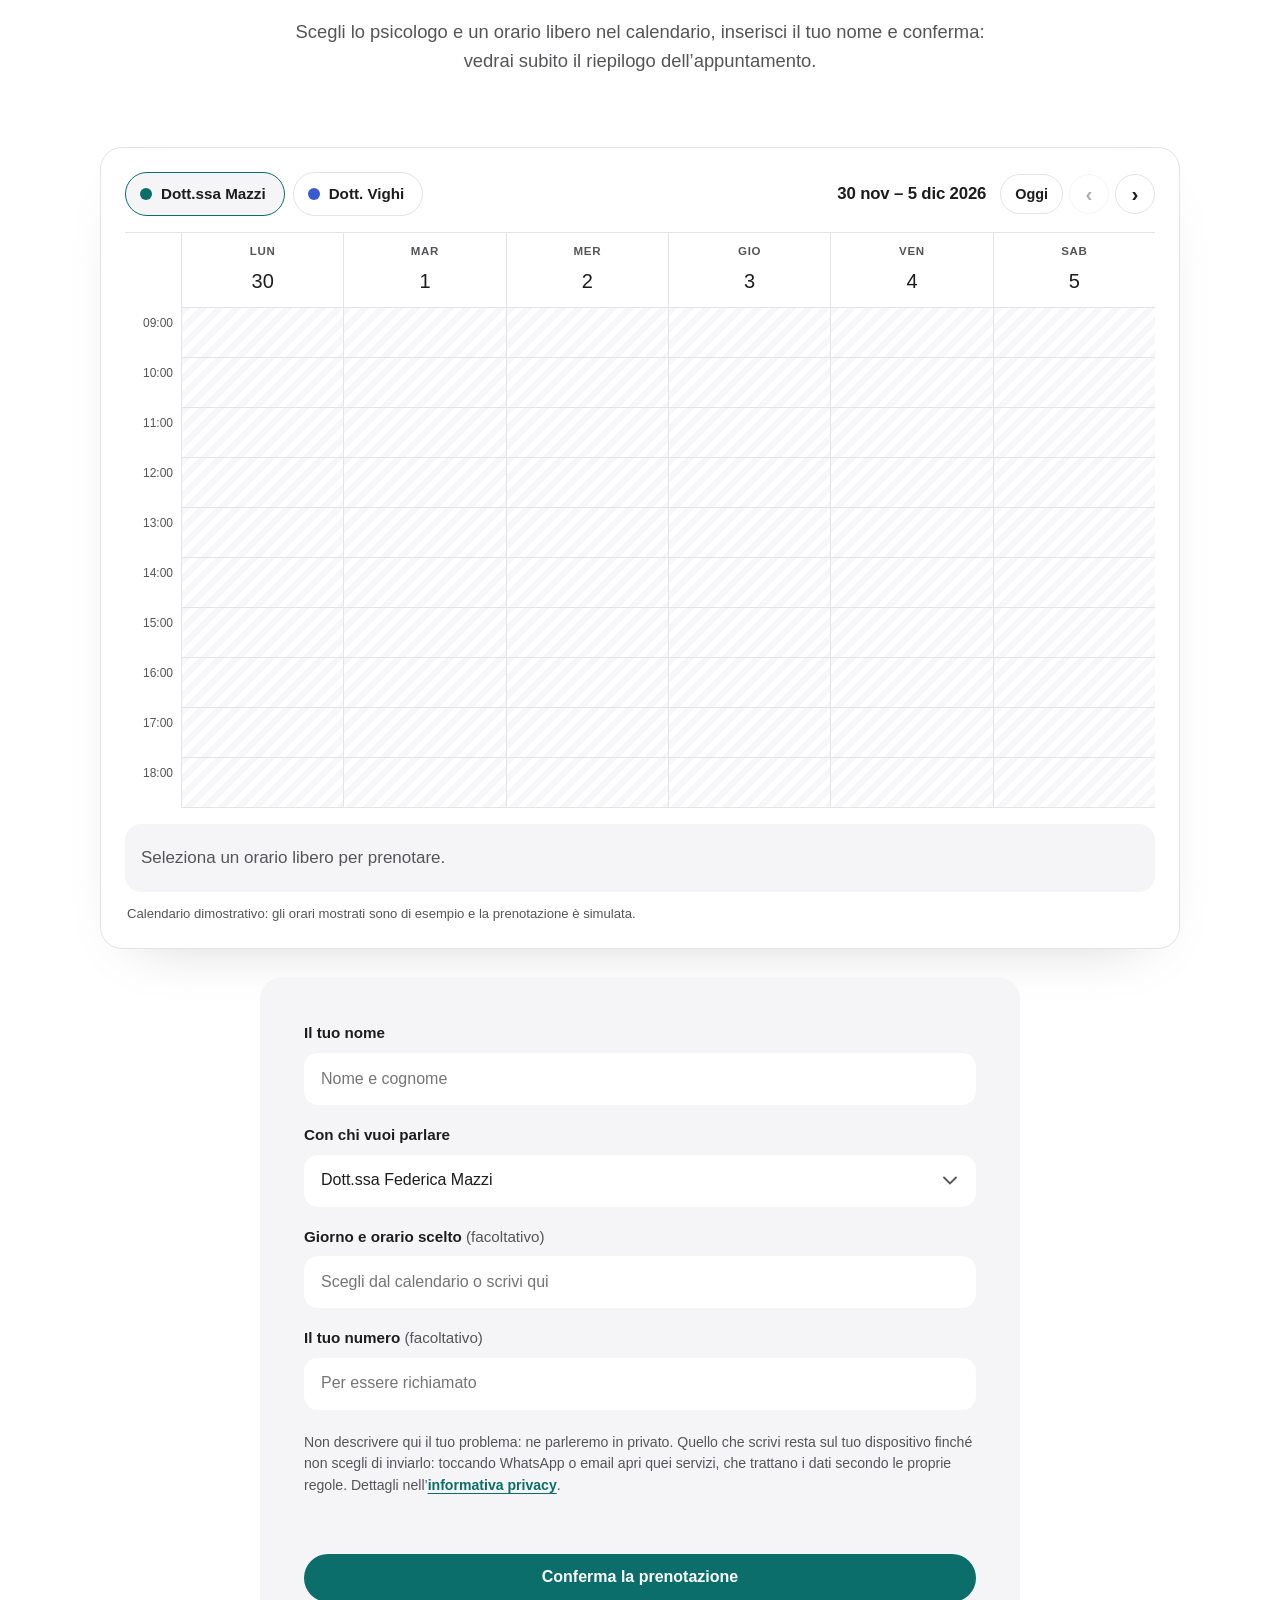
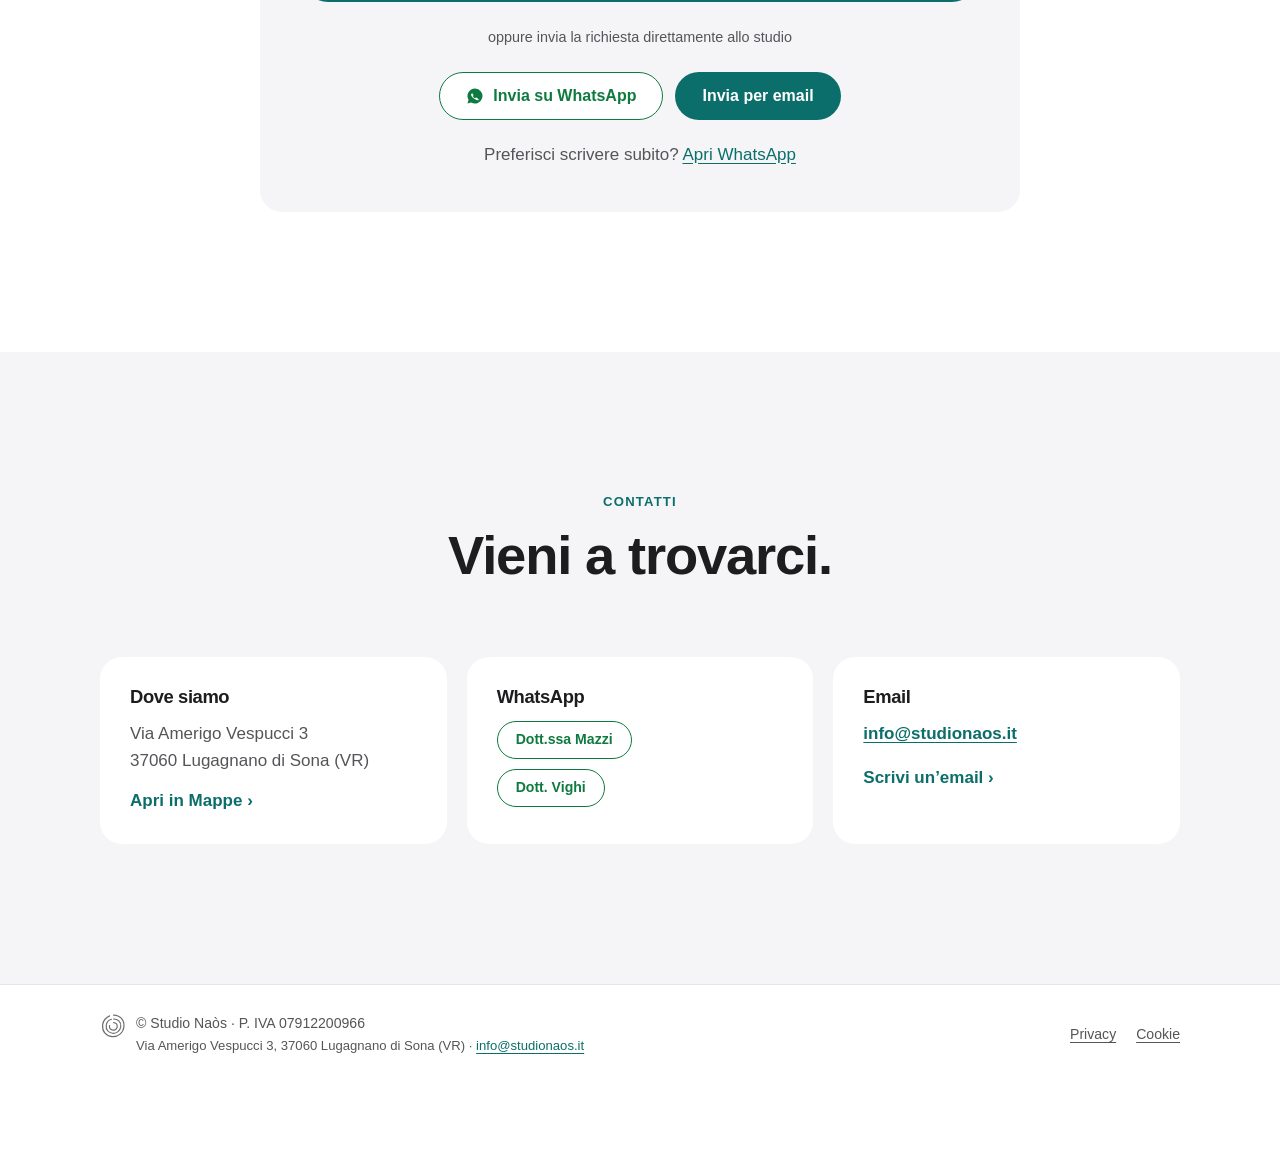
==== commit 206138c1: "Percorsi: tamburo piu' inclinato, scorrimento lento in autonomia con pausa al passaggio e pulsante d" ====
--- a/index.html
+++ b/index.html
@@ -172,7 +172,7 @@
   ]
 }
 </script>
-<link rel="stylesheet" href="styles.css?v=drum2">
+<link rel="stylesheet" href="styles.css?v=drum3">
 </head>
 <body>
 <svg width="0" height="0" style="position:absolute" aria-hidden="true" focusable="false">
@@ -378,6 +378,7 @@
         </div>
         <div class="p-arrows">
           <button type="button" class="cal-btn cal-arrow" id="trackPrev" aria-label="Scheda precedente">‹</button>
+          <button type="button" class="cal-btn cal-arrow cal-play" id="drumPlay" aria-pressed="false" aria-label="Metti in pausa lo scorrimento automatico">❚❚</button>
           <button type="button" class="cal-btn cal-arrow" id="trackNext" aria-label="Scheda successiva">›</button>
         </div>
       </div>
@@ -773,7 +774,7 @@
   <p class="lb-count" id="lbCount" aria-live="polite"></p>
 </dialog>
 
-<script src="script.js?v=drum2" defer></script>
-<script src="calendar.js?v=drum2" defer></script>
+<script src="script.js?v=drum3" defer></script>
+<script src="calendar.js?v=drum3" defer></script>
 </body>
 </html>
--- a/styles.css
+++ b/styles.css
@@ -200,7 +200,7 @@
 .has-drum .track-progress{display:none}
 .drum-wrap{width:100%;margin:8px auto 0}
 .drum-wrap[hidden]{display:none}
-.drum-stage{--cw:280px;--ch:350px;position:relative;height:calc(var(--ch) + 90px);perspective:2200px;perspective-origin:50% 42%;overflow:hidden;
+.drum-stage{--cw:280px;--ch:350px;position:relative;height:calc(var(--ch) + 90px);perspective:1500px;perspective-origin:50% 42%;overflow:hidden;
   touch-action:pan-y;overscroll-behavior-x:contain;cursor:grab;user-select:none;-webkit-user-select:none;outline:none}
 .drum-stage.dragging{cursor:grabbing}
 .drum-stage:focus-visible{outline:3px solid #0a84ff;outline-offset:-3px;border-radius:12px}
@@ -239,6 +239,7 @@
 .cal-btn:hover:not(:disabled){background:var(--tint)}
 .cal-btn:disabled{opacity:.35;cursor:default}
 .cal-arrow{padding:0;font-size:1.3rem;line-height:1}
+.cal-play{font-size:.7rem;letter-spacing:-1px}
 .cal-days{display:none}
 .cal-grid{display:grid;grid-template-columns:56px repeat(6,minmax(0,1fr));border-top:1px solid var(--line)}
 .cal-grid .tl{font-size:.75rem;color:var(--ink-2);padding:6px 8px 0 0;text-align:right;border-bottom:1px solid transparent;min-height:50px}
